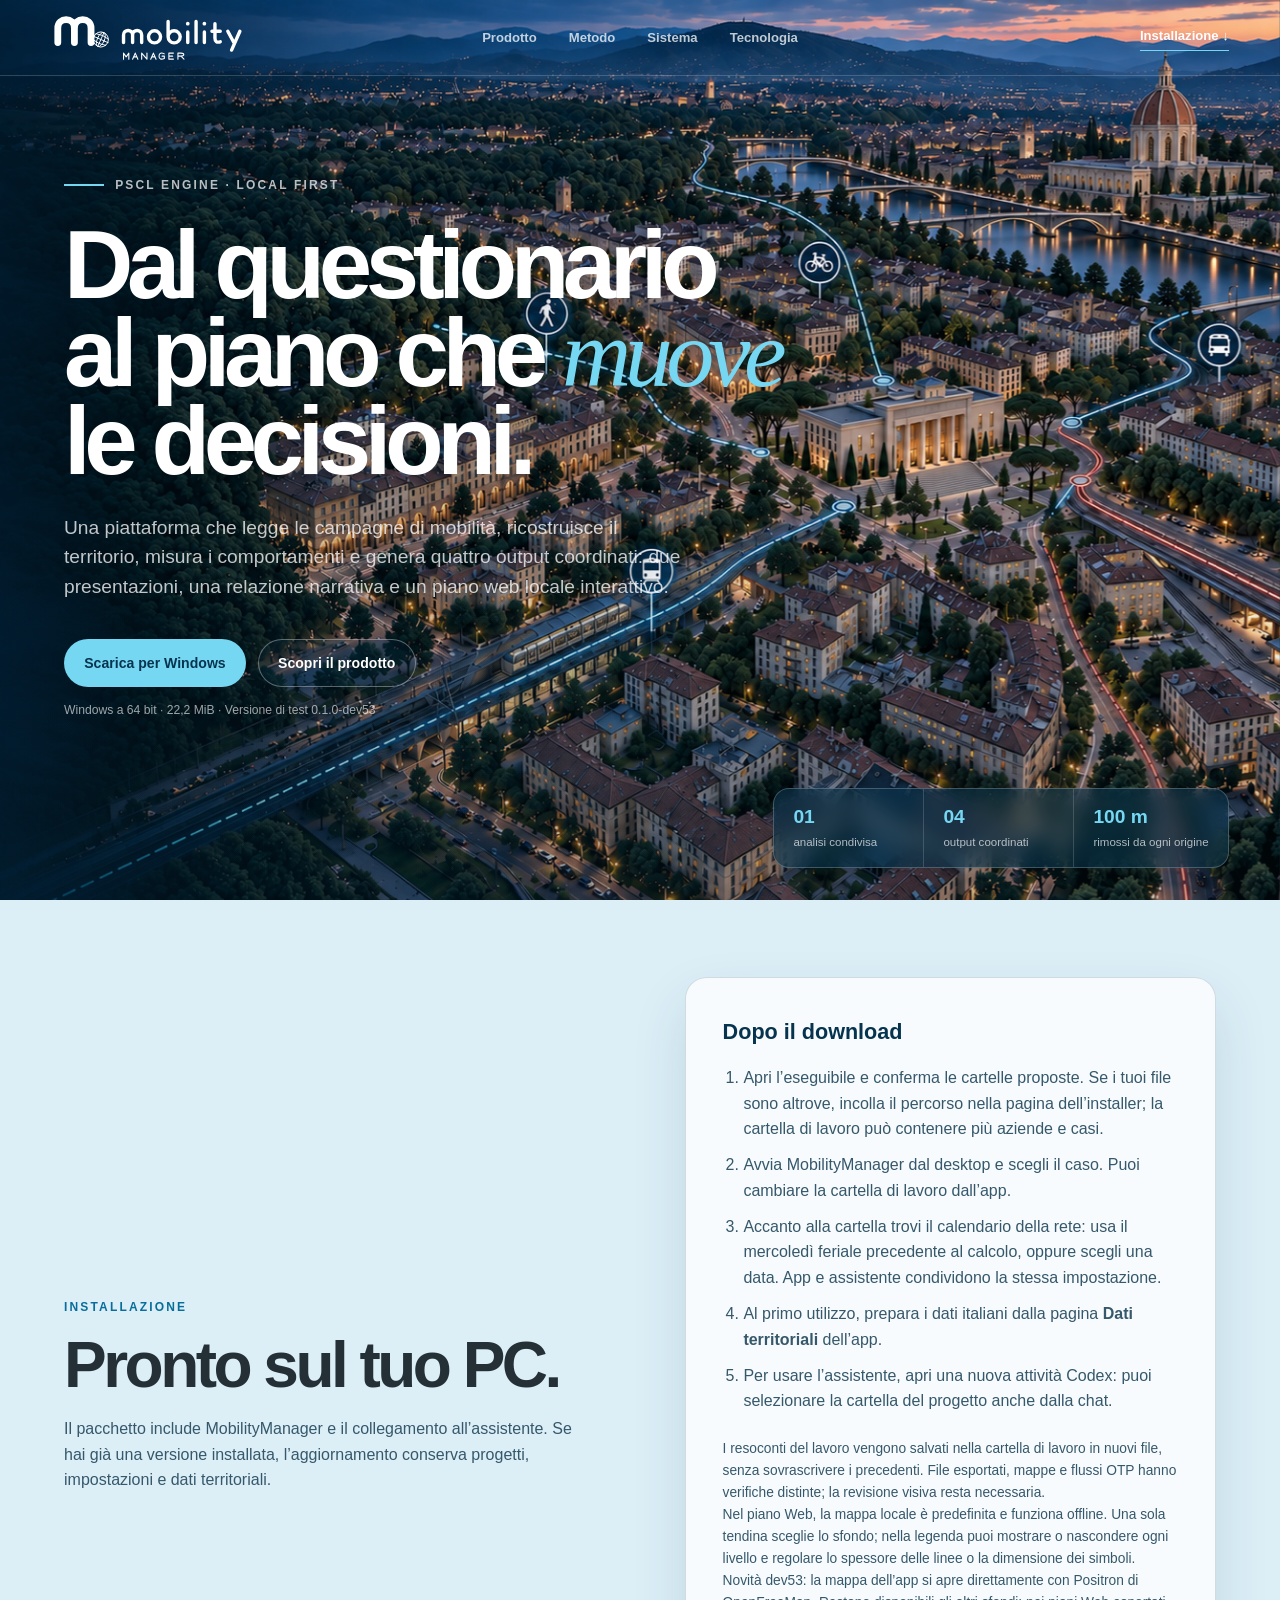
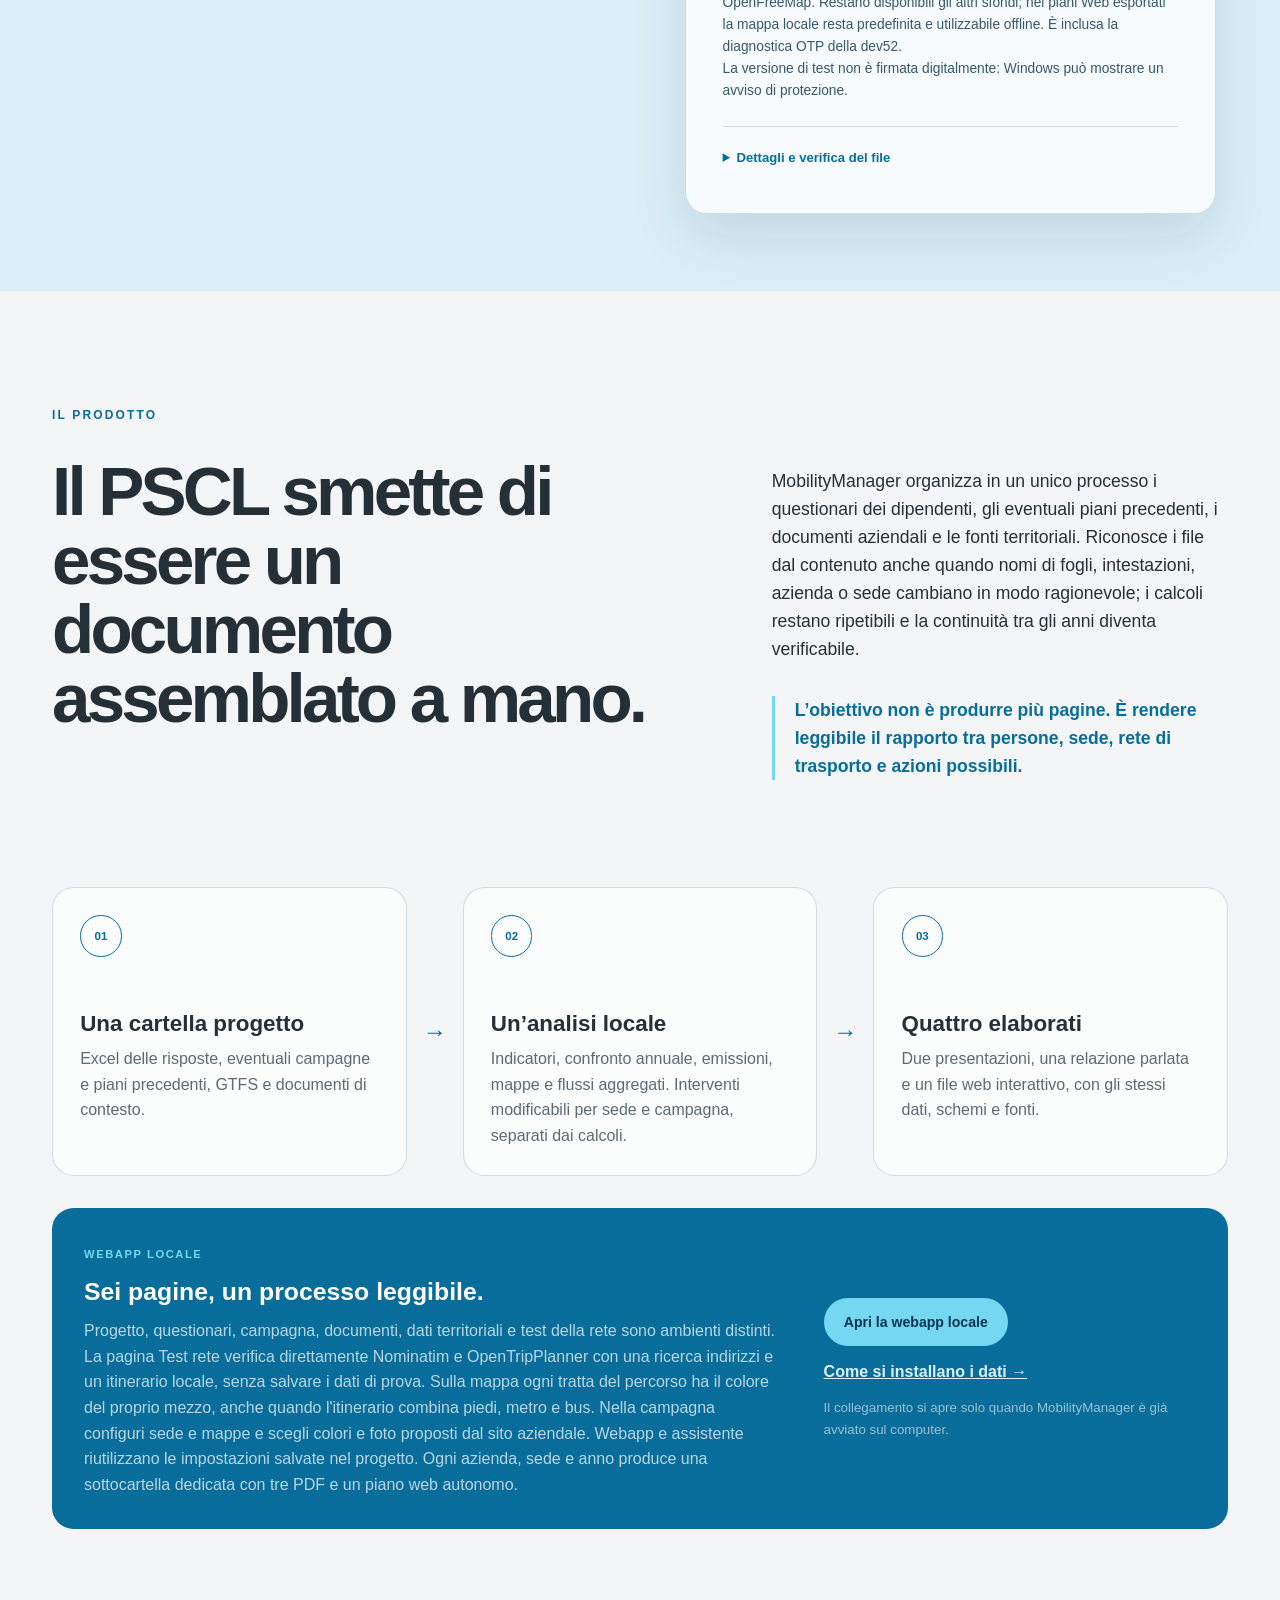
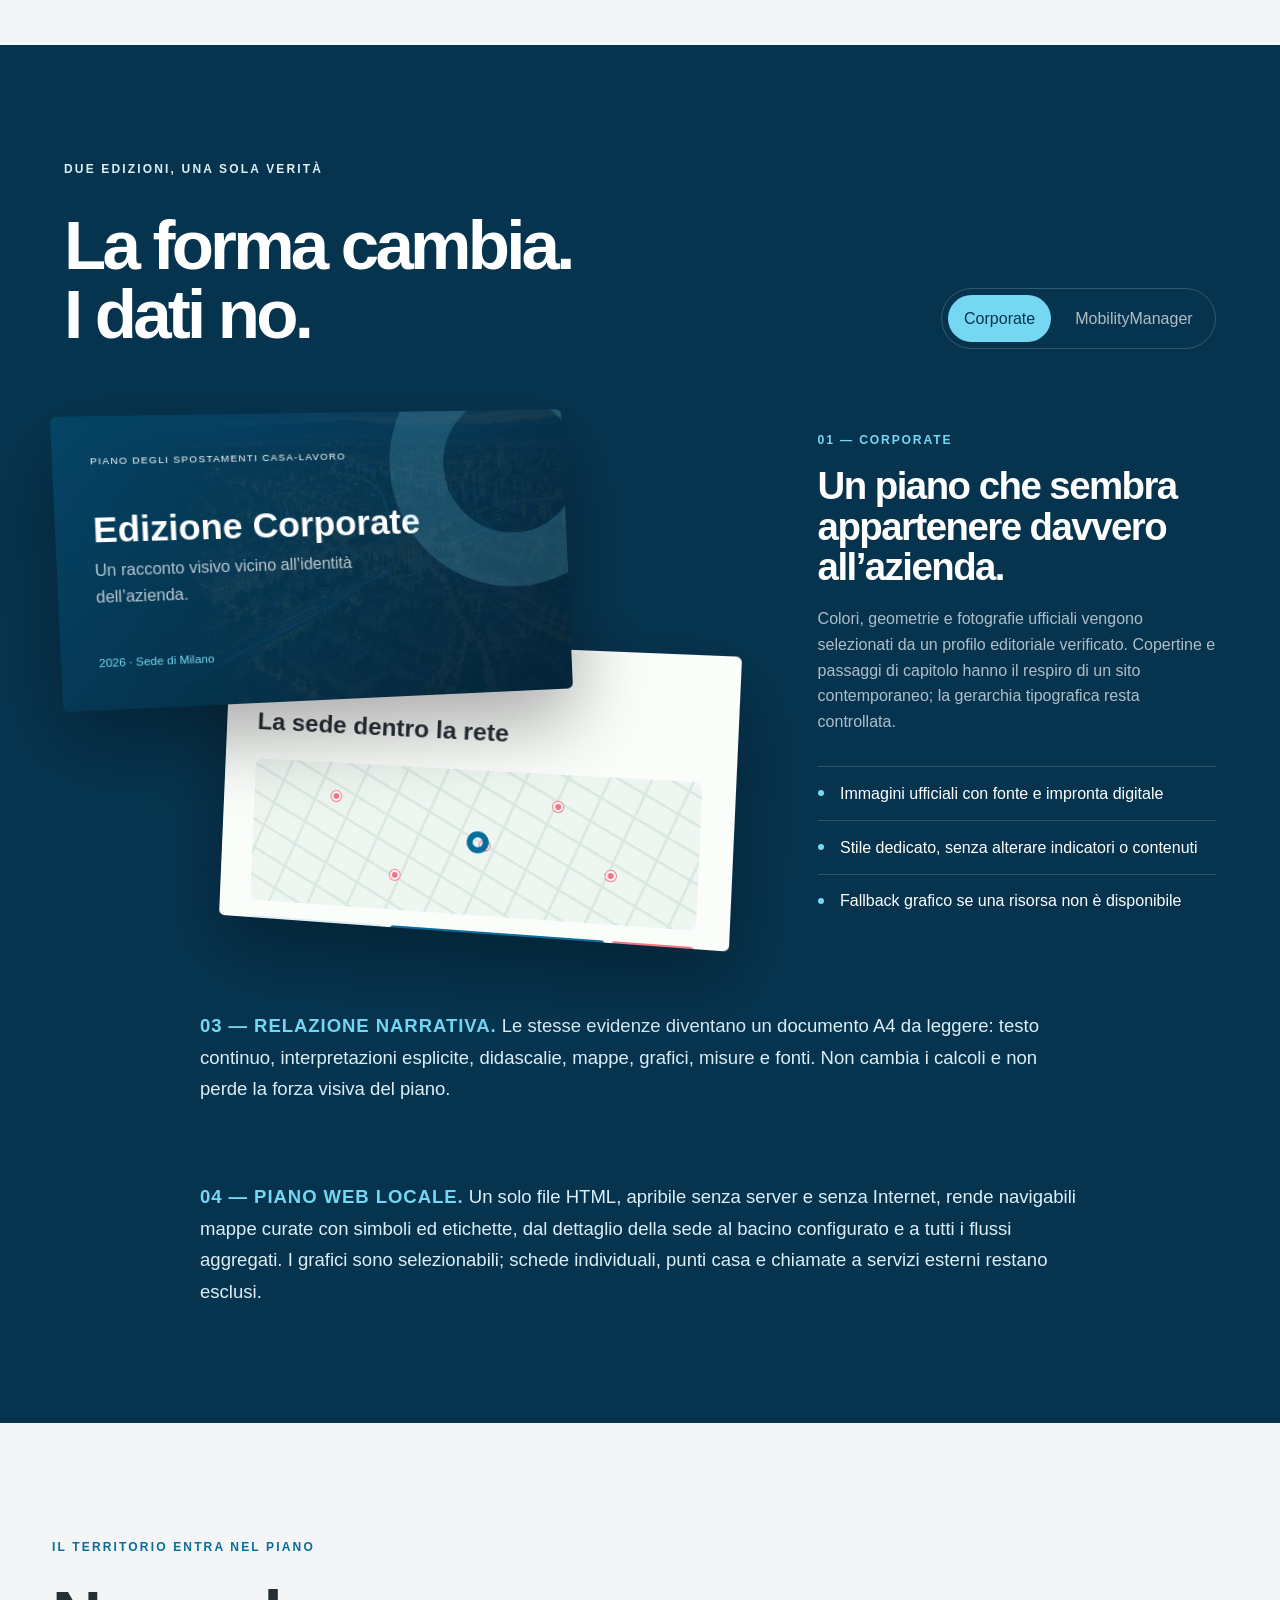
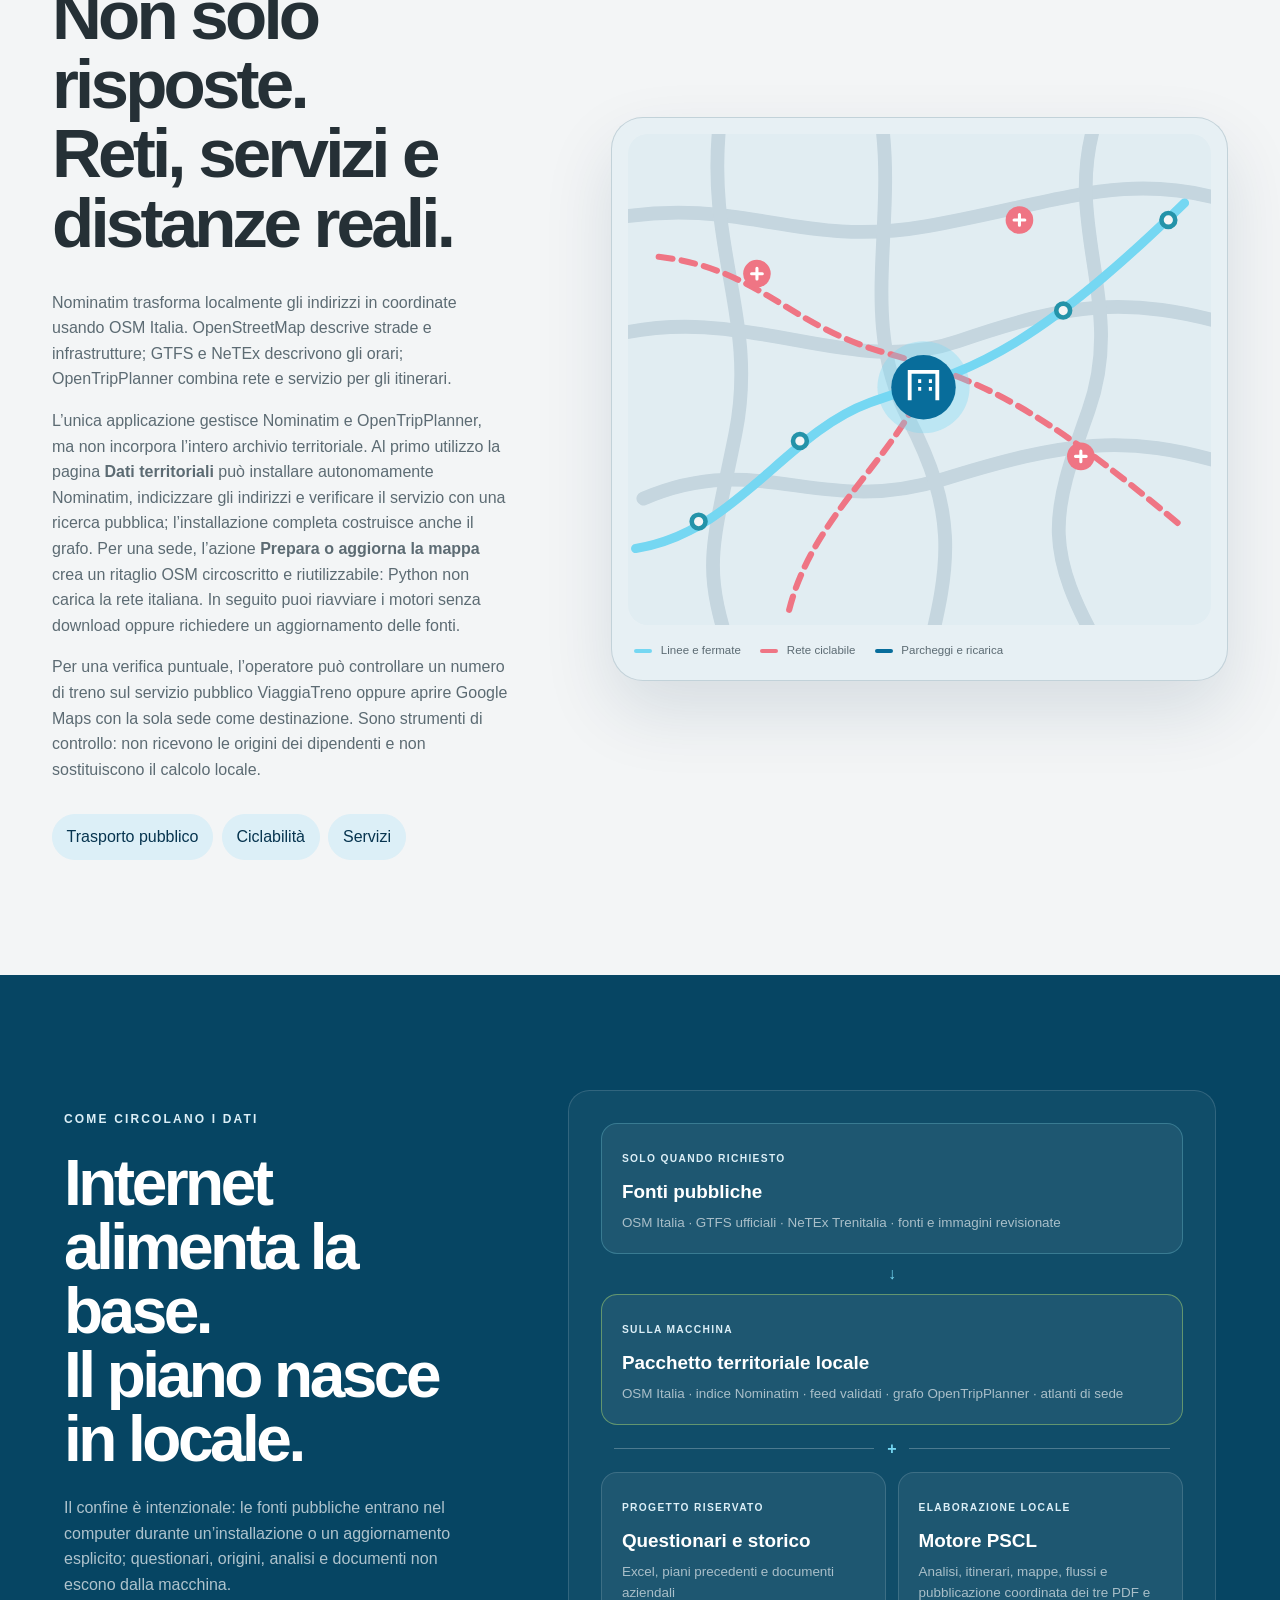
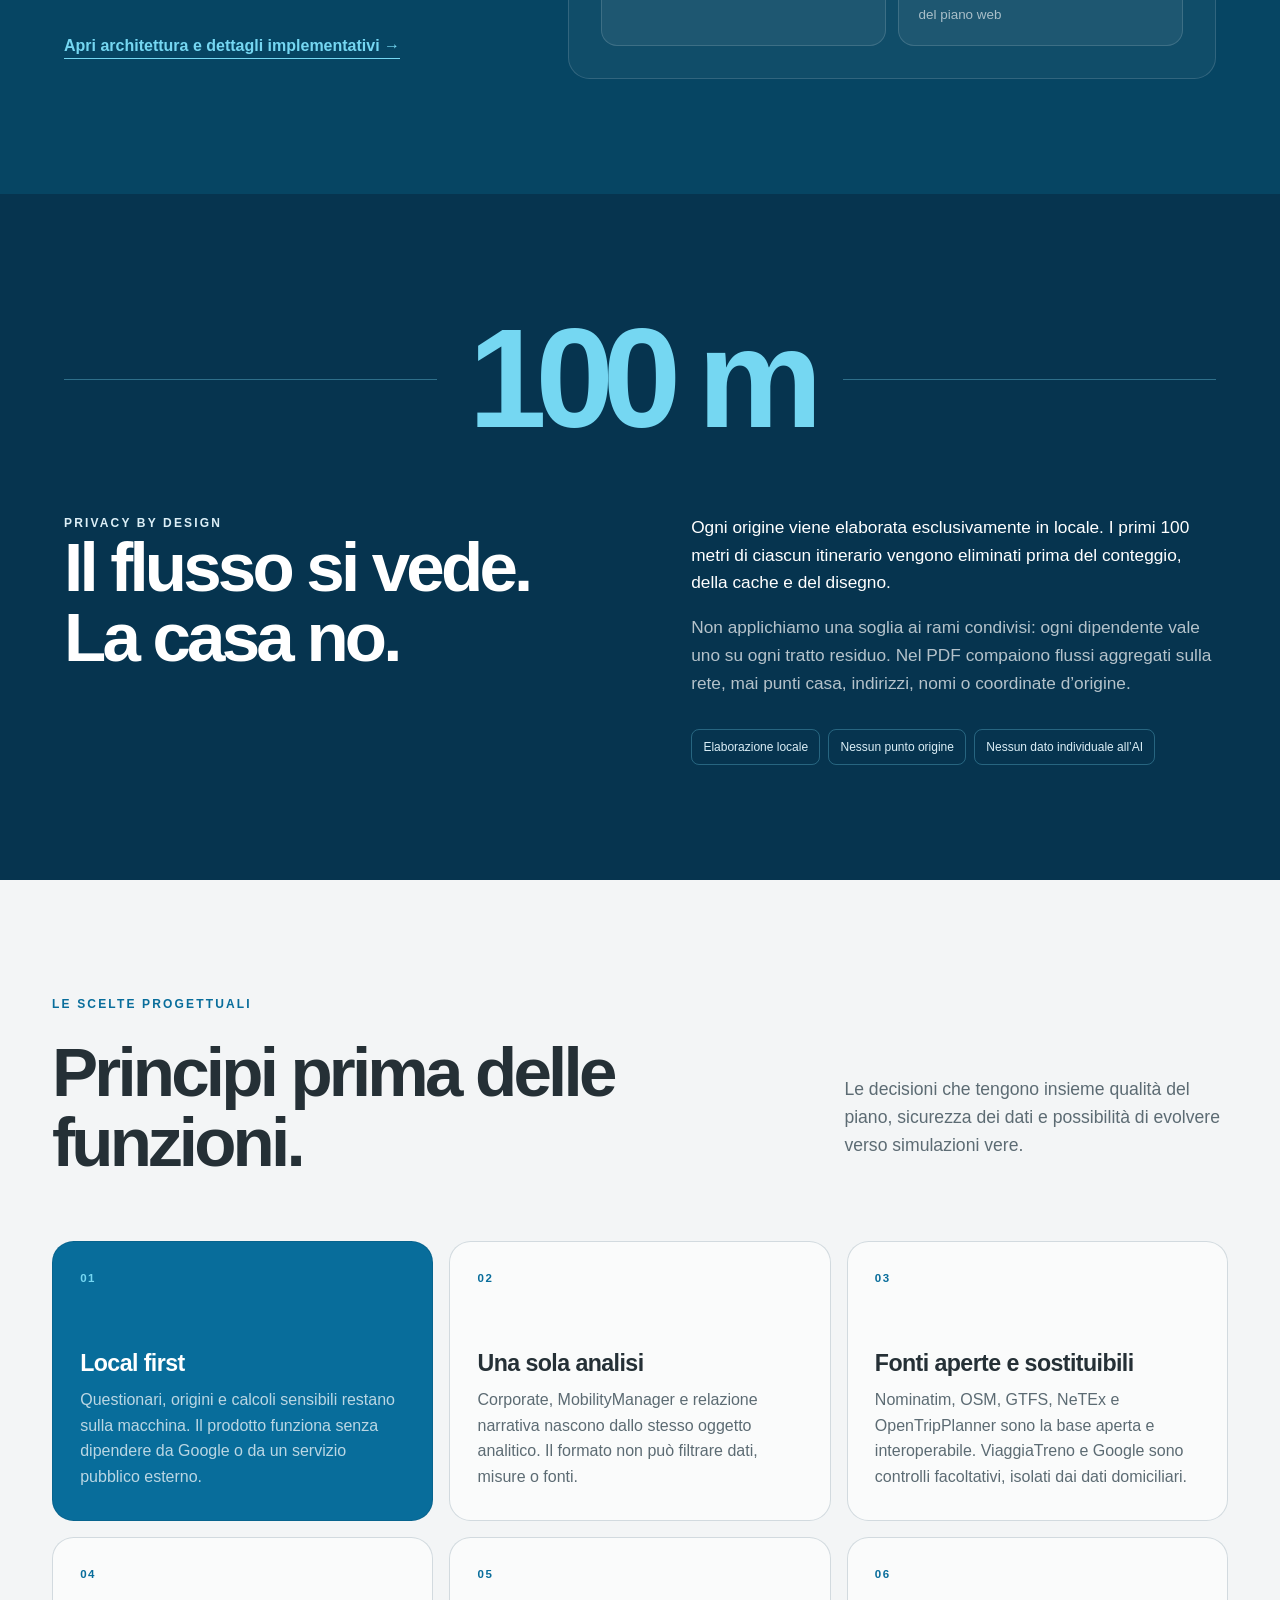
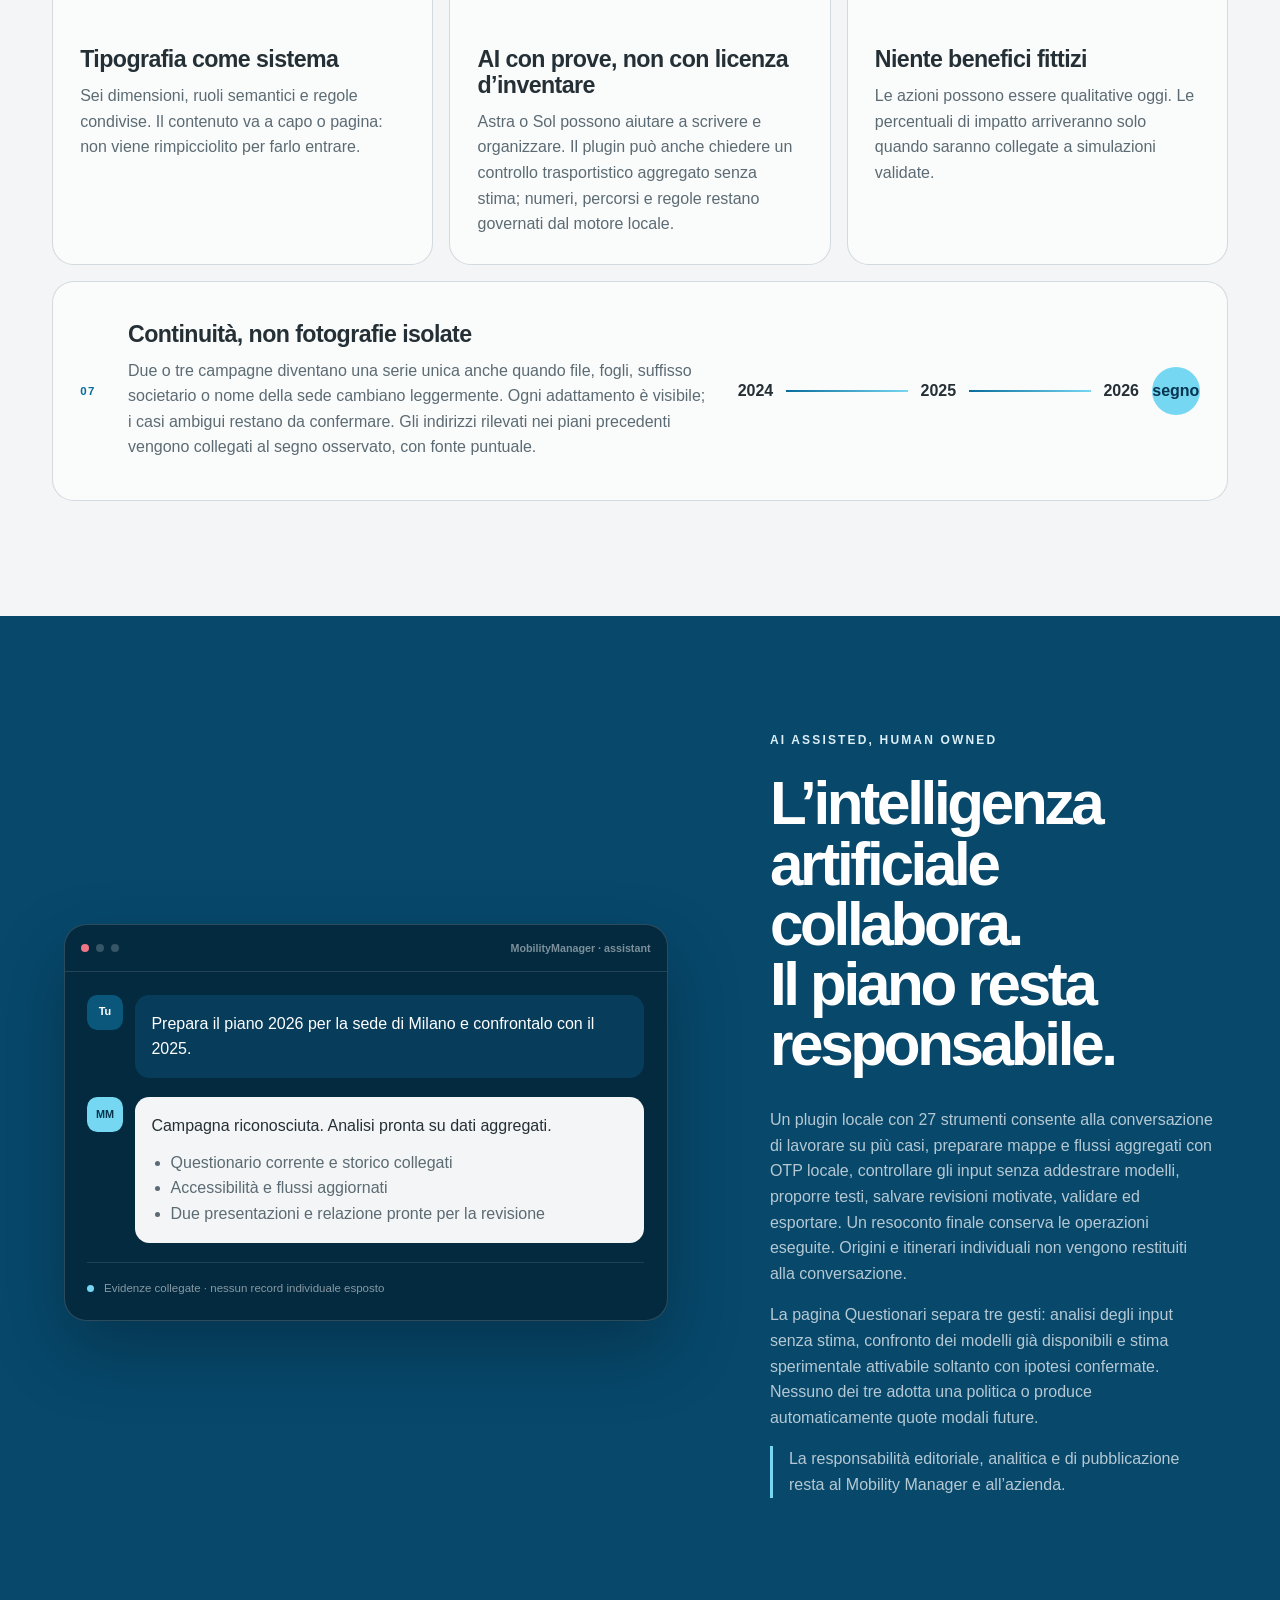
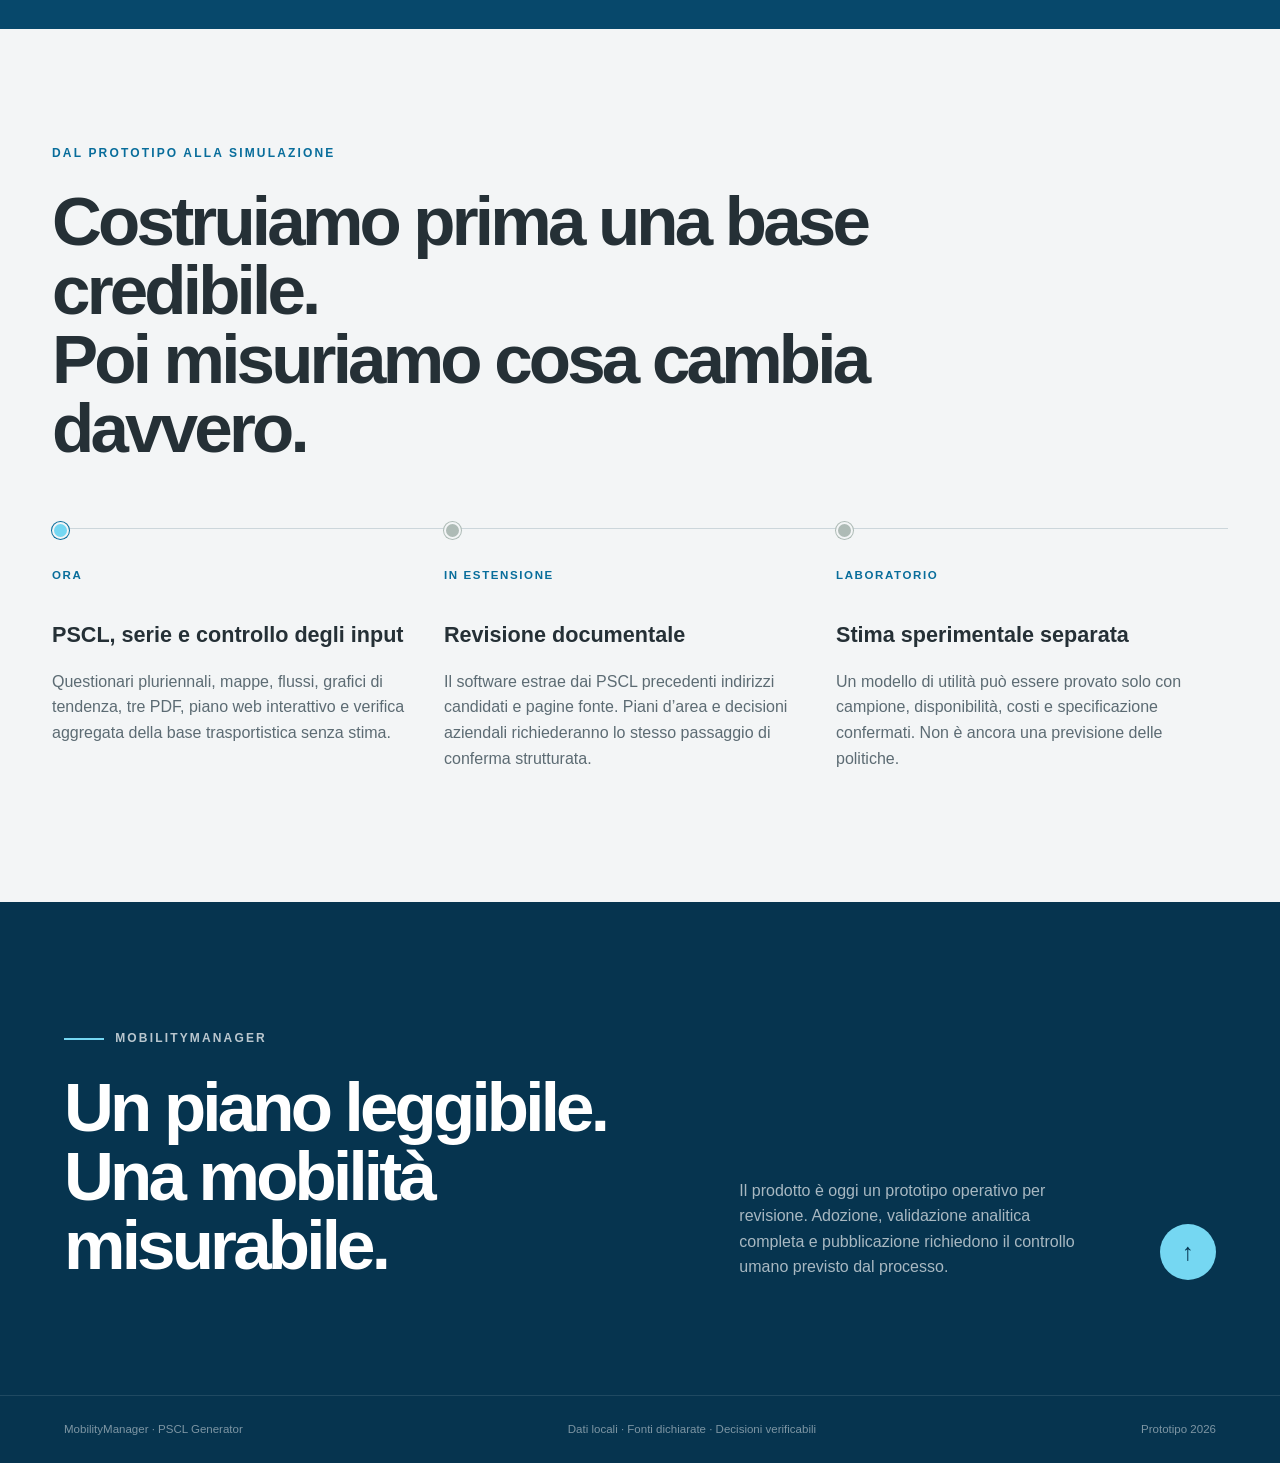
==== index.html @ 3902dc68 "Publish dev53 OpenFreeMap default on landing" ====
<!doctype html>
<html lang="it">
<head>
  <meta charset="utf-8">
  <meta name="viewport" content="width=device-width, initial-scale=1">
  <meta name="description" content="MobilityManager trasforma questionari, dati territoriali e fonti pubbliche in Piani degli Spostamenti Casa-Lavoro verificabili, con due presentazioni e una relazione narrativa.">
  <meta name="theme-color" content="#06344f">
  <title>MobilityManager — Dal questionario al PSCL</title>
  <link rel="icon" type="image/svg+xml" href="assets/brand-logo.svg">
  <link rel="stylesheet" href="assets/styles.css?v=20260925-simple-download">
  <script src="assets/app.js?v=20260915-release-blue" defer></script>
</head>
<body>
  <a class="skip-link" href="#contenuto">Vai al contenuto</a>
  <header class="site-header" data-header>
    <a class="brand" href="#top" aria-label="MobilityManager, torna all'inizio">
      <span class="brand-logo" aria-hidden="true"></span>
    </a>
    <nav aria-label="Navigazione principale">
      <a href="#prodotto">Prodotto</a>
      <a href="#metodo">Metodo</a>
      <a href="#sistema">Sistema</a>
      <a href="tecnologia.html">Tecnologia</a>
    </nav>
    <a class="header-action" href="#scarica">Installazione <span aria-hidden="true">↓</span></a>
  </header>

  <main id="contenuto">
    <section class="hero" id="top" aria-labelledby="hero-title">
      <img class="hero-image" src="assets/mobility-network-hero-refined.png" width="1672" height="941" fetchpriority="high" alt="Vista aerea serale di una città italiana immaginaria, attraversata da percorsi pedonali, ciclabili, ferroviari e di trasporto pubblico.">
      <div class="hero-scrim"></div>
      <div class="hero-copy">
        <p class="eyebrow"><span></span> PSCL ENGINE · LOCAL FIRST</p>
        <h1 id="hero-title">Dal questionario<br>al piano che <em>muove</em><br>le decisioni.</h1>
        <p class="hero-lede">Una piattaforma che legge le campagne di mobilità, ricostruisce il territorio, misura i comportamenti e genera quattro output coordinati: due presentazioni, una relazione narrativa e un piano web locale interattivo.</p>
        <div class="hero-actions">
          <a class="button button-primary" href="https://raw.githubusercontent.com/GuidoGentile/mobilitymanager-download/f34543246d1dd3e8111daf7fd5954e37db78b0b7/downloads/MobilityManager-Setup-0.1.0-dev53-x64.exe">Scarica per Windows</a>
          <a class="button button-ghost" href="#prodotto">Scopri il prodotto</a>
        </div>
        <p class="hero-download-note">Windows a 64 bit · 22,2 MiB · Versione di test 0.1.0-dev53</p>
      </div>
      <div class="hero-proof" aria-label="Stato del prototipo">
        <div><strong>01</strong><span>analisi condivisa</span></div>
        <div><strong>04</strong><span>output coordinati</span></div>
        <div><strong>100 m</strong><span>rimossi da ogni origine</span></div>
      </div>
    </section>

    <section class="download-strip" id="scarica" aria-labelledby="download-title">
      <div>
        <div class="section-kicker">INSTALLAZIONE</div>
        <h2 id="download-title">Pronto sul tuo PC.</h2>
        <p>Il pacchetto include MobilityManager e il collegamento all’assistente. Se hai già una versione installata, l’aggiornamento conserva progetti, impostazioni e dati territoriali.</p>
      </div>
      <div class="download-card">
        <h3>Dopo il download</h3>
        <ol class="installation-steps">
          <li>Apri l’eseguibile e conferma le cartelle proposte. Se i tuoi file sono altrove, incolla il percorso nella pagina dell’installer; la cartella di lavoro può contenere più aziende e casi.</li>
          <li>Avvia MobilityManager dal desktop e scegli il caso. Puoi cambiare la cartella di lavoro dall’app.</li>
          <li>Accanto alla cartella trovi il calendario della rete: usa il mercoledì feriale precedente al calcolo, oppure scegli una data. App e assistente condividono la stessa impostazione.</li>
          <li>Al primo utilizzo, prepara i dati italiani dalla pagina <strong>Dati territoriali</strong> dell’app.</li>
          <li>Per usare l’assistente, apri una nuova attività Codex: puoi selezionare la cartella del progetto anche dalla chat.</li>
        </ol>
        <p>I resoconti del lavoro vengono salvati nella cartella di lavoro in nuovi file, senza sovrascrivere i precedenti. File esportati, mappe e flussi OTP hanno verifiche distinte; la revisione visiva resta necessaria.</p>
        <p>Nel piano Web, la mappa locale è predefinita e funziona offline. Una sola tendina sceglie lo sfondo; nella legenda puoi mostrare o nascondere ogni livello e regolare lo spessore delle linee o la dimensione dei simboli.</p>
        <p>Novità dev53: la mappa dell’app si apre direttamente con Positron di OpenFreeMap. Restano disponibili gli altri sfondi; nei piani Web esportati la mappa locale resta predefinita e utilizzabile offline. È inclusa la diagnostica OTP della dev52.</p>
        <p>La versione di test non è firmata digitalmente: Windows può mostrare un avviso di protezione.</p>
        <details class="package-details">
          <summary>Dettagli e verifica del file</summary>
          <code>SHA-256<br>89cb3aa5c9c26af9faced975a9228ef319df9d39bb51059f3750d5d2909278b9</code>
          <div class="download-links"><a href="downloads/MobilityManager-Setup-0.1.0-dev53-x64.sha256.txt" download>File di verifica</a><a href="downloads/MobilityManager-Setup-0.1.0-dev53-x64.json" download>Informazioni sul pacchetto</a></div>
        </details>
      </div>
    </section>

    <section class="intro section" id="prodotto" aria-labelledby="intro-title">
      <div class="section-kicker">IL PRODOTTO</div>
      <div class="intro-grid">
        <h2 id="intro-title">Il PSCL smette di essere un documento assemblato a mano.</h2>
        <div class="intro-copy">
          <p>MobilityManager organizza in un unico processo i questionari dei dipendenti, gli eventuali piani precedenti, i documenti aziendali e le fonti territoriali. Riconosce i file dal contenuto anche quando nomi di fogli, intestazioni, azienda o sede cambiano in modo ragionevole; i calcoli restano ripetibili e la continuità tra gli anni diventa verificabile.</p>
          <p class="accent-copy">L’obiettivo non è produrre più pagine. È rendere leggibile il rapporto tra persone, sede, rete di trasporto e azioni possibili.</p>
        </div>
      </div>

      <div class="pipeline" aria-label="Flusso di produzione del piano">
        <article>
          <span class="step">01</span>
          <h3>Una cartella progetto</h3>
          <p>Excel delle risposte, eventuali campagne e piani precedenti, GTFS e documenti di contesto.</p>
        </article>
        <div class="pipeline-arrow" aria-hidden="true">→</div>
        <article>
          <span class="step">02</span>
          <h3>Un’analisi locale</h3>
          <p>Indicatori, confronto annuale, emissioni, mappe e flussi aggregati. Interventi modificabili per sede e campagna, separati dai calcoli.</p>
        </article>
        <div class="pipeline-arrow" aria-hidden="true">→</div>
        <article>
          <span class="step">03</span>
          <h3>Quattro elaborati</h3>
          <p>Due presentazioni, una relazione parlata e un file web interattivo, con gli stessi dati, schemi e fonti.</p>
        </article>
      </div>
      <div class="local-app-callout">
        <div><span>WEBAPP LOCALE</span><h3>Sei pagine, un processo leggibile.</h3><p>Progetto, questionari, campagna, documenti, dati territoriali e test della rete sono ambienti distinti. La pagina Test rete verifica direttamente Nominatim e OpenTripPlanner con una ricerca indirizzi e un itinerario locale, senza salvare i dati di prova. Sulla mappa ogni tratta del percorso ha il colore del proprio mezzo, anche quando l'itinerario combina piedi, metro e bus. Nella campagna configuri sede e mappe e scegli colori e foto proposti dal sito aziendale. Webapp e assistente riutilizzano le impostazioni salvate nel progetto. Ogni azienda, sede e anno produce una sottocartella dedicata con tre PDF e un piano web autonomo.</p></div>
        <div class="local-app-actions"><a class="button button-primary" href="http://mobilitymanager.localhost:8765/">Apri la webapp locale</a><a href="tecnologia.html#pacchetto-dati">Come si installano i dati →</a><small>Il collegamento si apre solo quando MobilityManager è già avviato sul computer.</small></div>
      </div>
    </section>

    <section class="editions section-dark" id="metodo" aria-labelledby="editions-title">
      <div class="section-kicker light">DUE EDIZIONI, UNA SOLA VERITÀ</div>
      <div class="edition-heading">
        <h2 id="editions-title">La forma cambia.<br>I dati no.</h2>
        <div class="edition-tabs" role="tablist" aria-label="Confronta le edizioni">
          <button class="edition-tab active" type="button" role="tab" aria-selected="true" aria-controls="edition-preview" data-edition="corporate">Corporate</button>
          <button class="edition-tab" type="button" role="tab" aria-selected="false" aria-controls="edition-preview" data-edition="technical">MobilityManager</button>
        </div>
      </div>

      <div class="edition-layout">
        <div class="report-stage corporate" id="edition-preview" role="tabpanel" aria-live="polite">
          <div class="report-page report-cover">
            <div class="report-orbit"></div>
            <small>PIANO DEGLI SPOSTAMENTI CASA-LAVORO</small>
            <div>
              <h3 data-preview-title>Edizione Corporate</h3>
              <p data-preview-subtitle>Un racconto visivo vicino all’identità dell’azienda.</p>
            </div>
            <span>2026 · Sede di Milano</span>
          </div>
          <div class="report-page report-data">
            <small>ACCESSIBILITÀ</small>
            <h3>La sede dentro la rete</h3>
            <div class="mini-map" aria-hidden="true">
              <i></i><i></i><i></i><i></i><i></i>
              <b></b>
            </div>
            <div class="mini-bars"><span></span><span></span><span></span></div>
          </div>
        </div>

        <div class="edition-copy" data-edition-copy>
          <p class="edition-number">01 — CORPORATE</p>
          <h3>Un piano che sembra appartenere davvero all’azienda.</h3>
          <p>Colori, geometrie e fotografie ufficiali vengono selezionati da un profilo editoriale verificato. Copertine e passaggi di capitolo hanno il respiro di un sito contemporaneo; la gerarchia tipografica resta controllata.</p>
          <ul>
            <li>Immagini ufficiali con fonte e impronta digitale</li>
            <li>Stile dedicato, senza alterare indicatori o contenuti</li>
            <li>Fallback grafico se una risorsa non è disponibile</li>
          </ul>
        </div>
      </div>
      <p class="narrative-output"><strong>03 — RELAZIONE NARRATIVA.</strong> Le stesse evidenze diventano un documento A4 da leggere: testo continuo, interpretazioni esplicite, didascalie, mappe, grafici, misure e fonti. Non cambia i calcoli e non perde la forza visiva del piano.</p>
      <p class="narrative-output"><strong>04 — PIANO WEB LOCALE.</strong> Un solo file HTML, apribile senza server e senza Internet, rende navigabili mappe curate con simboli ed etichette, dal dettaglio della sede al bacino configurato e a tutti i flussi aggregati. I grafici sono selezionabili; schede individuali, punti casa e chiamate a servizi esterni restano esclusi.</p>
    </section>

    <section class="territory section" id="territorio" aria-labelledby="territory-title">
      <div class="territory-copy">
        <div class="section-kicker">IL TERRITORIO ENTRA NEL PIANO</div>
        <h2 id="territory-title">Non solo risposte.<br>Reti, servizi e distanze reali.</h2>
        <p>Nominatim trasforma localmente gli indirizzi in coordinate usando OSM Italia. OpenStreetMap descrive strade e infrastrutture; GTFS e NeTEx descrivono gli orari; OpenTripPlanner combina rete e servizio per gli itinerari.</p>
        <p>L’unica applicazione gestisce Nominatim e OpenTripPlanner, ma non incorpora l’intero archivio territoriale. Al primo utilizzo la pagina <strong>Dati territoriali</strong> può installare autonomamente Nominatim, indicizzare gli indirizzi e verificare il servizio con una ricerca pubblica; l’installazione completa costruisce anche il grafo. Per una sede, l’azione <strong>Prepara o aggiorna la mappa</strong> crea un ritaglio OSM circoscritto e riutilizzabile: Python non carica la rete italiana. In seguito puoi riavviare i motori senza download oppure richiedere un aggiornamento delle fonti.</p>
        <p>Per una verifica puntuale, l’operatore può controllare un numero di treno sul servizio pubblico ViaggiaTreno oppure aprire Google Maps con la sola sede come destinazione. Sono strumenti di controllo: non ricevono le origini dei dipendenti e non sostituiscono il calcolo locale.</p>
        <div class="layer-controls" aria-label="Livelli della mappa concettuale">
          <button type="button" class="layer active" data-layer="transit" aria-pressed="true">Trasporto pubblico</button>
          <button type="button" class="layer active" data-layer="cycle" aria-pressed="true">Ciclabilità</button>
          <button type="button" class="layer active" data-layer="services" aria-pressed="true">Servizi</button>
        </div>
      </div>

      <div class="network-card" aria-label="Mappa concettuale dei livelli territoriali">
        <svg viewBox="0 0 760 640" role="img" aria-labelledby="map-title map-desc">
          <title id="map-title">Reti di mobilità attorno a una sede</title>
          <desc id="map-desc">Linee di trasporto pubblico, ciclabili e servizi convergono verso una sede centrale.</desc>
          <g class="street-grid">
            <path d="M-20 110 C150 80 220 150 390 120 S650 45 790 90"/>
            <path d="M-30 265 C150 215 285 320 430 270 S650 210 790 250"/>
            <path d="M20 475 C170 410 250 500 410 450 S650 390 780 430"/>
            <path d="M120 -20 C100 150 170 240 140 390 S95 560 135 680"/>
            <path d="M330 -20 C350 120 300 245 365 370 S420 560 390 680"/>
            <path d="M610 -20 C565 120 650 220 600 360 S540 540 620 680"/>
          </g>
          <g class="map-layer transit visible">
            <path d="M10 540 C140 520 205 390 315 350 S500 310 725 90"/>
            <circle cx="92" cy="505" r="9"/><circle cx="224" cy="400" r="9"/><circle cx="380" cy="335" r="9"/><circle cx="567" cy="230" r="9"/><circle cx="704" cy="112" r="9"/>
          </g>
          <g class="map-layer cycle visible">
            <path d="M40 160 C170 175 210 250 335 285 S535 355 720 510"/>
            <path d="M210 620 C240 500 340 430 385 330"/>
          </g>
          <g class="map-layer services visible">
            <g transform="translate(168 182)"><circle r="18"/><path d="M-7 0h14M0-7v14"/></g>
            <g transform="translate(590 420)"><circle r="18"/><path d="M-7 0h14M0-7v14"/></g>
            <g transform="translate(510 112)"><circle r="18"/><path d="M-7 0h14M0-7v14"/></g>
          </g>
          <g class="workplace" transform="translate(385 330)">
            <circle r="60"/><circle r="42"/><path d="M-18 17V-20h36v37M-7-8h4m10 0h4M-7 2h4m10 0h4"/>
          </g>
        </svg>
        <div class="map-legend"><span><i class="legend-transit"></i> Linee e fermate</span><span><i class="legend-cycle"></i> Rete ciclabile</span><span><i class="legend-service"></i> Parcheggi e ricarica</span></div>
      </div>
    </section>

    <section class="system-overview" id="sistema" aria-labelledby="system-title">
      <div class="system-copy">
        <div class="section-kicker light">COME CIRCOLANO I DATI</div>
        <h2 id="system-title">Internet alimenta la base.<br>Il piano nasce in locale.</h2>
        <p>Il confine è intenzionale: le fonti pubbliche entrano nel computer durante un’installazione o un aggiornamento esplicito; questionari, origini, analisi e documenti non escono dalla macchina.</p>
        <a href="tecnologia.html" class="text-link">Apri architettura e dettagli implementativi →</a>
      </div>
      <div class="system-diagram" aria-label="Schema dell'architettura MobilityManager">
        <article class="system-source"><span>SOLO QUANDO RICHIESTO</span><h3>Fonti pubbliche</h3><p>OSM Italia · GTFS ufficiali · NeTEx Trenitalia · fonti e immagini revisionate</p></article>
        <div class="system-arrow" aria-hidden="true">↓</div>
        <article class="system-runtime"><span>SULLA MACCHINA</span><h3>Pacchetto territoriale locale</h3><p>OSM Italia · indice Nominatim · feed validati · grafo OpenTripPlanner · atlanti di sede</p></article>
        <div class="system-split" aria-hidden="true"><i></i><b>+</b><i></i></div>
        <div class="system-bottom">
          <article><span>PROGETTO RISERVATO</span><h3>Questionari e storico</h3><p>Excel, piani precedenti e documenti aziendali</p></article>
          <article><span>ELABORAZIONE LOCALE</span><h3>Motore PSCL</h3><p>Analisi, itinerari, mappe, flussi e pubblicazione coordinata dei tre PDF e del piano web</p></article>
        </div>
      </div>
    </section>

    <section class="privacy section-dark" aria-labelledby="privacy-title">
      <div class="privacy-rule" aria-hidden="true"><span></span><b>100 m</b><span></span></div>
      <div class="privacy-grid">
        <div>
          <div class="section-kicker light">PRIVACY BY DESIGN</div>
          <h2 id="privacy-title">Il flusso si vede.<br>La casa no.</h2>
        </div>
        <div class="privacy-copy">
          <p>Ogni origine viene elaborata esclusivamente in locale. I primi 100 metri di ciascun itinerario vengono eliminati prima del conteggio, della cache e del disegno.</p>
          <p>Non applichiamo una soglia ai rami condivisi: ogni dipendente vale uno su ogni tratto residuo. Nel PDF compaiono flussi aggregati sulla rete, mai punti casa, indirizzi, nomi o coordinate d’origine.</p>
          <div class="privacy-tags" aria-label="Garanzie di privacy"><span>Elaborazione locale</span><span>Nessun punto origine</span><span>Nessun dato individuale all’AI</span></div>
        </div>
      </div>
    </section>

    <section class="decisions section" id="decisioni" aria-labelledby="decisions-title">
      <div class="decision-heading">
        <div>
          <div class="section-kicker">LE SCELTE PROGETTUALI</div>
          <h2 id="decisions-title">Principi prima delle funzioni.</h2>
        </div>
        <p>Le decisioni che tengono insieme qualità del piano, sicurezza dei dati e possibilità di evolvere verso simulazioni vere.</p>
      </div>

      <div class="decision-grid">
        <article class="decision-card featured">
          <span>01</span><h3>Local first</h3>
          <p>Questionari, origini e calcoli sensibili restano sulla macchina. Il prodotto funziona senza dipendere da Google o da un servizio pubblico esterno.</p>
        </article>
        <article class="decision-card">
          <span>02</span><h3>Una sola analisi</h3>
          <p>Corporate, MobilityManager e relazione narrativa nascono dallo stesso oggetto analitico. Il formato non può filtrare dati, misure o fonti.</p>
        </article>
        <article class="decision-card">
          <span>03</span><h3>Fonti aperte e sostituibili</h3>
          <p>Nominatim, OSM, GTFS, NeTEx e OpenTripPlanner sono la base aperta e interoperabile. ViaggiaTreno e Google sono controlli facoltativi, isolati dai dati domiciliari.</p>
        </article>
        <article class="decision-card">
          <span>04</span><h3>Tipografia come sistema</h3>
          <p>Sei dimensioni, ruoli semantici e regole condivise. Il contenuto va a capo o pagina: non viene rimpicciolito per farlo entrare.</p>
        </article>
        <article class="decision-card">
          <span>05</span><h3>AI con prove, non con licenza d’inventare</h3>
          <p>Astra o Sol possono aiutare a scrivere e organizzare. Il plugin può anche chiedere un controllo trasportistico aggregato senza stima; numeri, percorsi e regole restano governati dal motore locale.</p>
        </article>
        <article class="decision-card">
          <span>06</span><h3>Niente benefici fittizi</h3>
          <p>Le azioni possono essere qualitative oggi. Le percentuali di impatto arriveranno solo quando saranno collegate a simulazioni validate.</p>
        </article>
        <article class="decision-card wide">
          <span>07</span>
          <div><h3>Continuità, non fotografie isolate</h3><p>Due o tre campagne diventano una serie unica anche quando file, fogli, suffisso societario o nome della sede cambiano leggermente. Ogni adattamento è visibile; i casi ambigui restano da confermare. Gli indirizzi rilevati nei piani precedenti vengono collegati al segno osservato, con fonte puntuale.</p></div>
          <div class="delta-visual" aria-label="Esempio concettuale di serie storica"><b>2024</b><i></i><strong>2025</strong><i></i><strong>2026</strong><em>segno</em></div>
        </article>
      </div>
    </section>

    <section class="ai-section" aria-labelledby="ai-title">
      <div class="ai-console" aria-hidden="true">
        <div class="console-top"><span></span><span></span><span></span><b>MobilityManager · assistant</b></div>
        <div class="console-thread">
          <div class="prompt"><span>Tu</span><p>Prepara il piano 2026 per la sede di Milano e confrontalo con il 2025.</p></div>
          <div class="response"><span>MM</span><div><p>Campagna riconosciuta. Analisi pronta su dati aggregati.</p><ul><li>Questionario corrente e storico collegati</li><li>Accessibilità e flussi aggiornati</li><li>Due presentazioni e relazione pronte per la revisione</li></ul></div></div>
          <div class="console-status"><i></i> Evidenze collegate · nessun record individuale esposto</div>
        </div>
      </div>
      <div class="ai-copy">
        <div class="section-kicker light">AI ASSISTED, HUMAN OWNED</div>
        <h2 id="ai-title">L’intelligenza artificiale collabora.<br>Il piano resta responsabile.</h2>
        <p>Un plugin locale con 27 strumenti consente alla conversazione di lavorare su più casi, preparare mappe e flussi aggregati con OTP locale, controllare gli input senza addestrare modelli, proporre testi, salvare revisioni motivate, validare ed esportare. Un resoconto finale conserva le operazioni eseguite. Origini e itinerari individuali non vengono restituiti alla conversazione.</p>
        <p>La pagina Questionari separa tre gesti: analisi degli input senza stima, confronto dei modelli già disponibili e stima sperimentale attivabile soltanto con ipotesi confermate. Nessuno dei tre adotta una politica o produce automaticamente quote modali future.</p>
        <p class="ai-note">La responsabilità editoriale, analitica e di pubblicazione resta al Mobility Manager e all’azienda.</p>
      </div>
    </section>

    <section class="roadmap section" id="roadmap" aria-labelledby="roadmap-title">
      <div class="section-kicker">DAL PROTOTIPO ALLA SIMULAZIONE</div>
      <h2 id="roadmap-title">Costruiamo prima una base credibile.<br>Poi misuriamo cosa cambia davvero.</h2>
      <div class="roadmap-track">
        <article class="current"><span>ORA</span><h3>PSCL, serie e controllo degli input</h3><p>Questionari pluriennali, mappe, flussi, grafici di tendenza, tre PDF, piano web interattivo e verifica aggregata della base trasportistica senza stima.</p></article>
        <article><span>IN ESTENSIONE</span><h3>Revisione documentale</h3><p>Il software estrae dai PSCL precedenti indirizzi candidati e pagine fonte. Piani d’area e decisioni aziendali richiederanno lo stesso passaggio di conferma strutturata.</p></article>
        <article><span>LABORATORIO</span><h3>Stima sperimentale separata</h3><p>Un modello di utilità può essere provato solo con campione, disponibilità, costi e specificazione confermati. Non è ancora una previsione delle politiche.</p></article>
      </div>
    </section>

    <section class="closing" aria-labelledby="closing-title">
      <div>
        <p class="eyebrow"><span></span> MOBILITYMANAGER</p>
        <h2 id="closing-title">Un piano leggibile.<br>Una mobilità misurabile.</h2>
      </div>
      <p>Il prodotto è oggi un prototipo operativo per revisione. Adozione, validazione analitica completa e pubblicazione richiedono il controllo umano previsto dal processo.</p>
      <a href="#top" aria-label="Torna all'inizio">↑</a>
    </section>
  </main>

  <footer>
    <span>MobilityManager · PSCL Generator</span>
    <span>Dati locali · Fonti dichiarate · Decisioni verificabili</span>
    <span>Prototipo 2026</span>
  </footer>
</body>
</html>
---- assets/styles.css ----
:root {
  color-scheme: light;
  --ink: #253036;
  --deep: #06344f;
  --green: #086d9b;
  --mint: #dceff7;
  --lime: #75d7f2;
  --paper: #f3f5f6;
  --white: #ffffff;
  --amber: #ef7584;
  --blue: #75d7f2;
  --muted: #5c6b73;
  --line: rgba(6, 52, 79, .16);
  --radius: 1.35rem;
  --max: 1240px;
}

* { box-sizing: border-box; }
html { scroll-behavior: smooth; }
body {
  margin: 0;
  color: var(--ink);
  background: var(--paper);
  font-family: Inter, Aptos, "Segoe UI", Helvetica, Arial, sans-serif;
  font-size: 1rem;
  line-height: 1.6;
  -webkit-font-smoothing: antialiased;
}
a { color: inherit; }
button { font: inherit; }
.skip-link { position: fixed; top: .75rem; left: .75rem; z-index: 100; padding: .7rem 1rem; color: var(--ink); background: var(--lime); transform: translateY(-160%); }
.skip-link:focus { transform: none; }

.site-header {
  position: fixed;
  inset: 0 0 auto;
  z-index: 20;
  display: grid;
  grid-template-columns: 1fr auto 1fr;
  align-items: center;
  gap: 2rem;
  height: 76px;
  padding: 0 clamp(1.25rem, 4vw, 4.5rem);
  color: var(--white);
  border-bottom: 1px solid rgba(255,255,255,.18);
  transition: background .25s ease, backdrop-filter .25s ease;
}
.site-header.scrolled { background: rgba(6,52,79,.92); backdrop-filter: blur(14px); }
.brand { display: inline-flex; align-items: center; width: max-content; text-decoration: none; }
.brand-logo { display: block; width: 205px; height: 56px; background: var(--white); -webkit-mask: url("brand-logo.svg") left center / contain no-repeat; mask: url("brand-logo.svg") left center / contain no-repeat; }
nav { display: flex; align-items: center; gap: 2rem; }
nav a, .header-action { font-size: .82rem; font-weight: 650; text-decoration: none; }
nav a { color: rgba(255,255,255,.75); }
nav a:hover, nav a:focus-visible { color: var(--white); }
.header-action { justify-self: end; padding-bottom: .25rem; border-bottom: 1px solid var(--lime); }

.hero {
  position: relative;
  min-height: 100svh;
  display: grid;
  align-items: center;
  overflow: hidden;
  color: var(--white);
  background: var(--deep);
}
.hero-image, .hero-scrim { position: absolute; inset: 0; width: 100%; height: 100%; }
.hero-image { object-fit: cover; object-position: center; animation: hero-in 1.4s cubic-bezier(.2,.8,.2,1) both; }
.hero-scrim { background: linear-gradient(90deg, rgba(4,35,55,.26) 0%, rgba(4,35,55,.14) 30%, transparent 64%), linear-gradient(0deg, rgba(4,35,55,.18), transparent 42%); }
.hero-copy { position: relative; z-index: 2; width: min(760px, 90vw); margin-left: max(5vw, calc((100vw - var(--max)) / 2)); padding: 9rem 0 10rem; }
.eyebrow, .section-kicker { font-size: .75rem; font-weight: 800; letter-spacing: .18em; text-transform: uppercase; }
.eyebrow { display: flex; align-items: center; gap: .7rem; color: rgba(255,255,255,.72); }
.eyebrow span { width: 2.5rem; height: 2px; background: var(--lime); }
.hero h1 { max-width: 760px; margin: 1.65rem 0 1.75rem; font-size: clamp(3.4rem, 7.5vw, 7.4rem); line-height: .91; letter-spacing: -.067em; }
.hero h1 em { color: var(--lime); font-family: Georgia, "Times New Roman", serif; font-weight: 400; }
.hero-lede { max-width: 630px; color: rgba(255,255,255,.76); font-size: clamp(1.05rem, 1.5vw, 1.3rem); line-height: 1.55; }
.hero-actions { display: flex; flex-wrap: wrap; gap: .75rem; margin-top: 2.3rem; }
.hero-download-note { margin: .85rem 0 0; color: rgba(255,255,255,.62); font-size: .76rem; }
.button { display: inline-flex; align-items: center; justify-content: center; min-height: 48px; padding: .75rem 1.2rem; border: 1px solid transparent; border-radius: 99px; font-size: .88rem; font-weight: 750; text-decoration: none; }
.button-primary { color: var(--deep); background: var(--lime); }
.button-ghost { color: var(--white); border-color: rgba(255,255,255,.34); background: rgba(6,52,79,.22); }
.button:hover { transform: translateY(-2px); }
.hero-proof { position: absolute; z-index: 3; right: 4vw; bottom: 2rem; display: flex; border: 1px solid rgba(255,255,255,.22); border-radius: 1rem; backdrop-filter: blur(10px); background: rgba(6,52,79,.54); }
.hero-proof div { min-width: 150px; padding: 1rem 1.2rem; border-right: 1px solid rgba(255,255,255,.16); }
.hero-proof div:last-child { border-right: 0; }
.hero-proof strong { display: block; color: var(--lime); font-size: 1.2rem; line-height: 1.2; }
.hero-proof span { display: block; margin-top: .3rem; color: rgba(255,255,255,.68); font-size: .72rem; }

.download-strip { display: grid; grid-template-columns: 1fr 1fr; gap: clamp(2rem, 7vw, 7rem); align-items: center; padding: clamp(3rem, 6vw, 5.5rem) max(5vw, calc((100vw - var(--max)) / 2)); color: var(--ink); background: var(--mint); }
.download-strip h2 { margin: 1rem 0 1.2rem; font-size: clamp(2.7rem, 5vw, 5rem); }
.download-strip > div > p { max-width: 620px; margin: 0; color: #36586b; }
.download-card { padding: clamp(1.5rem, 3vw, 2.3rem); border: 1px solid rgba(6,52,79,.16); border-radius: var(--radius); background: rgba(255,255,255,.76); box-shadow: 0 24px 55px rgba(6,52,79,.12); }
.download-meta { display: flex; align-items: baseline; justify-content: space-between; gap: 1rem; margin-bottom: 1.35rem; }
.download-meta strong { font-size: 1.25rem; }.download-meta span { color: var(--muted); font-size: .8rem; }
.download-card > p { margin: 1.2rem 0; color: var(--muted); font-size: .86rem; }.download-card > p strong { color: #a83f52; }
.download-card code { display: block; overflow-wrap: anywhere; padding: .85rem; color: #27495c; border-radius: .7rem; background: #e8f3f7; font-family: Consolas, monospace; font-size: .68rem; line-height: 1.55; }
.download-links { display: flex; flex-wrap: wrap; gap: 1.2rem; margin-top: 1rem; }.download-links a { color: var(--green); font-size: .78rem; font-weight: 750; }
.download-strip { scroll-margin-top: 76px; }
.download-card h3 { margin: 0 0 1rem; font-size: 1.35rem; color: var(--deep); }
.installation-steps { margin: 0 0 1.5rem; padding-left: 1.3rem; color: #36586b; }
.installation-steps li + li { margin-top: .65rem; }
.package-details { margin-top: 1.5rem; padding-top: .75rem; border-top: 1px solid var(--line); }
.package-details summary { padding: .5rem 0; cursor: pointer; font-size: .82rem; font-weight: 650; color: var(--green); }
.package-details[open] summary { margin-bottom: .65rem; }

.section { max-width: var(--max); margin: auto; padding: clamp(5rem, 9vw, 9rem) clamp(1.25rem, 4vw, 2rem); }
.section-dark { color: var(--white); background: var(--deep); }
.section-kicker { color: var(--green); }
.section-kicker.light { color: var(--mint); }
.intro-grid { display: grid; grid-template-columns: 1.15fr .85fr; gap: clamp(3rem, 8vw, 8rem); margin-top: 2rem; }
h2 { margin: 0; font-size: clamp(2.7rem, 5.4vw, 5.2rem); line-height: 1; letter-spacing: -.055em; }
.intro-copy { padding-top: .6rem; font-size: 1.1rem; }
.intro-copy p:first-child { margin-top: 0; }
.accent-copy { margin-top: 2rem; padding-left: 1.25rem; color: var(--green); border-left: 3px solid var(--lime); font-weight: 650; }
.pipeline { display: grid; grid-template-columns: 1fr auto 1fr auto 1fr; align-items: stretch; gap: 1rem; margin-top: clamp(4rem, 7vw, 7rem); }
.pipeline article { min-height: 250px; padding: 1.7rem; border: 1px solid var(--line); border-radius: var(--radius); background: rgba(255,255,255,.65); }
.step { display: inline-grid; place-items: center; width: 2.6rem; height: 2.6rem; color: var(--green); border: 1px solid currentColor; border-radius: 50%; font-size: .72rem; font-weight: 800; }
.pipeline h3 { margin: 3.4rem 0 .55rem; font-size: 1.4rem; line-height: 1.15; }
.pipeline p { margin: 0; color: var(--muted); }
.pipeline-arrow { align-self: center; color: var(--green); font-size: 1.5rem; }

.editions { padding: clamp(5rem, 9vw, 9rem) max(5vw, calc((100vw - var(--max)) / 2)); overflow: hidden; }
.edition-heading { display: flex; align-items: end; justify-content: space-between; gap: 2rem; margin: 2rem 0 4rem; }
.edition-tabs { display: flex; gap: .5rem; padding: .4rem; border: 1px solid rgba(255,255,255,.18); border-radius: 99px; }
.edition-tab { padding: .65rem 1rem; color: rgba(255,255,255,.68); border: 0; border-radius: 99px; background: transparent; cursor: pointer; }
.edition-tab.active { color: var(--deep); background: var(--lime); }
.edition-layout { display: grid; grid-template-columns: 1.25fr .75fr; align-items: center; gap: clamp(3rem, 7vw, 7rem); }
.narrative-output { max-width: 880px; margin: clamp(3rem, 6vw, 5rem) auto 0; color: #dceff7; font-size: clamp(1rem, 1.45vw, 1.2rem); line-height: 1.7; }
.narrative-output strong { color: var(--lime); letter-spacing: .05em; }
.report-stage { position: relative; min-height: 520px; perspective: 1100px; }
.report-page { position: absolute; width: min(510px, 80%); aspect-ratio: 16 / 9; overflow: hidden; border-radius: .35rem; box-shadow: 0 30px 80px rgba(0,0,0,.34); transition: color .45s ease, background .45s ease, transform .55s ease; }
.report-cover { left: 0; top: 0; z-index: 2; display: flex; flex-direction: column; justify-content: space-between; padding: 2.25rem; color: var(--white); background: linear-gradient(135deg, rgba(6,73,108,.9), rgba(4,35,55,.96)), url("mobility-network-hero-fictional-italy-4k.webp") center/cover; transform: rotateY(7deg) rotateZ(-2.5deg); }
.report-cover small, .report-data small { font-size: .6rem; letter-spacing: .14em; }
.report-cover h3 { max-width: 330px; margin: 0; font-size: 2.2rem; line-height: .95; }
.report-cover p { max-width: 320px; margin: .65rem 0 0; color: rgba(255,255,255,.72); }
.report-cover > span { color: var(--lime); font-size: .72rem; }
.report-orbit { position: absolute; right: -70px; top: -70px; width: 250px; height: 250px; border: 55px solid rgba(117,215,242,.18); border-radius: 50%; }
.report-data { right: 0; bottom: 0; padding: 2rem; color: var(--ink); background: #fbfdfb; transform: rotateY(-7deg) rotateZ(2.5deg); }
.report-data h3 { margin: .5rem 0 1.2rem; font-size: 1.55rem; }
.mini-map { position: relative; height: 145px; overflow: hidden; border-radius: .5rem; background: repeating-linear-gradient(28deg, transparent 0 22px, #d9e8e1 23px 25px), repeating-linear-gradient(112deg, transparent 0 34px, #d9e8e1 35px 37px), #eef6f1; }
.mini-map i { position: absolute; width: 10px; height: 10px; background: var(--amber); border: 2px solid white; border-radius: 50%; box-shadow: 0 0 0 1px var(--amber); }
.mini-map i:nth-child(1) { left: 18%; top: 20%; }.mini-map i:nth-child(2) { left: 68%; top: 18%; }.mini-map i:nth-child(3) { left: 80%; top: 63%; }.mini-map i:nth-child(4) { left: 32%; top: 72%; }.mini-map i:nth-child(5) { left: 52%; top: 48%; }
.mini-map b { position: absolute; left: 49%; top: 42%; width: 22px; height: 22px; border: 6px solid var(--green); border-radius: 50%; }
.mini-bars { display: flex; gap: .4rem; margin-top: 1rem; }
.mini-bars span { display: block; width: 31%; height: 8px; border-radius: 10px; background: var(--mint); }
.mini-bars span:nth-child(2) { width: 48%; background: var(--green); }.mini-bars span:nth-child(3) { width: 18%; background: var(--amber); }
.report-stage.technical .report-cover { color: #173446; background: #edf3f5; border-left: 10px solid #315f78; }
.report-stage.technical .report-cover > span { color: #315f78; }
.report-stage.technical .report-orbit { right: -20px; top: 0; width: 45%; height: 100%; border: 0; border-radius: 0; background: repeating-linear-gradient(0deg, rgba(49,95,120,.12) 0 1px, transparent 1px 28px), repeating-linear-gradient(90deg, rgba(49,95,120,.12) 0 1px, transparent 1px 28px); }
.report-stage.technical .report-cover p { color: #52616b; }
.edition-copy { transition: opacity .25s ease, transform .25s ease; }
.edition-copy.changing { opacity: 0; transform: translateY(8px); }
.edition-number { color: var(--lime); font-size: .76rem; font-weight: 800; letter-spacing: .15em; }
.edition-copy h3 { margin: 1rem 0 1.2rem; font-size: clamp(1.8rem, 3vw, 2.8rem); line-height: 1.05; letter-spacing: -.04em; }
.edition-copy > p:not(.edition-number) { color: rgba(255,255,255,.68); }
.edition-copy ul { margin: 2rem 0 0; padding: 0; list-style: none; }
.edition-copy li { padding: .85rem 0 .85rem 1.4rem; border-top: 1px solid rgba(255,255,255,.16); position: relative; }
.edition-copy li::before { content: ""; position: absolute; left: 0; top: 1.42rem; width: 6px; height: 6px; background: var(--lime); border-radius: 50%; }

.territory { display: grid; grid-template-columns: .85fr 1.15fr; align-items: center; gap: clamp(3rem, 8vw, 8rem); }
.territory h2 { margin: 1.5rem 0 2rem; }
.territory-copy > p { color: var(--muted); }
.layer-controls { display: flex; flex-wrap: wrap; gap: .55rem; margin-top: 2rem; }
.layer { padding: .55rem .85rem; color: var(--muted); border: 1px solid var(--line); border-radius: 99px; background: transparent; cursor: pointer; }
.layer.active { color: var(--deep); border-color: var(--mint); background: var(--mint); }
.network-card { padding: 1rem; border: 1px solid var(--line); border-radius: 2rem; background: #e7f0f4; box-shadow: 0 30px 70px rgba(6,52,79,.12); }
.network-card svg { display: block; width: 100%; border-radius: 1.25rem; background: #e1edf2; }
.street-grid path { fill: none; stroke: #c5d6df; stroke-width: 18; stroke-linecap: round; }
.map-layer { opacity: .06; transition: opacity .3s ease; }
.map-layer.visible { opacity: 1; }
.map-layer path { fill: none; stroke-linecap: round; }
.map-layer.transit path { stroke: var(--blue); stroke-width: 12; }
.map-layer.transit circle { fill: var(--paper); stroke: #2493a9; stroke-width: 6; }
.map-layer.cycle path { stroke: var(--amber); stroke-width: 8; stroke-dasharray: 18 12; }
.map-layer.services circle { fill: var(--amber); }.map-layer.services path { stroke: white; stroke-width: 4; }
.workplace > circle:first-child { fill: var(--lime); opacity: .35; }.workplace > circle:nth-child(2) { fill: var(--green); }.workplace path { fill: none; stroke: white; stroke-width: 5; }
.map-legend { display: flex; flex-wrap: wrap; gap: 1.2rem; padding: 1rem .4rem .3rem; color: var(--muted); font-size: .72rem; }
.map-legend i { display: inline-block; width: 18px; height: 4px; margin-right: .35rem; vertical-align: middle; border-radius: 4px; }.legend-transit { background: var(--blue); }.legend-cycle { background: var(--amber); }.legend-service { background: var(--green); }

.privacy { padding: clamp(5rem, 9vw, 9rem) max(5vw, calc((100vw - var(--max)) / 2)); }
.privacy-rule { display: grid; grid-template-columns: 1fr auto 1fr; align-items: center; gap: 2rem; color: var(--lime); }
.privacy-rule span { height: 1px; background: rgba(117,215,242,.36); }
.privacy-rule b { font-size: clamp(4rem, 11vw, 10rem); line-height: 1; letter-spacing: -.08em; }
.privacy-grid { display: grid; grid-template-columns: 1fr 1fr; gap: clamp(3rem, 8vw, 8rem); margin-top: 4rem; }
.privacy-copy { color: rgba(255,255,255,.7); font-size: 1.08rem; }
.privacy-copy p:first-child { margin-top: 0; color: var(--white); }
.privacy-tags { display: flex; flex-wrap: wrap; gap: .5rem; margin-top: 2rem; }
.privacy-tags span { padding: .45rem .7rem; color: var(--mint); border: 1px solid rgba(117,215,242,.3); border-radius: .5rem; font-size: .75rem; }

.decision-heading { display: grid; grid-template-columns: 1.3fr .7fr; align-items: end; gap: 5rem; }
.decision-heading h2 { margin-top: 1.5rem; }.decision-heading > p { color: var(--muted); font-size: 1.1rem; }
.decision-grid { display: grid; grid-template-columns: repeat(3, 1fr); gap: 1rem; margin-top: 4rem; }
.decision-card { min-height: 280px; padding: 1.7rem; border: 1px solid var(--line); border-radius: var(--radius); background: rgba(255,255,255,.56); }
.decision-card.featured { color: var(--white); background: var(--green); }
.decision-card > span { display: block; color: var(--green); font-size: .72rem; font-weight: 850; letter-spacing: .13em; }
.decision-card.featured > span { color: var(--lime); }
.decision-card h3 { margin: 4rem 0 .65rem; font-size: 1.45rem; line-height: 1.1; letter-spacing: -.025em; }
.decision-card p { margin: 0; color: var(--muted); }
.decision-card.featured p { color: rgba(255,255,255,.72); }
.decision-card.wide { grid-column: span 3; min-height: 220px; display: grid; grid-template-columns: auto 1fr .8fr; align-items: center; gap: 2rem; }
.decision-card.wide h3 { margin: 0 0 .65rem; }
.delta-visual { display: grid; grid-template-columns: auto 1fr auto 1fr auto auto; align-items: center; gap: .8rem; }
.delta-visual i { height: 2px; background: linear-gradient(90deg, var(--green), var(--lime)); }.delta-visual em { display: grid; place-items: center; width: 48px; height: 48px; color: var(--deep); background: var(--lime); border-radius: 50%; font-style: normal; font-weight: 850; }

.ai-section { display: grid; grid-template-columns: 1.15fr .85fr; align-items: center; gap: clamp(3rem, 8vw, 8rem); padding: clamp(5rem, 9vw, 9rem) max(5vw, calc((100vw - var(--max)) / 2)); color: var(--white); background: #07486b; }
.ai-console { overflow: hidden; border: 1px solid rgba(255,255,255,.16); border-radius: 1.4rem; background: #042a3f; box-shadow: 0 30px 70px rgba(0,0,0,.25); }
.console-top { display: flex; align-items: center; gap: .45rem; padding: .9rem 1rem; border-bottom: 1px solid rgba(255,255,255,.12); }
.console-top span { width: 8px; height: 8px; border-radius: 50%; background: rgba(255,255,255,.2); }.console-top span:first-child { background: var(--amber); }.console-top b { margin-left: auto; color: rgba(255,255,255,.48); font-size: .67rem; font-weight: 600; }
.console-thread { padding: 1.4rem; }
.prompt, .response { display: grid; grid-template-columns: 2.2rem 1fr; gap: .8rem; margin-bottom: 1.2rem; }
.prompt > span, .response > span { display: grid; place-items: center; align-self: start; width: 2.2rem; height: 2.2rem; border-radius: .65rem; background: #0b577c; font-size: .68rem; font-weight: 800; }.response > span { color: var(--deep); background: var(--lime); }
.prompt p, .response > div { margin: 0; padding: 1rem; border-radius: .9rem; background: #073d5b; }.response > div { background: #f3f5f6; color: var(--ink); }.response p { margin: 0; }.response ul { margin: .7rem 0 0; padding-left: 1.2rem; color: var(--muted); }
.console-status { padding-top: 1rem; color: rgba(255,255,255,.52); border-top: 1px solid rgba(255,255,255,.1); font-size: .72rem; }.console-status i { display: inline-block; width: 7px; height: 7px; margin-right: .4rem; border-radius: 50%; background: var(--lime); }
.ai-copy h2 { margin: 1.5rem 0 2rem; font-size: clamp(2.6rem, 4.7vw, 4.8rem); }.ai-copy > p { color: rgba(255,255,255,.7); }.ai-note { padding-left: 1rem; border-left: 3px solid var(--lime); }

.roadmap h2 { max-width: 940px; margin-top: 1.5rem; }
.roadmap-track { display: grid; grid-template-columns: repeat(3, 1fr); margin-top: 4rem; border-top: 1px solid var(--line); }
.roadmap-track article { position: relative; padding: 2rem 2rem 0 0; }
.roadmap-track article::before { content: ""; position: absolute; top: -7px; left: 0; width: 13px; height: 13px; border: 2px solid var(--paper); border-radius: 50%; background: #aebbb6; box-shadow: 0 0 0 1px #aebbb6; }.roadmap-track article.current::before { background: var(--lime); box-shadow: 0 0 0 1px var(--green); }
.roadmap-track span { color: var(--green); font-size: .72rem; font-weight: 850; letter-spacing: .14em; }.roadmap-track h3 { margin: 2rem 0 .6rem; font-size: 1.35rem; }.roadmap-track p { color: var(--muted); }

.closing { display: grid; grid-template-columns: 1.2fr .7fr auto; align-items: end; gap: 4rem; padding: clamp(5rem, 9vw, 9rem) max(5vw, calc((100vw - var(--max)) / 2)); color: var(--white); background: var(--deep); }
.closing h2 { margin-top: 1.5rem; }.closing > p { margin: 0; color: rgba(255,255,255,.65); }.closing > a { display: grid; place-items: center; width: 56px; height: 56px; color: var(--deep); background: var(--lime); border-radius: 50%; font-size: 1.5rem; text-decoration: none; }
footer { display: flex; justify-content: space-between; gap: 2rem; padding: 1.5rem max(5vw, calc((100vw - var(--max)) / 2)); color: rgba(255,255,255,.48); border-top: 1px solid rgba(255,255,255,.1); background: var(--deep); font-size: .72rem; }

.local-app-callout { display: grid; grid-template-columns: 1.3fr .7fr; gap: 3rem; align-items: center; margin-top: 2rem; padding: 2rem; color: var(--white); border-radius: var(--radius); background: var(--green); }
.local-app-callout span, .architecture-stack article > span, .offline-grid article > span, .transport-layers article > span, .rail-focus span { color: var(--lime); font-size: .7rem; font-weight: 850; letter-spacing: .14em; }
.system-overview { display: grid; grid-template-columns: .78fr 1.22fr; gap: clamp(3rem, 7vw, 7rem); align-items: center; padding: clamp(5rem, 9vw, 9rem) max(5vw, calc((100vw - var(--max)) / 2)); color: white; background: #064563; }
.system-copy h2 { margin: 1.4rem 0 1.5rem; font-size: clamp(2.7rem, 5vw, 5rem); }.system-copy > p { max-width: 570px; color: rgba(255,255,255,.68); }.text-link { display: inline-block; margin-top: 1.2rem; color: var(--lime); font-weight: 750; text-decoration: none; border-bottom: 1px solid currentColor; }
.system-diagram { padding: clamp(1rem, 3vw, 2rem); border: 1px solid rgba(255,255,255,.14); border-radius: var(--radius); background: rgba(255,255,255,.045); }.system-diagram article { padding: 1.25rem; border: 1px solid rgba(255,255,255,.14); border-radius: 1rem; background: rgba(255,255,255,.06); }.system-diagram article > span { color: var(--mint); font-size: .64rem; font-weight: 850; letter-spacing: .13em; }.system-diagram h3 { margin: .45rem 0 .3rem; font-size: 1.18rem; }.system-diagram p { margin: 0; color: rgba(255,255,255,.62); font-size: .84rem; }.system-source { border-color: rgba(116,199,214,.32) !important; }.system-runtime { border-color: rgba(201,243,107,.4) !important; }.system-arrow { padding: .45rem; color: var(--lime); text-align: center; }.system-split { display: grid; grid-template-columns: 1fr auto 1fr; align-items: center; gap: .8rem; padding: .65rem .8rem; color: var(--lime); }.system-split i { height: 1px; background: rgba(255,255,255,.25); }.system-bottom { display: grid; grid-template-columns: 1fr 1fr; gap: .7rem; }
.local-app-callout h3 { margin: .7rem 0; font-size: 1.55rem; line-height: 1.2; }.local-app-callout p { margin: 0; color: rgba(255,255,255,.72); }.local-app-callout code { color: var(--lime); }
.local-app-actions { display: grid; gap: .8rem; justify-items: start; }.local-app-actions > a:not(.button) { color: var(--mint); font-weight: 700; }.local-app-actions small { color: rgba(255,255,255,.58); }

.technology-page { background: #f4f6f7; }.technology-page .site-header { background: rgba(6,52,79,.96); }.technology-page footer a { color: var(--mint); }
.tech-hero { min-height: 720px; display: flex; flex-direction: column; justify-content: center; padding: 9rem max(5vw, calc((100vw - var(--max)) / 2)) 5rem; color: white; background: radial-gradient(circle at 80% 35%, rgba(117,215,242,.22), transparent 28%), radial-gradient(circle at 64% 72%, rgba(239,117,132,.12), transparent 32%), var(--deep); }
.tech-hero h1 { max-width: 1000px; margin: 1.5rem 0 2rem; font-size: clamp(3.2rem, 7.5vw, 7.8rem); line-height: .91; letter-spacing: -.065em; }.tech-hero h1 em { color: var(--lime); font-style: normal; }.tech-hero > p:not(.eyebrow) { max-width: 760px; color: rgba(255,255,255,.72); font-size: 1.18rem; }
.tech-proof { display: flex; flex-wrap: wrap; gap: .65rem; margin-top: 2rem; }.tech-proof span { padding: .55rem .8rem; color: var(--mint); border: 1px solid rgba(117,215,242,.3); border-radius: 99px; font-size: .76rem; }
.tech-section, .transport-tech, .output-safety { background: #f4f6f7; }.tech-heading { display: grid; grid-template-columns: 1.1fr .9fr; gap: 5rem; align-items: end; margin: 1.5rem 0 4rem; }.tech-heading p { color: var(--muted); font-size: 1.08rem; }
.architecture-stack { border-top: 1px solid var(--line); }.architecture-stack article { display: grid; grid-template-columns: 3rem 1fr auto; gap: 2rem; align-items: start; padding: 1.7rem 0; border-bottom: 1px solid var(--line); }.architecture-stack b { color: var(--green); }.architecture-stack h3 { margin: 0 0 .35rem; font-size: 1.25rem; }.architecture-stack p { max-width: 760px; margin: 0; color: var(--muted); }.architecture-stack article > span { color: var(--green); }
.data-lifecycle { padding: clamp(5rem, 9vw, 9rem) max(5vw, calc((100vw - var(--max)) / 2)); color: white; background: #063e5c; }.data-lifecycle .tech-heading p { color: rgba(255,255,255,.68); }.setup-flow { display: grid; grid-template-columns: 1fr auto 1fr auto 1fr; gap: .8rem; align-items: stretch; }.setup-flow > i { align-self: center; color: var(--lime); font-size: 1.5rem; font-style: normal; }.setup-flow article { padding: 1.6rem; border: 1px solid rgba(255,255,255,.14); border-radius: var(--radius); background: rgba(255,255,255,.055); }.setup-flow b { display: block; color: var(--lime); font-size: 1.7rem; }.setup-flow span, .implementation-ledger span { color: var(--mint); font-size: .67rem; font-weight: 850; letter-spacing: .12em; }.setup-flow h3 { margin: 2.2rem 0 .55rem; }.setup-flow p { margin: 0; color: rgba(255,255,255,.67); }.implementation-ledger { display: grid; grid-template-columns: repeat(3,1fr); gap: .8rem; margin-top: .8rem; }.implementation-ledger article { padding: 1.4rem; color: var(--ink); border-radius: var(--radius); background: var(--mint); }.implementation-ledger article:nth-child(2) { background: var(--lime); }.implementation-ledger article:nth-child(3) { background: var(--blue); }.implementation-ledger span { color: var(--green); }.implementation-ledger h3 { margin: .7rem 0 .35rem; }.implementation-ledger p { margin: 0; font-size: .87rem; }
.offline-section { padding: clamp(5rem, 9vw, 9rem) max(5vw, calc((100vw - var(--max)) / 2)); color: white; background: #07486b; }.offline-section .tech-heading p { color: rgba(255,255,255,.66); }.offline-grid { display: grid; grid-template-columns: 1fr 1fr; gap: 1rem; }.offline-grid article { padding: 2rem; border-radius: var(--radius); background: rgba(255,255,255,.07); border: 1px solid rgba(255,255,255,.12); }.offline-grid ul { margin: 1.4rem 0 0; padding-left: 1.2rem; }.offline-grid li { margin: .75rem 0; color: rgba(255,255,255,.78); }.offline-online > span { color: var(--amber) !important; }.new-company { display: grid; grid-template-columns: 10rem 1fr; gap: 2rem; margin-top: 1rem; padding: 1.5rem 2rem; color: var(--deep); border-radius: var(--radius); background: var(--lime); }.new-company p { margin: 0; }
.transport-layers { display: grid; grid-template-columns: 1fr auto 1fr auto 1fr; gap: 1rem; align-items: stretch; }.transport-layers > i { align-self: center; color: var(--green); font-size: 2rem; font-style: normal; }.transport-layers article { padding: 1.7rem; border: 1px solid var(--line); border-radius: var(--radius); background: white; }.transport-layers article > span { color: var(--green); }.transport-layers h3 { margin: 2rem 0 .7rem; font-size: 1.5rem; }.transport-layers p { color: var(--muted); }.transport-layers .transport-result { color: white; background: var(--green); }.transport-layers .transport-result p { color: rgba(255,255,255,.72); }.rail-focus { display: grid; grid-template-columns: .8fr 1.2fr; gap: 3rem; margin-top: 1rem; padding: 2rem; color: white; border-radius: var(--radius); background: var(--deep); }.rail-focus h3 { margin: .8rem 0 0; font-size: 1.45rem; }.rail-focus p { margin: 0; color: rgba(255,255,255,.7); }
.transport-pipeline { display: flex; flex-wrap: wrap; align-items: center; justify-content: center; gap: .65rem; margin-top: 1rem; padding: 1rem; border: 1px solid var(--line); border-radius: var(--radius); background: #eaf2f5; }.transport-pipeline span { font-size: .74rem; font-weight: 750; }.transport-pipeline i { color: var(--green); font-style: normal; }.source-detail { display: grid; grid-template-columns: 1fr 1fr; gap: 1rem; margin-top: 1rem; }.source-detail article { padding: 1.6rem; border: 1px solid var(--line); border-radius: var(--radius); background: white; }.source-detail h3 { margin: 0 0 .5rem; }.source-detail p { margin: 0; color: var(--muted); }
.map-tech { padding: clamp(5rem, 9vw, 9rem) max(5vw, calc((100vw - var(--max)) / 2)); color: white; background: radial-gradient(circle at 20% 30%, rgba(117,215,242,.2), transparent 28%), #06344f; }.map-tech-copy { max-width: 850px; }.map-tech-copy h2 { margin: 1.5rem 0; }.map-tech-copy p { color: rgba(255,255,255,.68); }.map-verticals { display: grid; grid-template-columns: repeat(4, 1fr); gap: 1rem; margin-top: 3rem; }.map-verticals article { min-height: 220px; padding: 1.5rem; border: 1px solid rgba(255,255,255,.14); border-radius: var(--radius); background: rgba(255,255,255,.06); }.map-verticals b { color: var(--lime); }.map-verticals h3 { margin: 4rem 0 .5rem; }.map-verticals p { color: rgba(255,255,255,.62); }.flow-note { display: grid; grid-template-columns: .45fr 1.55fr; gap: 3rem; margin-top: 1rem; padding: 2rem; color: var(--deep); border-radius: var(--radius); background: var(--mint); }.flow-note p { margin: 0; }
.output-safety .button { display: inline-flex; }

@keyframes hero-in { from { opacity: 0; transform: scale(1.04); } to { opacity: 1; transform: scale(1); } }
@media (prefers-reduced-motion: reduce) { html { scroll-behavior: auto; } *, *::before, *::after { animation-duration: .001ms !important; transition-duration: .001ms !important; } }

@media (max-width: 980px) {
  .site-header { grid-template-columns: 1fr auto; }.site-header nav { display: none; }.header-action { font-size: .76rem; }
  .hero-copy { padding-top: 8rem; }.hero-proof { position: relative; right: auto; bottom: auto; z-index: 3; margin: -7rem 1.25rem 1.25rem; width: calc(100% - 2.5rem); }.hero-proof div { flex: 1; min-width: 0; }
  .intro-grid, .edition-layout, .territory, .privacy-grid, .ai-section, .decision-heading, .closing, .local-app-callout, .tech-heading, .offline-grid, .rail-focus, .flow-note, .system-overview, .download-strip { grid-template-columns: 1fr; }
  .transport-layers, .setup-flow { grid-template-columns: 1fr; }.transport-layers > i, .setup-flow > i { transform: rotate(90deg); justify-self: center; }.map-verticals { grid-template-columns: repeat(2, 1fr); }.implementation-ledger { grid-template-columns: 1fr; }
  .edition-heading { align-items: start; flex-direction: column; }.edition-layout { gap: 1rem; }.report-stage { min-height: 480px; }
  .territory-copy { order: 1; }.network-card { order: 2; }
  .decision-heading { gap: 1rem; }.decision-grid { grid-template-columns: repeat(2, 1fr); }.decision-card.wide { grid-column: span 2; }
  .ai-section { padding-left: 1.25rem; padding-right: 1.25rem; }
  .closing { gap: 2rem; }.closing > a { justify-self: start; }
}

@media (max-width: 680px) {
  .site-header { height: 64px; padding: 0 1rem; }.brand-logo { width: 172px; height: 48px; }.header-action { display: none; }
  .hero { min-height: 820px; }.hero-scrim { background: linear-gradient(100deg, rgba(4,35,55,.72) 0%, rgba(4,35,55,.6) 36%, rgba(4,35,55,.4) 64%, rgba(4,35,55,.16) 88%, rgba(4,35,55,.05) 100%), linear-gradient(0deg, rgba(4,35,55,.54), transparent 54%); }.hero-copy { width: auto; margin: 0; padding: 7rem 1.25rem 12rem; }.hero h1 { font-size: clamp(3rem, 15vw, 5rem); }.hero-lede { font-size: 1rem; }
  .hero-proof { display: grid; grid-template-columns: repeat(3, 1fr); margin-top: -10rem; }.hero-proof div { padding: .8rem; }.hero-proof span { font-size: .63rem; }
  .pipeline { grid-template-columns: 1fr; }.pipeline-arrow { transform: rotate(90deg); justify-self: center; }.pipeline article { min-height: 210px; }
  .edition-tabs { width: 100%; }.edition-tab { flex: 1; padding-inline: .5rem; }.report-stage { min-height: 390px; }.report-page { width: 84%; }.report-cover { padding: 1.4rem; }.report-cover h3 { font-size: 1.65rem; }
  .privacy-rule { gap: 1rem; }.privacy-grid { margin-top: 2.5rem; }
  .decision-grid { grid-template-columns: 1fr; }.decision-card.wide { grid-column: auto; grid-template-columns: auto 1fr; }.delta-visual { grid-column: span 2; }.decision-card { min-height: 240px; }.decision-card h3 { margin-top: 3rem; }
  .roadmap-track { grid-template-columns: 1fr; border-top: 0; border-left: 1px solid var(--line); }.roadmap-track article { padding: 0 0 2.5rem 2rem; }.roadmap-track article::before { top: .25rem; left: -7px; }.roadmap-track h3 { margin-top: 1rem; }
  footer { flex-direction: column; gap: .4rem; }
  .download-meta { align-items: start; flex-direction: column; gap: .2rem; }
  .architecture-stack article { grid-template-columns: 2rem 1fr; }.architecture-stack article > span { grid-column: 2; }.new-company { grid-template-columns: 1fr; }.map-verticals, .system-bottom, .source-detail { grid-template-columns: 1fr; }.tech-hero { min-height: 650px; }.tech-hero h1 { font-size: clamp(3rem, 14vw, 5rem); }
}
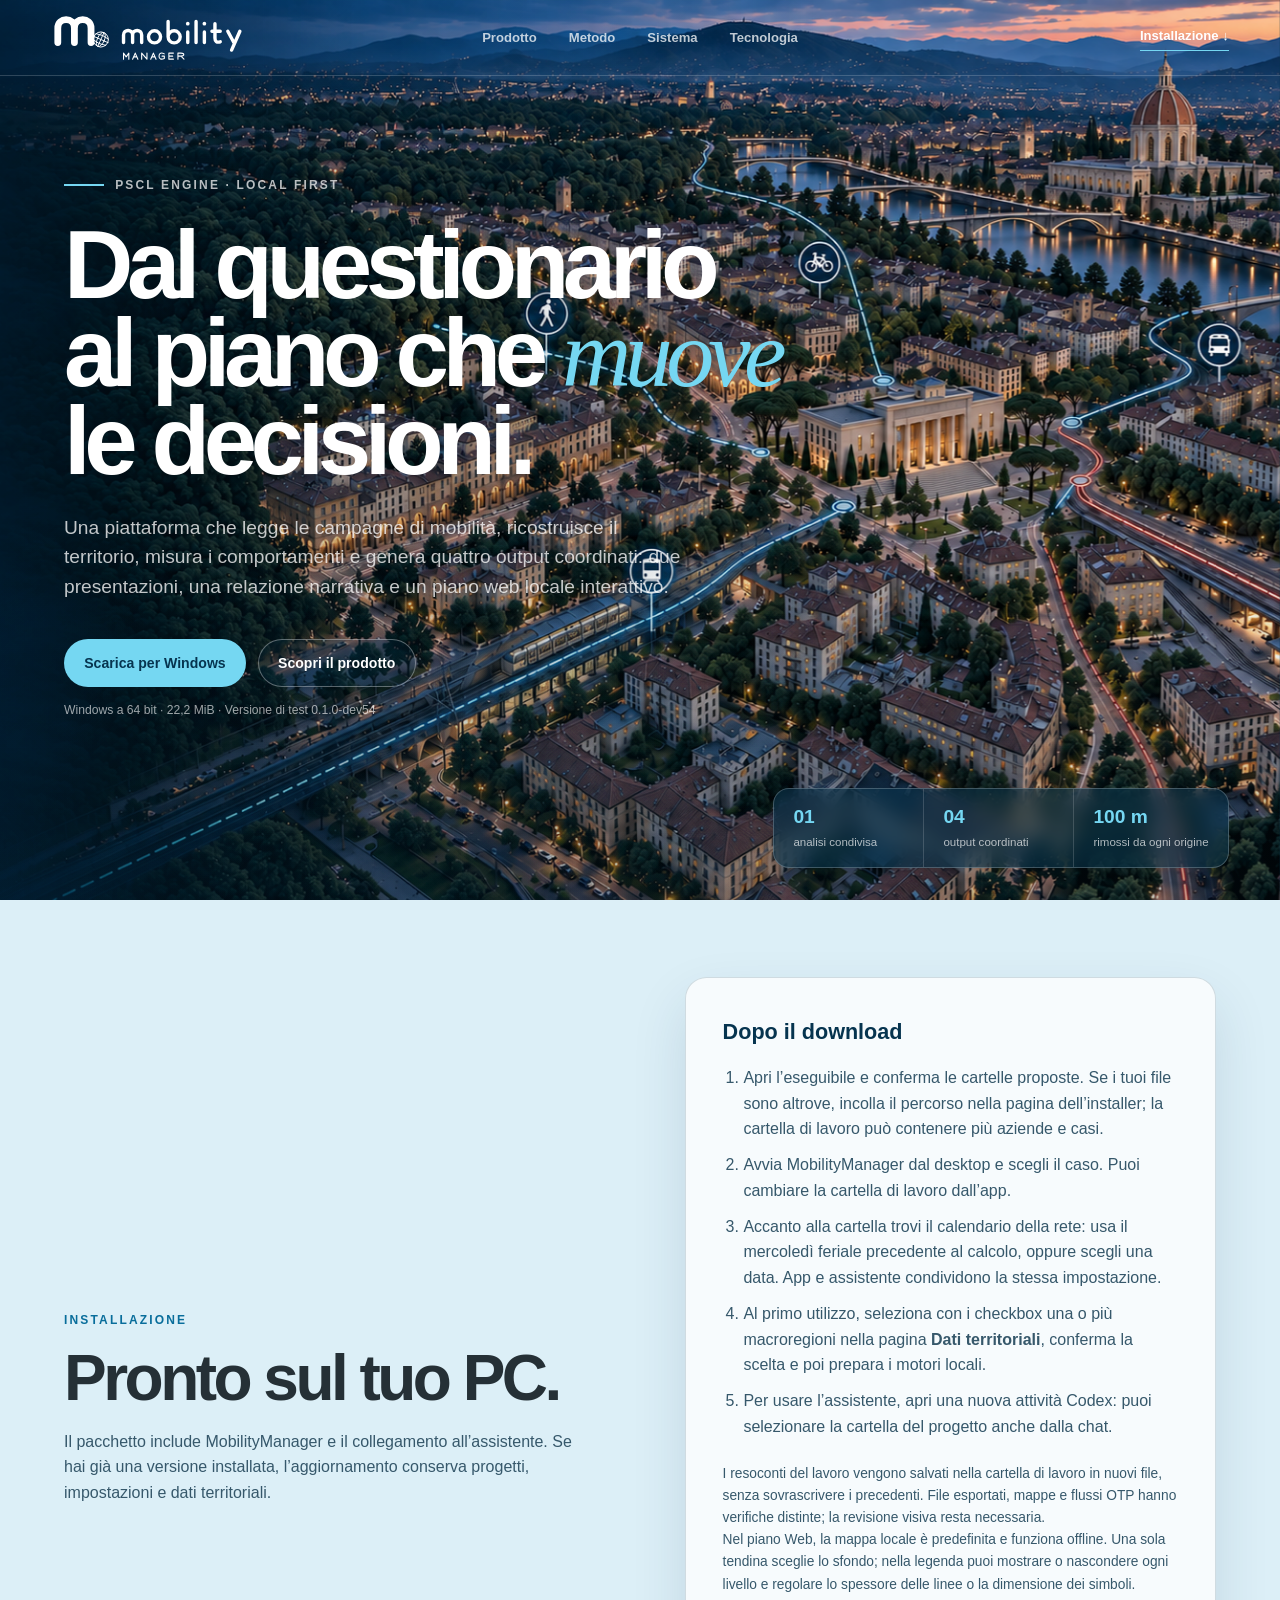
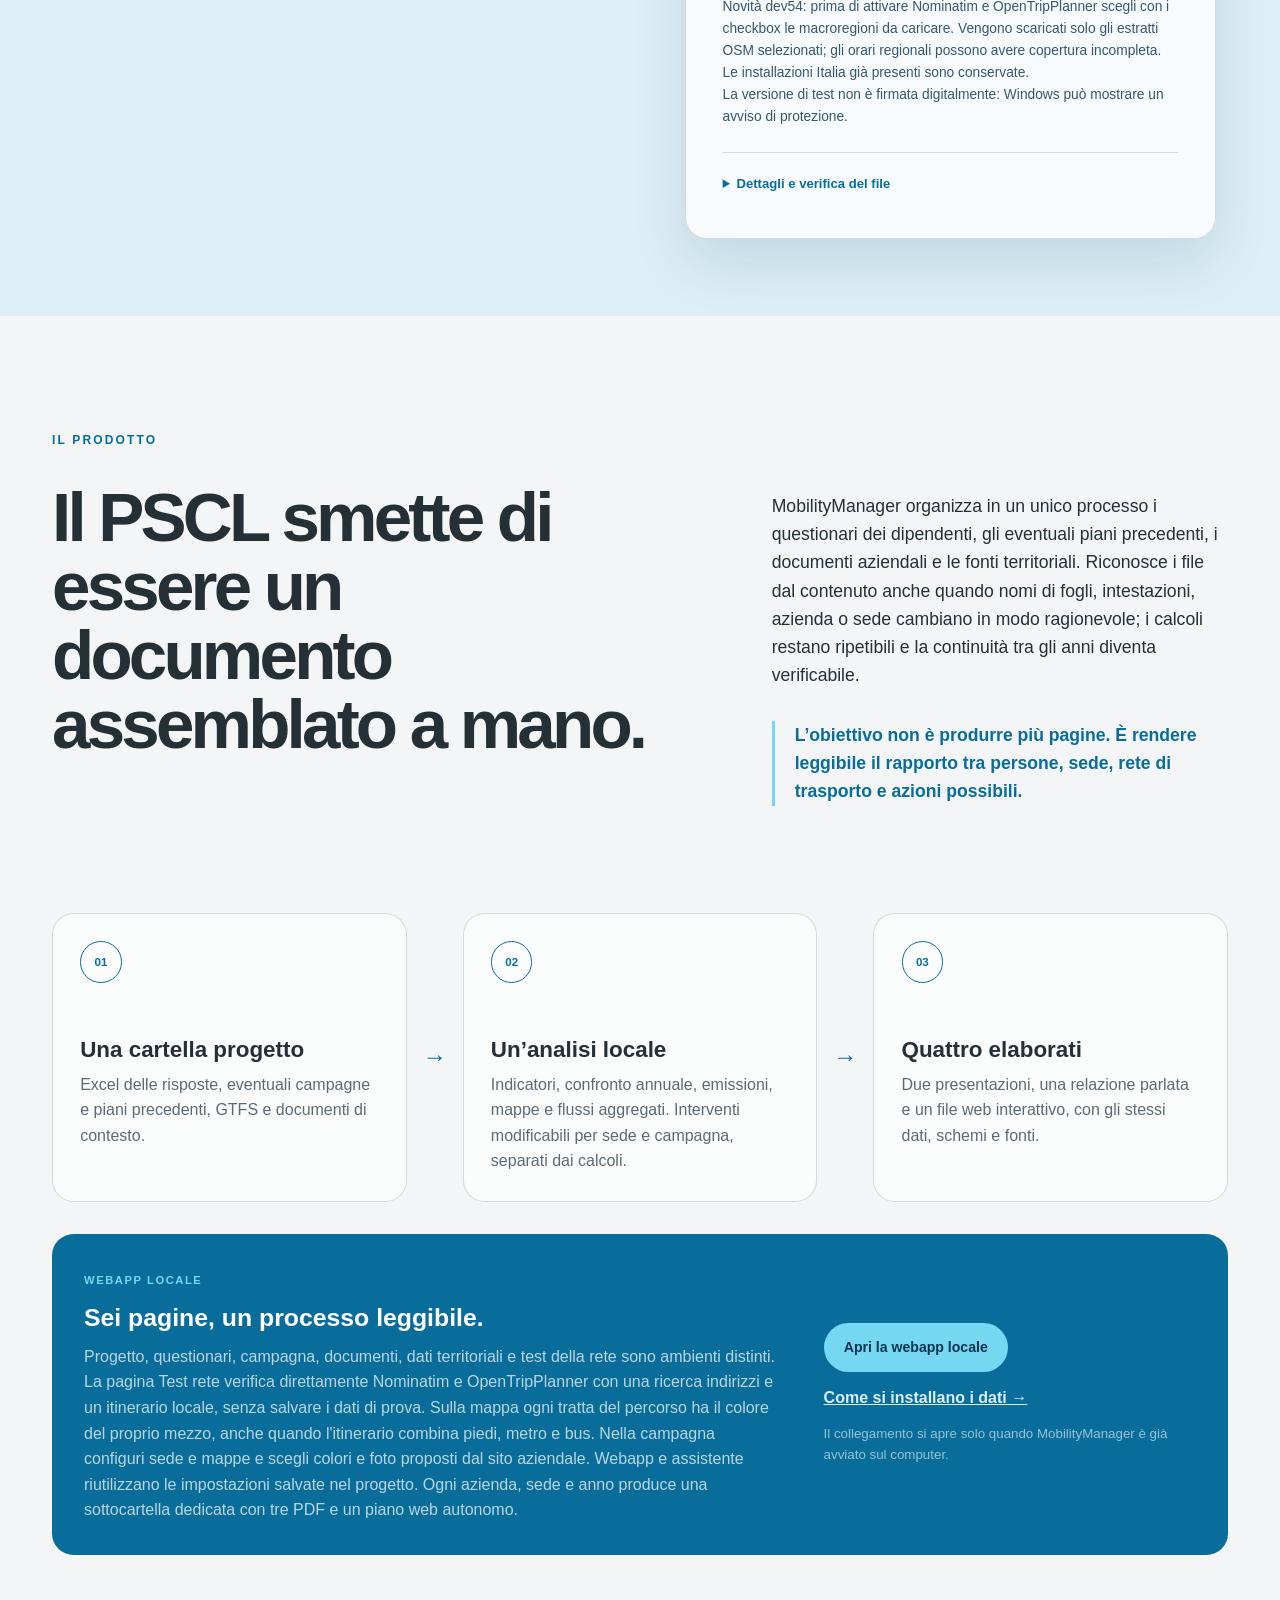
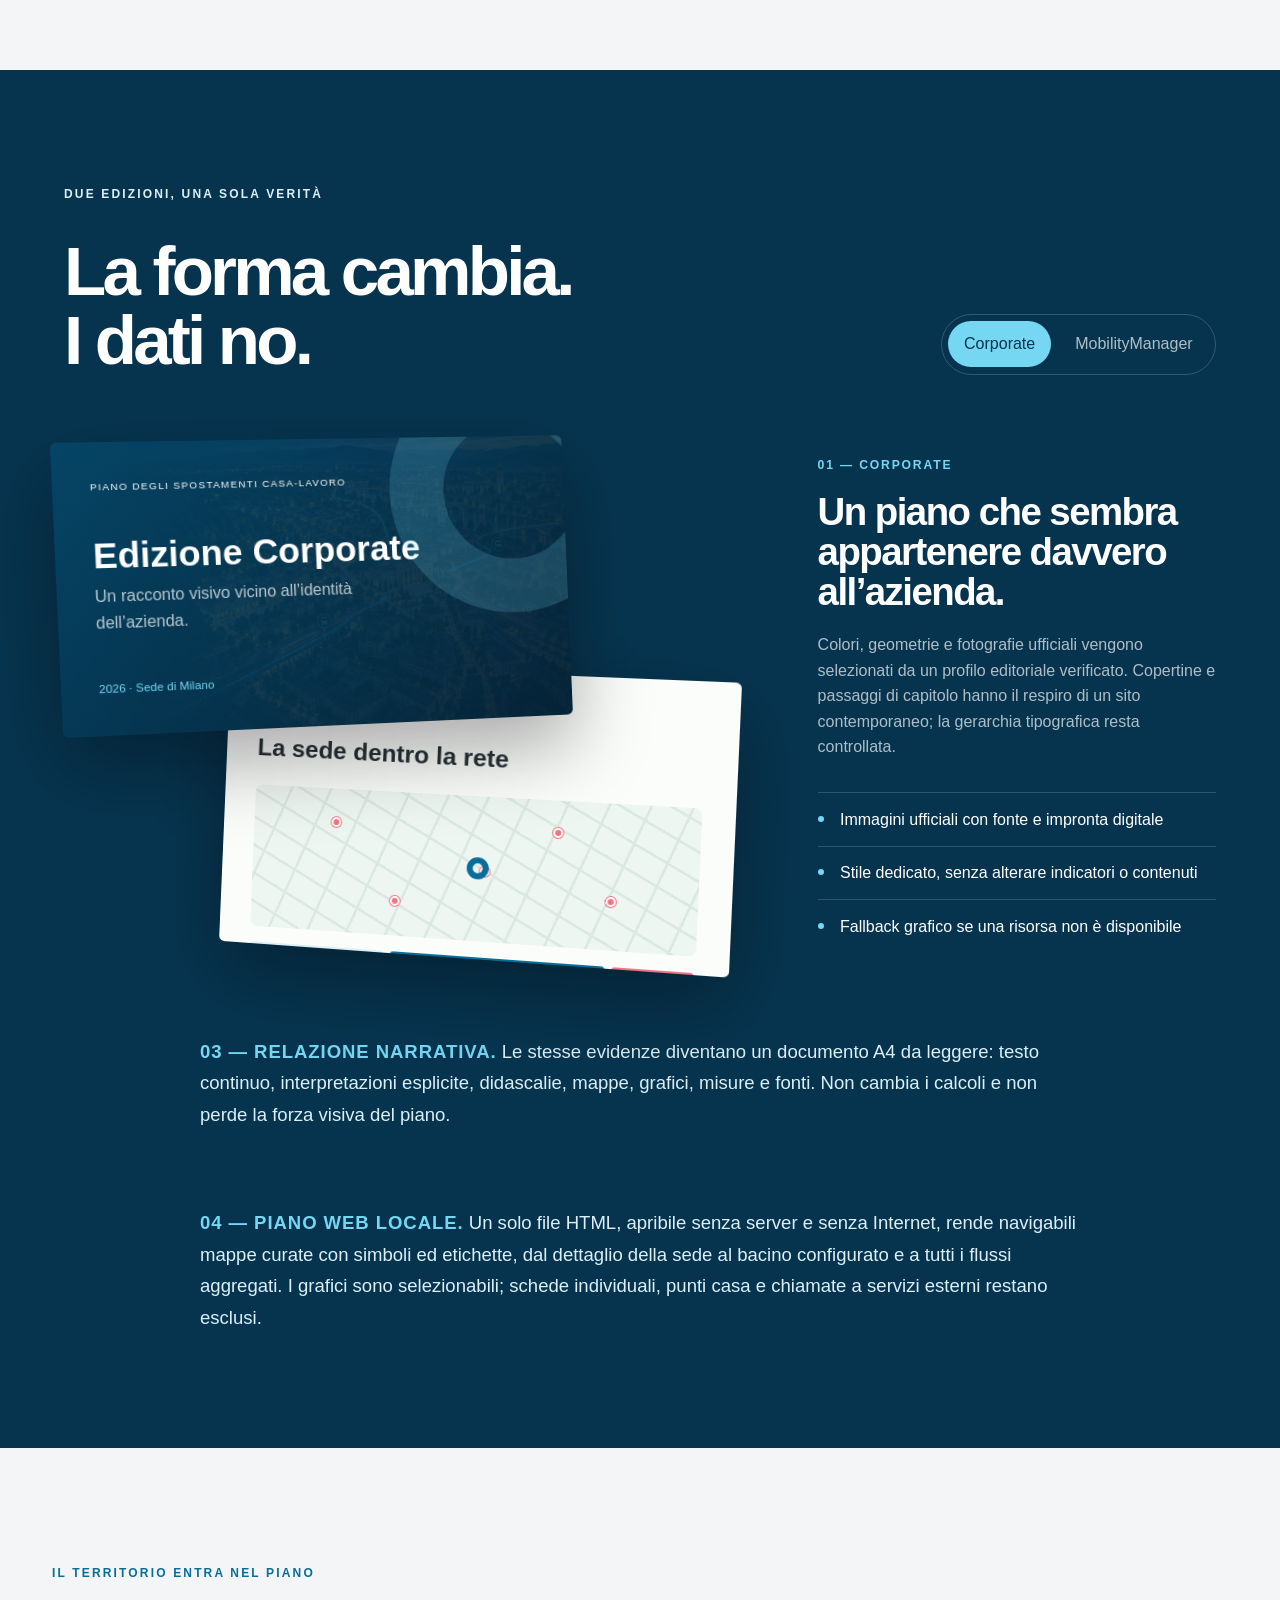
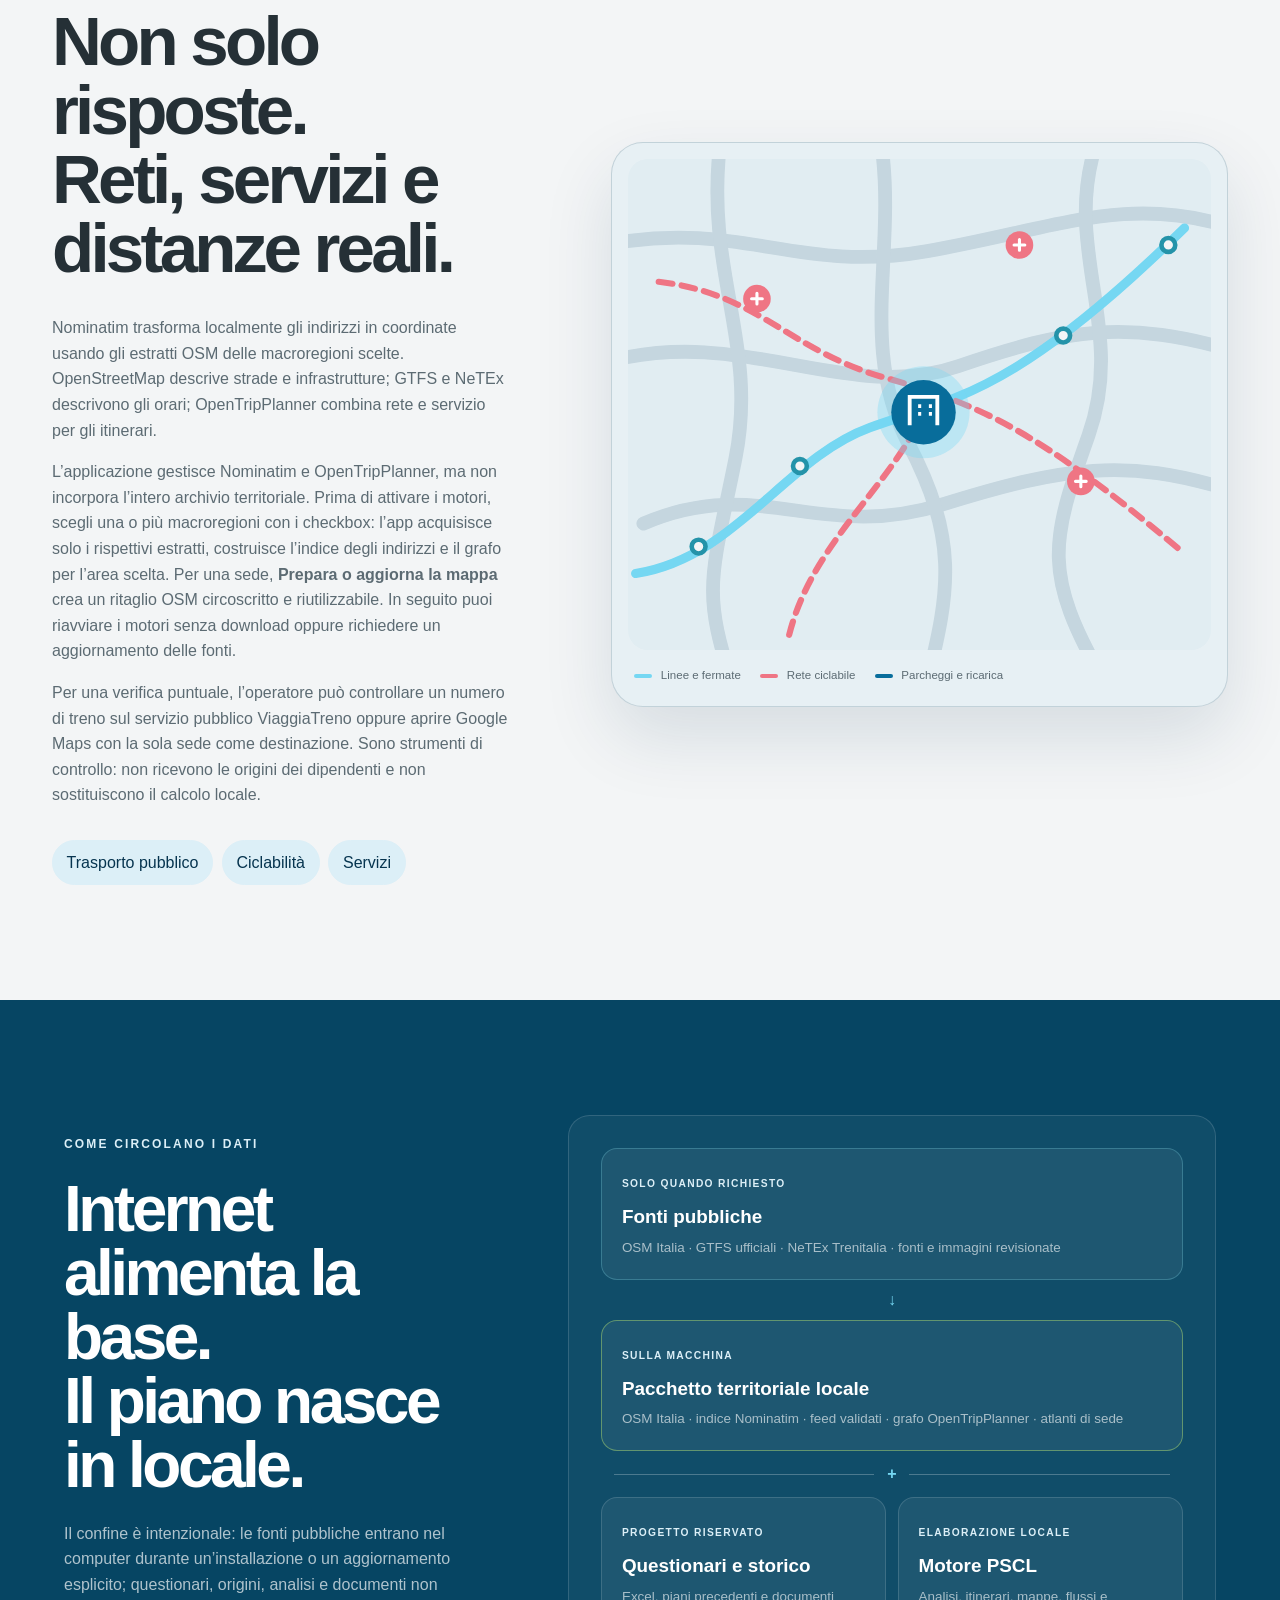
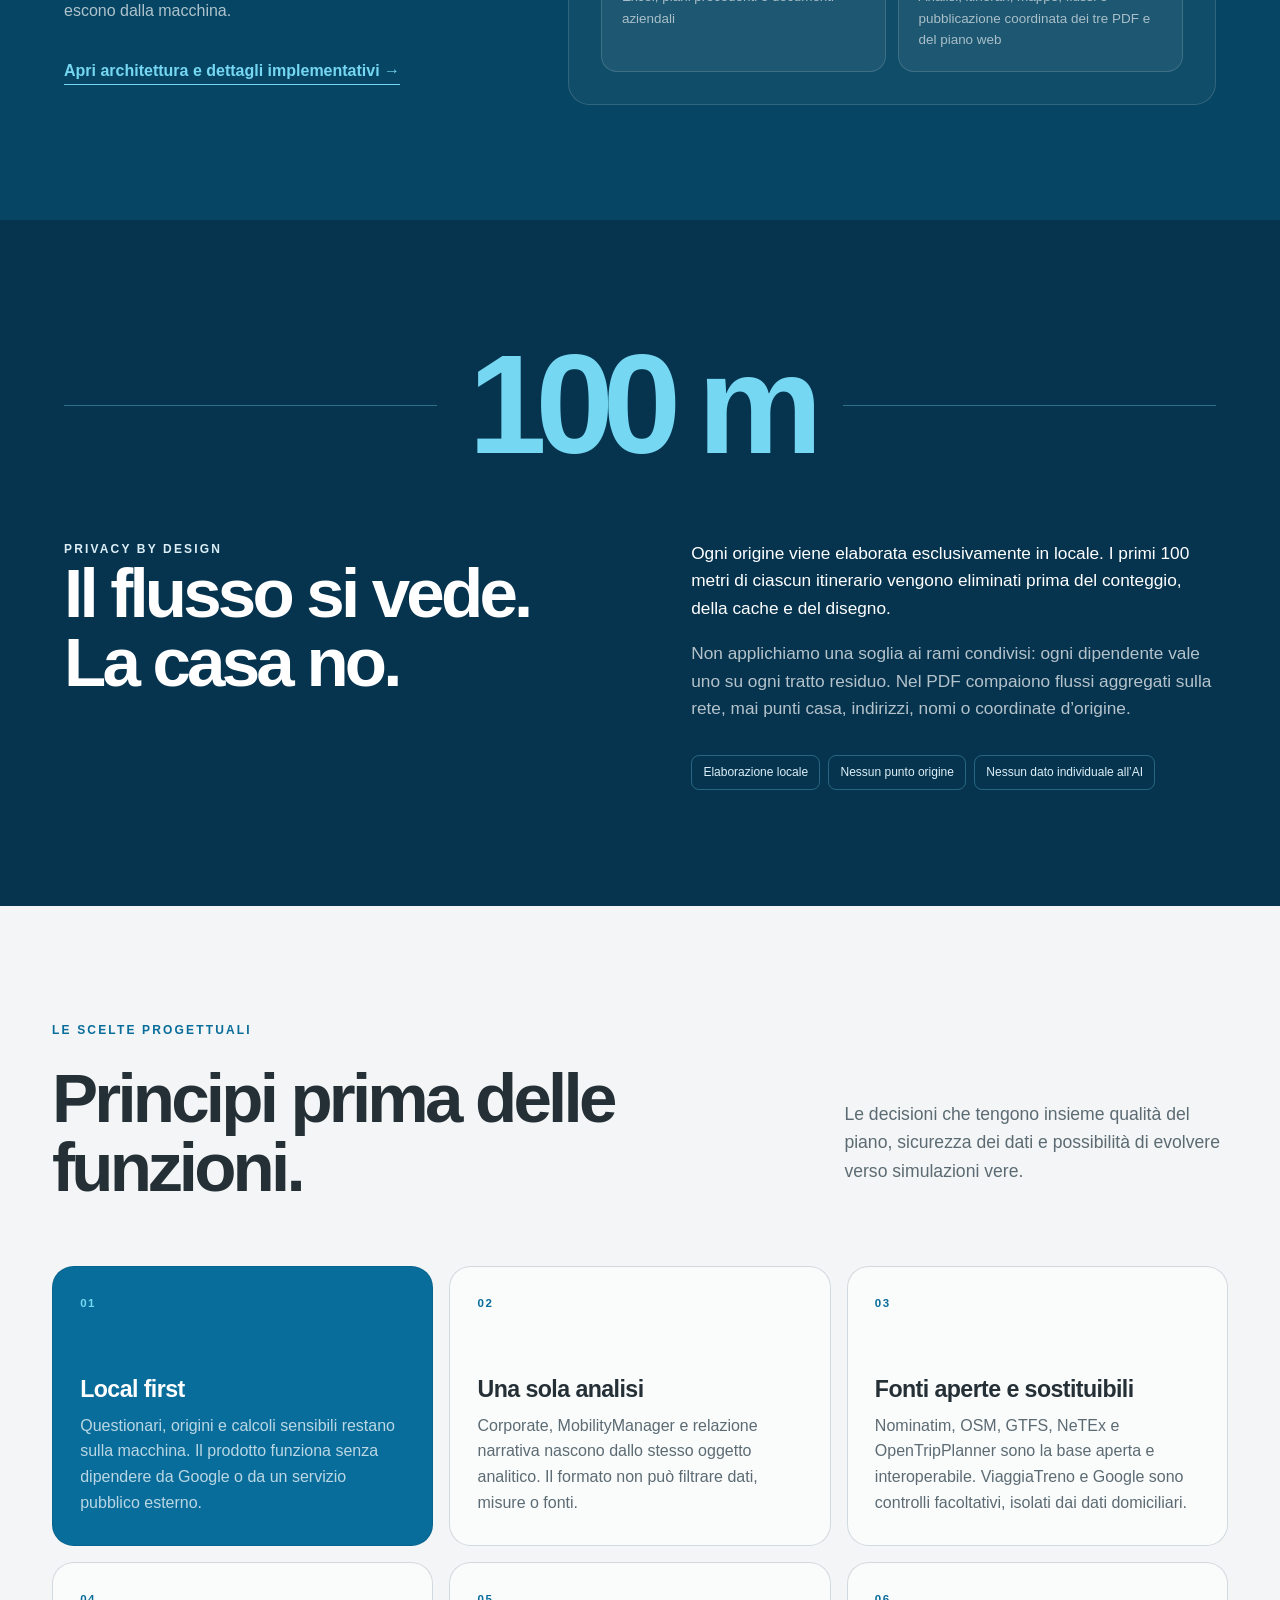
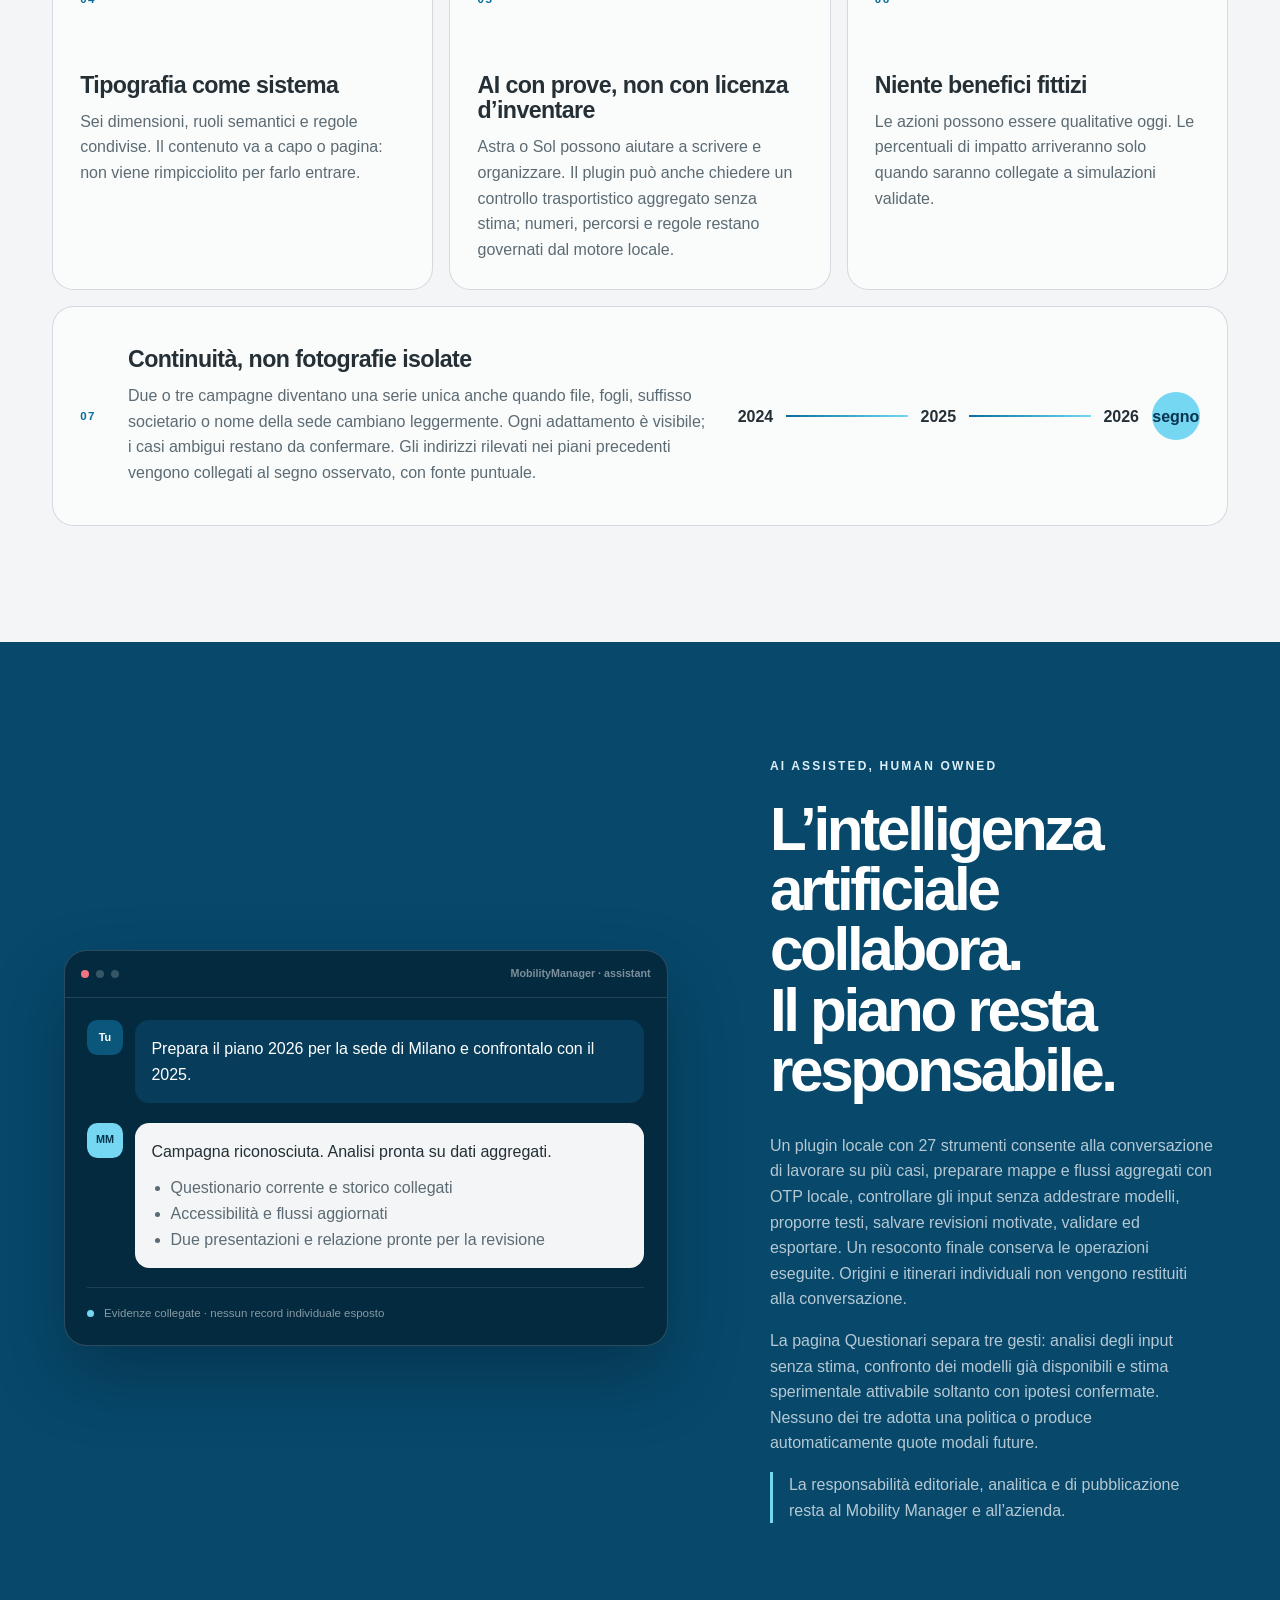
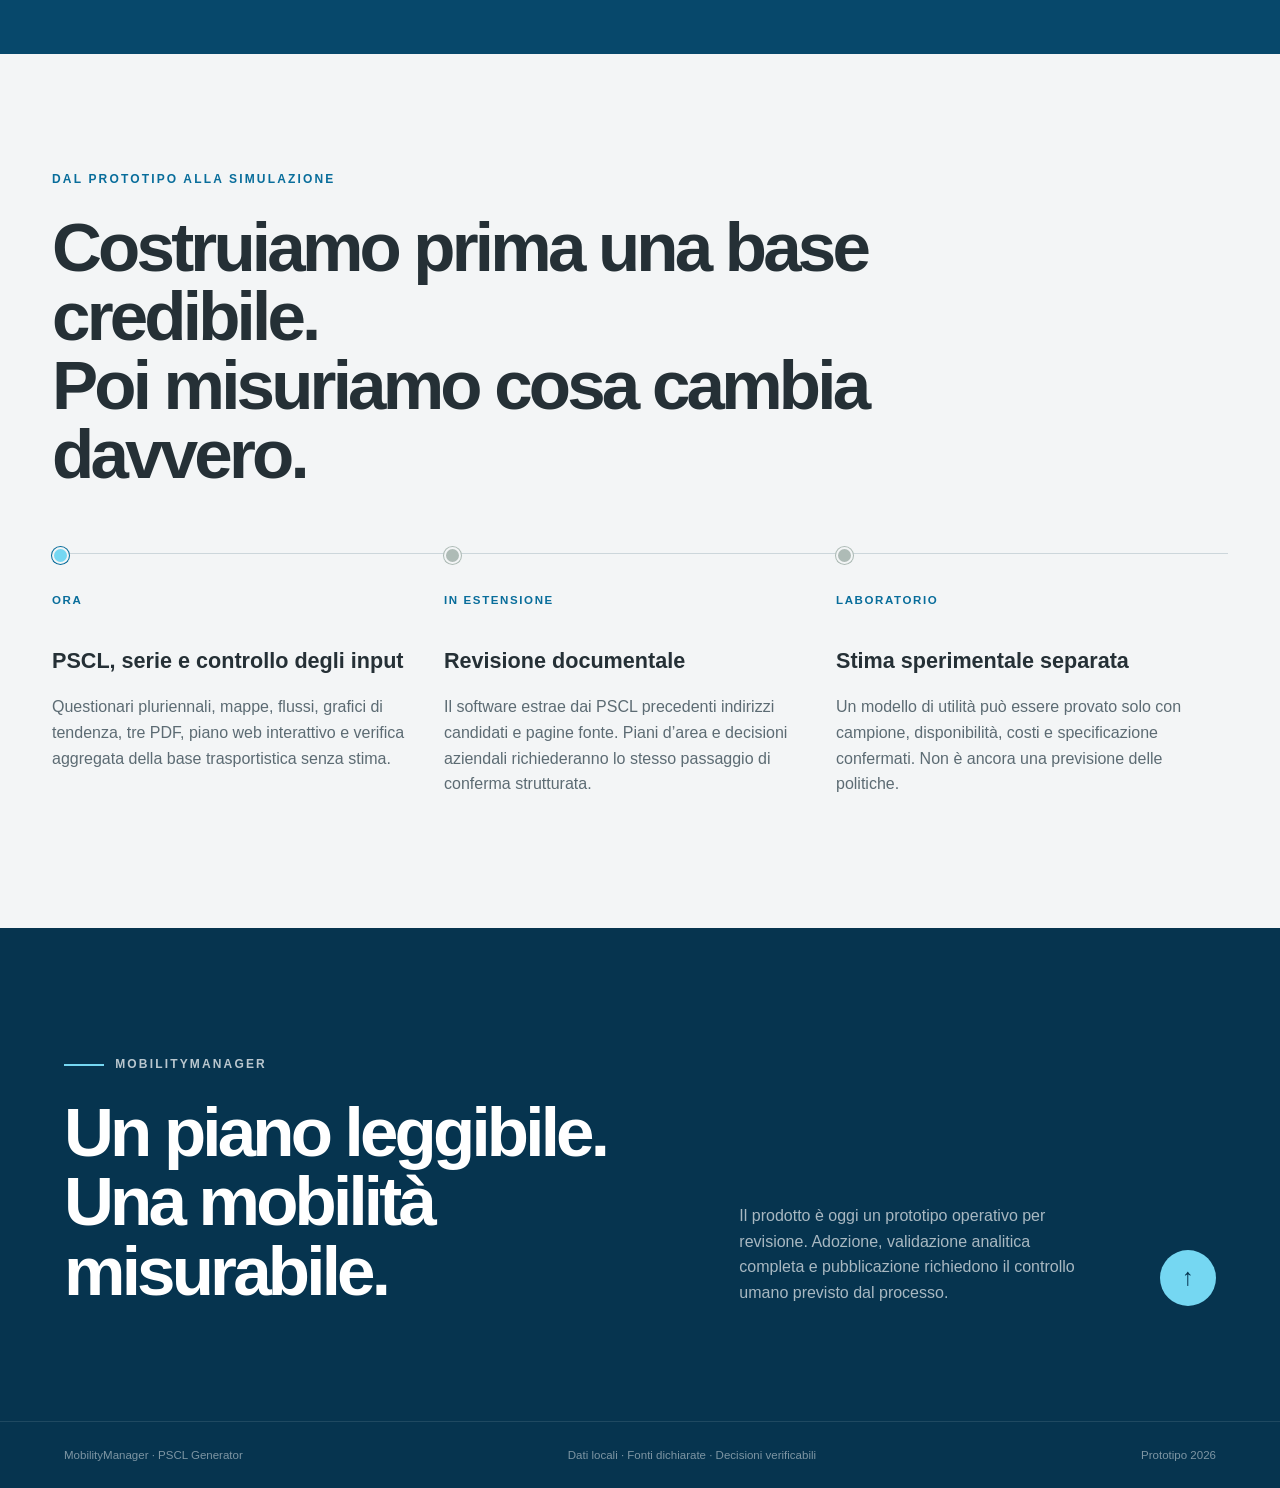
==== commit 0098f5a6: "Publish dev54 regional runtime on landing" ====
--- a/index.html
+++ b/index.html
@@ -34,10 +34,10 @@
         <h1 id="hero-title">Dal questionario<br>al piano che <em>muove</em><br>le decisioni.</h1>
         <p class="hero-lede">Una piattaforma che legge le campagne di mobilità, ricostruisce il territorio, misura i comportamenti e genera quattro output coordinati: due presentazioni, una relazione narrativa e un piano web locale interattivo.</p>
         <div class="hero-actions">
-          <a class="button button-primary" href="https://raw.githubusercontent.com/GuidoGentile/mobilitymanager-download/f34543246d1dd3e8111daf7fd5954e37db78b0b7/downloads/MobilityManager-Setup-0.1.0-dev53-x64.exe">Scarica per Windows</a>
+          <a class="button button-primary" href="https://raw.githubusercontent.com/GuidoGentile/mobilitymanager-download/75ca47eb1bf574e970dcff58a5ea863345dfbe51/downloads/MobilityManager-Setup-0.1.0-dev54-x64.exe">Scarica per Windows</a>
           <a class="button button-ghost" href="#prodotto">Scopri il prodotto</a>
         </div>
-        <p class="hero-download-note">Windows a 64 bit · 22,2 MiB · Versione di test 0.1.0-dev53</p>
+        <p class="hero-download-note">Windows a 64 bit · 22,2 MiB · Versione di test 0.1.0-dev54</p>
       </div>
       <div class="hero-proof" aria-label="Stato del prototipo">
         <div><strong>01</strong><span>analisi condivisa</span></div>
@@ -58,17 +58,17 @@
           <li>Apri l’eseguibile e conferma le cartelle proposte. Se i tuoi file sono altrove, incolla il percorso nella pagina dell’installer; la cartella di lavoro può contenere più aziende e casi.</li>
           <li>Avvia MobilityManager dal desktop e scegli il caso. Puoi cambiare la cartella di lavoro dall’app.</li>
           <li>Accanto alla cartella trovi il calendario della rete: usa il mercoledì feriale precedente al calcolo, oppure scegli una data. App e assistente condividono la stessa impostazione.</li>
-          <li>Al primo utilizzo, prepara i dati italiani dalla pagina <strong>Dati territoriali</strong> dell’app.</li>
+          <li>Al primo utilizzo, seleziona con i checkbox una o più macroregioni nella pagina <strong>Dati territoriali</strong>, conferma la scelta e poi prepara i motori locali.</li>
           <li>Per usare l’assistente, apri una nuova attività Codex: puoi selezionare la cartella del progetto anche dalla chat.</li>
         </ol>
         <p>I resoconti del lavoro vengono salvati nella cartella di lavoro in nuovi file, senza sovrascrivere i precedenti. File esportati, mappe e flussi OTP hanno verifiche distinte; la revisione visiva resta necessaria.</p>
         <p>Nel piano Web, la mappa locale è predefinita e funziona offline. Una sola tendina sceglie lo sfondo; nella legenda puoi mostrare o nascondere ogni livello e regolare lo spessore delle linee o la dimensione dei simboli.</p>
-        <p>Novità dev53: la mappa dell’app si apre direttamente con Positron di OpenFreeMap. Restano disponibili gli altri sfondi; nei piani Web esportati la mappa locale resta predefinita e utilizzabile offline. È inclusa la diagnostica OTP della dev52.</p>
+        <p>Novità dev54: prima di attivare Nominatim e OpenTripPlanner scegli con i checkbox le macroregioni da caricare. Vengono scaricati solo gli estratti OSM selezionati; gli orari regionali possono avere copertura incompleta. Le installazioni Italia già presenti sono conservate.</p>
         <p>La versione di test non è firmata digitalmente: Windows può mostrare un avviso di protezione.</p>
         <details class="package-details">
           <summary>Dettagli e verifica del file</summary>
-          <code>SHA-256<br>89cb3aa5c9c26af9faced975a9228ef319df9d39bb51059f3750d5d2909278b9</code>
-          <div class="download-links"><a href="downloads/MobilityManager-Setup-0.1.0-dev53-x64.sha256.txt" download>File di verifica</a><a href="downloads/MobilityManager-Setup-0.1.0-dev53-x64.json" download>Informazioni sul pacchetto</a></div>
+          <code>SHA-256<br>44415d1d1c4129ffa48108cd71502ea8e4716d899c56d4384fefc8401cde82a7</code>
+          <div class="download-links"><a href="downloads/MobilityManager-Setup-0.1.0-dev54-x64.sha256.txt" download>File di verifica</a><a href="downloads/MobilityManager-Setup-0.1.0-dev54-x64.json" download>Informazioni sul pacchetto</a></div>
         </details>
       </div>
     </section>
@@ -159,8 +159,8 @@
       <div class="territory-copy">
         <div class="section-kicker">IL TERRITORIO ENTRA NEL PIANO</div>
         <h2 id="territory-title">Non solo risposte.<br>Reti, servizi e distanze reali.</h2>
-        <p>Nominatim trasforma localmente gli indirizzi in coordinate usando OSM Italia. OpenStreetMap descrive strade e infrastrutture; GTFS e NeTEx descrivono gli orari; OpenTripPlanner combina rete e servizio per gli itinerari.</p>
-        <p>L’unica applicazione gestisce Nominatim e OpenTripPlanner, ma non incorpora l’intero archivio territoriale. Al primo utilizzo la pagina <strong>Dati territoriali</strong> può installare autonomamente Nominatim, indicizzare gli indirizzi e verificare il servizio con una ricerca pubblica; l’installazione completa costruisce anche il grafo. Per una sede, l’azione <strong>Prepara o aggiorna la mappa</strong> crea un ritaglio OSM circoscritto e riutilizzabile: Python non carica la rete italiana. In seguito puoi riavviare i motori senza download oppure richiedere un aggiornamento delle fonti.</p>
+        <p>Nominatim trasforma localmente gli indirizzi in coordinate usando gli estratti OSM delle macroregioni scelte. OpenStreetMap descrive strade e infrastrutture; GTFS e NeTEx descrivono gli orari; OpenTripPlanner combina rete e servizio per gli itinerari.</p>
+        <p>L’applicazione gestisce Nominatim e OpenTripPlanner, ma non incorpora l’intero archivio territoriale. Prima di attivare i motori, scegli una o più macroregioni con i checkbox: l’app acquisisce solo i rispettivi estratti, costruisce l’indice degli indirizzi e il grafo per l’area scelta. Per una sede, <strong>Prepara o aggiorna la mappa</strong> crea un ritaglio OSM circoscritto e riutilizzabile. In seguito puoi riavviare i motori senza download oppure richiedere un aggiornamento delle fonti.</p>
         <p>Per una verifica puntuale, l’operatore può controllare un numero di treno sul servizio pubblico ViaggiaTreno oppure aprire Google Maps con la sola sede come destinazione. Sono strumenti di controllo: non ricevono le origini dei dipendenti e non sostituiscono il calcolo locale.</p>
         <div class="layer-controls" aria-label="Livelli della mappa concettuale">
           <button type="button" class="layer active" data-layer="transit" aria-pressed="true">Trasporto pubblico</button>
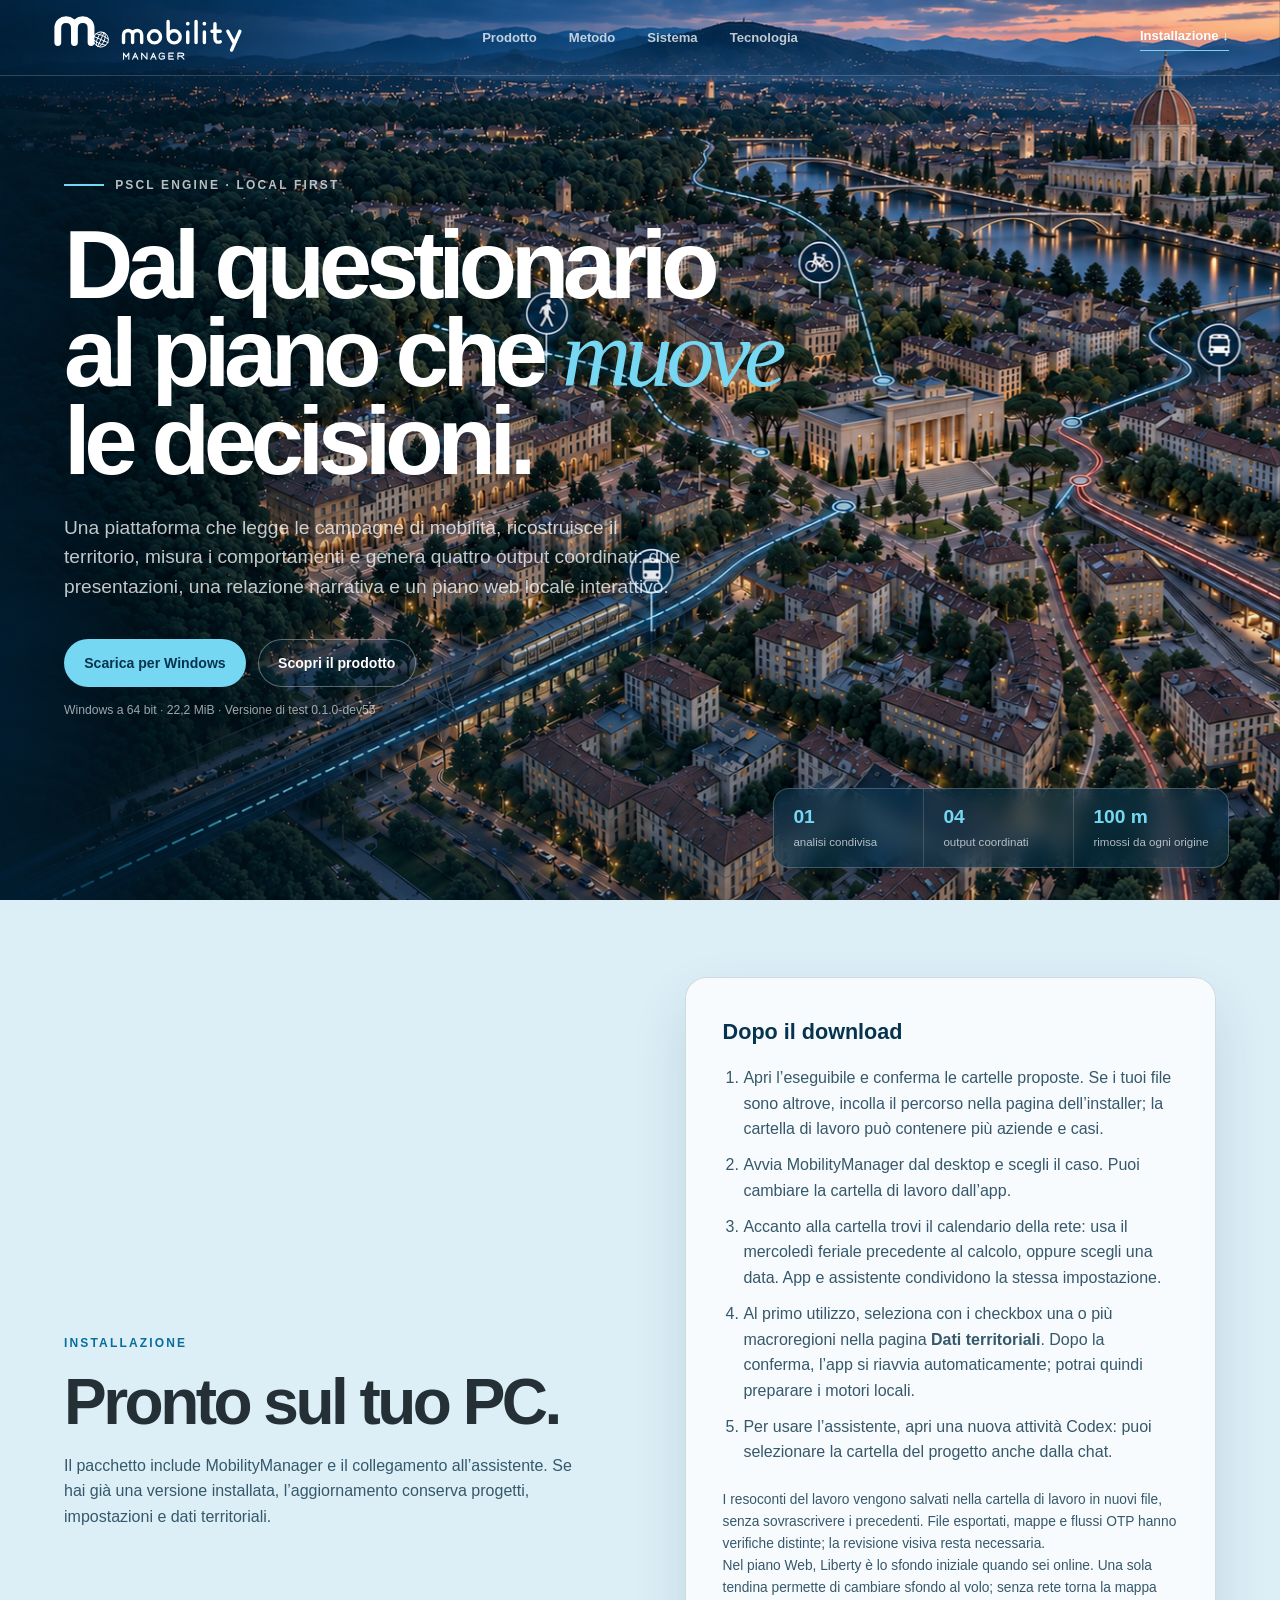
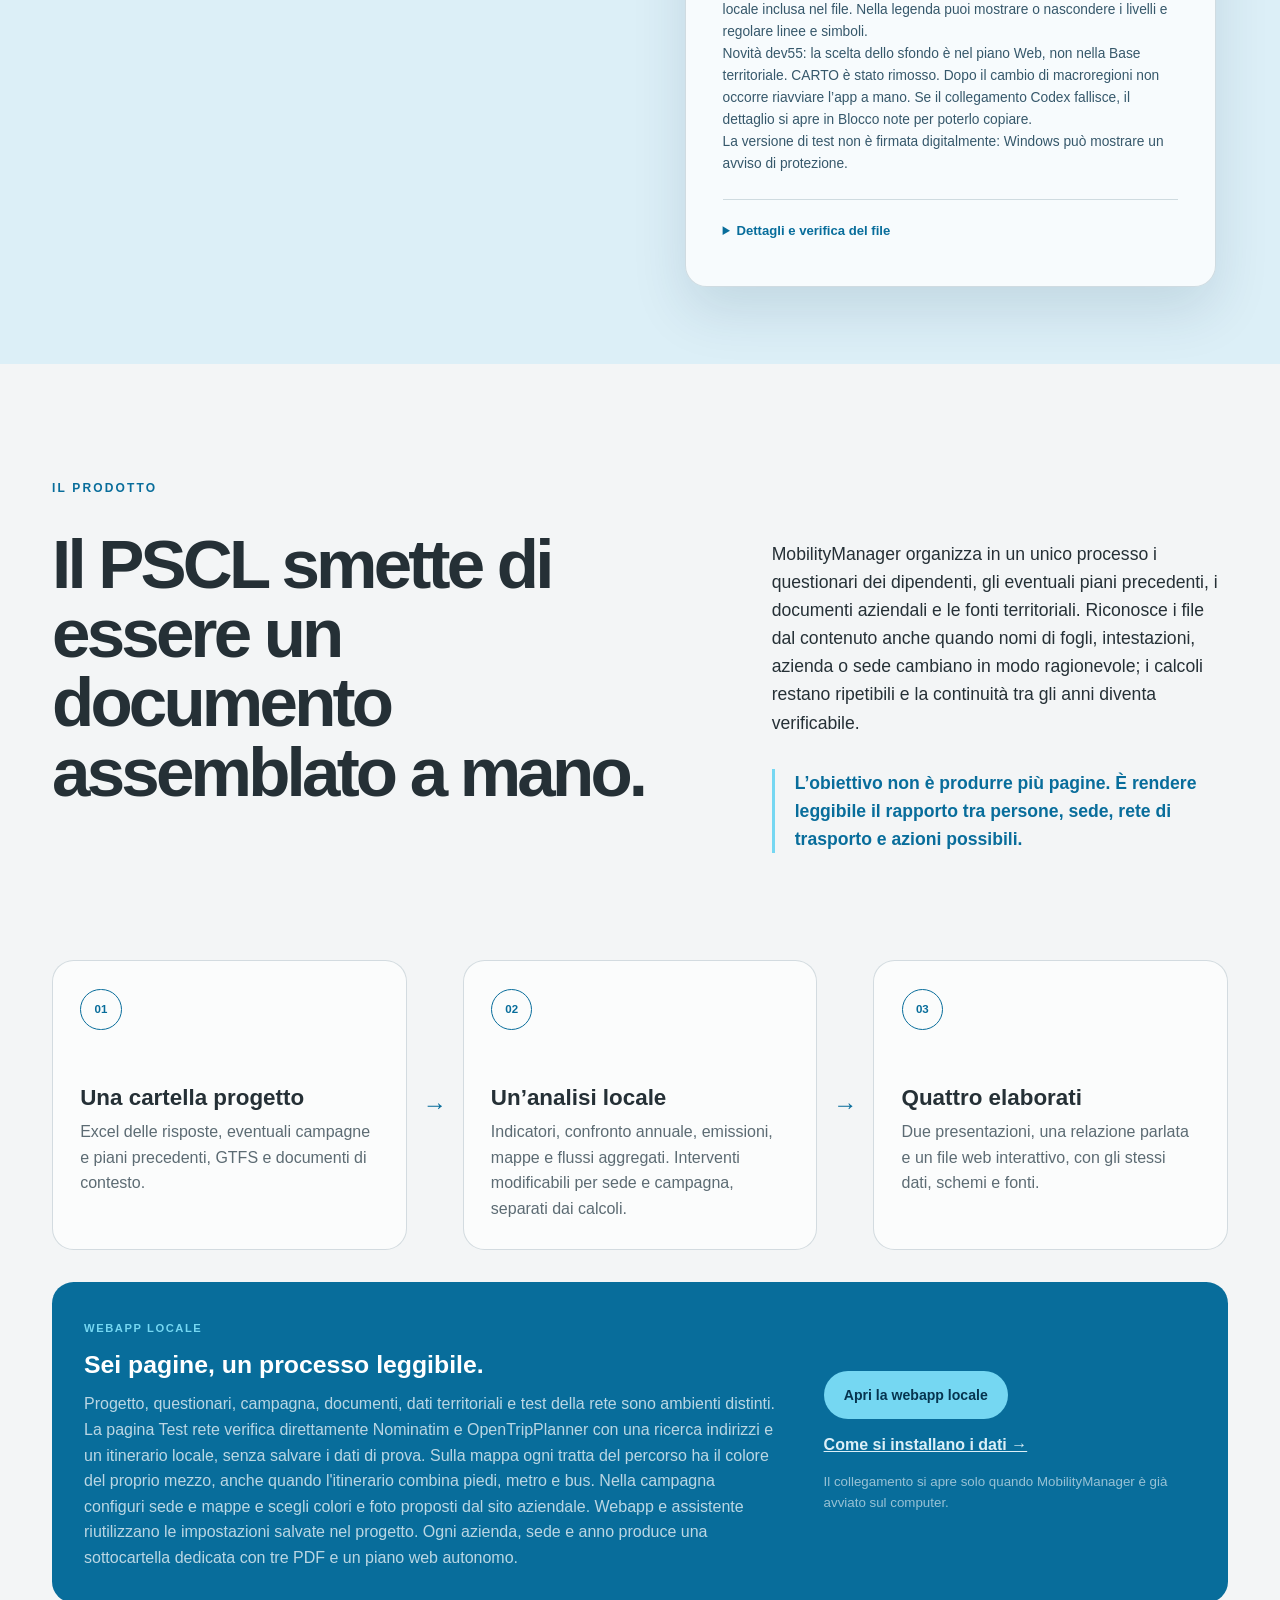
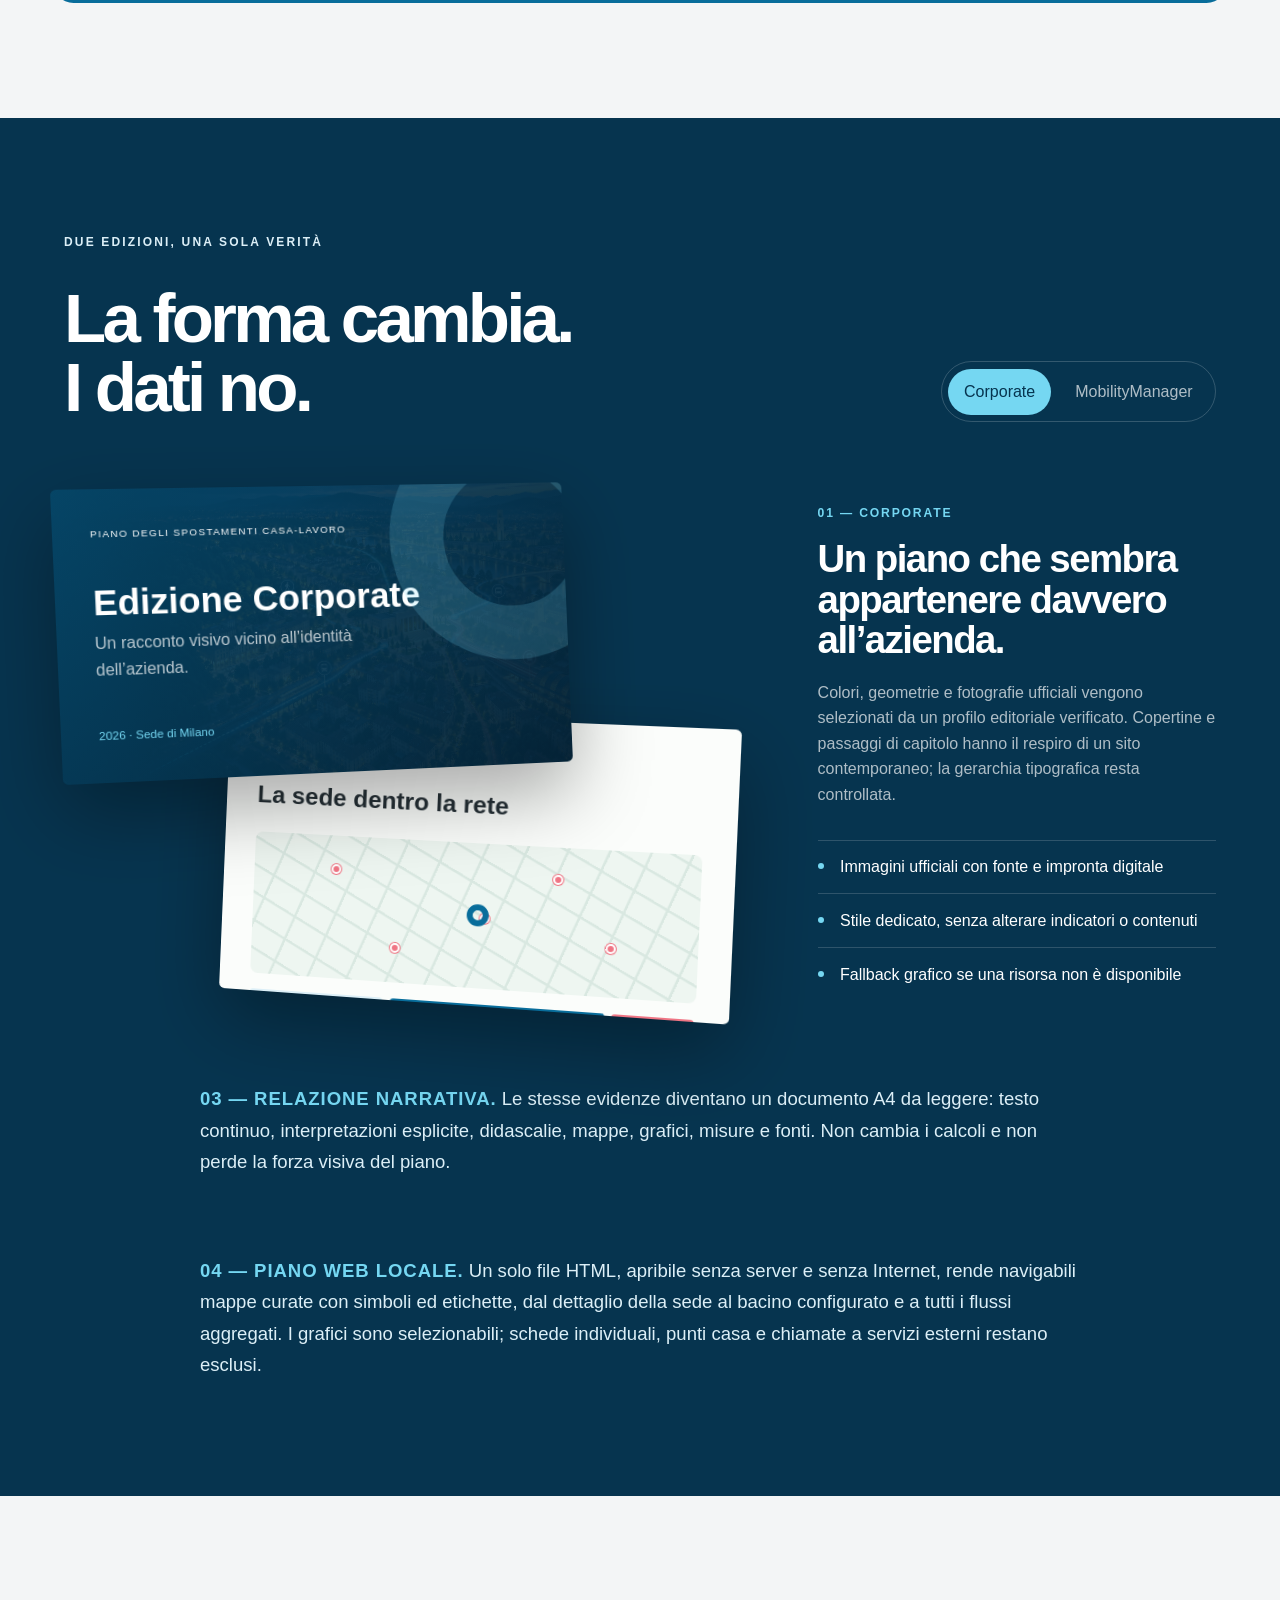
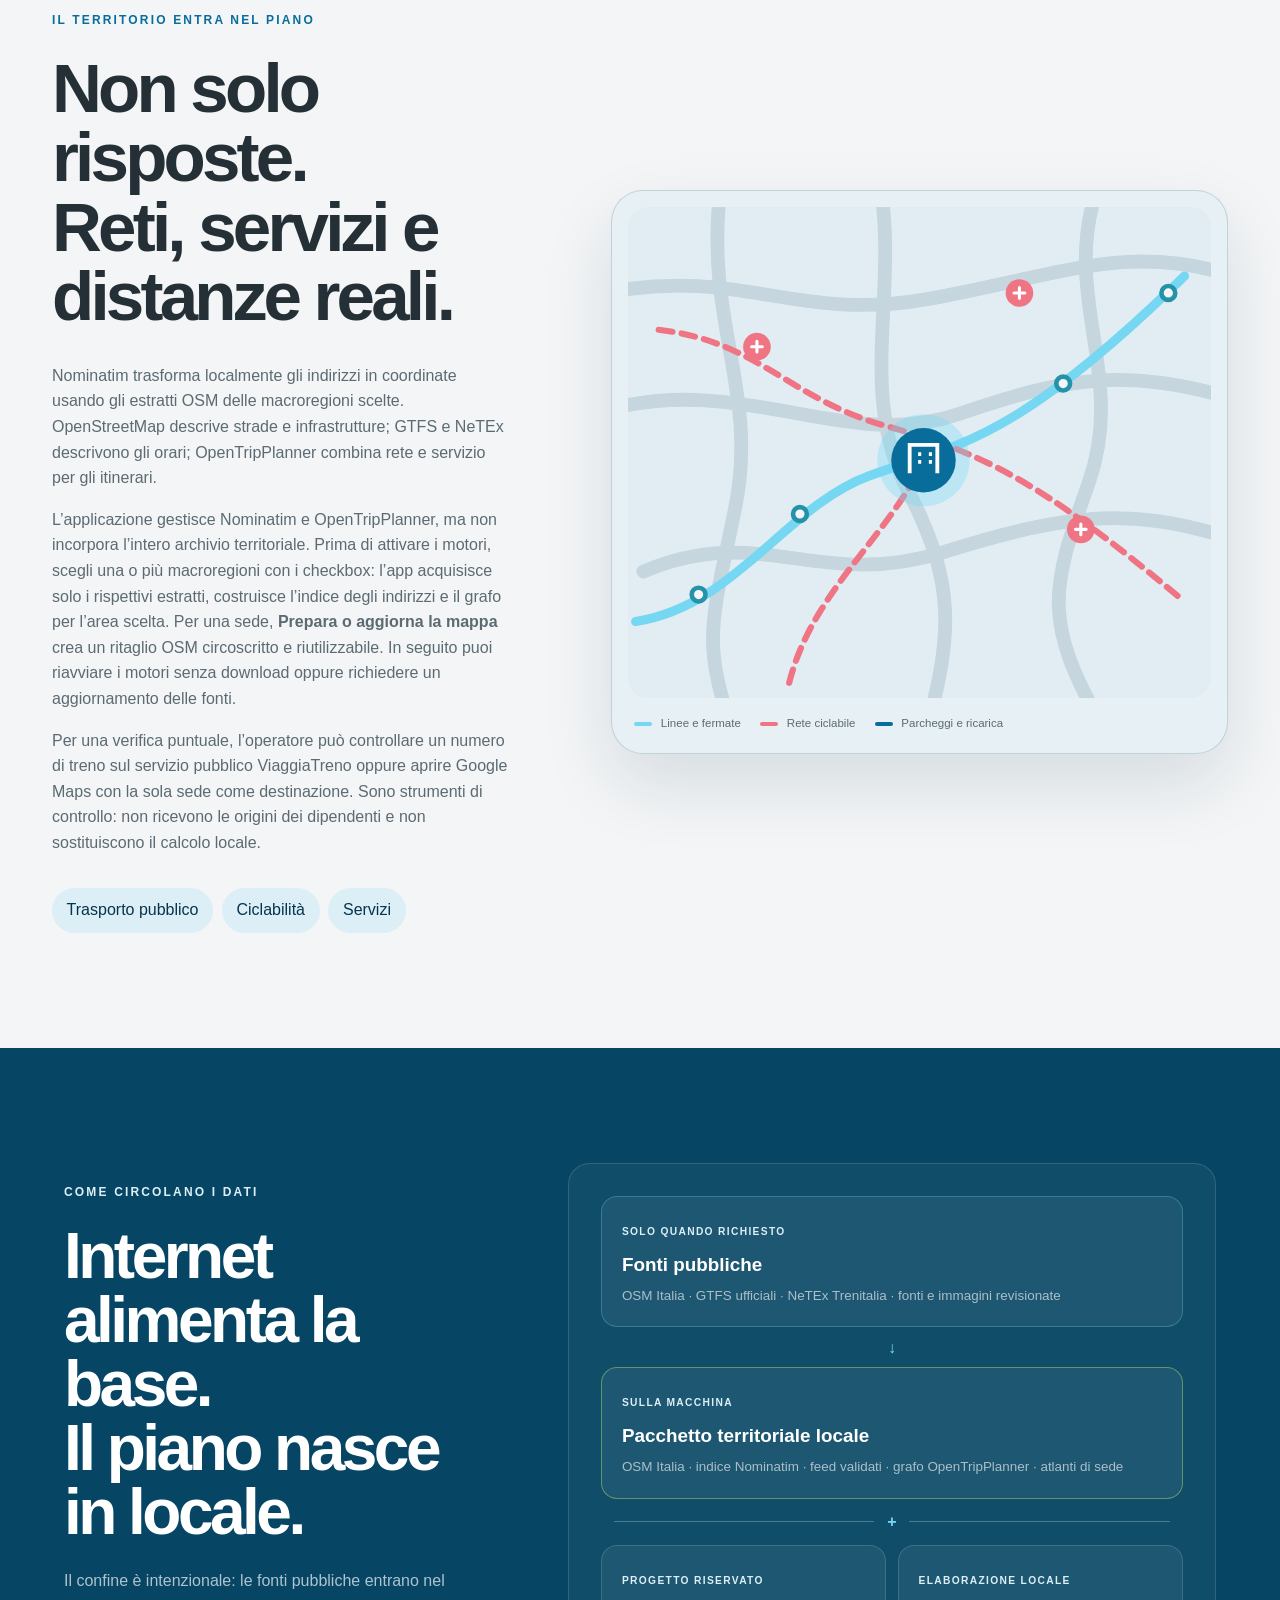
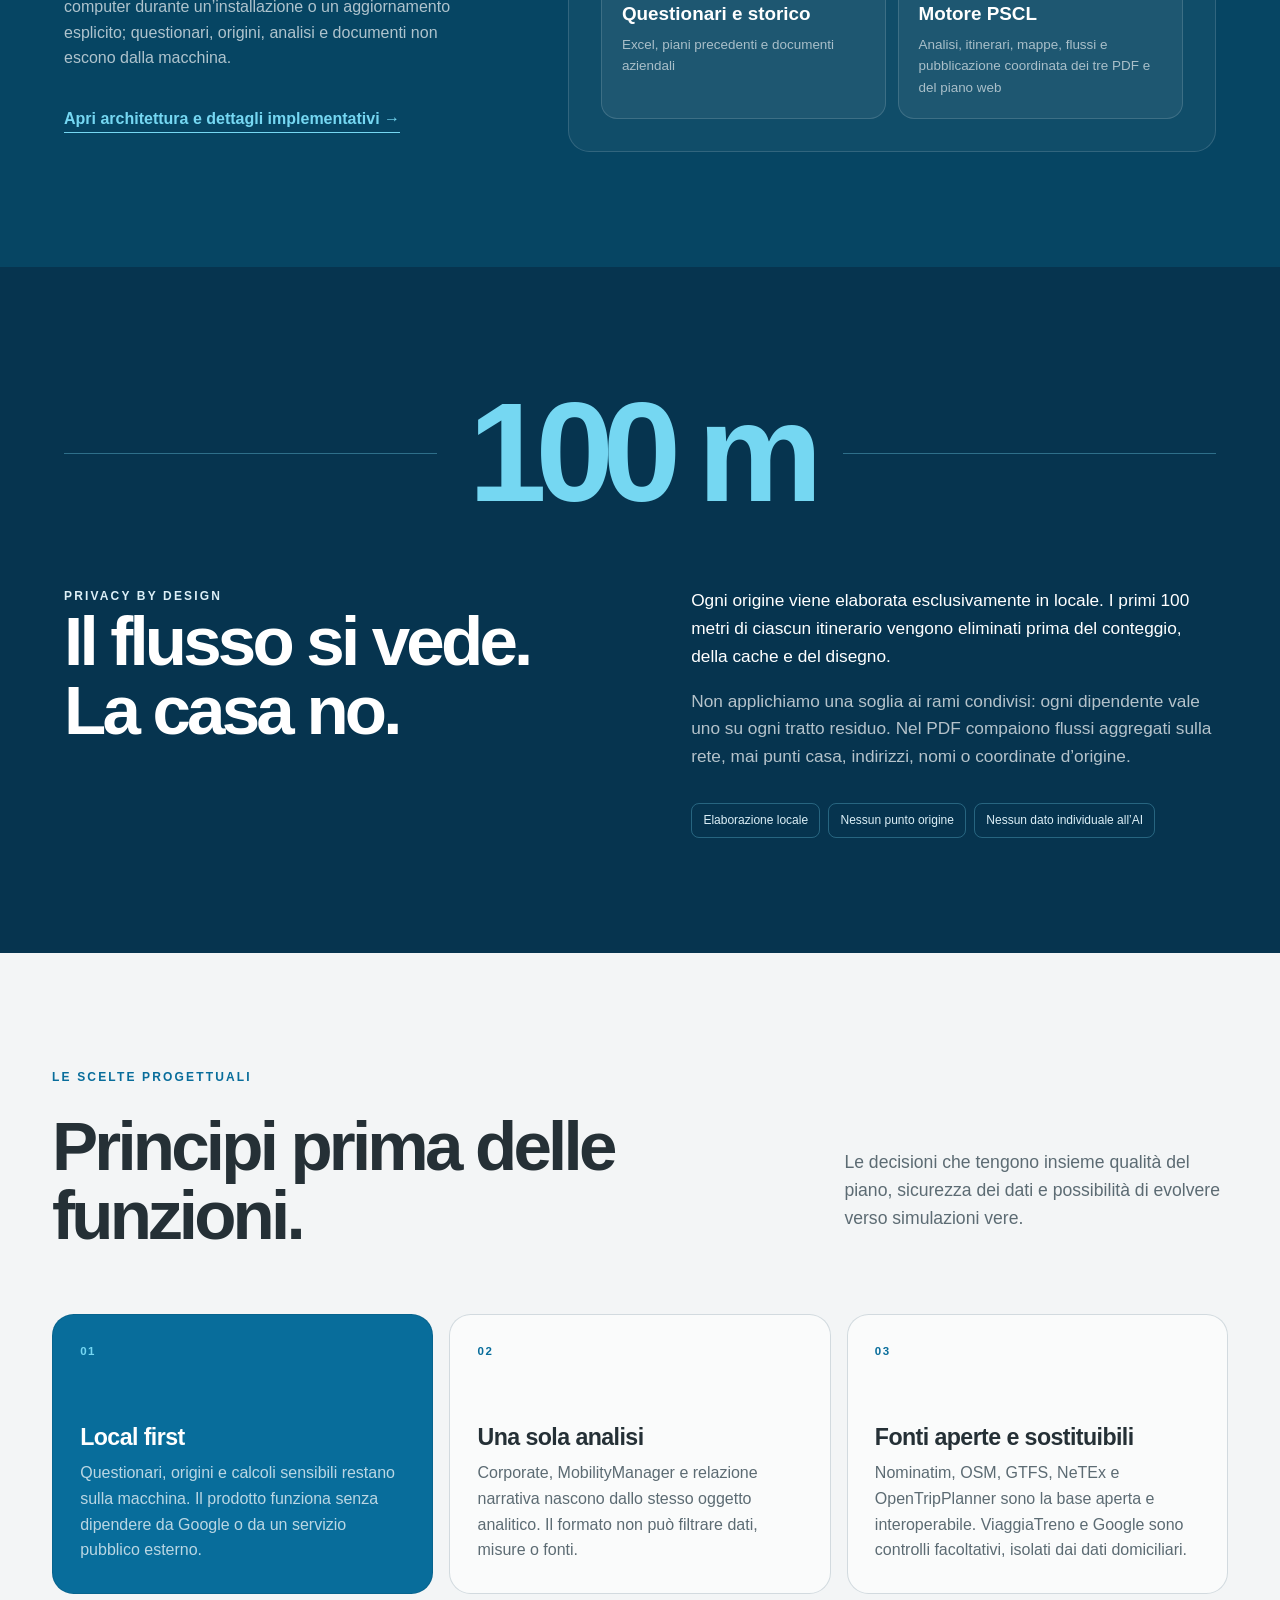
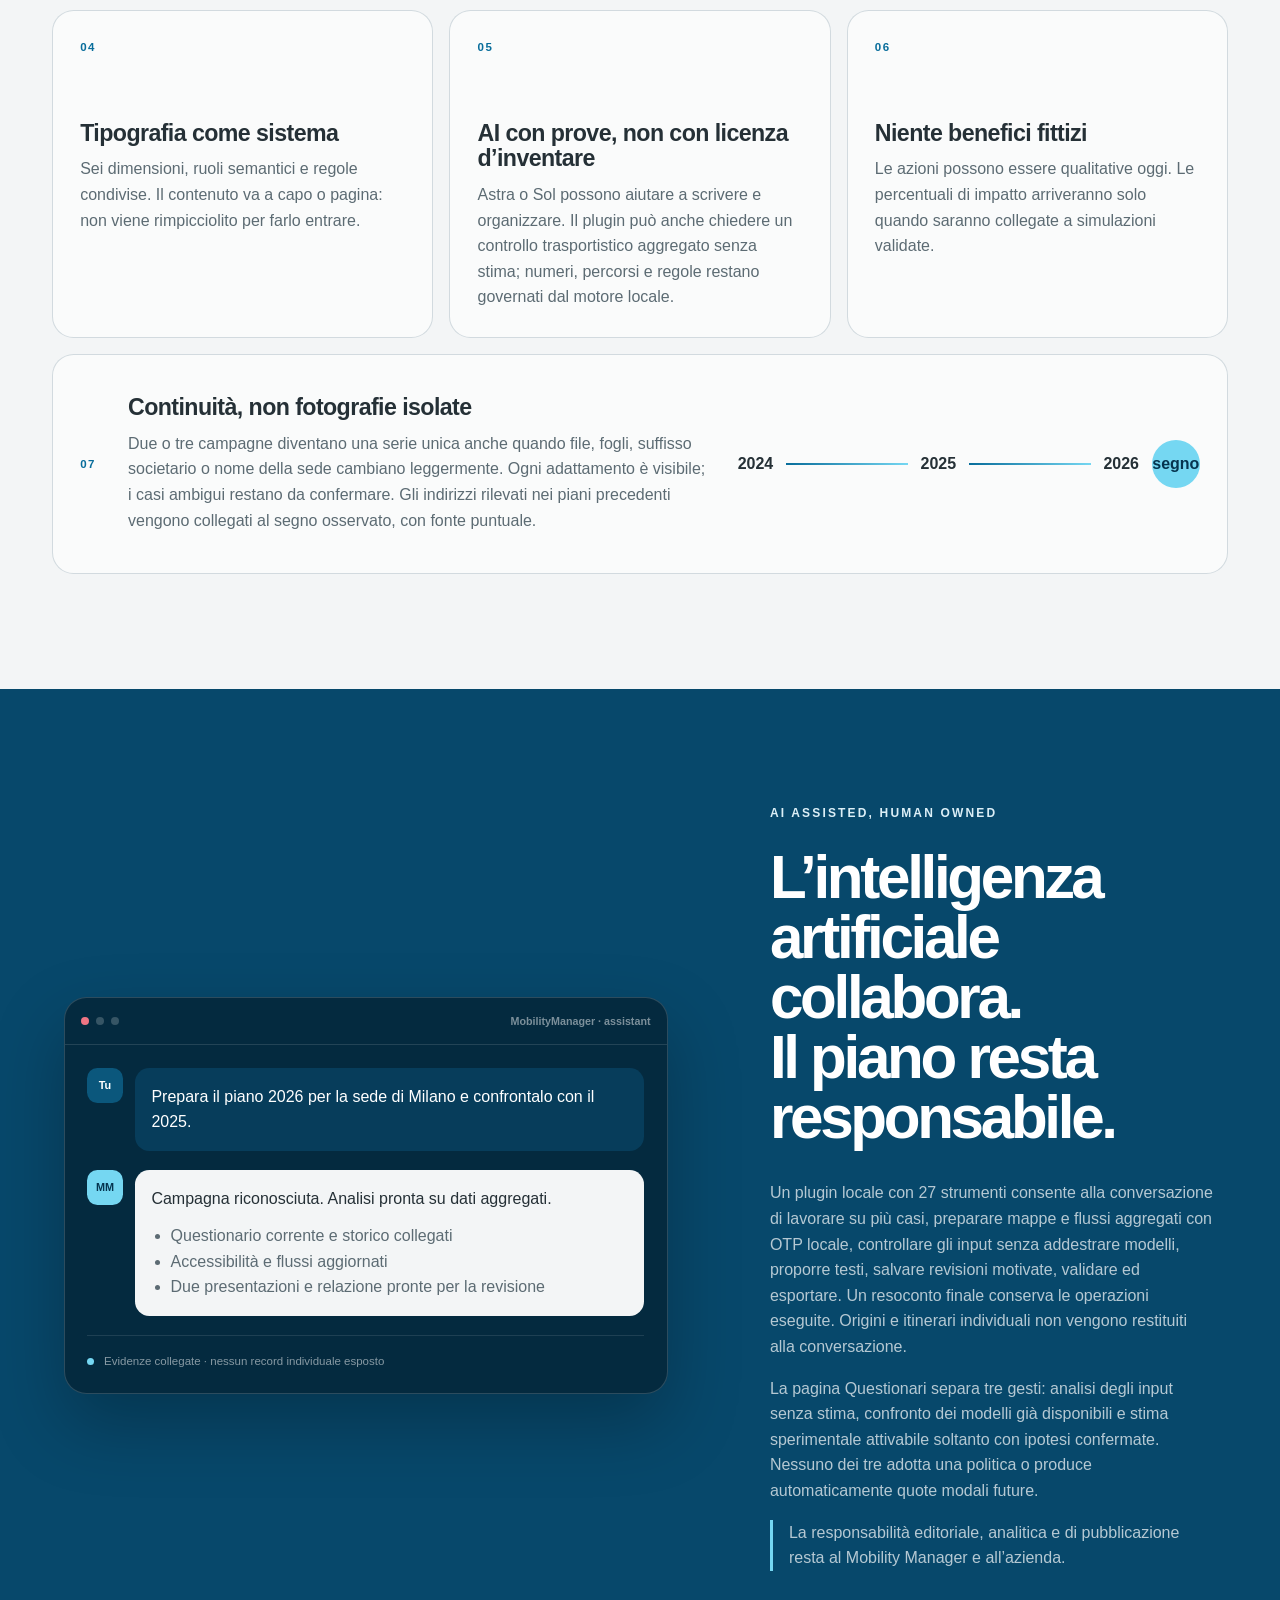
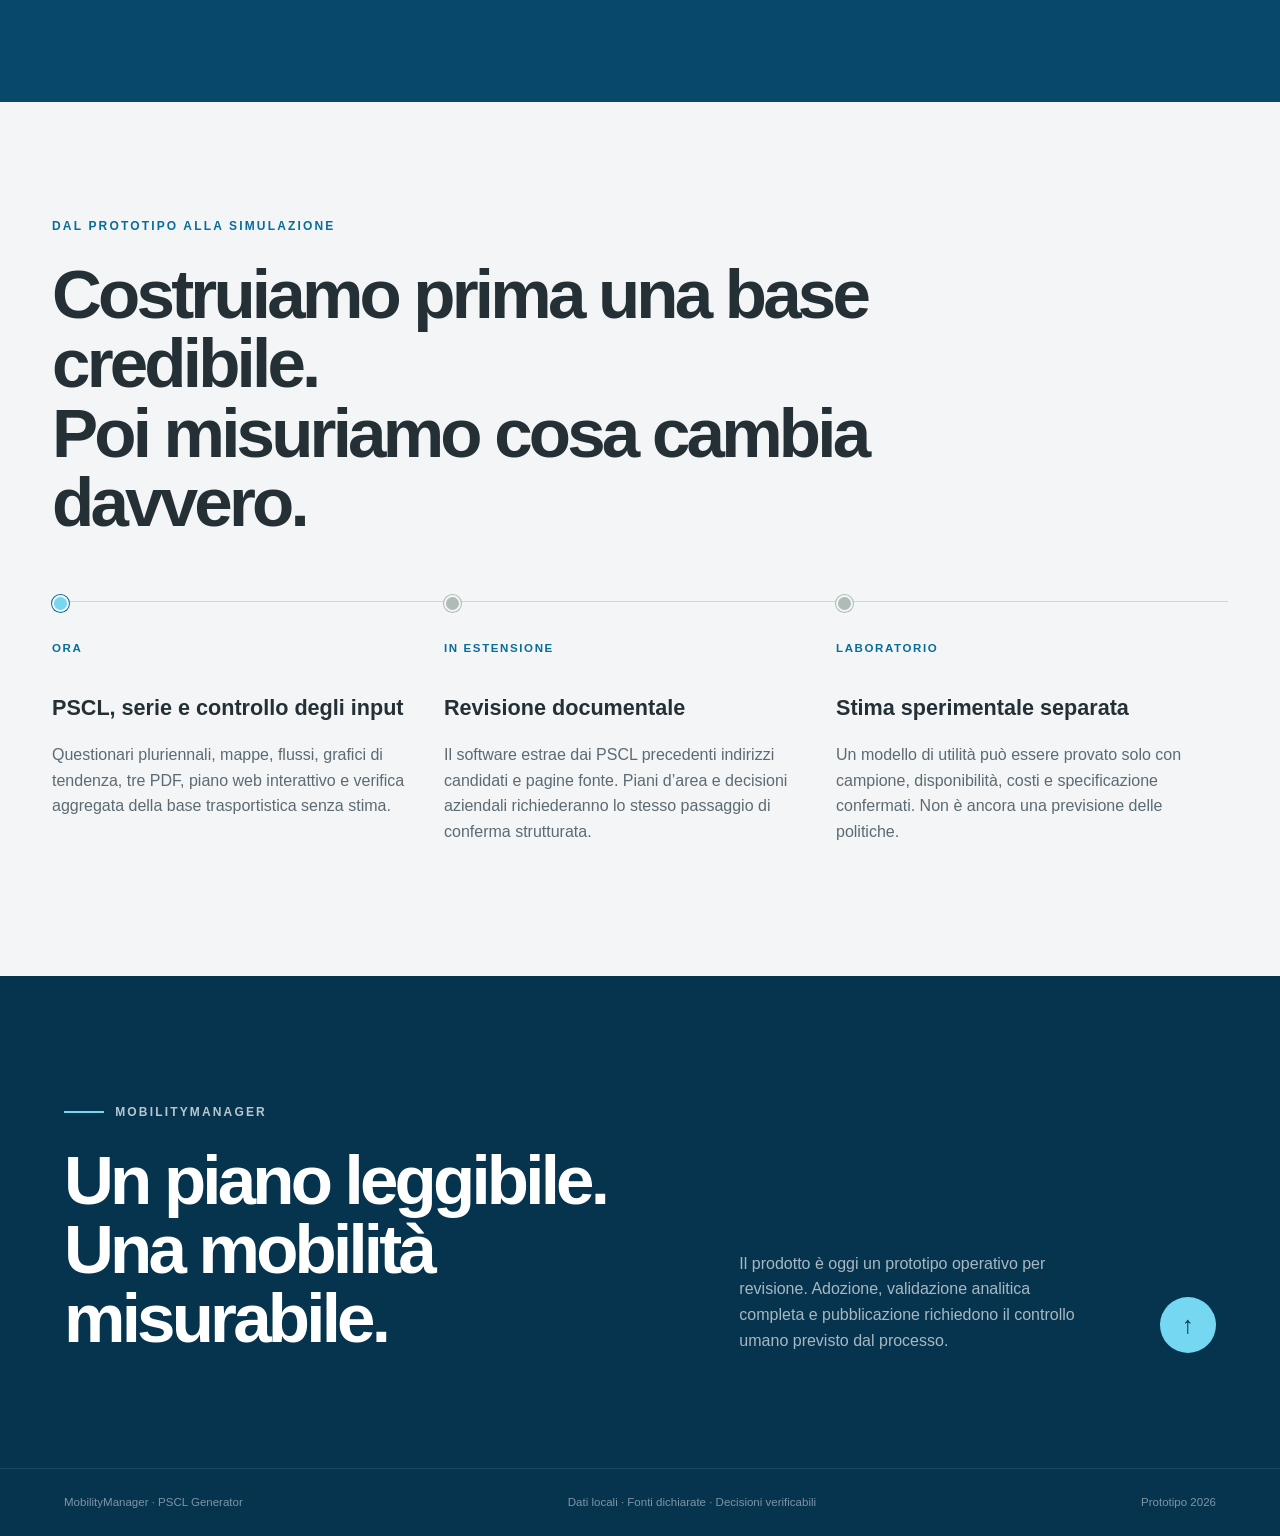
==== commit d2ae5aa4: "Publish dev55 download and Liberty map guidance" ====
--- a/index.html
+++ b/index.html
@@ -34,10 +34,10 @@
         <h1 id="hero-title">Dal questionario<br>al piano che <em>muove</em><br>le decisioni.</h1>
         <p class="hero-lede">Una piattaforma che legge le campagne di mobilità, ricostruisce il territorio, misura i comportamenti e genera quattro output coordinati: due presentazioni, una relazione narrativa e un piano web locale interattivo.</p>
         <div class="hero-actions">
-          <a class="button button-primary" href="https://raw.githubusercontent.com/GuidoGentile/mobilitymanager-download/75ca47eb1bf574e970dcff58a5ea863345dfbe51/downloads/MobilityManager-Setup-0.1.0-dev54-x64.exe">Scarica per Windows</a>
+          <a class="button button-primary" href="https://raw.githubusercontent.com/GuidoGentile/mobilitymanager-download/c83614c/downloads/MobilityManager-Setup-0.1.0-dev55-x64.exe">Scarica per Windows</a>
           <a class="button button-ghost" href="#prodotto">Scopri il prodotto</a>
         </div>
-        <p class="hero-download-note">Windows a 64 bit · 22,2 MiB · Versione di test 0.1.0-dev54</p>
+        <p class="hero-download-note">Windows a 64 bit · 22,2 MiB · Versione di test 0.1.0-dev55</p>
       </div>
       <div class="hero-proof" aria-label="Stato del prototipo">
         <div><strong>01</strong><span>analisi condivisa</span></div>
@@ -58,17 +58,17 @@
           <li>Apri l’eseguibile e conferma le cartelle proposte. Se i tuoi file sono altrove, incolla il percorso nella pagina dell’installer; la cartella di lavoro può contenere più aziende e casi.</li>
           <li>Avvia MobilityManager dal desktop e scegli il caso. Puoi cambiare la cartella di lavoro dall’app.</li>
           <li>Accanto alla cartella trovi il calendario della rete: usa il mercoledì feriale precedente al calcolo, oppure scegli una data. App e assistente condividono la stessa impostazione.</li>
-          <li>Al primo utilizzo, seleziona con i checkbox una o più macroregioni nella pagina <strong>Dati territoriali</strong>, conferma la scelta e poi prepara i motori locali.</li>
+          <li>Al primo utilizzo, seleziona con i checkbox una o più macroregioni nella pagina <strong>Dati territoriali</strong>. Dopo la conferma, l’app si riavvia automaticamente; potrai quindi preparare i motori locali.</li>
           <li>Per usare l’assistente, apri una nuova attività Codex: puoi selezionare la cartella del progetto anche dalla chat.</li>
         </ol>
         <p>I resoconti del lavoro vengono salvati nella cartella di lavoro in nuovi file, senza sovrascrivere i precedenti. File esportati, mappe e flussi OTP hanno verifiche distinte; la revisione visiva resta necessaria.</p>
-        <p>Nel piano Web, la mappa locale è predefinita e funziona offline. Una sola tendina sceglie lo sfondo; nella legenda puoi mostrare o nascondere ogni livello e regolare lo spessore delle linee o la dimensione dei simboli.</p>
-        <p>Novità dev54: prima di attivare Nominatim e OpenTripPlanner scegli con i checkbox le macroregioni da caricare. Vengono scaricati solo gli estratti OSM selezionati; gli orari regionali possono avere copertura incompleta. Le installazioni Italia già presenti sono conservate.</p>
+        <p>Nel piano Web, Liberty è lo sfondo iniziale quando sei online. Una sola tendina permette di cambiare sfondo al volo; senza rete torna la mappa locale inclusa nel file. Nella legenda puoi mostrare o nascondere i livelli e regolare linee e simboli.</p>
+        <p>Novità dev55: la scelta dello sfondo è nel piano Web, non nella Base territoriale. CARTO è stato rimosso. Dopo il cambio di macroregioni non occorre riavviare l’app a mano. Se il collegamento Codex fallisce, il dettaglio si apre in Blocco note per poterlo copiare.</p>
         <p>La versione di test non è firmata digitalmente: Windows può mostrare un avviso di protezione.</p>
         <details class="package-details">
           <summary>Dettagli e verifica del file</summary>
-          <code>SHA-256<br>44415d1d1c4129ffa48108cd71502ea8e4716d899c56d4384fefc8401cde82a7</code>
-          <div class="download-links"><a href="downloads/MobilityManager-Setup-0.1.0-dev54-x64.sha256.txt" download>File di verifica</a><a href="downloads/MobilityManager-Setup-0.1.0-dev54-x64.json" download>Informazioni sul pacchetto</a></div>
+          <code>SHA-256<br>3e127bcf7e3cf468666eca464890825be5ee17b3859f50b9b4cd0d5ceafe5f08</code>
+          <div class="download-links"><a href="downloads/MobilityManager-Setup-0.1.0-dev55-x64.sha256.txt" download>File di verifica</a><a href="downloads/MobilityManager-Setup-0.1.0-dev55-x64.json" download>Informazioni sul pacchetto</a></div>
         </details>
       </div>
     </section>
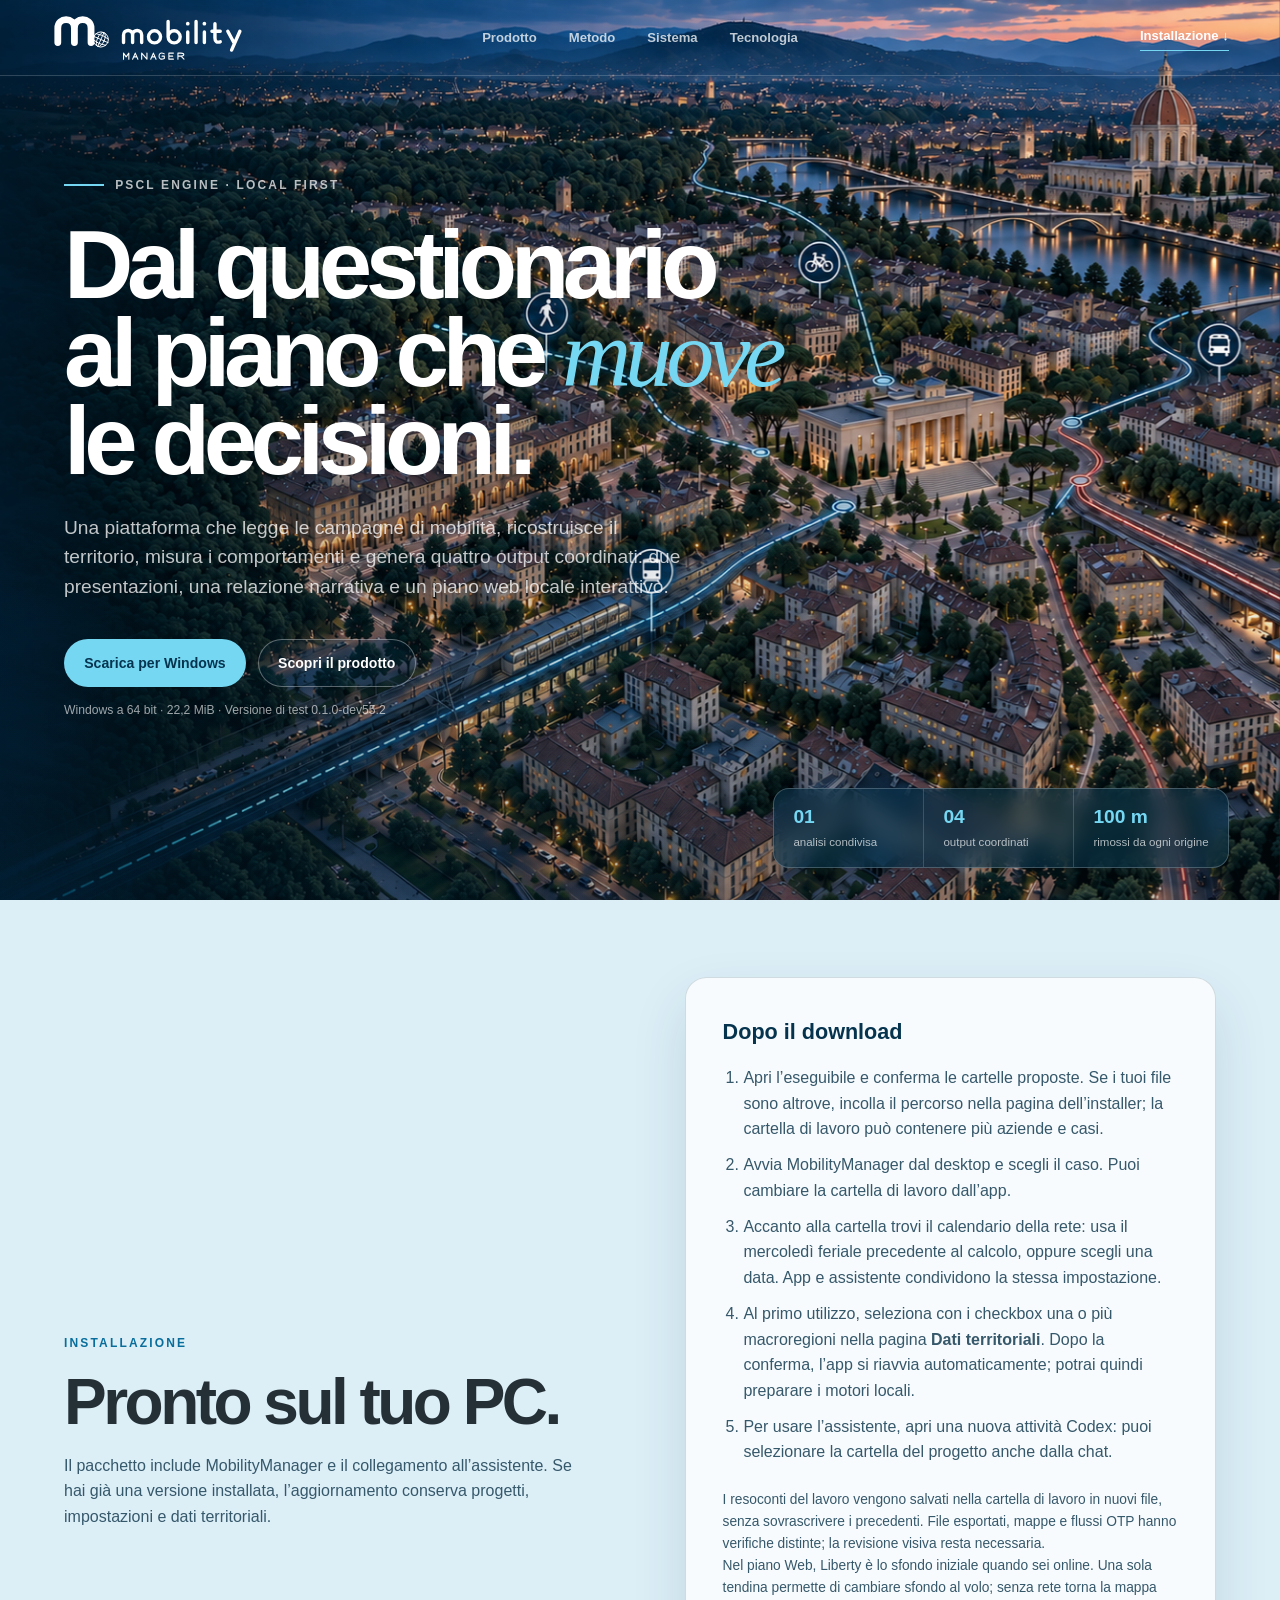
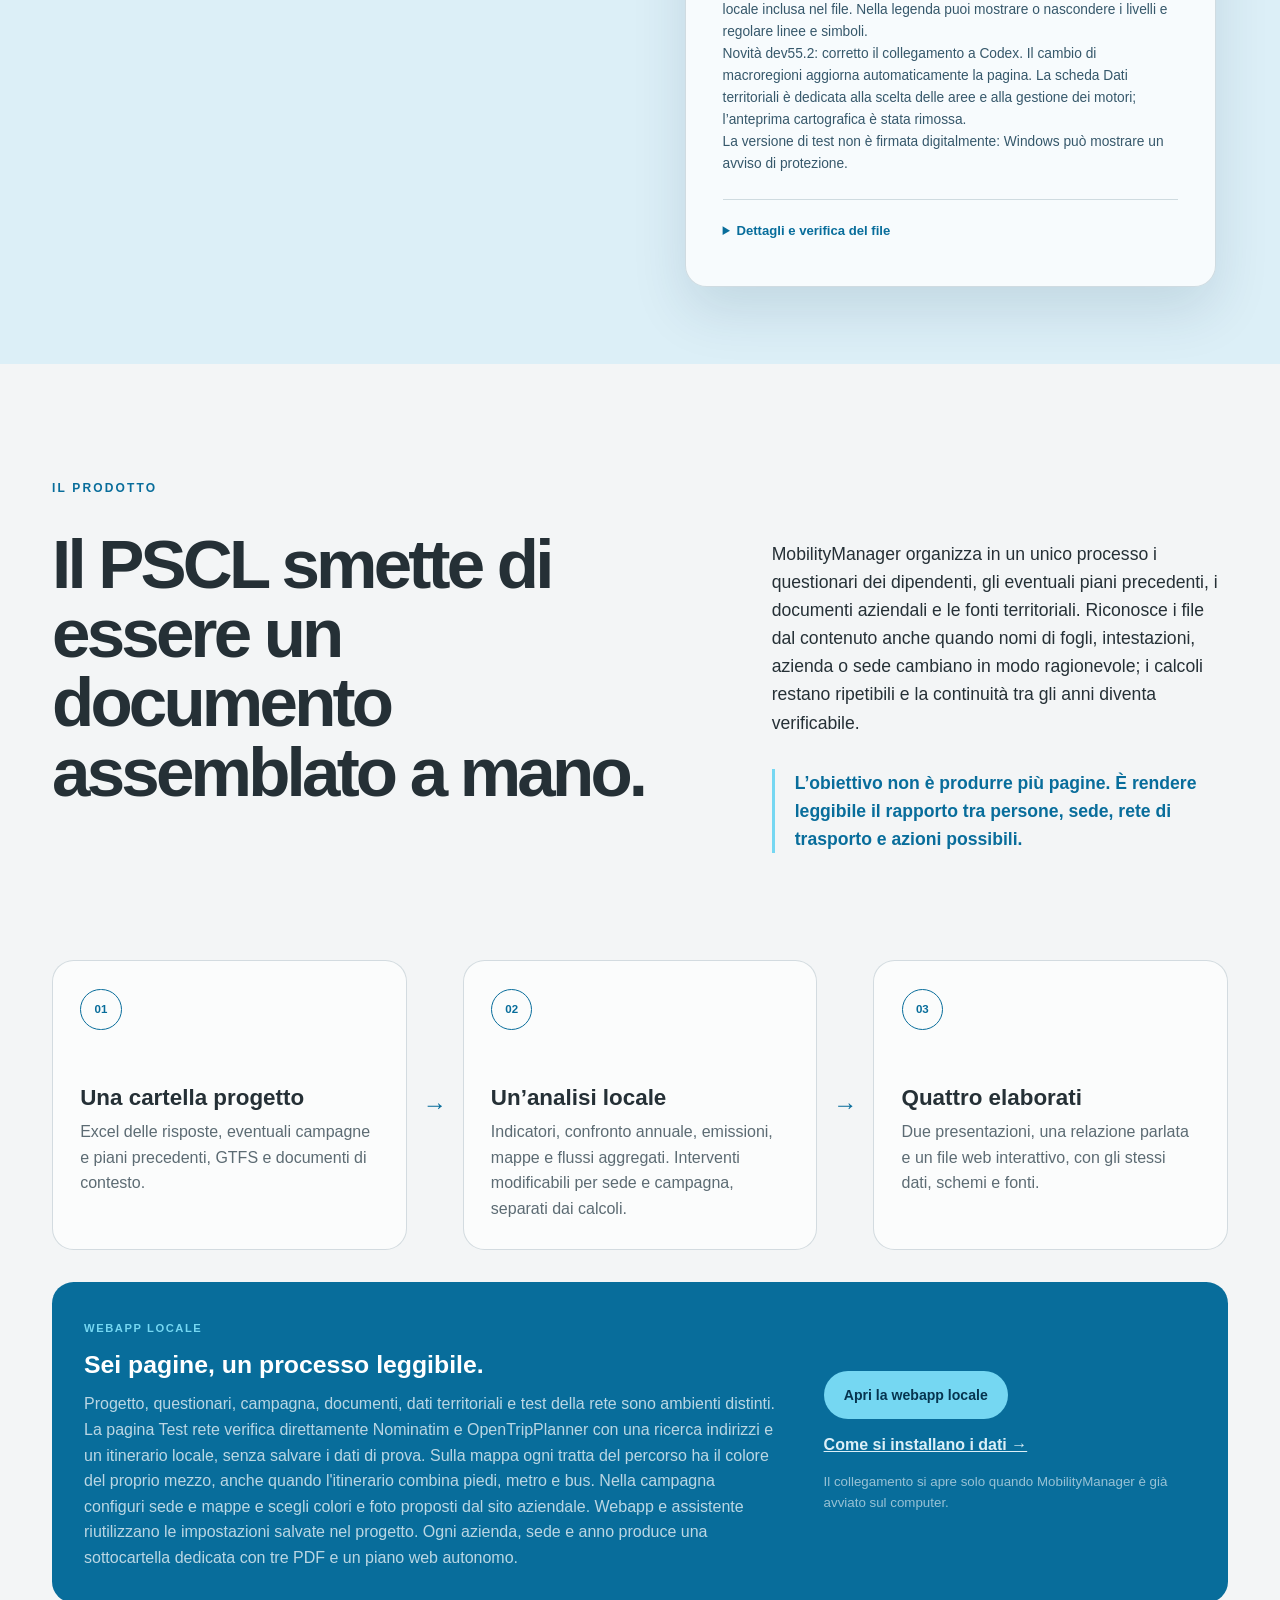
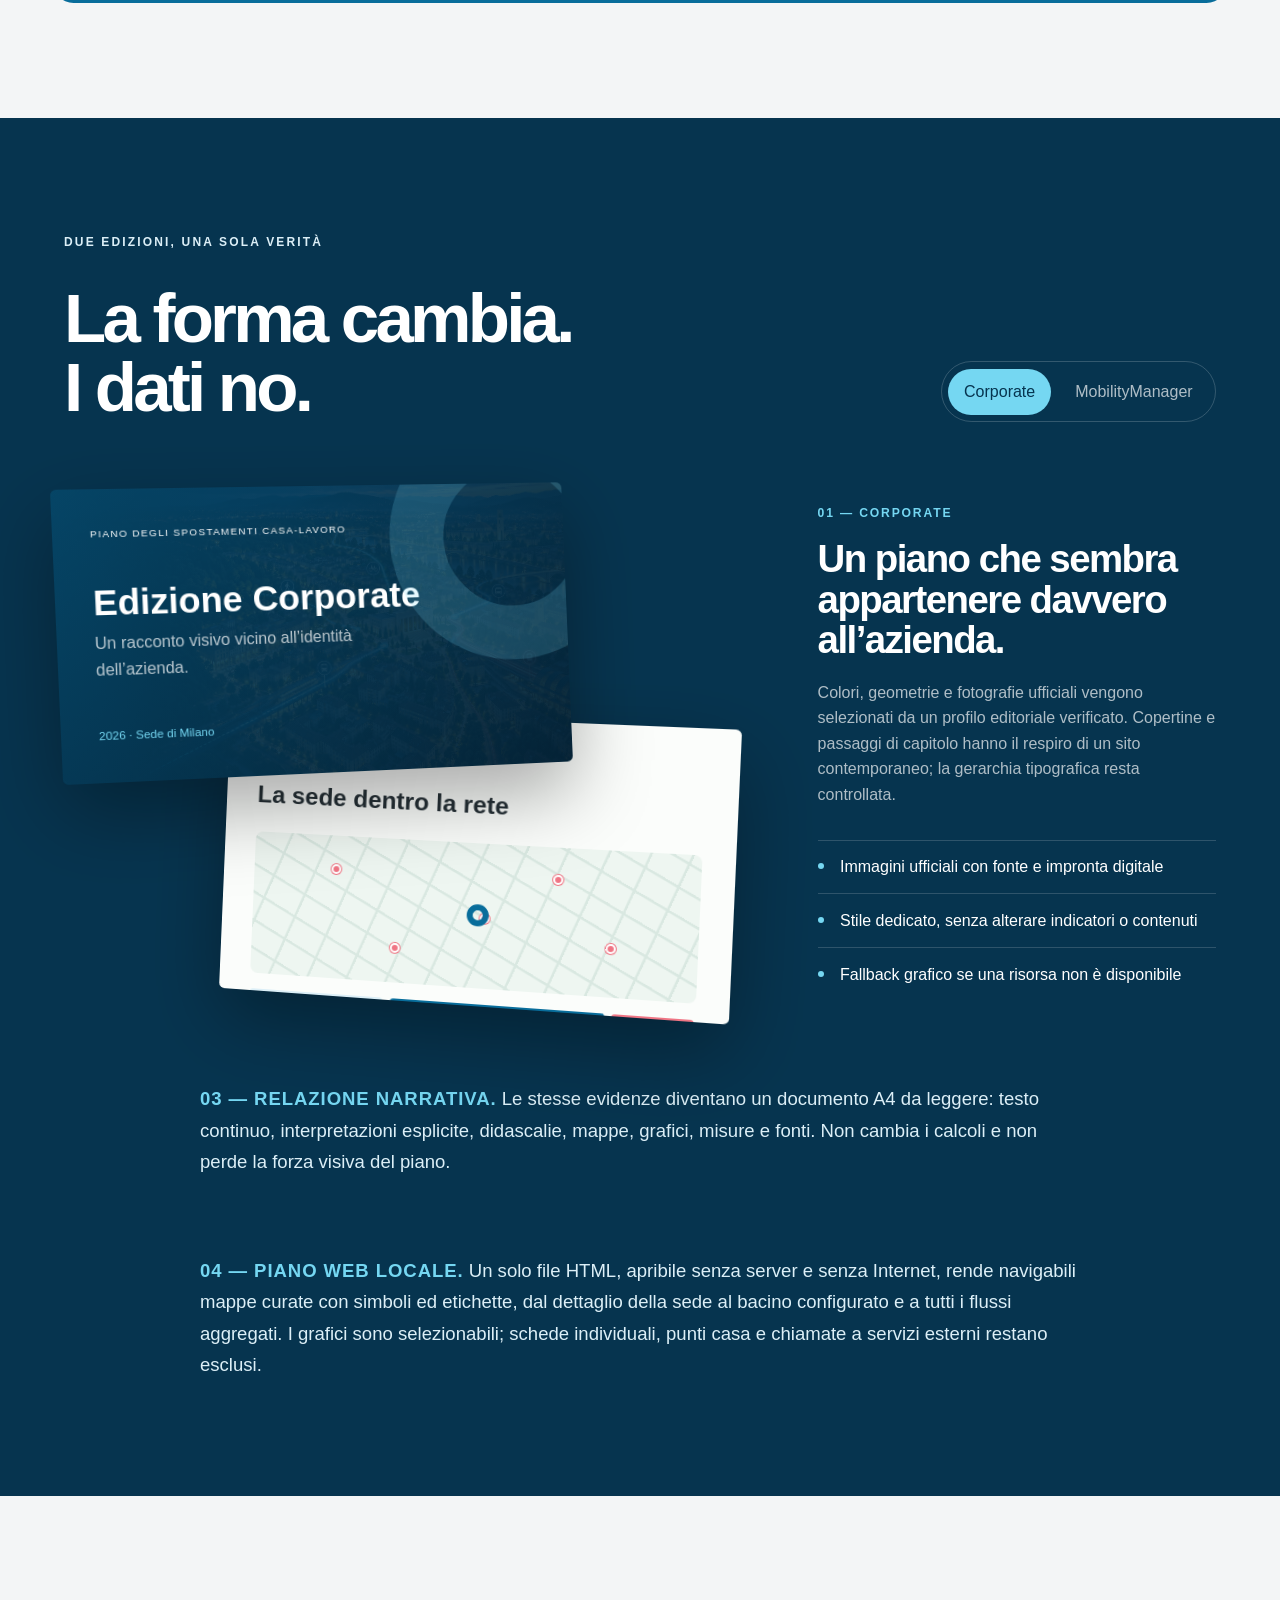
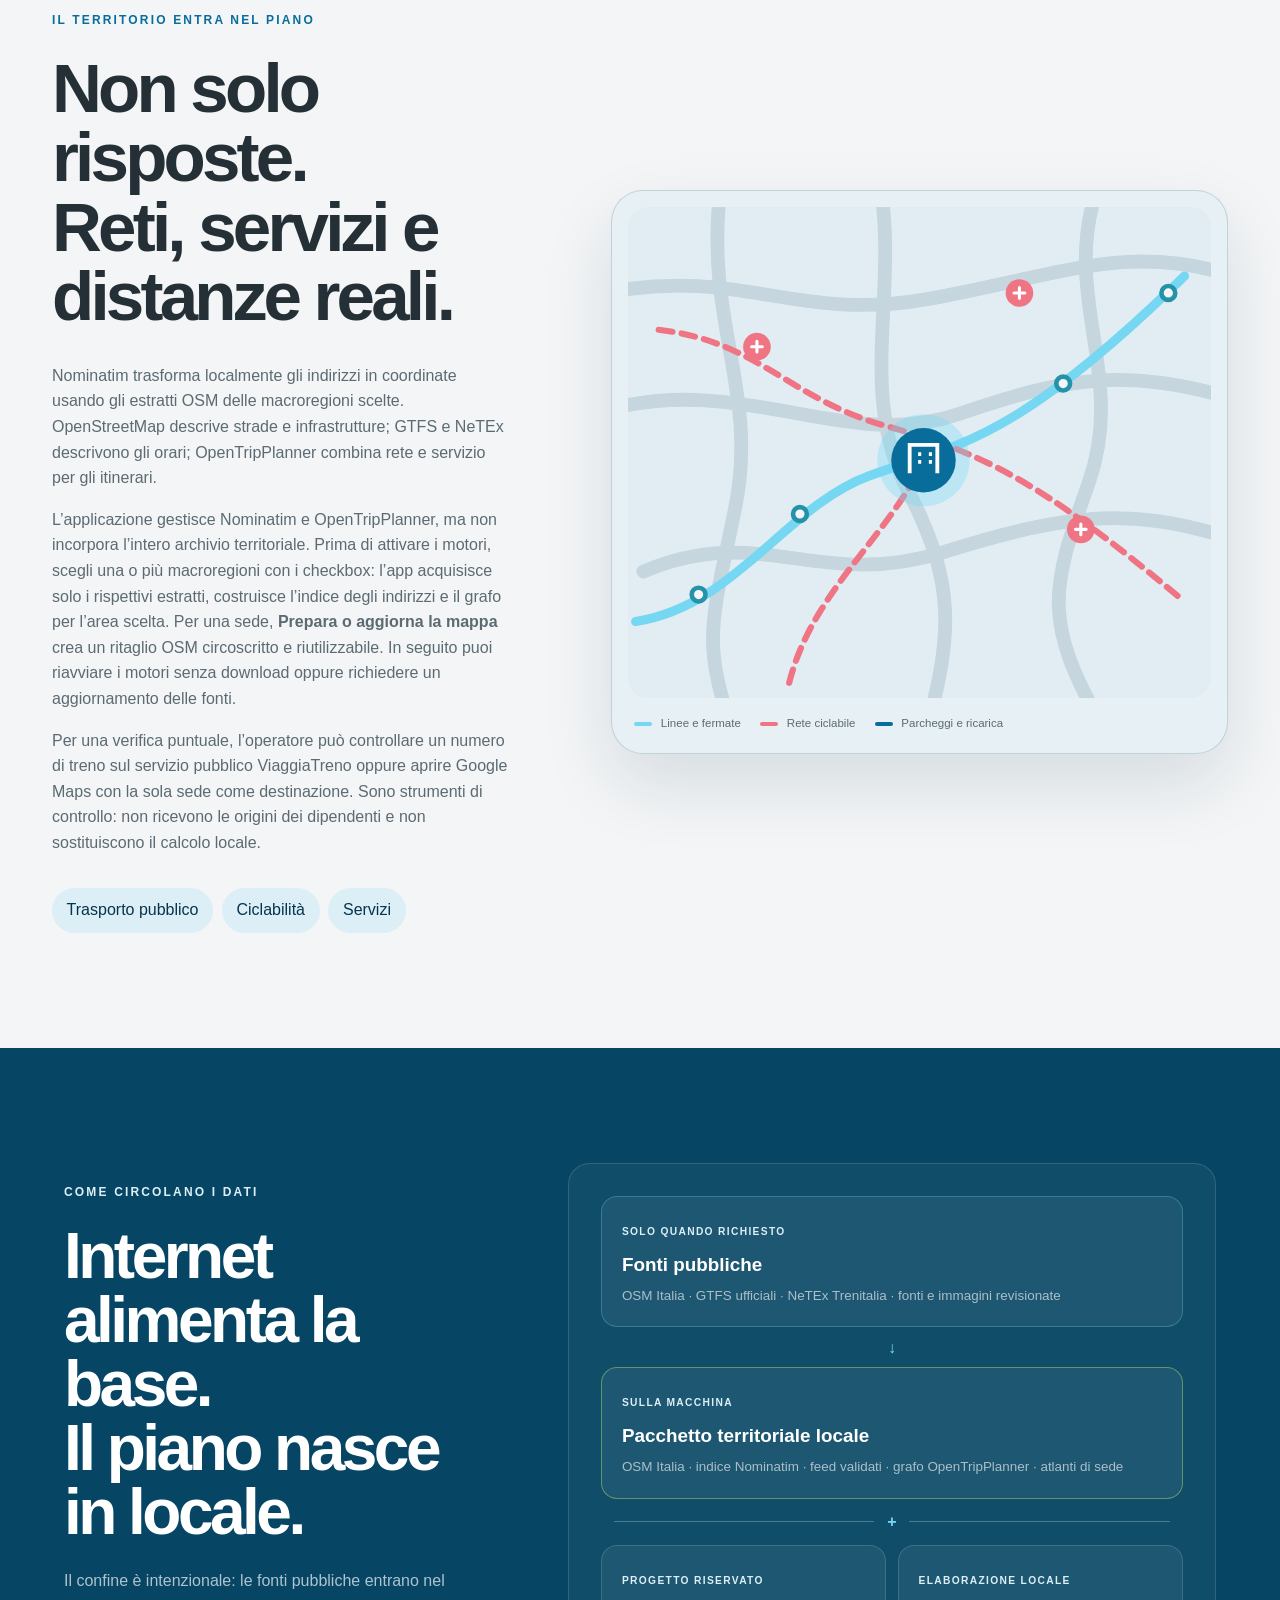
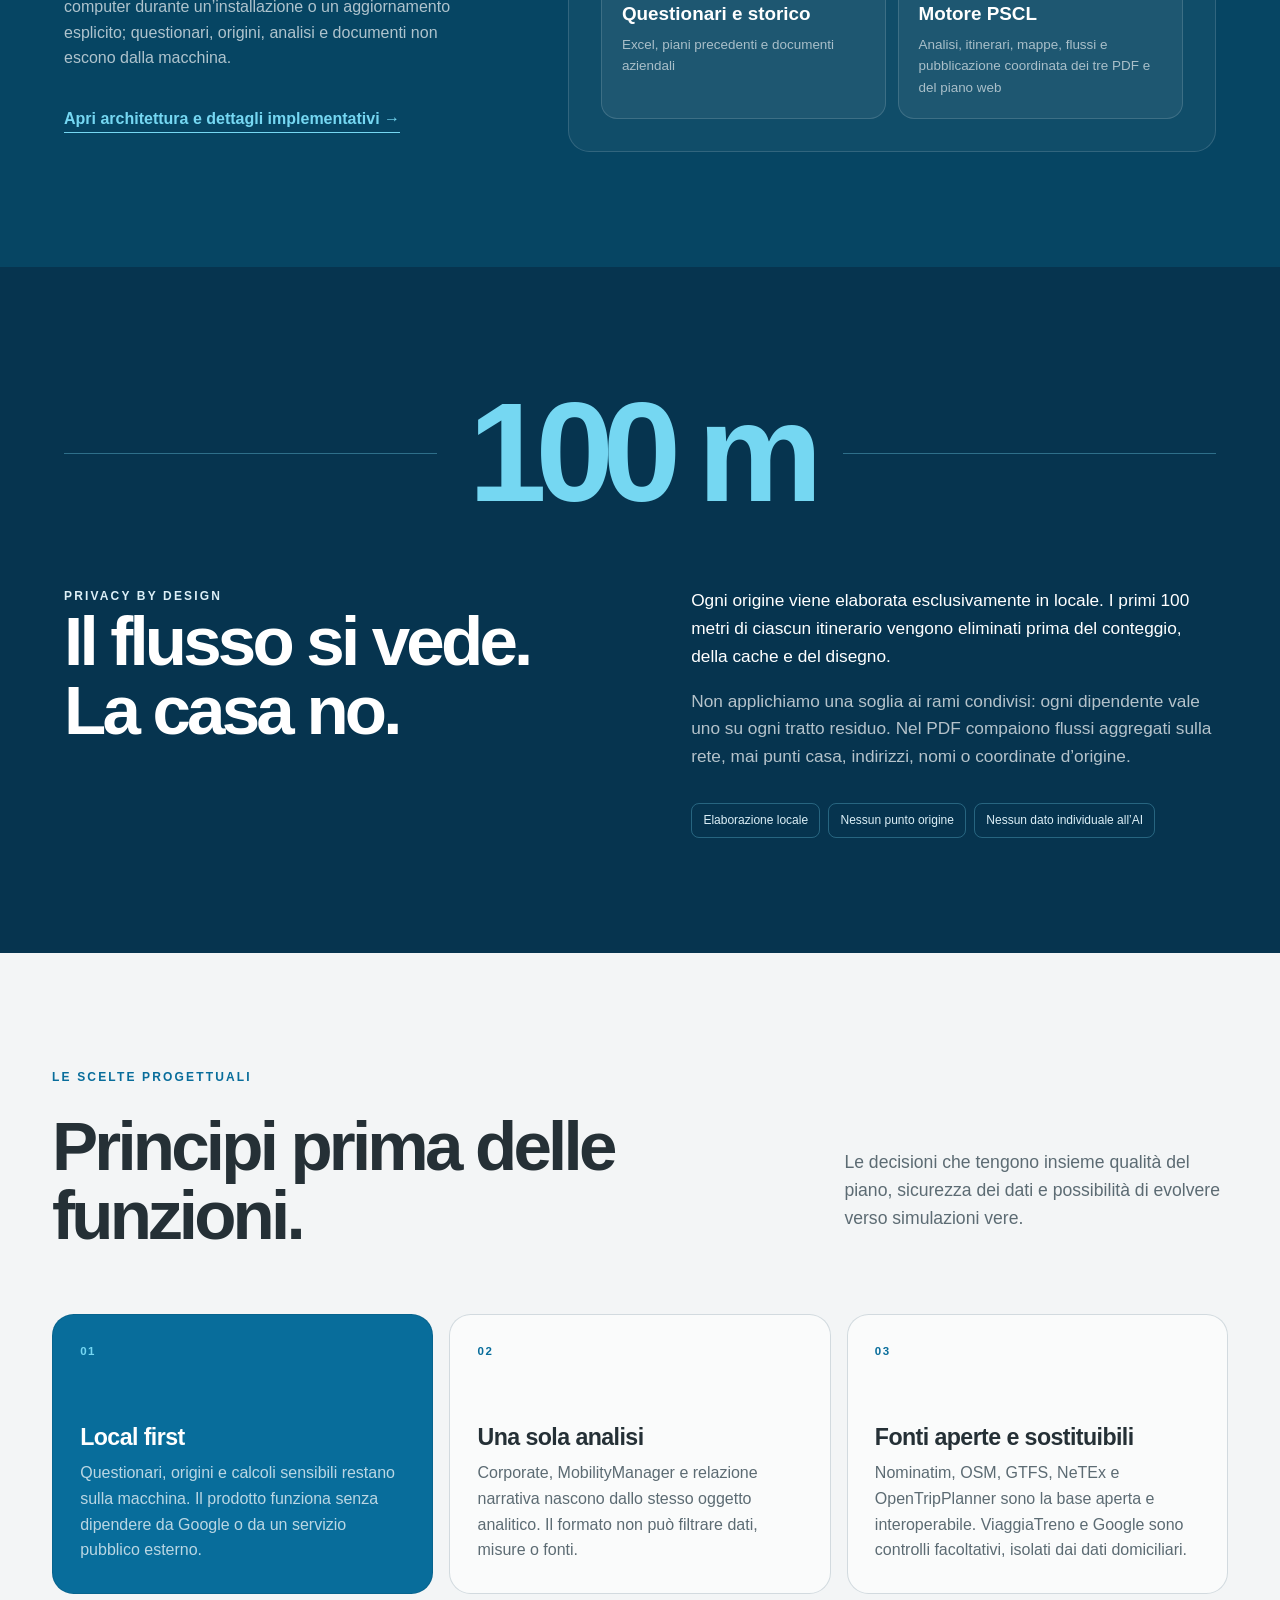
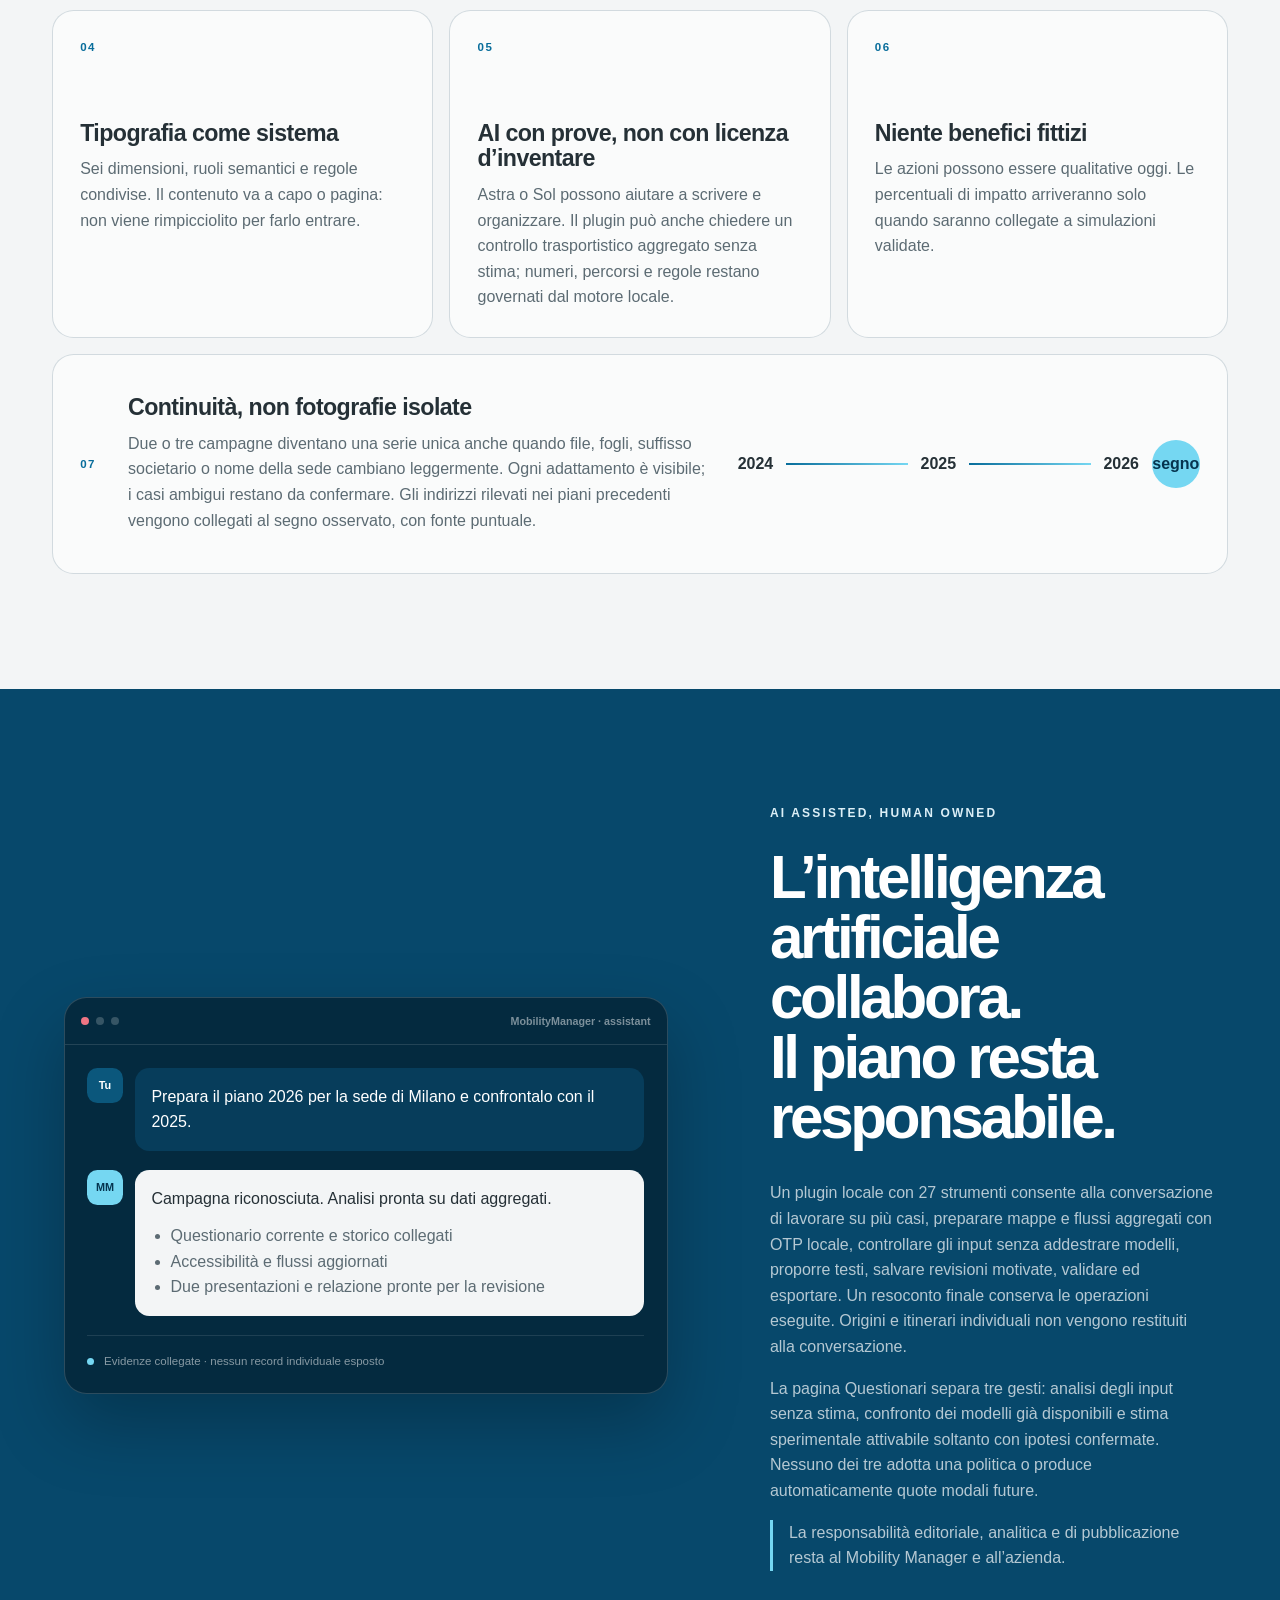
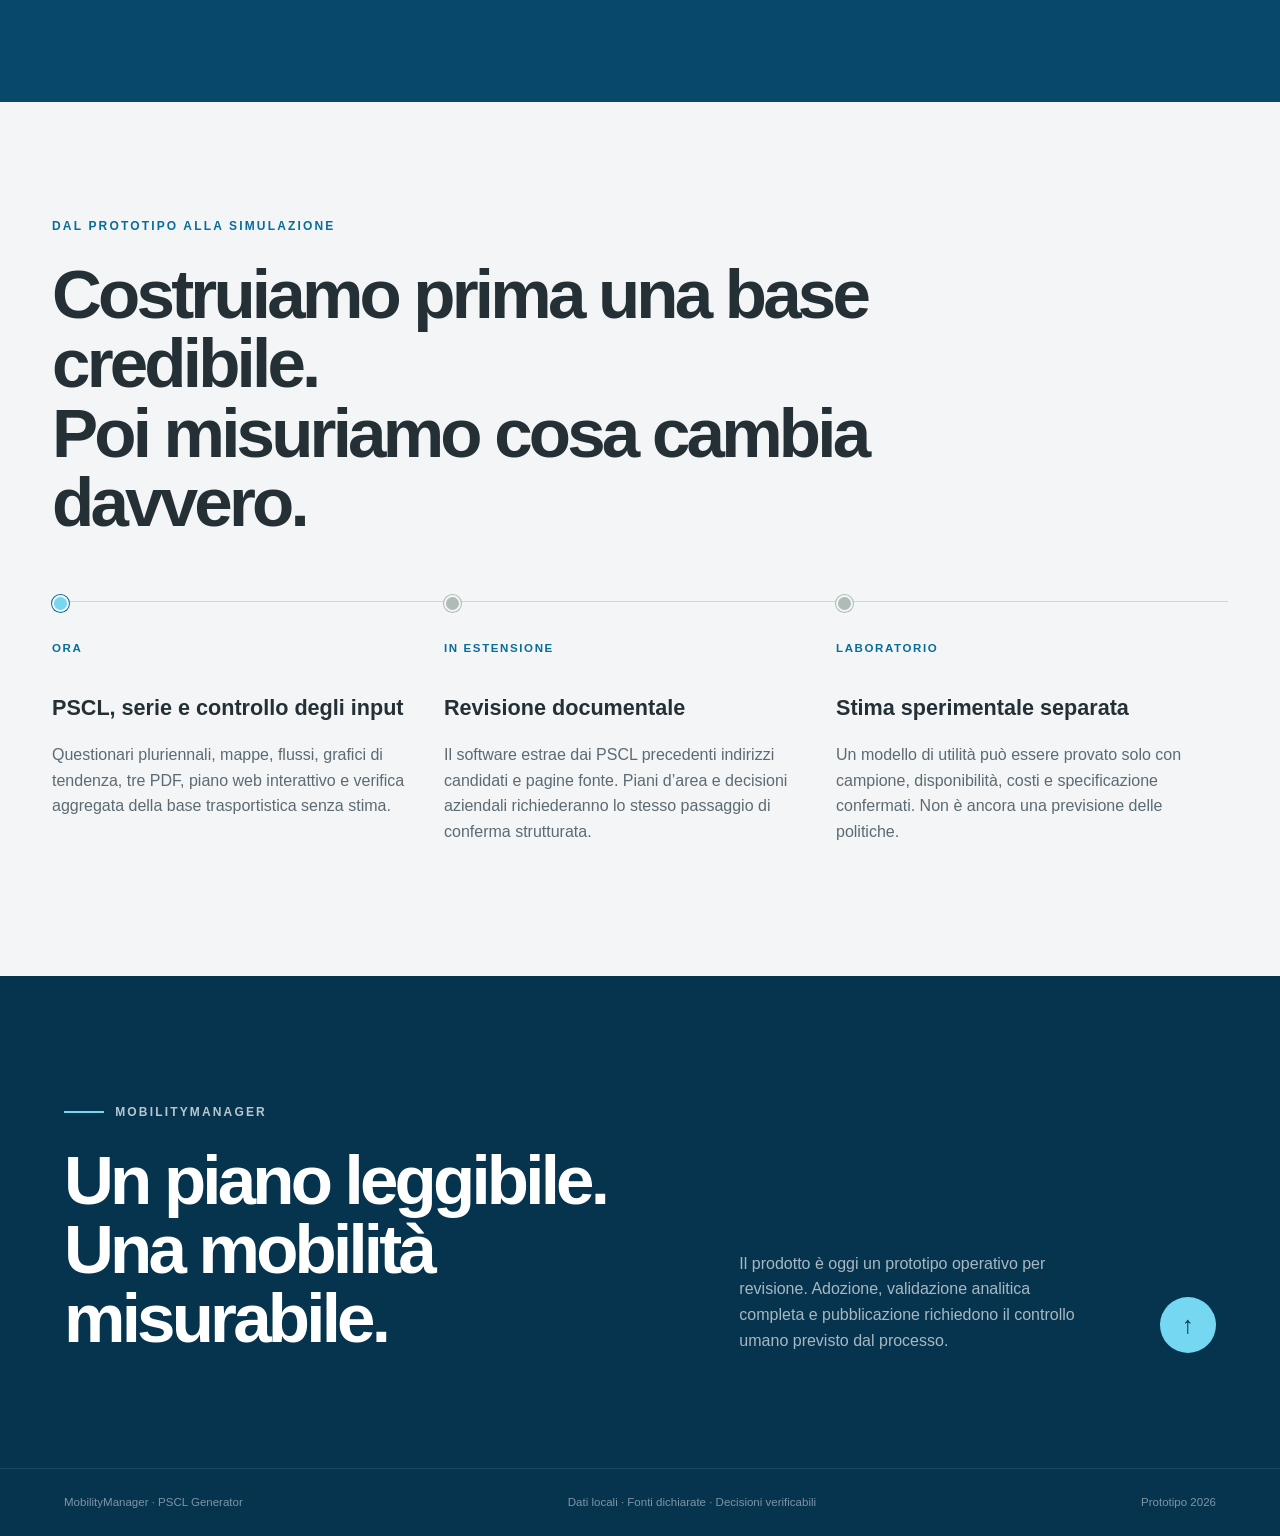
==== commit ed9eb972: "Publish dev55.2 download and territorial UI corrections" ====
--- a/index.html
+++ b/index.html
@@ -34,10 +34,10 @@
         <h1 id="hero-title">Dal questionario<br>al piano che <em>muove</em><br>le decisioni.</h1>
         <p class="hero-lede">Una piattaforma che legge le campagne di mobilità, ricostruisce il territorio, misura i comportamenti e genera quattro output coordinati: due presentazioni, una relazione narrativa e un piano web locale interattivo.</p>
         <div class="hero-actions">
-          <a class="button button-primary" href="https://raw.githubusercontent.com/GuidoGentile/mobilitymanager-download/c83614c/downloads/MobilityManager-Setup-0.1.0-dev55-x64.exe">Scarica per Windows</a>
+          <a class="button button-primary" href="https://github.com/GuidoGentile/mobilitymanager-download/releases/download/v0.1.0-dev55.2/MobilityManager-Setup-0.1.0-dev55.2-x64.exe">Scarica per Windows</a>
           <a class="button button-ghost" href="#prodotto">Scopri il prodotto</a>
         </div>
-        <p class="hero-download-note">Windows a 64 bit · 22,2 MiB · Versione di test 0.1.0-dev55</p>
+        <p class="hero-download-note">Windows a 64 bit · 22,2 MiB · Versione di test 0.1.0-dev55.2</p>
       </div>
       <div class="hero-proof" aria-label="Stato del prototipo">
         <div><strong>01</strong><span>analisi condivisa</span></div>
@@ -63,12 +63,12 @@
         </ol>
         <p>I resoconti del lavoro vengono salvati nella cartella di lavoro in nuovi file, senza sovrascrivere i precedenti. File esportati, mappe e flussi OTP hanno verifiche distinte; la revisione visiva resta necessaria.</p>
         <p>Nel piano Web, Liberty è lo sfondo iniziale quando sei online. Una sola tendina permette di cambiare sfondo al volo; senza rete torna la mappa locale inclusa nel file. Nella legenda puoi mostrare o nascondere i livelli e regolare linee e simboli.</p>
-        <p>Novità dev55: la scelta dello sfondo è nel piano Web, non nella Base territoriale. CARTO è stato rimosso. Dopo il cambio di macroregioni non occorre riavviare l’app a mano. Se il collegamento Codex fallisce, il dettaglio si apre in Blocco note per poterlo copiare.</p>
+        <p>Novità dev55.2: corretto il collegamento a Codex. Il cambio di macroregioni aggiorna automaticamente la pagina. La scheda Dati territoriali è dedicata alla scelta delle aree e alla gestione dei motori; l’anteprima cartografica è stata rimossa.</p>
         <p>La versione di test non è firmata digitalmente: Windows può mostrare un avviso di protezione.</p>
         <details class="package-details">
           <summary>Dettagli e verifica del file</summary>
-          <code>SHA-256<br>3e127bcf7e3cf468666eca464890825be5ee17b3859f50b9b4cd0d5ceafe5f08</code>
-          <div class="download-links"><a href="downloads/MobilityManager-Setup-0.1.0-dev55-x64.sha256.txt" download>File di verifica</a><a href="downloads/MobilityManager-Setup-0.1.0-dev55-x64.json" download>Informazioni sul pacchetto</a></div>
+          <code>SHA-256<br>857871cf6a204e3b3d37ad04b64f4d1369ceba0b00b350322a2c36a583d58dec</code>
+          <div class="download-links"><a href="downloads/MobilityManager-Setup-0.1.0-dev55.2-x64.sha256.txt" download>File di verifica</a><a href="downloads/MobilityManager-Setup-0.1.0-dev55.2-x64.json" download>Informazioni sul pacchetto</a></div>
         </details>
       </div>
     </section>
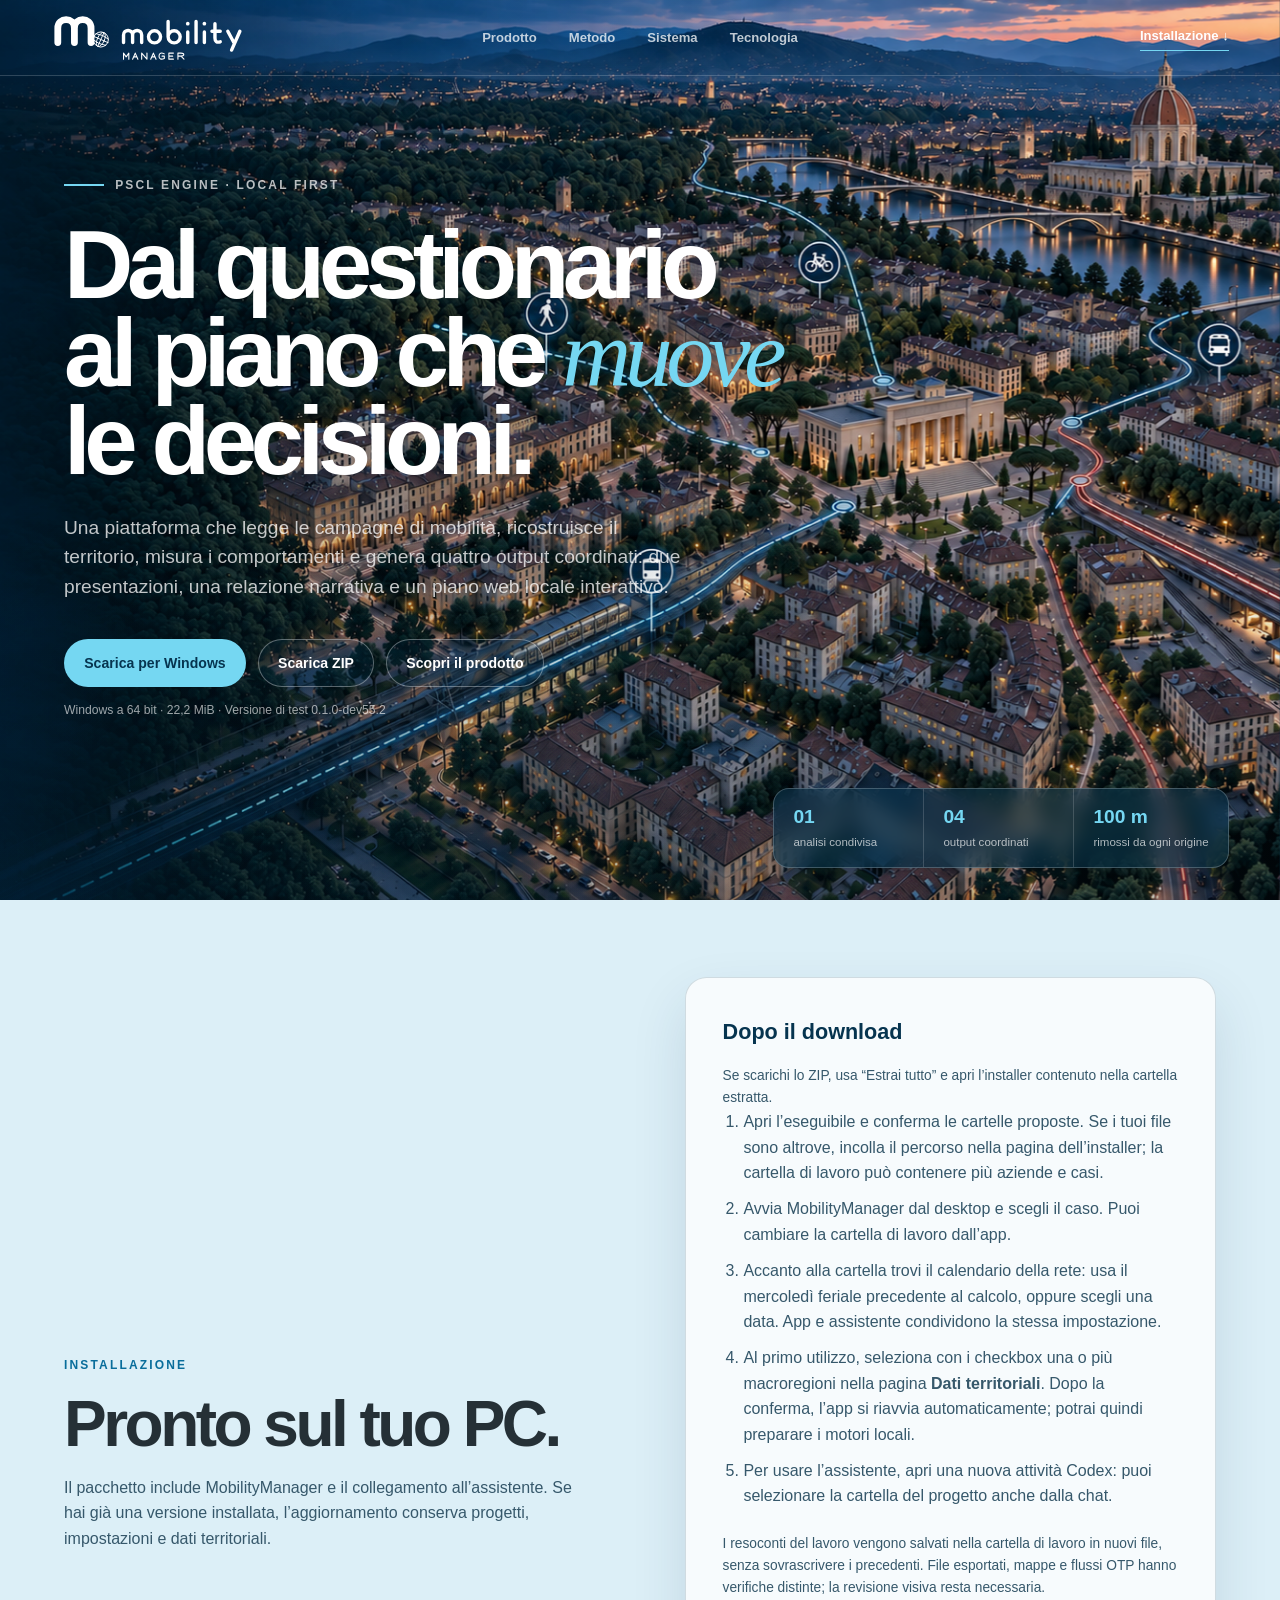
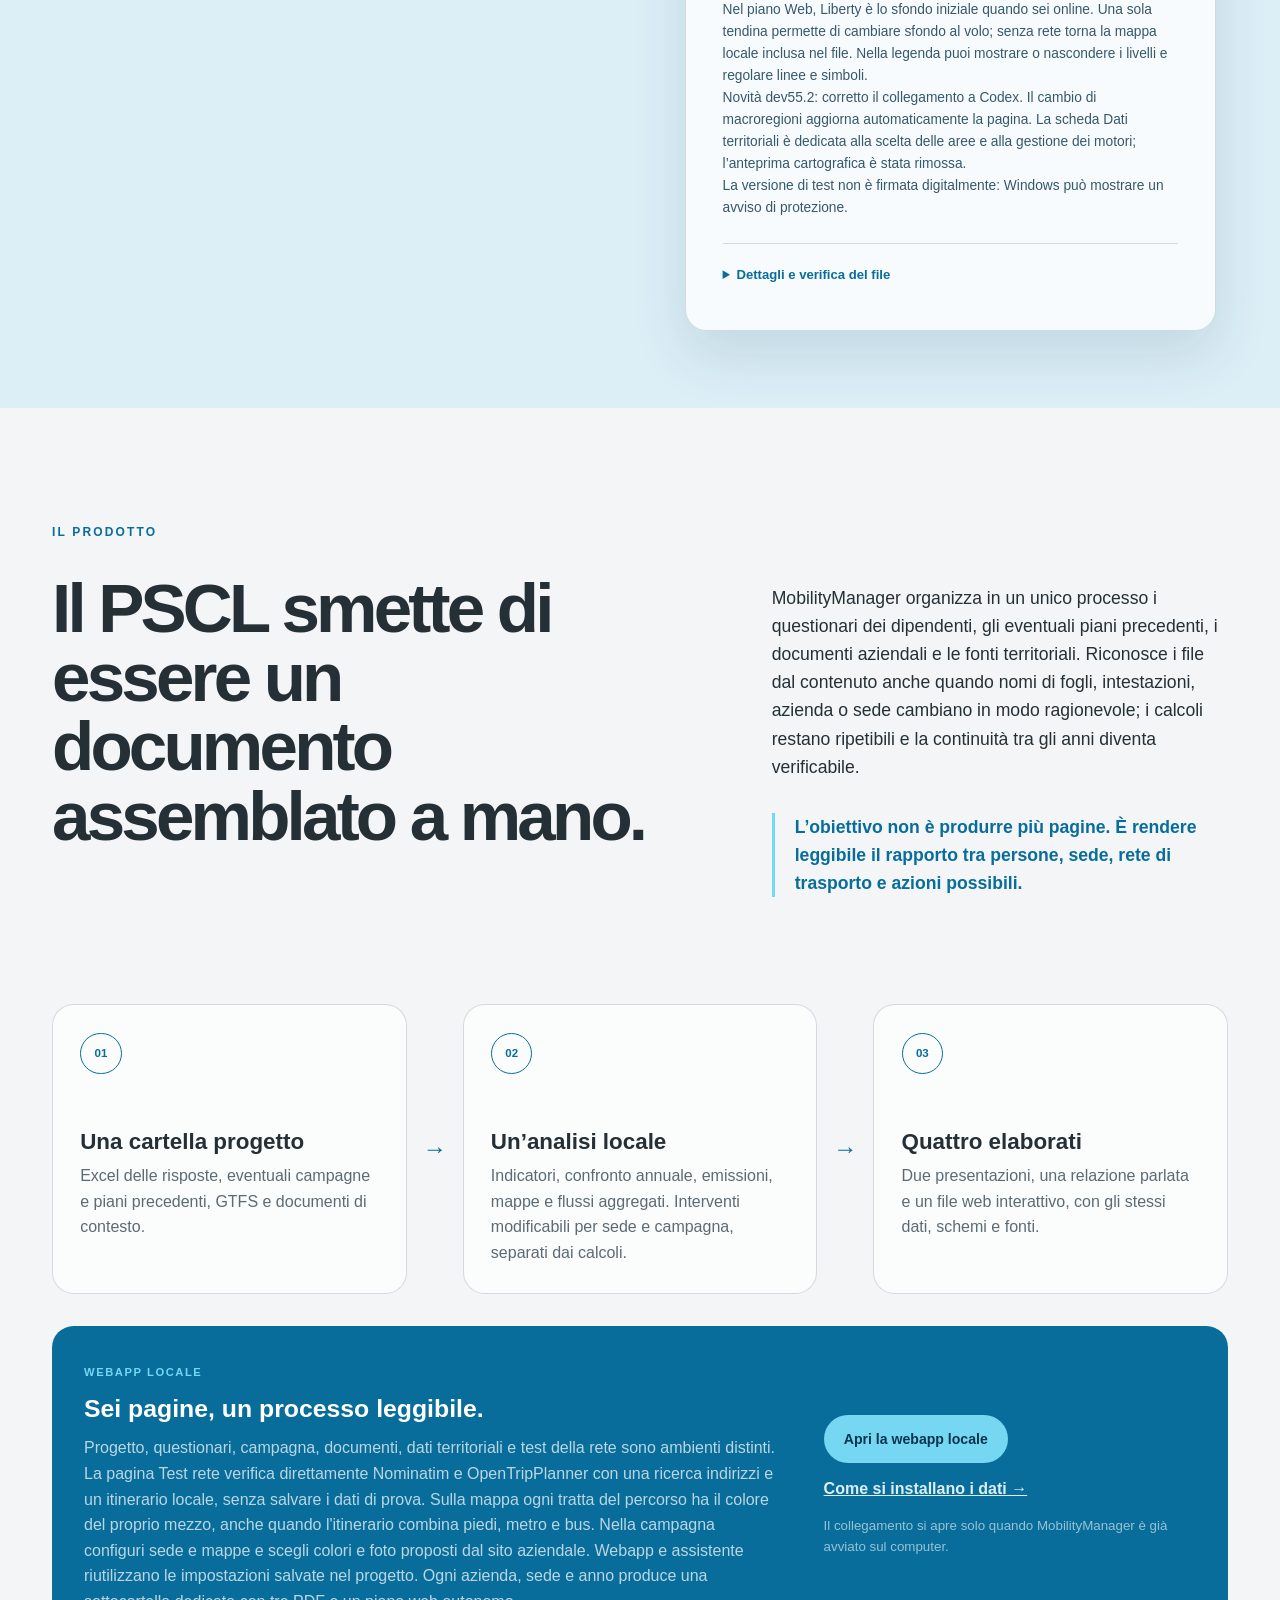
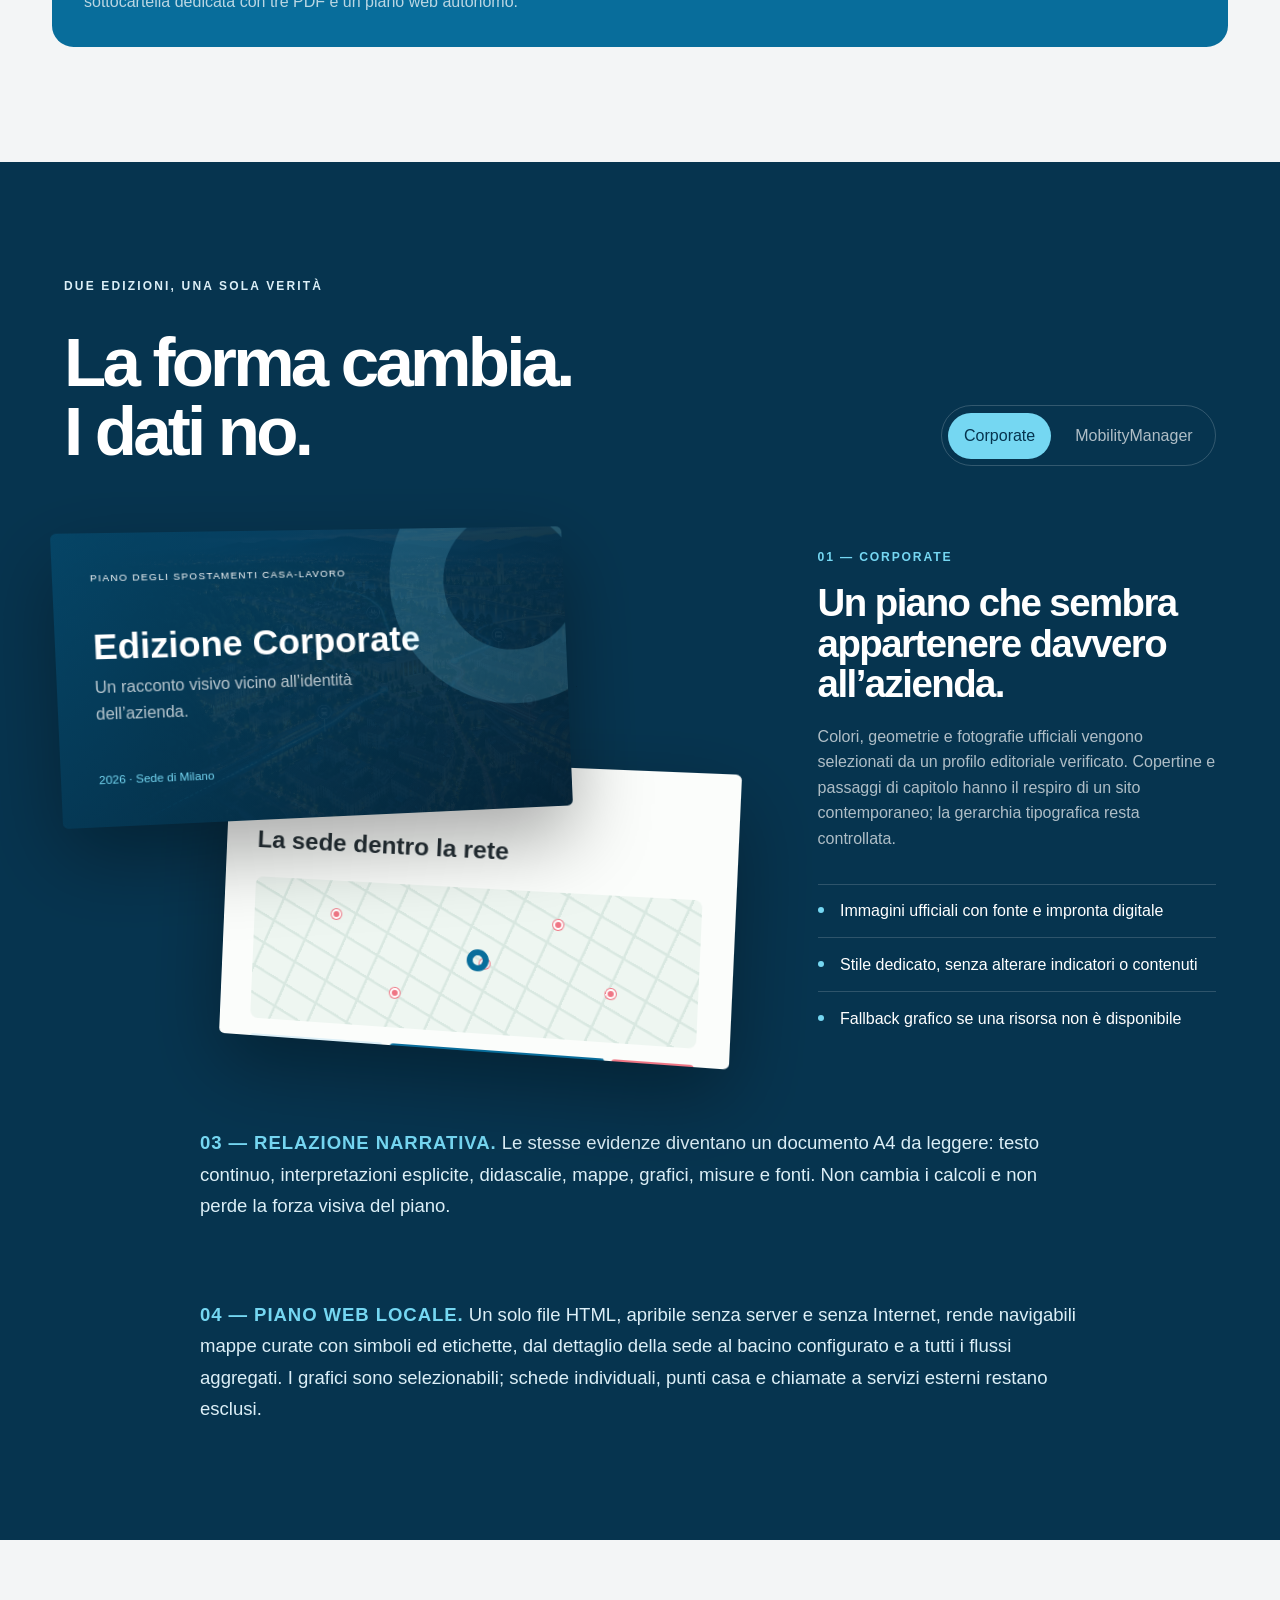
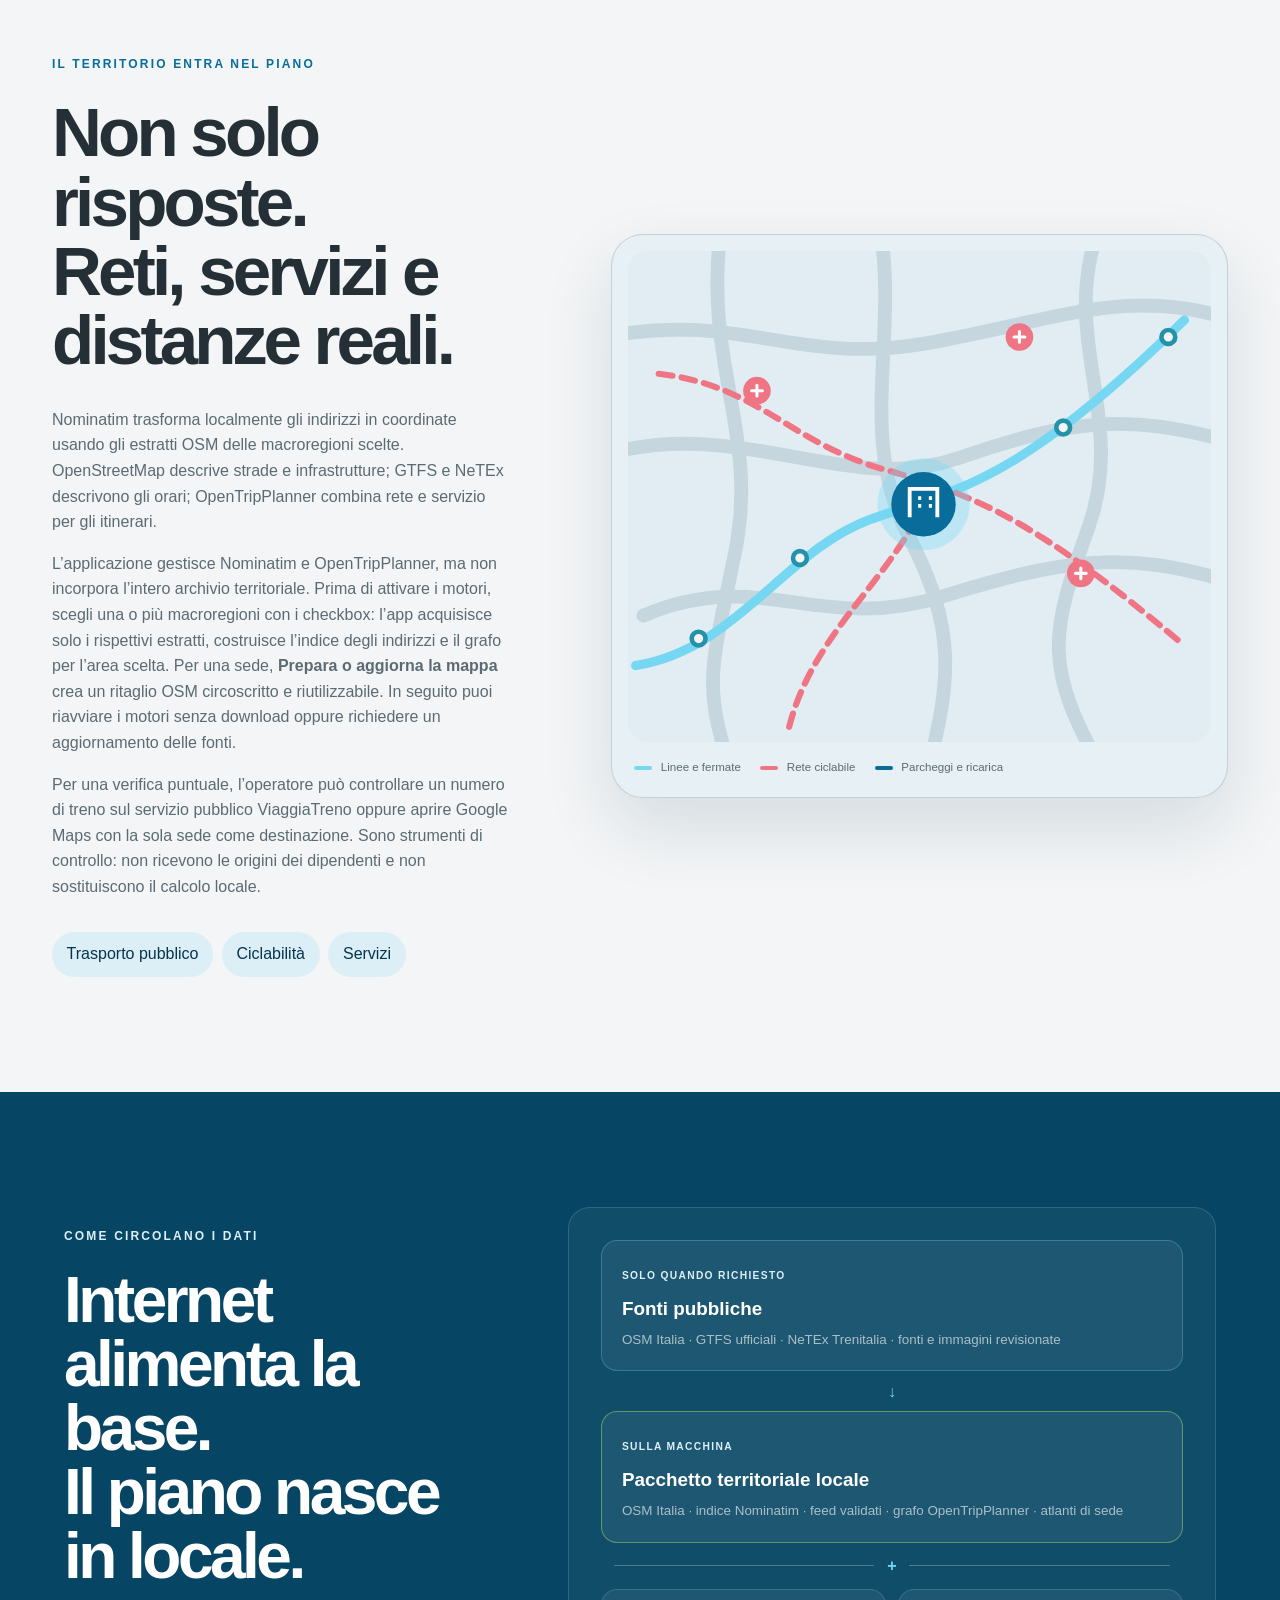
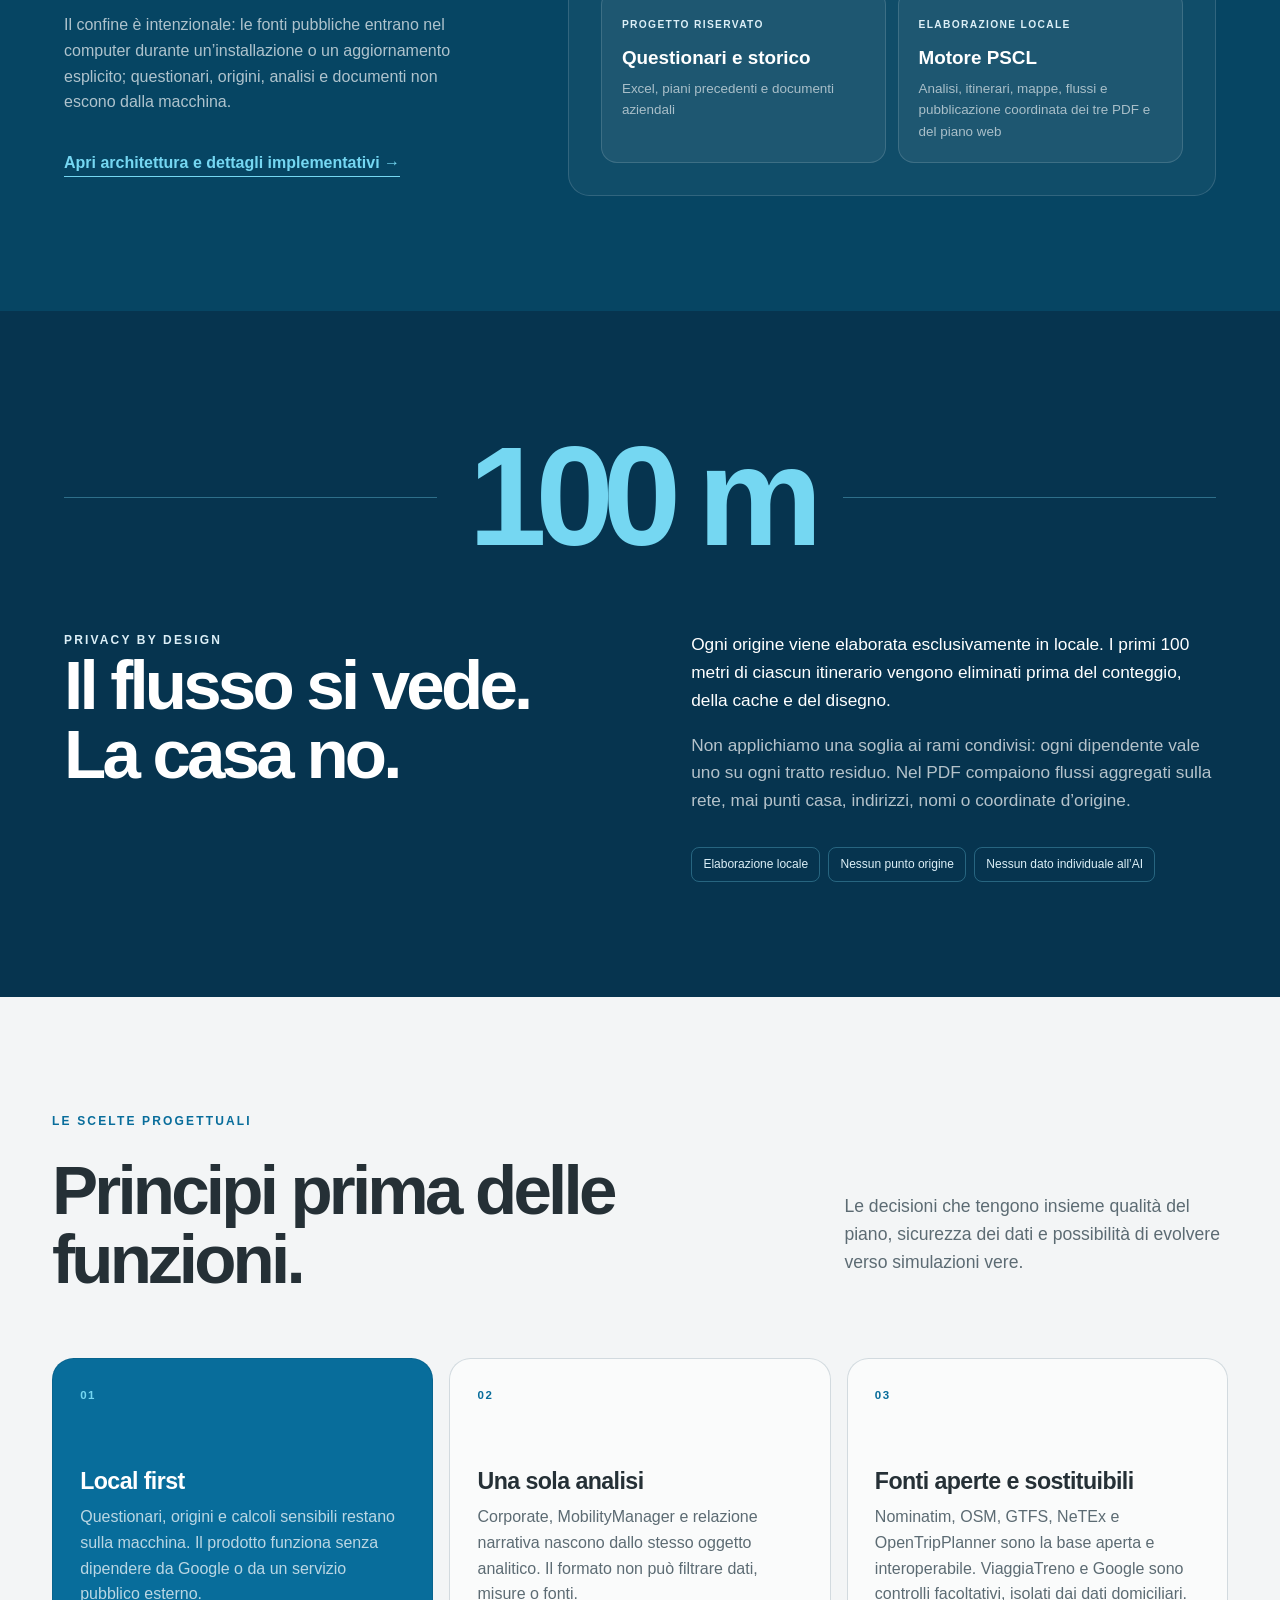
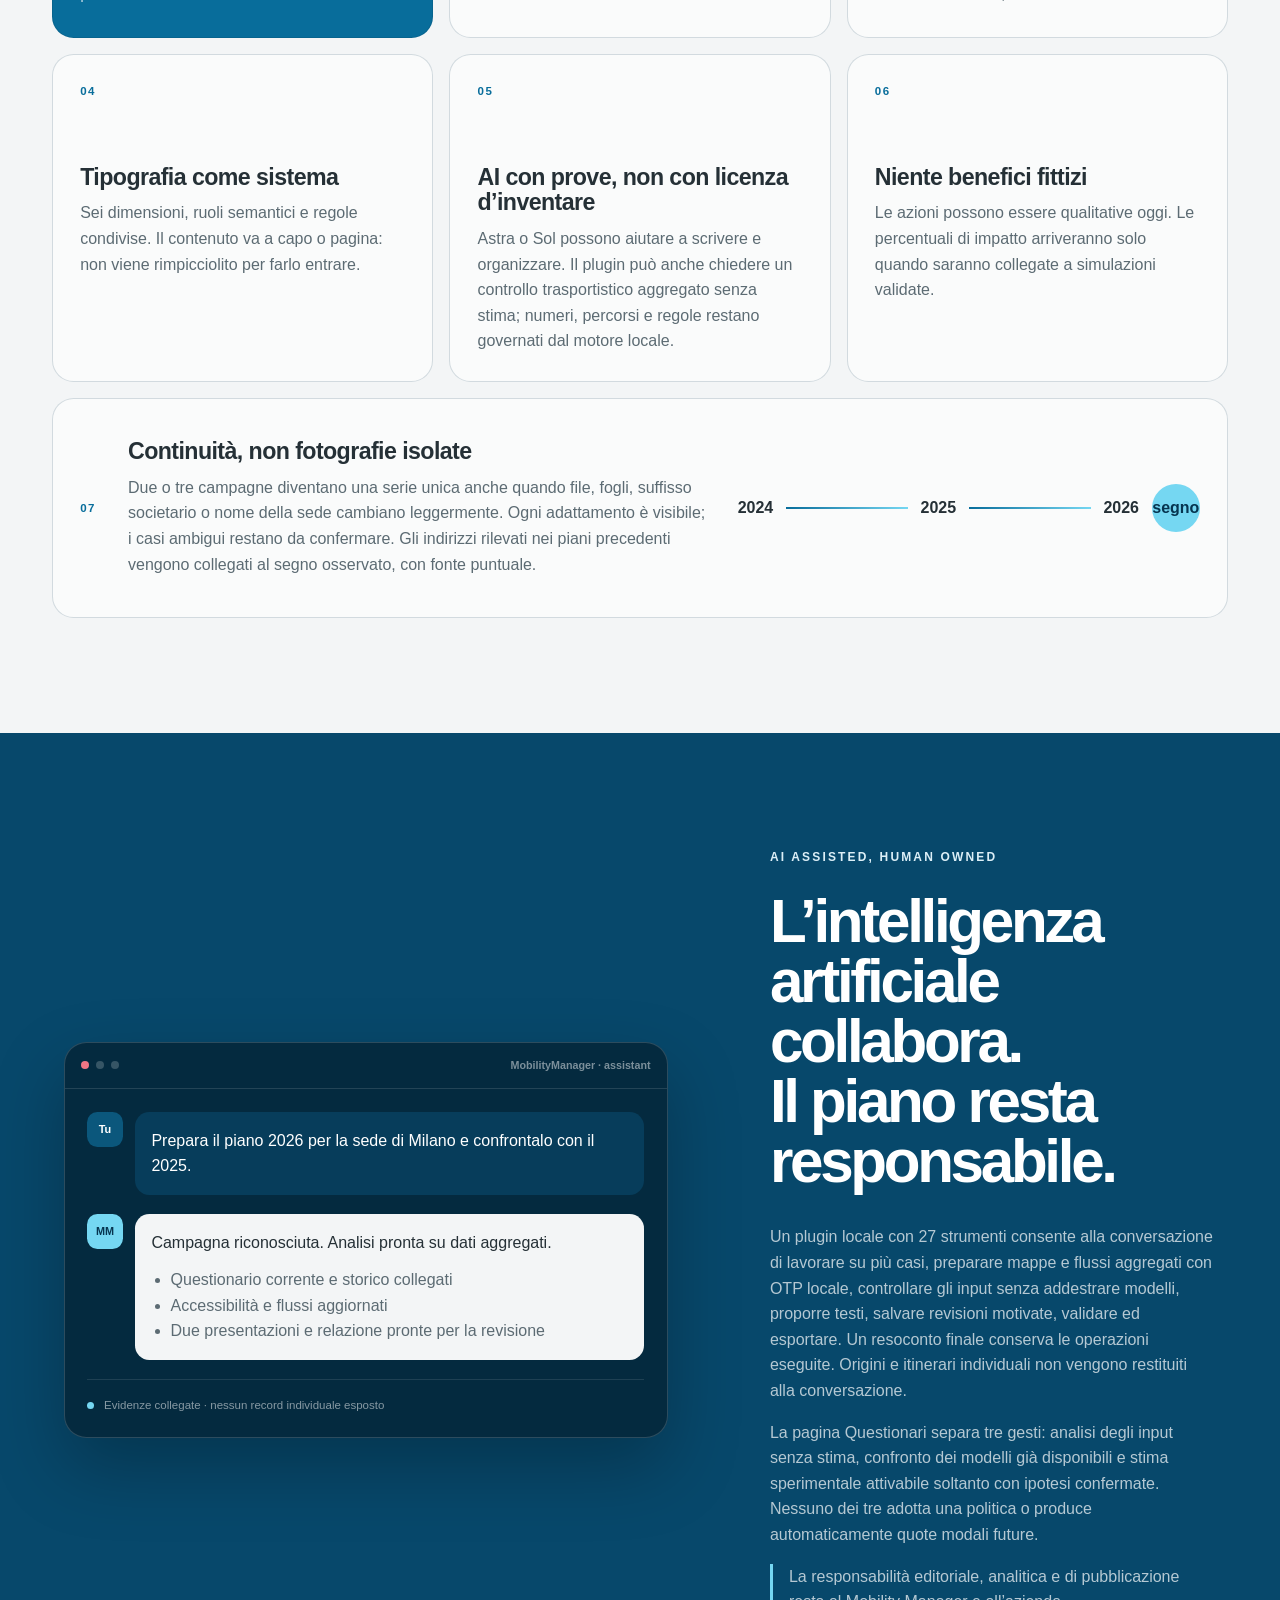
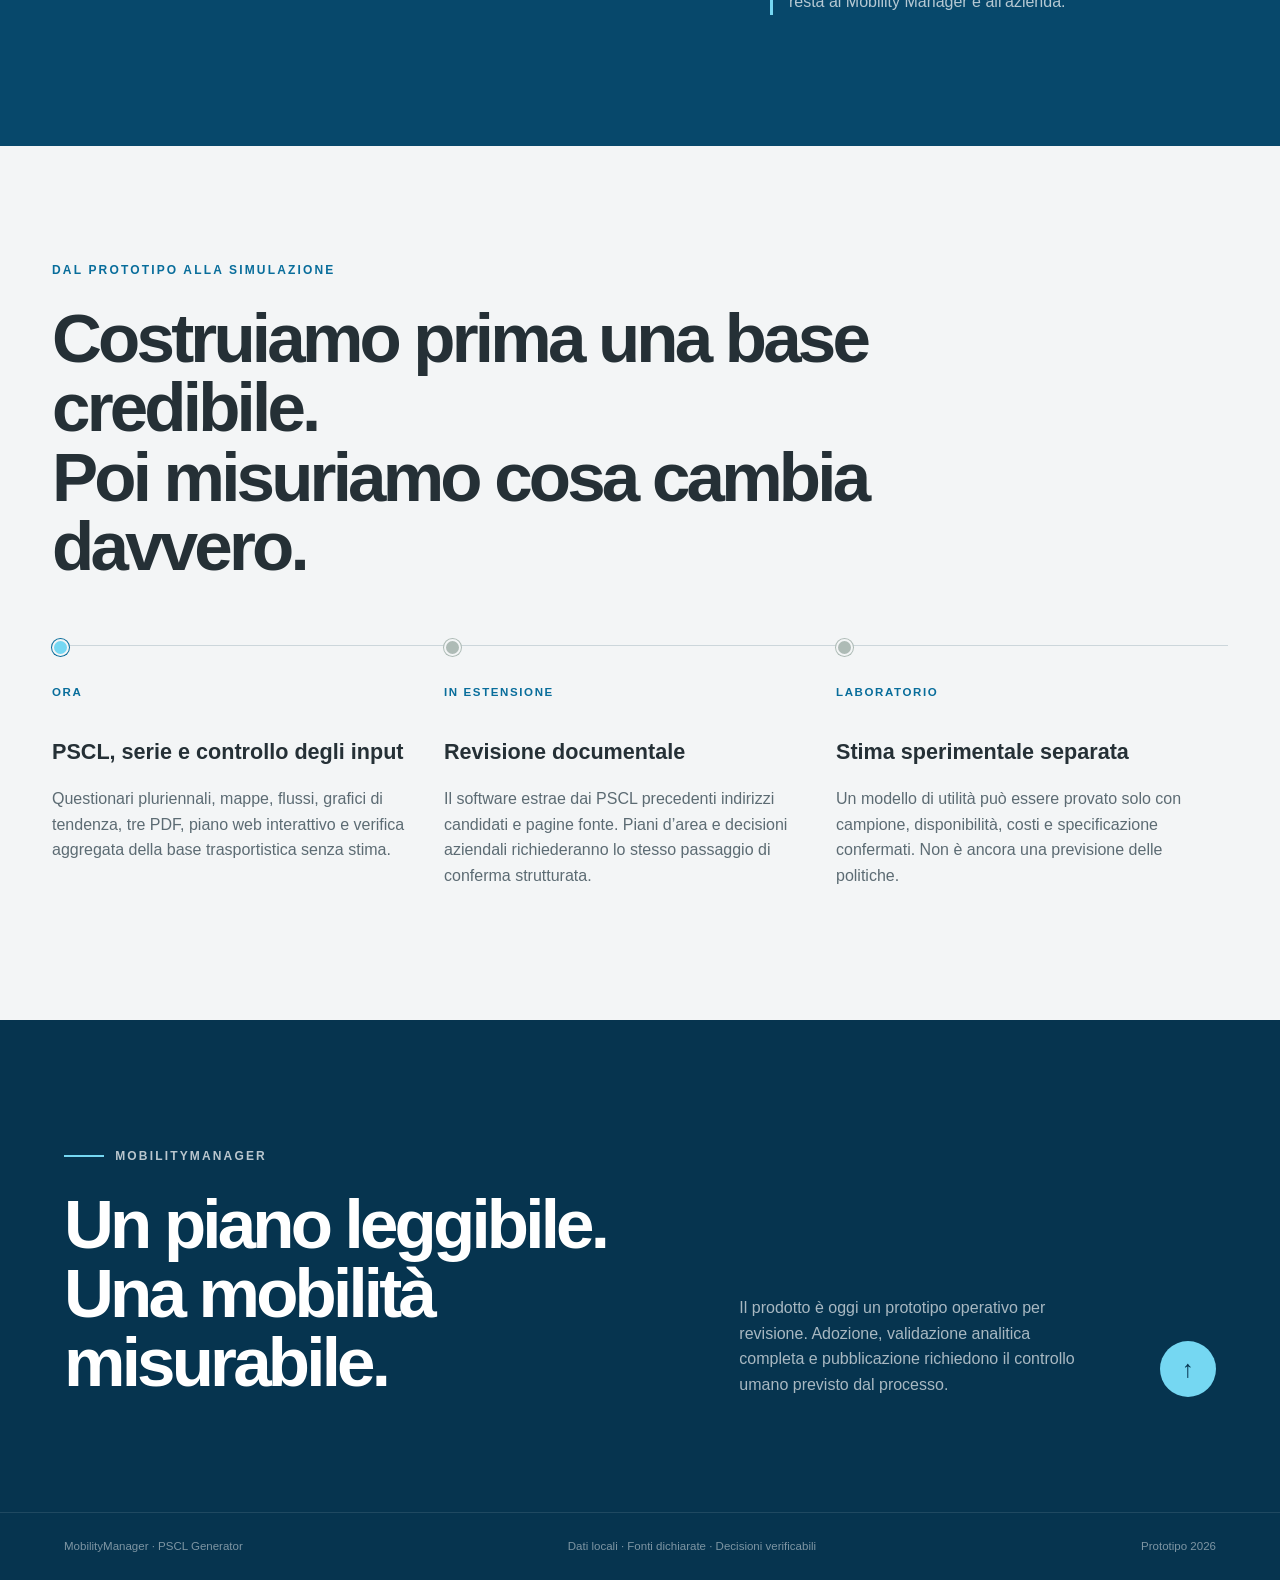
==== commit 0177611b: "Offer verified ZIP installer download on landing" ====
--- a/index.html
+++ b/index.html
@@ -35,6 +35,7 @@
         <p class="hero-lede">Una piattaforma che legge le campagne di mobilità, ricostruisce il territorio, misura i comportamenti e genera quattro output coordinati: due presentazioni, una relazione narrativa e un piano web locale interattivo.</p>
         <div class="hero-actions">
           <a class="button button-primary" href="https://github.com/GuidoGentile/mobilitymanager-download/releases/download/v0.1.0-dev55.2/MobilityManager-Setup-0.1.0-dev55.2-x64.exe">Scarica per Windows</a>
+          <a class="button button-ghost" href="https://github.com/GuidoGentile/mobilitymanager-download/releases/download/v0.1.0-dev55.2/MobilityManager-Setup-0.1.0-dev55.2-x64.zip">Scarica ZIP</a>
           <a class="button button-ghost" href="#prodotto">Scopri il prodotto</a>
         </div>
         <p class="hero-download-note">Windows a 64 bit · 22,2 MiB · Versione di test 0.1.0-dev55.2</p>
@@ -54,6 +55,7 @@
       </div>
       <div class="download-card">
         <h3>Dopo il download</h3>
+        <p>Se scarichi lo ZIP, usa “Estrai tutto” e apri l’installer contenuto nella cartella estratta.</p>
         <ol class="installation-steps">
           <li>Apri l’eseguibile e conferma le cartelle proposte. Se i tuoi file sono altrove, incolla il percorso nella pagina dell’installer; la cartella di lavoro può contenere più aziende e casi.</li>
           <li>Avvia MobilityManager dal desktop e scegli il caso. Puoi cambiare la cartella di lavoro dall’app.</li>
@@ -68,7 +70,7 @@
         <details class="package-details">
           <summary>Dettagli e verifica del file</summary>
           <code>SHA-256<br>857871cf6a204e3b3d37ad04b64f4d1369ceba0b00b350322a2c36a583d58dec</code>
-          <div class="download-links"><a href="downloads/MobilityManager-Setup-0.1.0-dev55.2-x64.sha256.txt" download>File di verifica</a><a href="downloads/MobilityManager-Setup-0.1.0-dev55.2-x64.json" download>Informazioni sul pacchetto</a></div>
+          <div class="download-links"><a href="downloads/MobilityManager-Setup-0.1.0-dev55.2-x64.sha256.txt" download>Verifica EXE</a><a href="downloads/MobilityManager-Setup-0.1.0-dev55.2-x64.zip.sha256.txt" download>Verifica ZIP</a><a href="downloads/MobilityManager-Setup-0.1.0-dev55.2-x64.json" download>Informazioni sul pacchetto</a></div>
         </details>
       </div>
     </section>
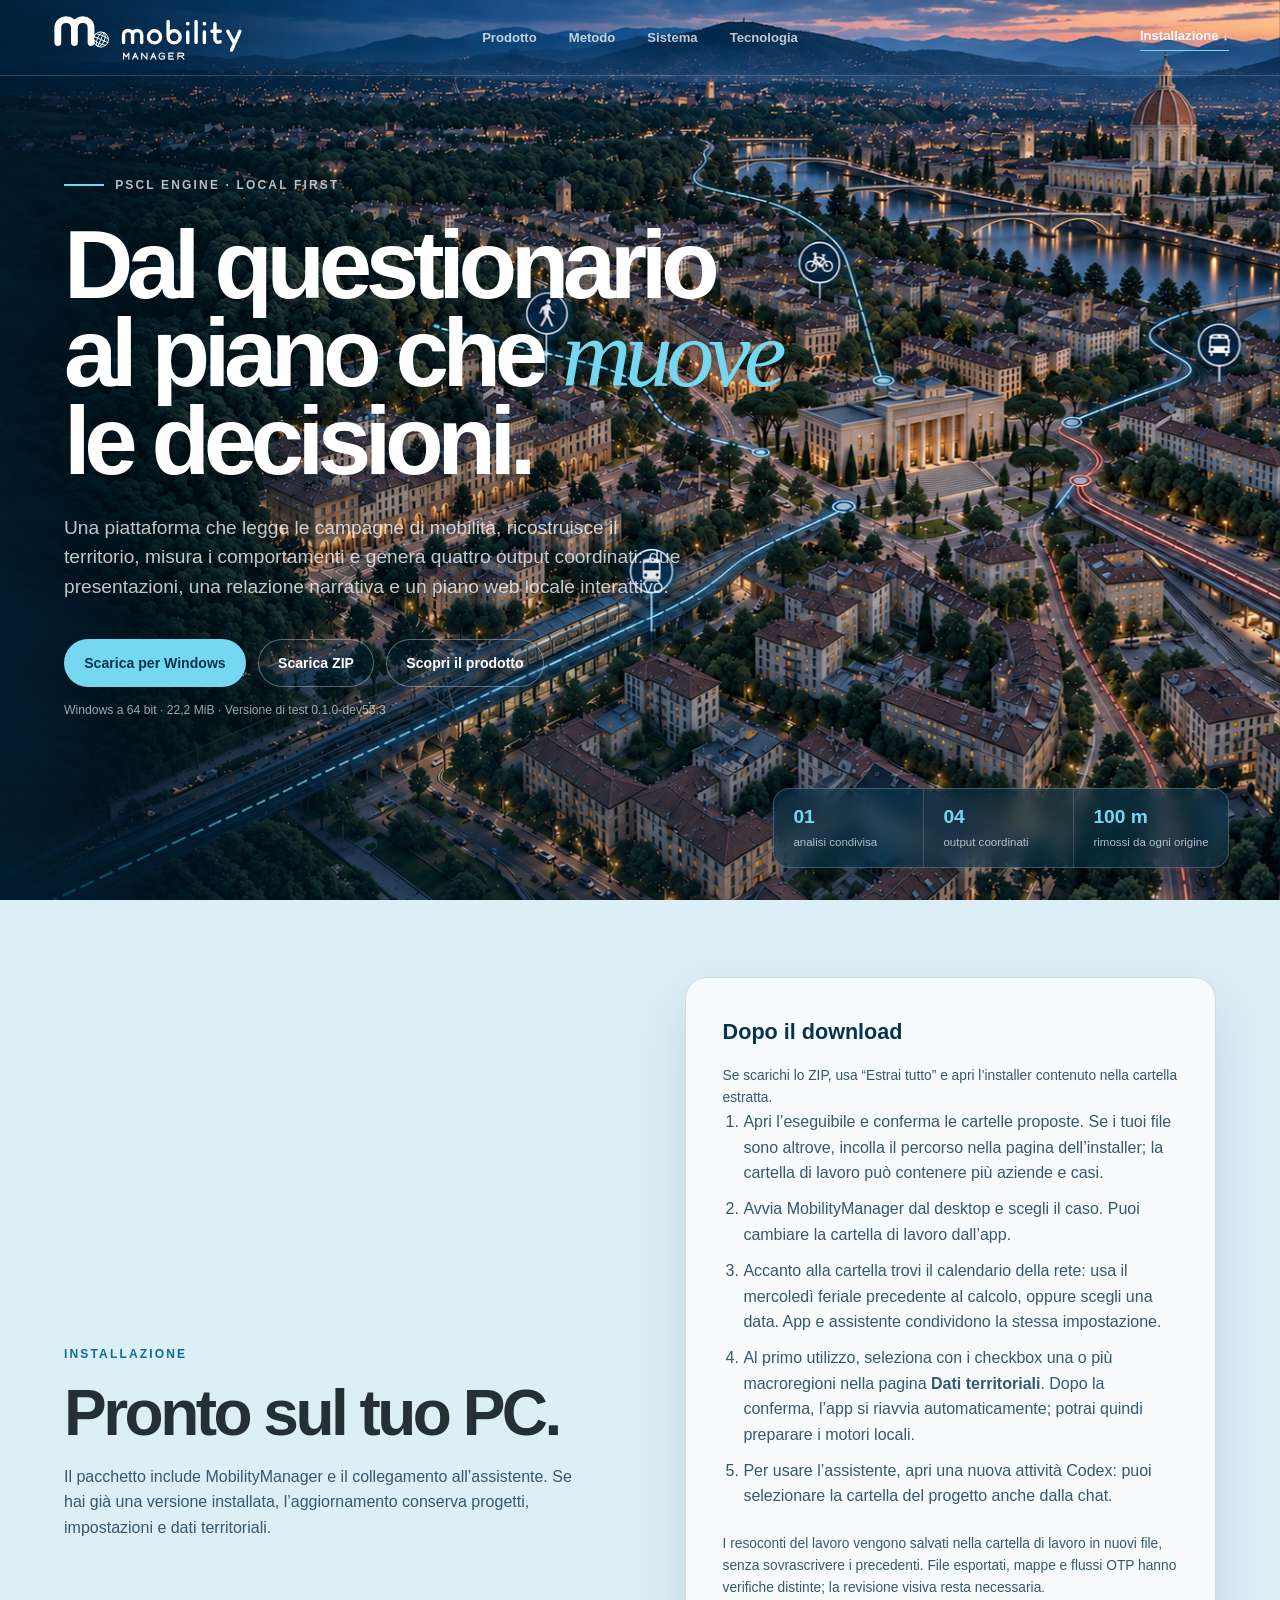
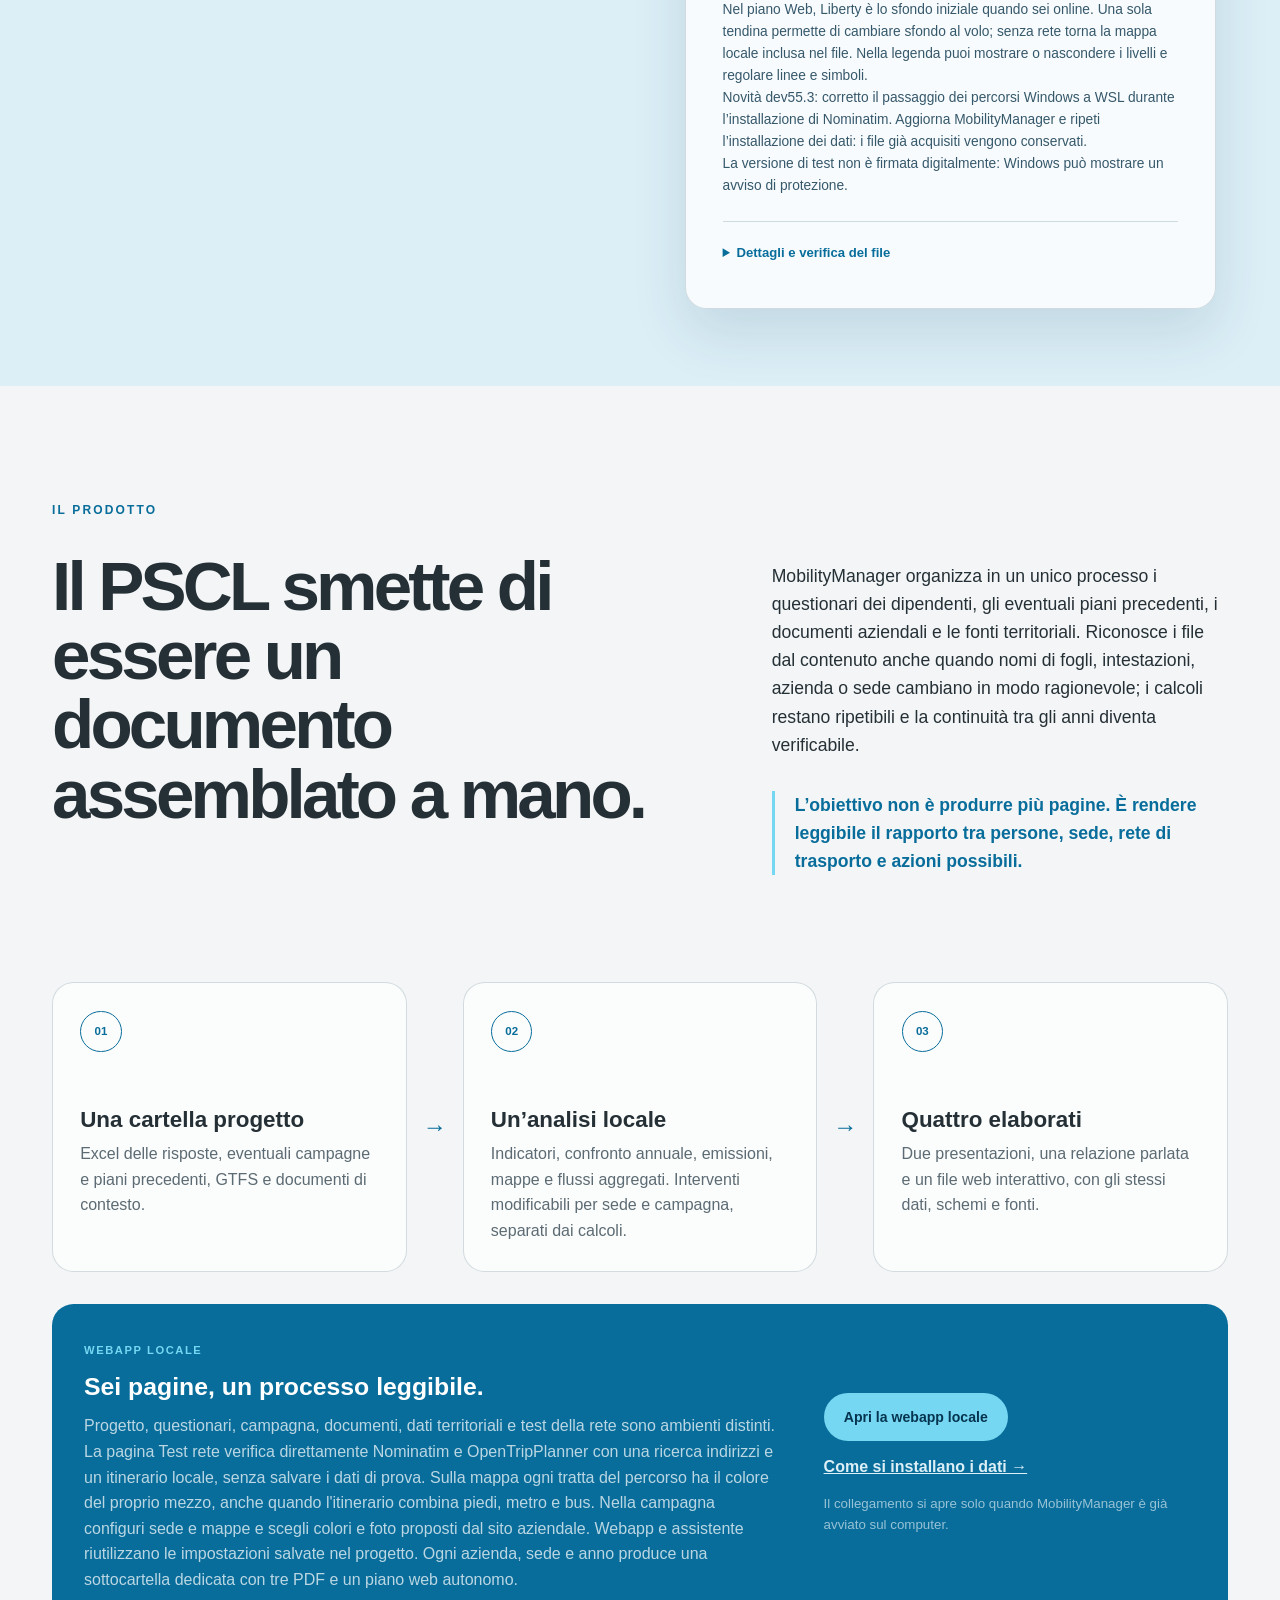
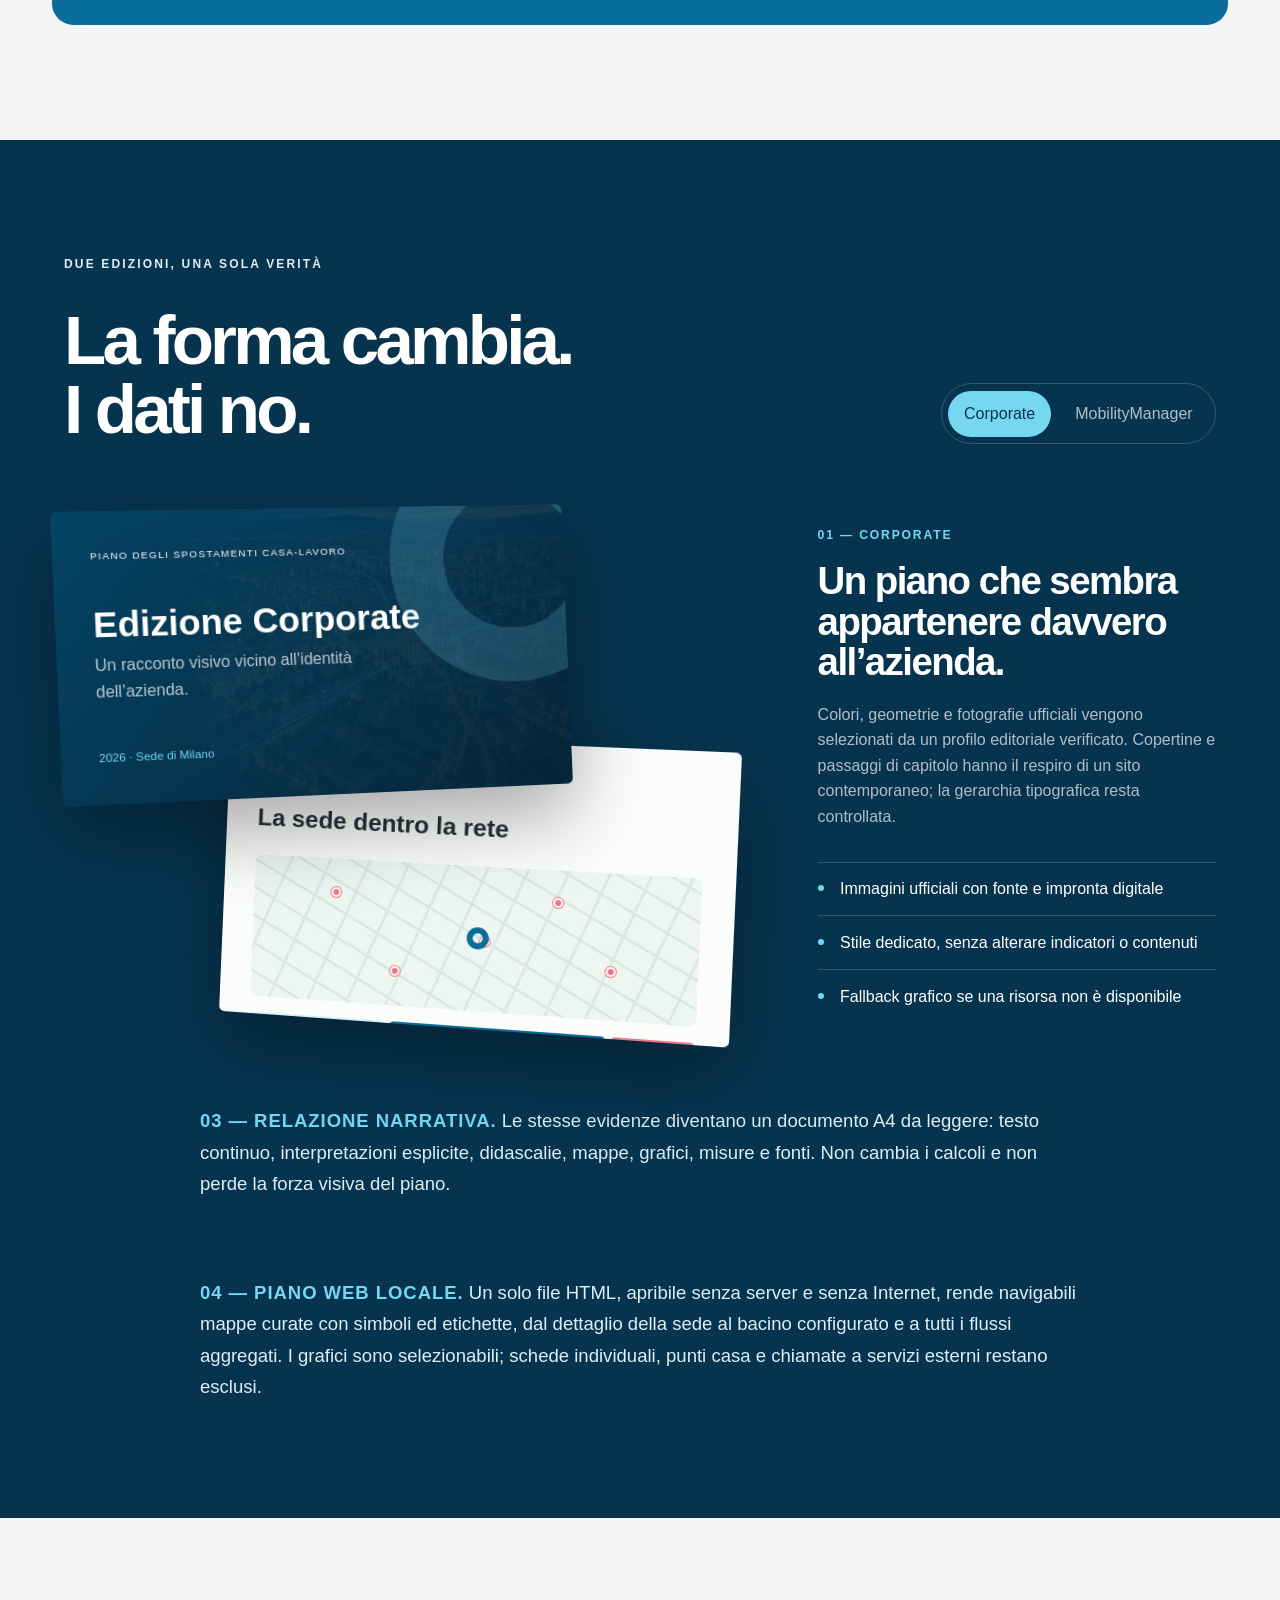
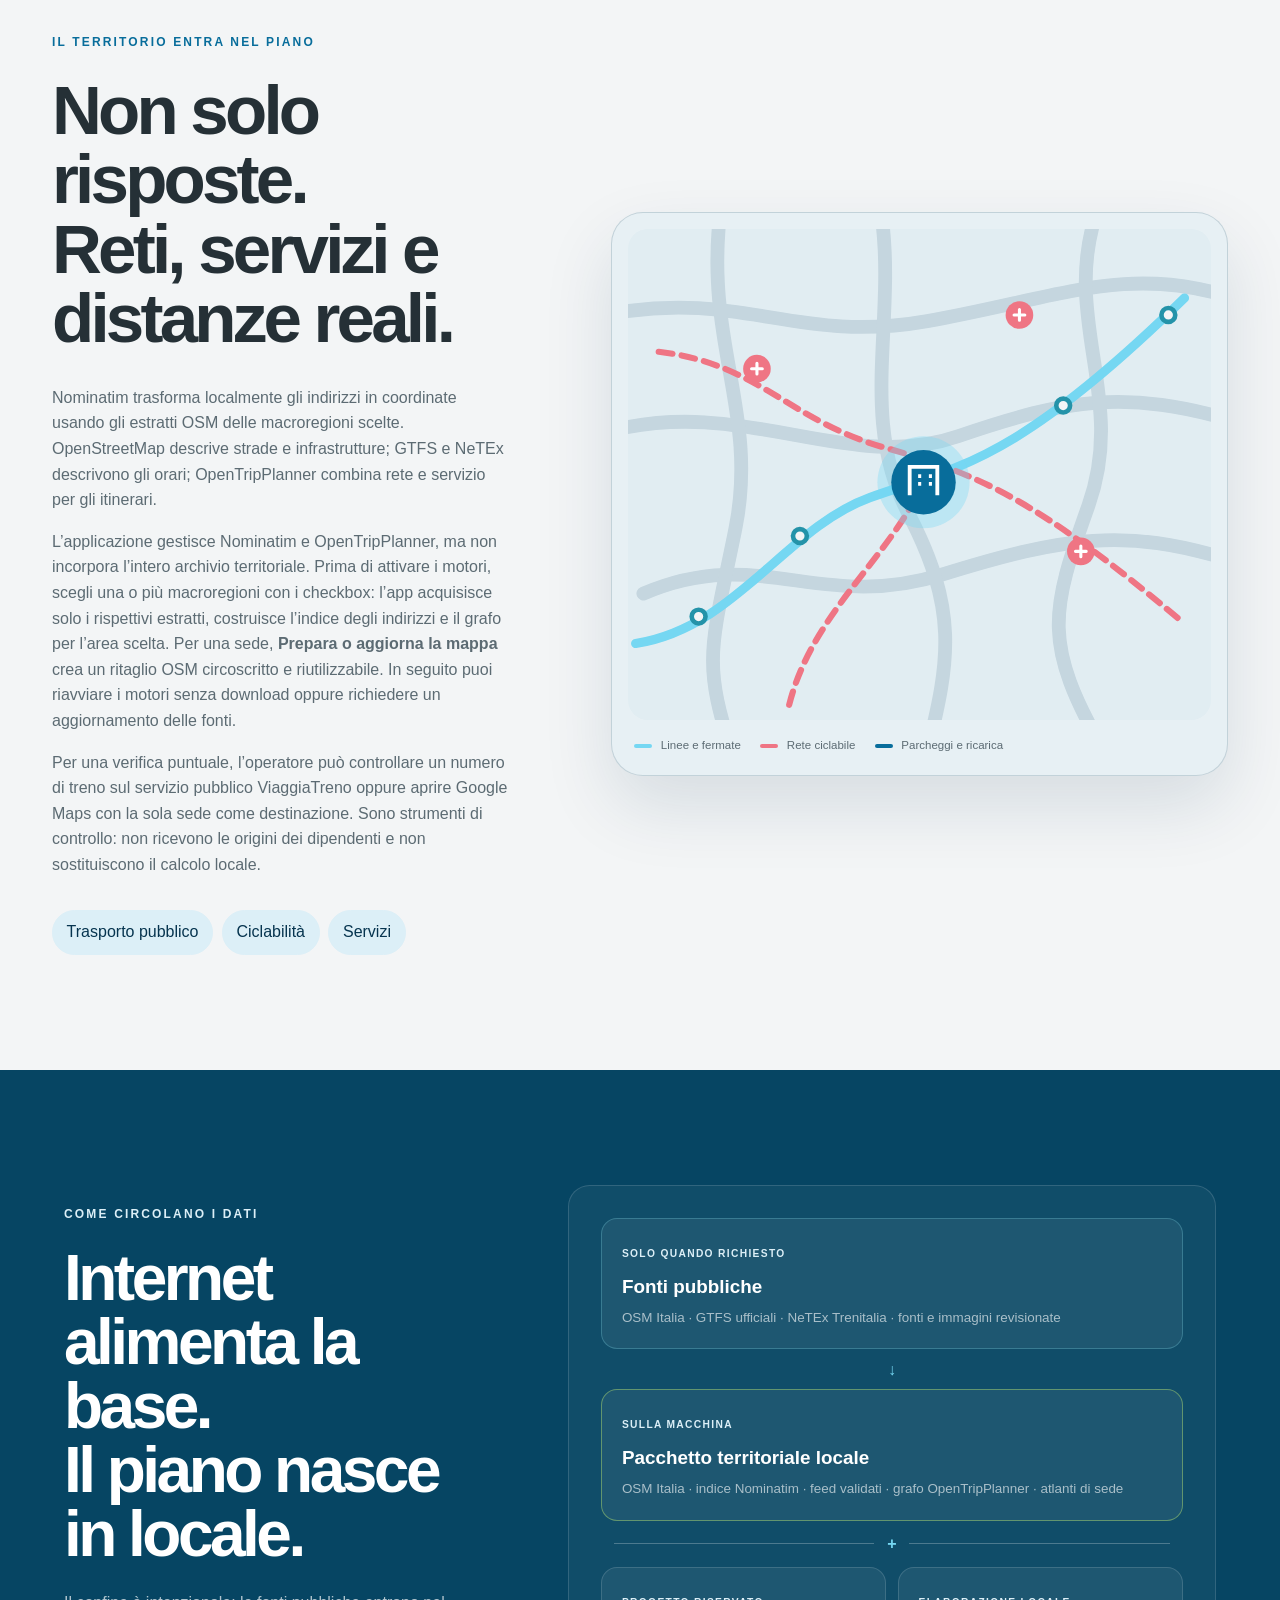
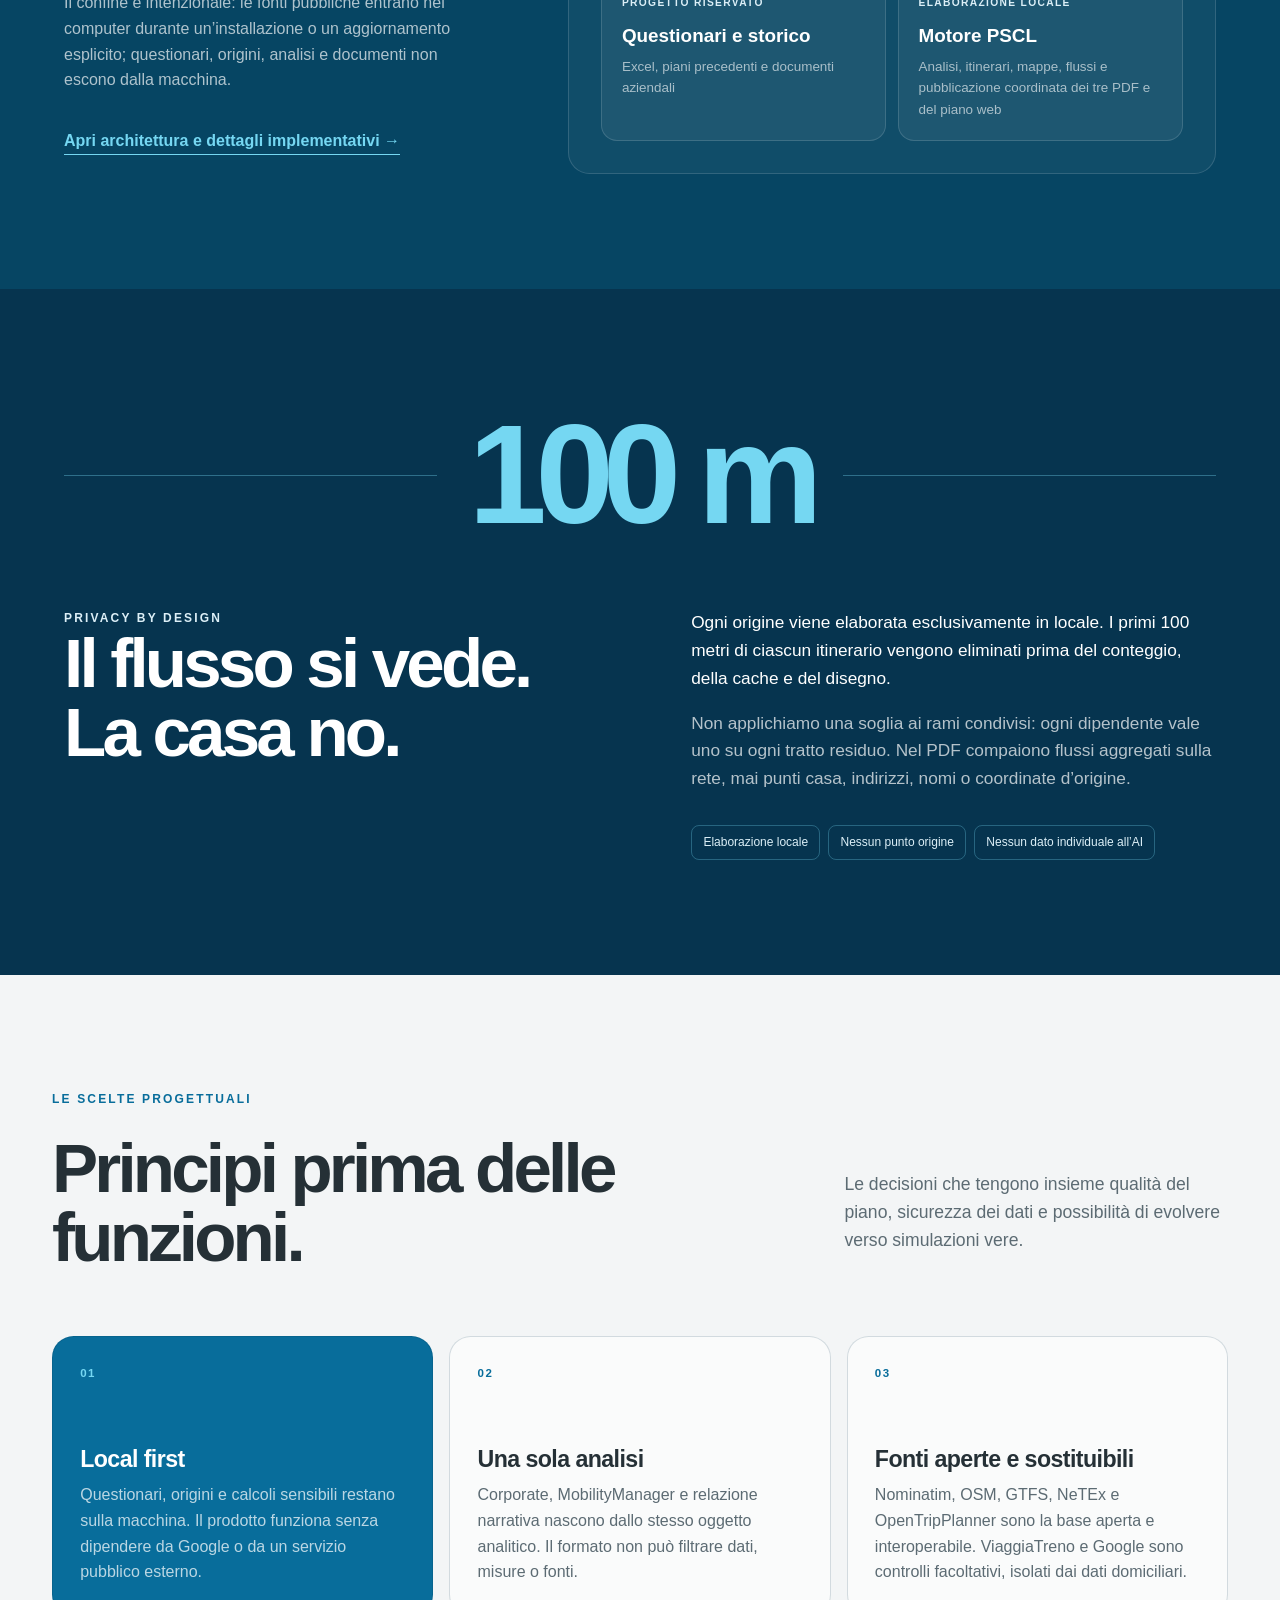
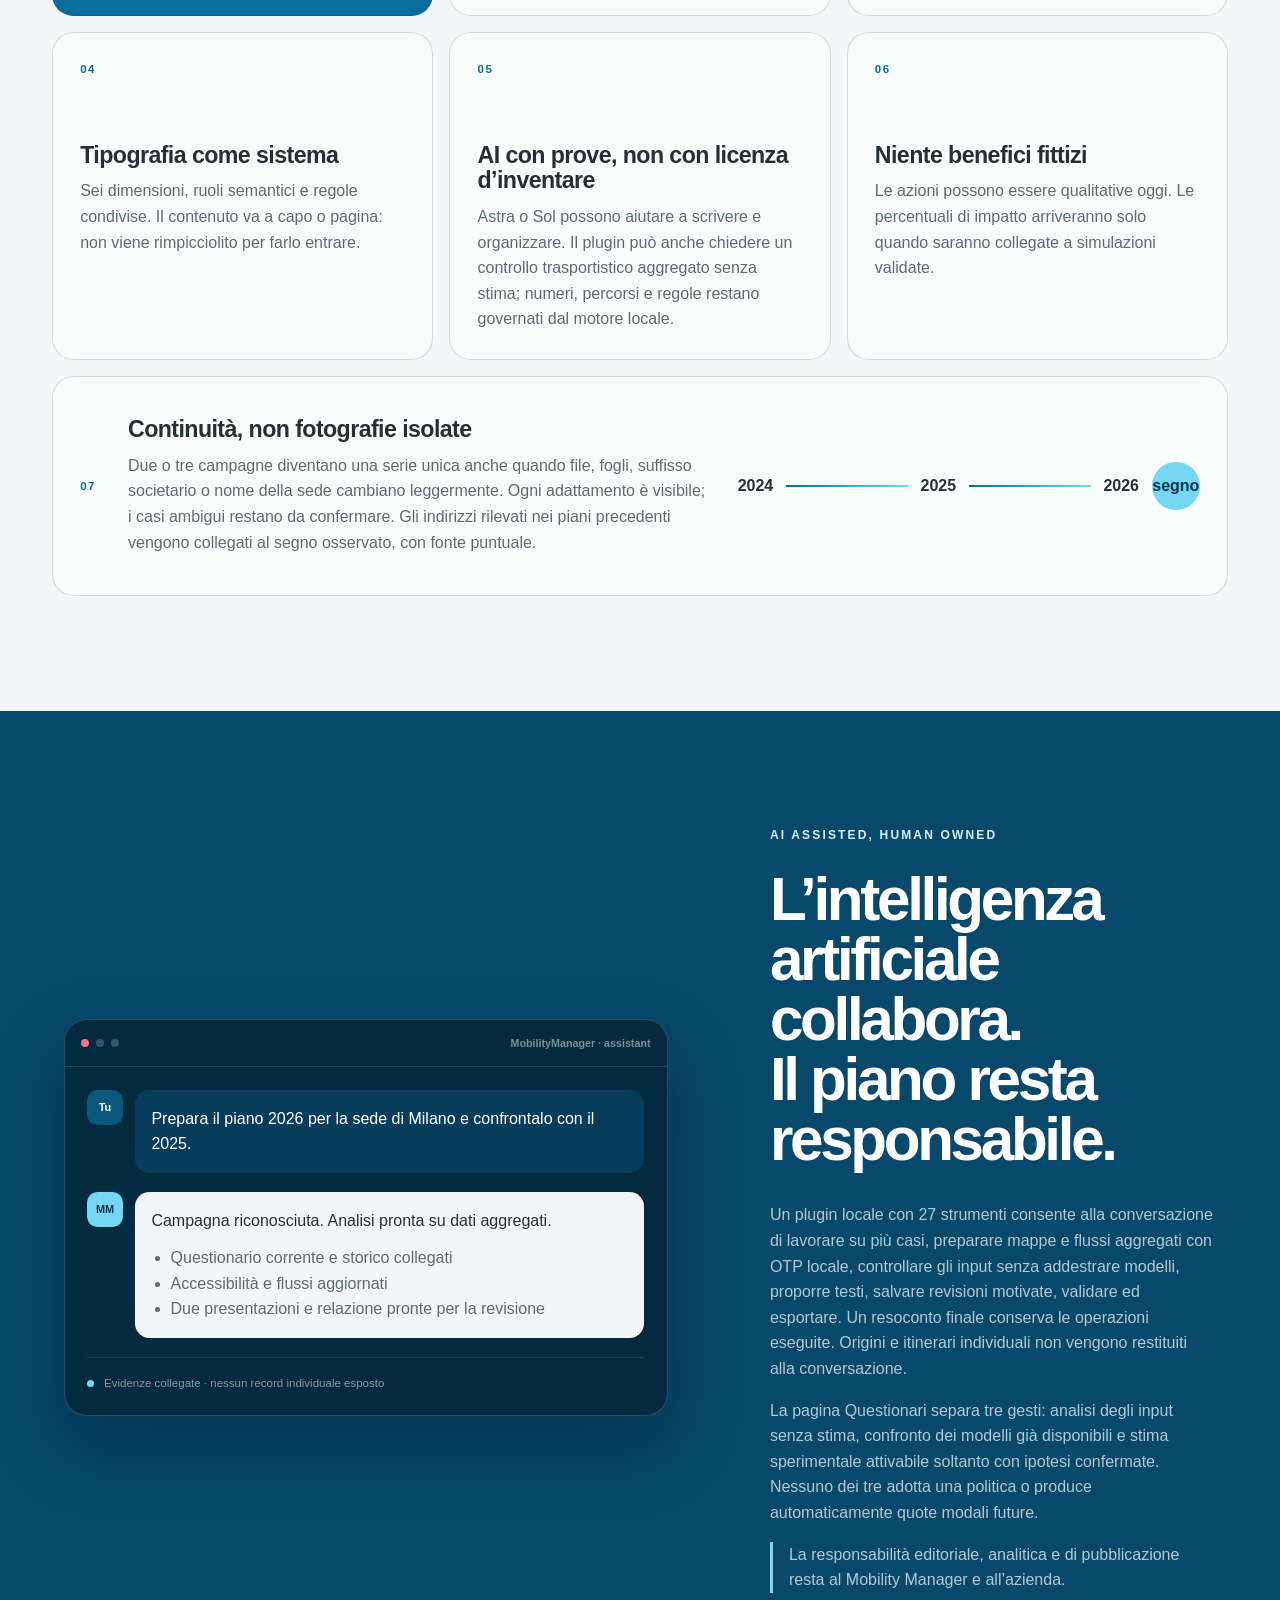
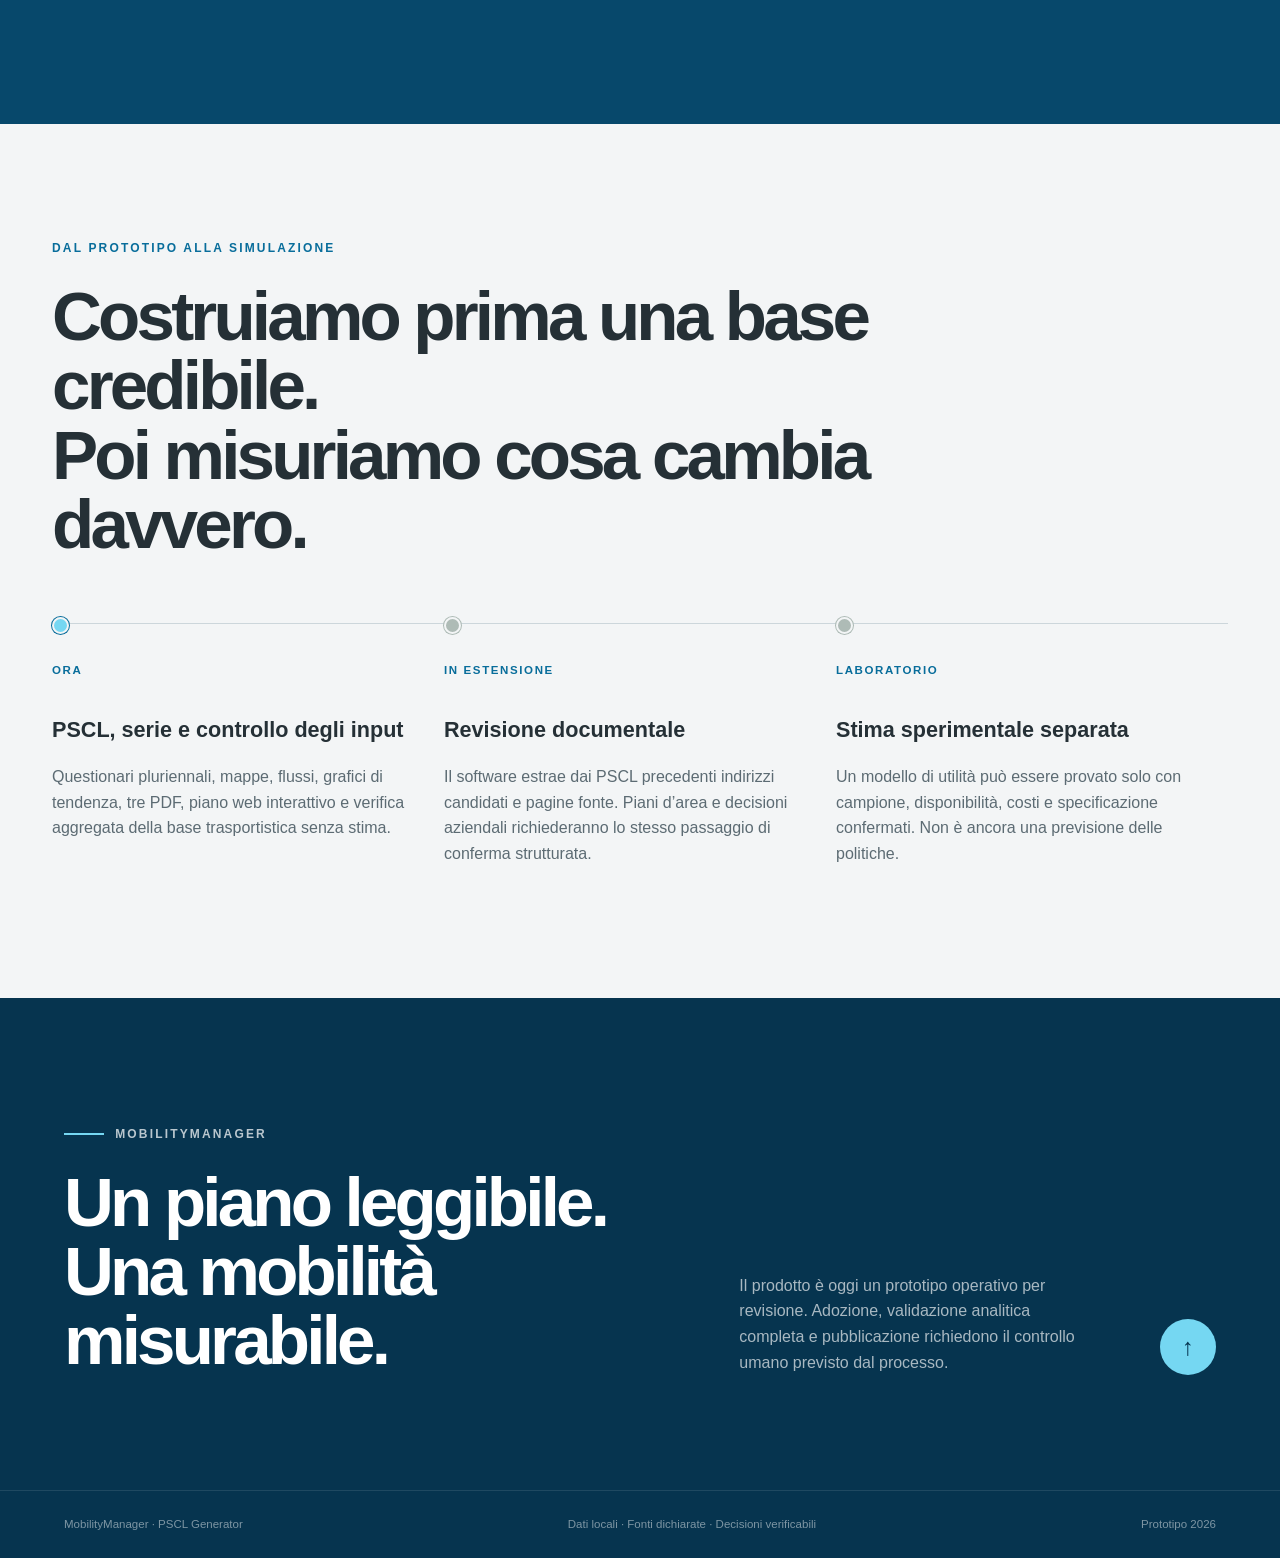
==== commit 8b95603f: "Publish dev55.3 Nominatim path fix with EXE and ZIP downloads" ====
--- a/index.html
+++ b/index.html
@@ -34,11 +34,11 @@
         <h1 id="hero-title">Dal questionario<br>al piano che <em>muove</em><br>le decisioni.</h1>
         <p class="hero-lede">Una piattaforma che legge le campagne di mobilità, ricostruisce il territorio, misura i comportamenti e genera quattro output coordinati: due presentazioni, una relazione narrativa e un piano web locale interattivo.</p>
         <div class="hero-actions">
-          <a class="button button-primary" href="https://github.com/GuidoGentile/mobilitymanager-download/releases/download/v0.1.0-dev55.2/MobilityManager-Setup-0.1.0-dev55.2-x64.exe">Scarica per Windows</a>
-          <a class="button button-ghost" href="https://github.com/GuidoGentile/mobilitymanager-download/releases/download/v0.1.0-dev55.2/MobilityManager-Setup-0.1.0-dev55.2-x64.zip">Scarica ZIP</a>
+          <a class="button button-primary" href="https://github.com/GuidoGentile/mobilitymanager-download/releases/download/v0.1.0-dev55.3/MobilityManager-Setup-0.1.0-dev55.3-x64.exe">Scarica per Windows</a>
+          <a class="button button-ghost" href="https://github.com/GuidoGentile/mobilitymanager-download/releases/download/v0.1.0-dev55.3/MobilityManager-Setup-0.1.0-dev55.3-x64.zip">Scarica ZIP</a>
           <a class="button button-ghost" href="#prodotto">Scopri il prodotto</a>
         </div>
-        <p class="hero-download-note">Windows a 64 bit · 22,2 MiB · Versione di test 0.1.0-dev55.2</p>
+        <p class="hero-download-note">Windows a 64 bit · 22,2 MiB · Versione di test 0.1.0-dev55.3</p>
       </div>
       <div class="hero-proof" aria-label="Stato del prototipo">
         <div><strong>01</strong><span>analisi condivisa</span></div>
@@ -65,12 +65,12 @@
         </ol>
         <p>I resoconti del lavoro vengono salvati nella cartella di lavoro in nuovi file, senza sovrascrivere i precedenti. File esportati, mappe e flussi OTP hanno verifiche distinte; la revisione visiva resta necessaria.</p>
         <p>Nel piano Web, Liberty è lo sfondo iniziale quando sei online. Una sola tendina permette di cambiare sfondo al volo; senza rete torna la mappa locale inclusa nel file. Nella legenda puoi mostrare o nascondere i livelli e regolare linee e simboli.</p>
-        <p>Novità dev55.2: corretto il collegamento a Codex. Il cambio di macroregioni aggiorna automaticamente la pagina. La scheda Dati territoriali è dedicata alla scelta delle aree e alla gestione dei motori; l’anteprima cartografica è stata rimossa.</p>
+        <p>Novità dev55.3: corretto il passaggio dei percorsi Windows a WSL durante l’installazione di Nominatim. Aggiorna MobilityManager e ripeti l’installazione dei dati: i file già acquisiti vengono conservati.</p>
         <p>La versione di test non è firmata digitalmente: Windows può mostrare un avviso di protezione.</p>
         <details class="package-details">
           <summary>Dettagli e verifica del file</summary>
-          <code>SHA-256<br>857871cf6a204e3b3d37ad04b64f4d1369ceba0b00b350322a2c36a583d58dec</code>
-          <div class="download-links"><a href="downloads/MobilityManager-Setup-0.1.0-dev55.2-x64.sha256.txt" download>Verifica EXE</a><a href="downloads/MobilityManager-Setup-0.1.0-dev55.2-x64.zip.sha256.txt" download>Verifica ZIP</a><a href="downloads/MobilityManager-Setup-0.1.0-dev55.2-x64.json" download>Informazioni sul pacchetto</a></div>
+          <code>SHA-256<br>8ef0bd44da1edc6ceec44fd14f574c5cd0945b8bf75696dcccea4dbe8a3430af</code>
+          <div class="download-links"><a href="downloads/MobilityManager-Setup-0.1.0-dev55.3-x64.sha256.txt" download>Verifica EXE</a><a href="downloads/MobilityManager-Setup-0.1.0-dev55.3-x64.zip.sha256.txt" download>Verifica ZIP</a><a href="downloads/MobilityManager-Setup-0.1.0-dev55.3-x64.json" download>Informazioni sul pacchetto</a></div>
         </details>
       </div>
     </section>
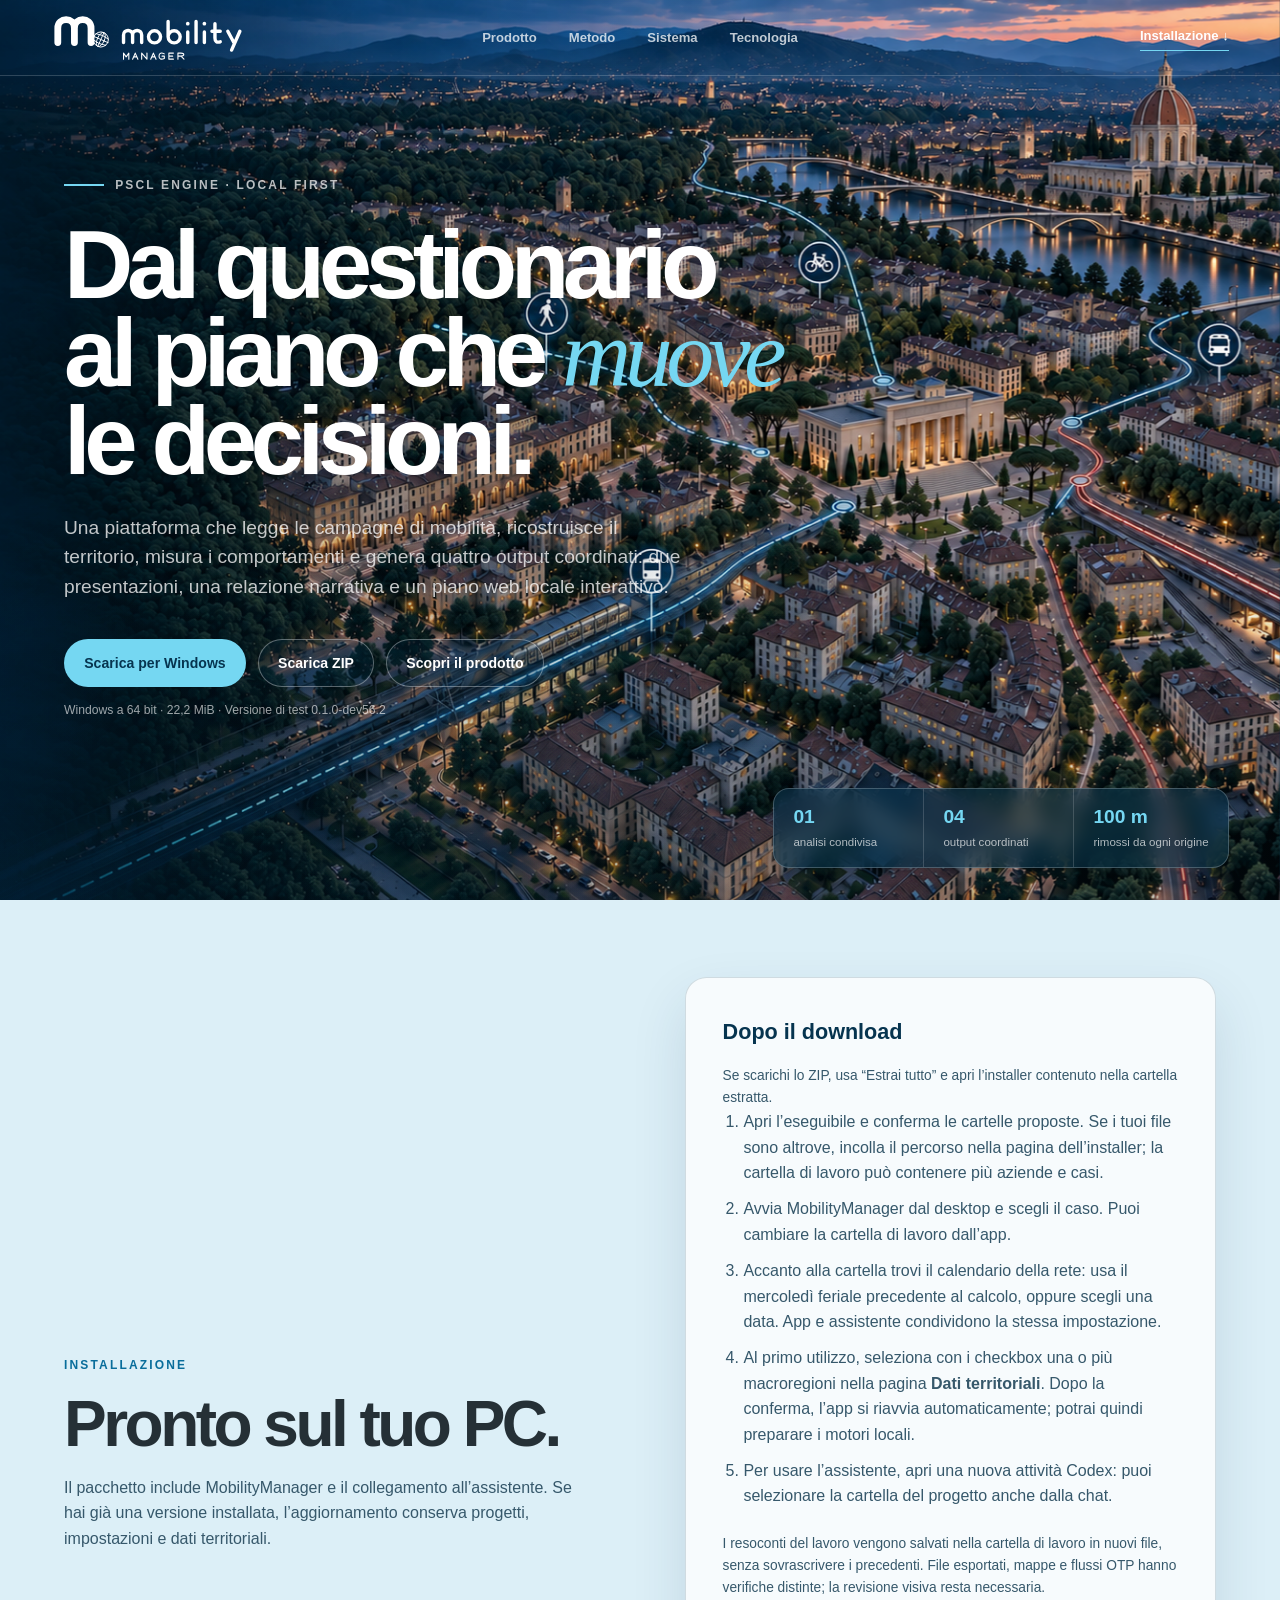
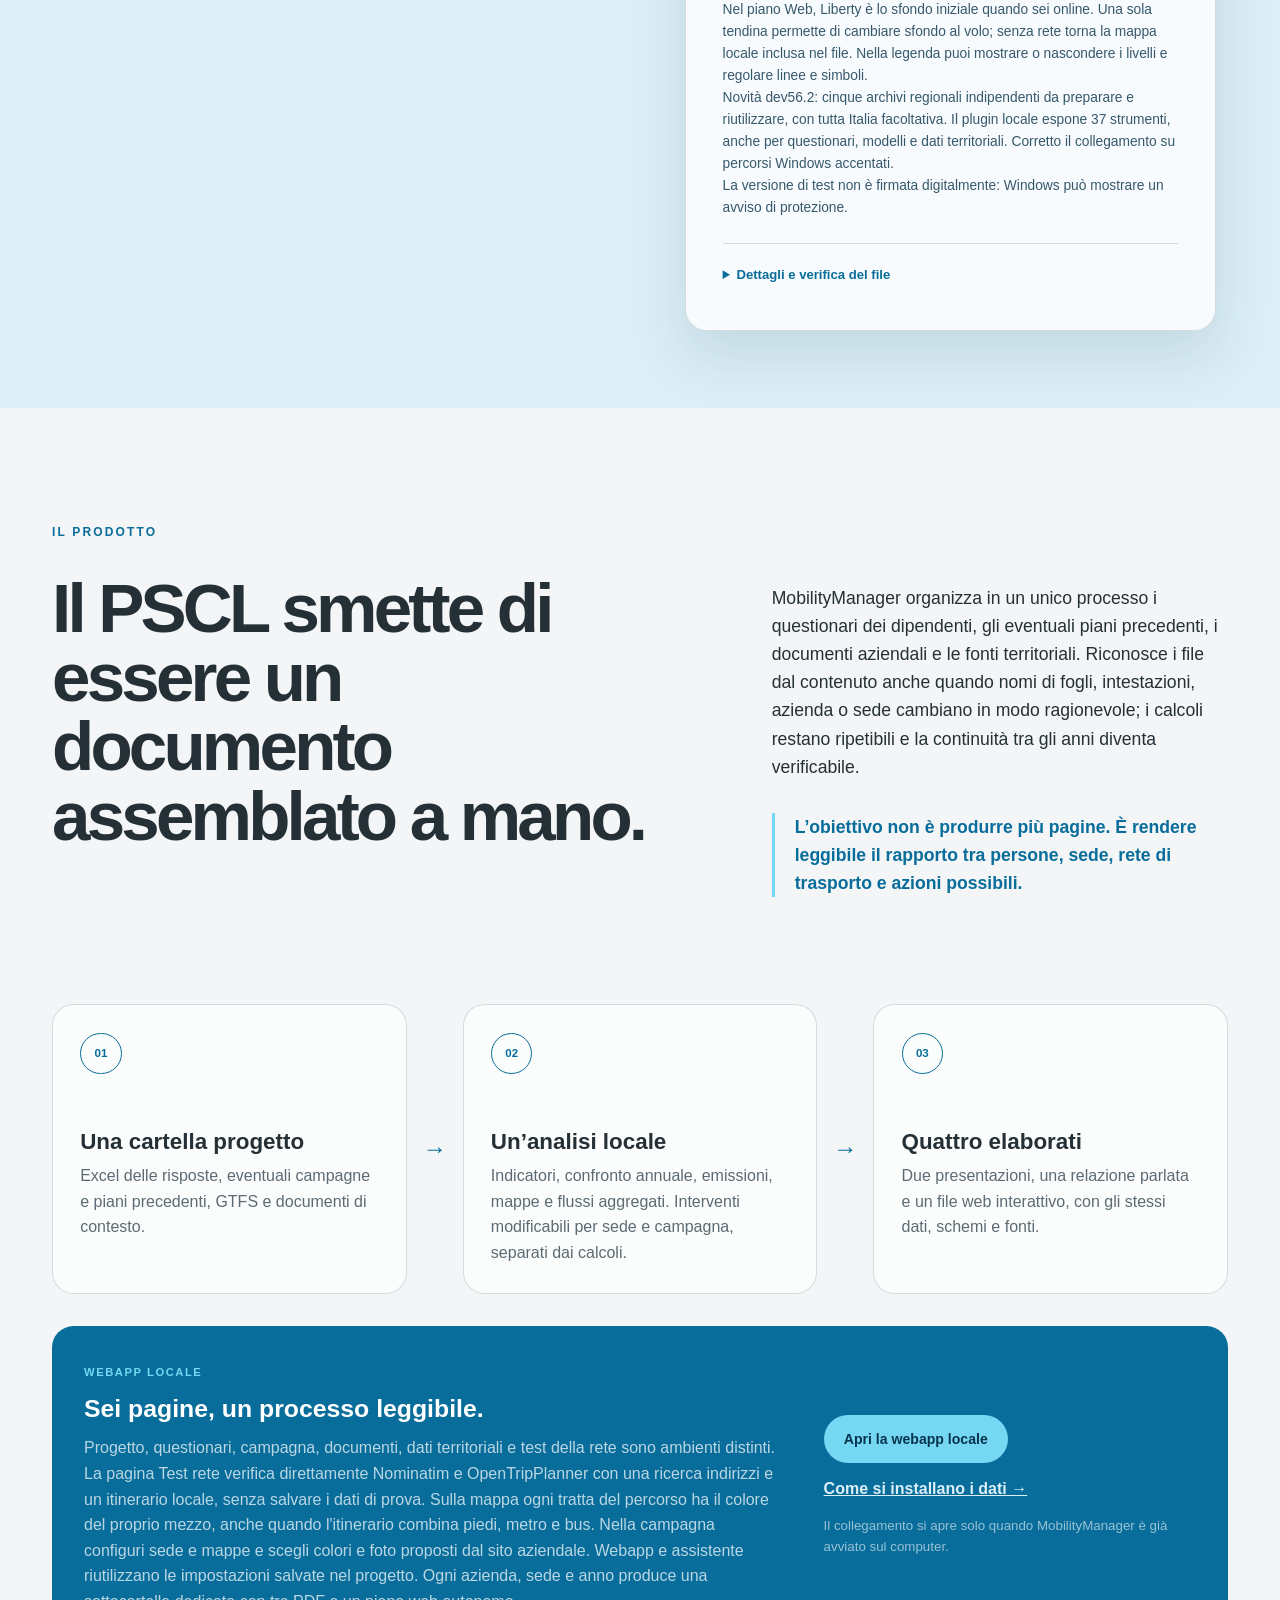
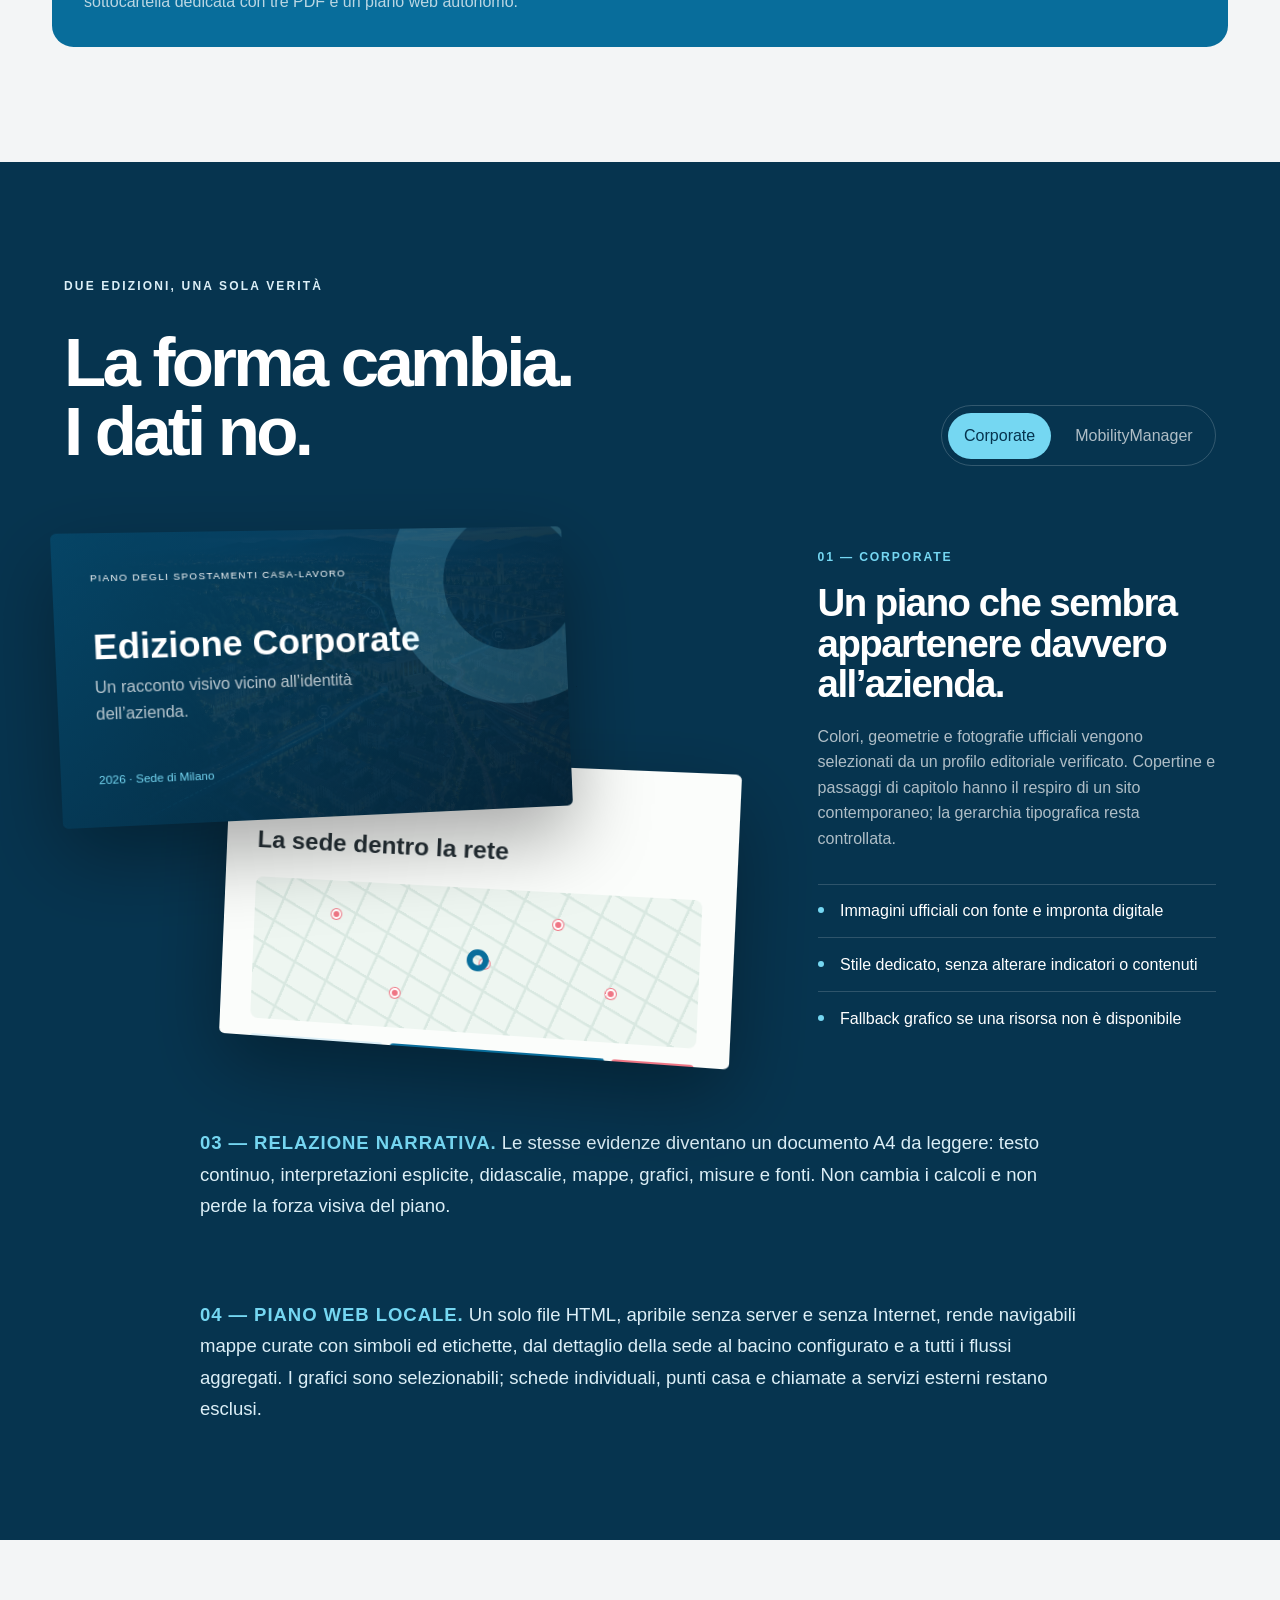
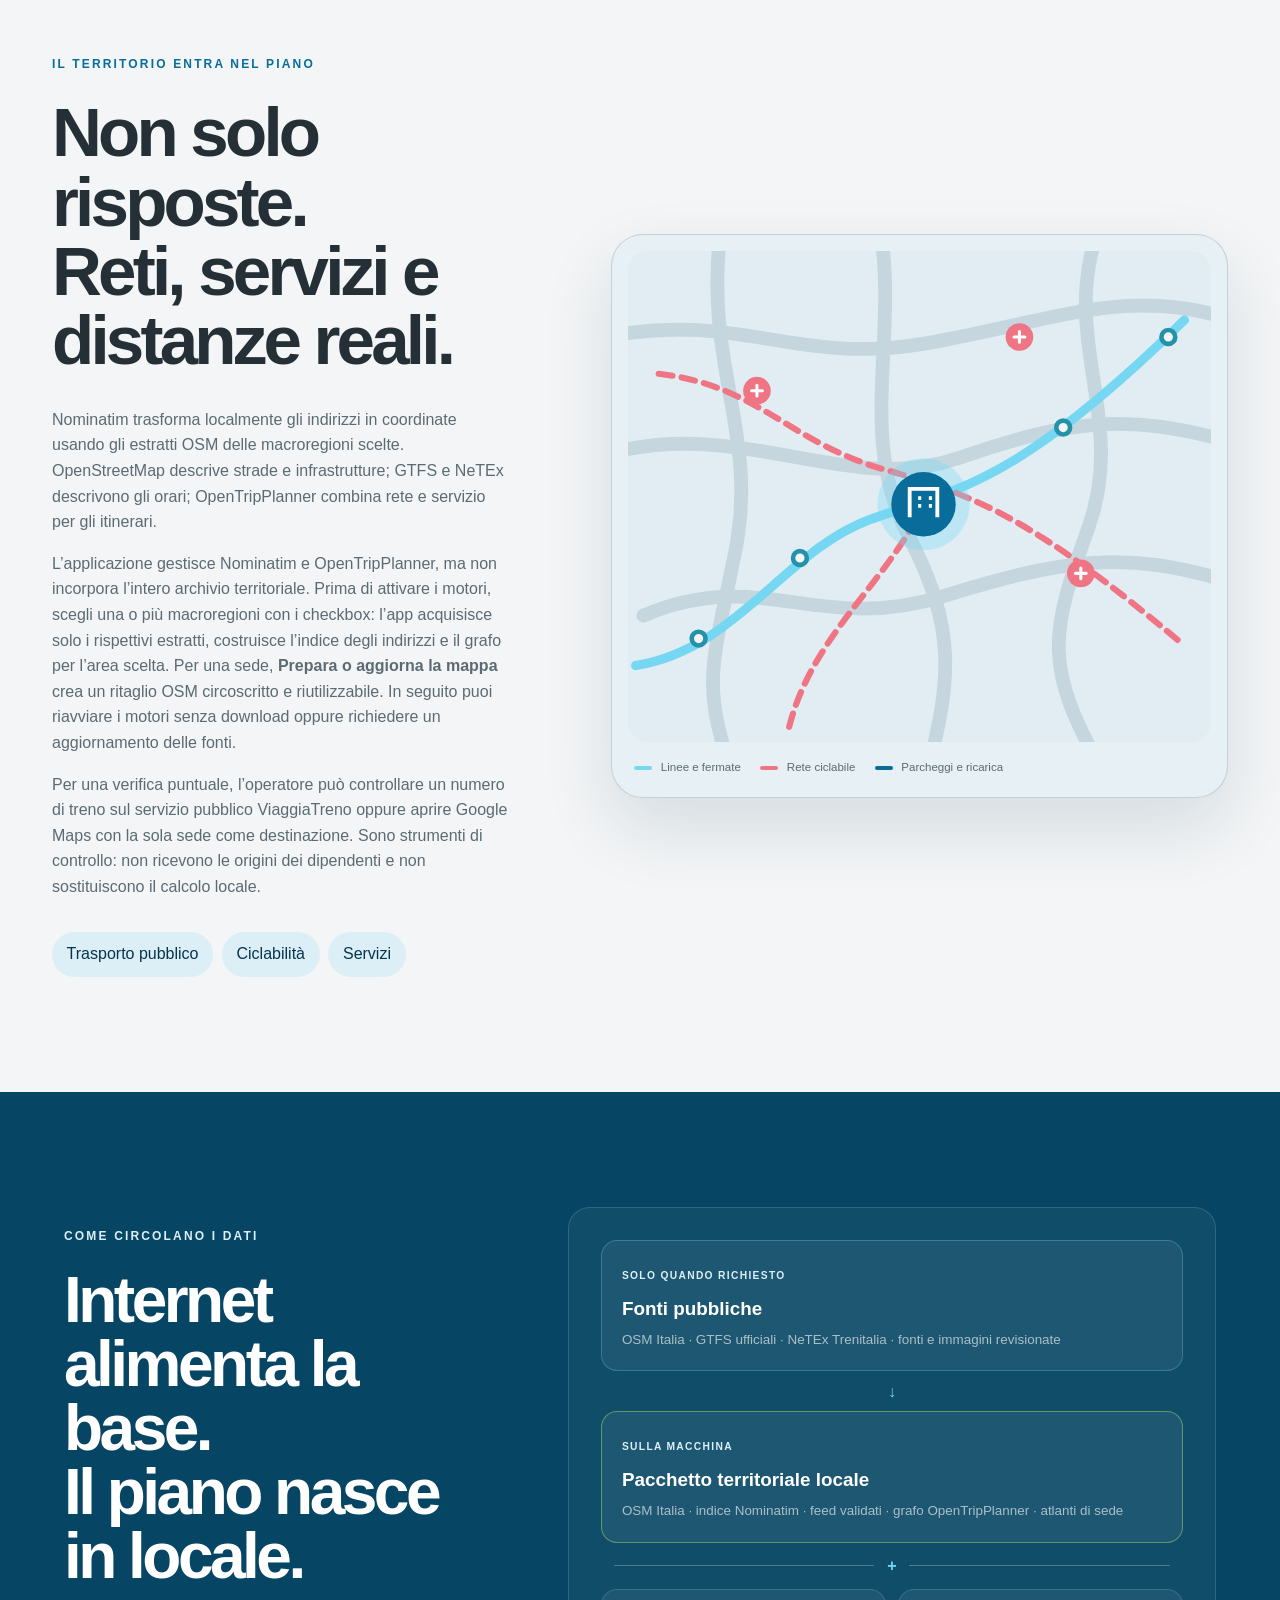
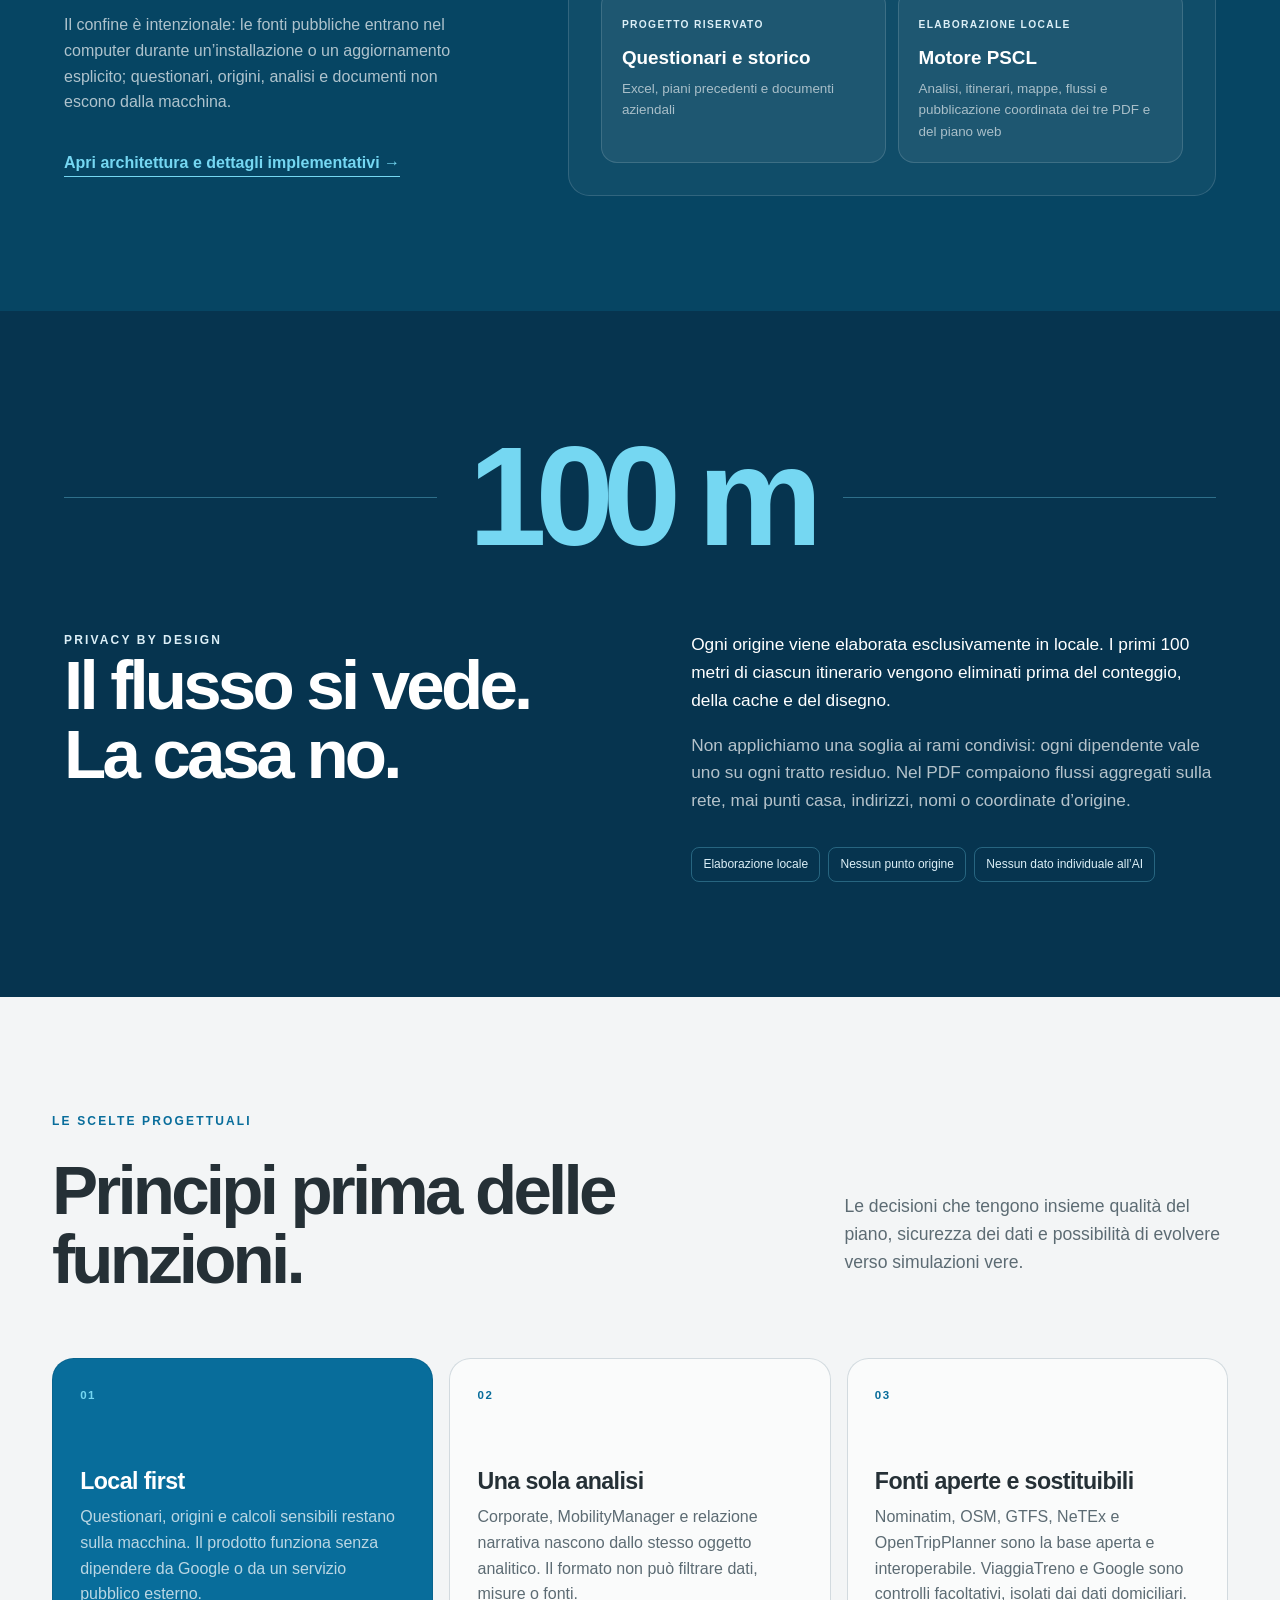
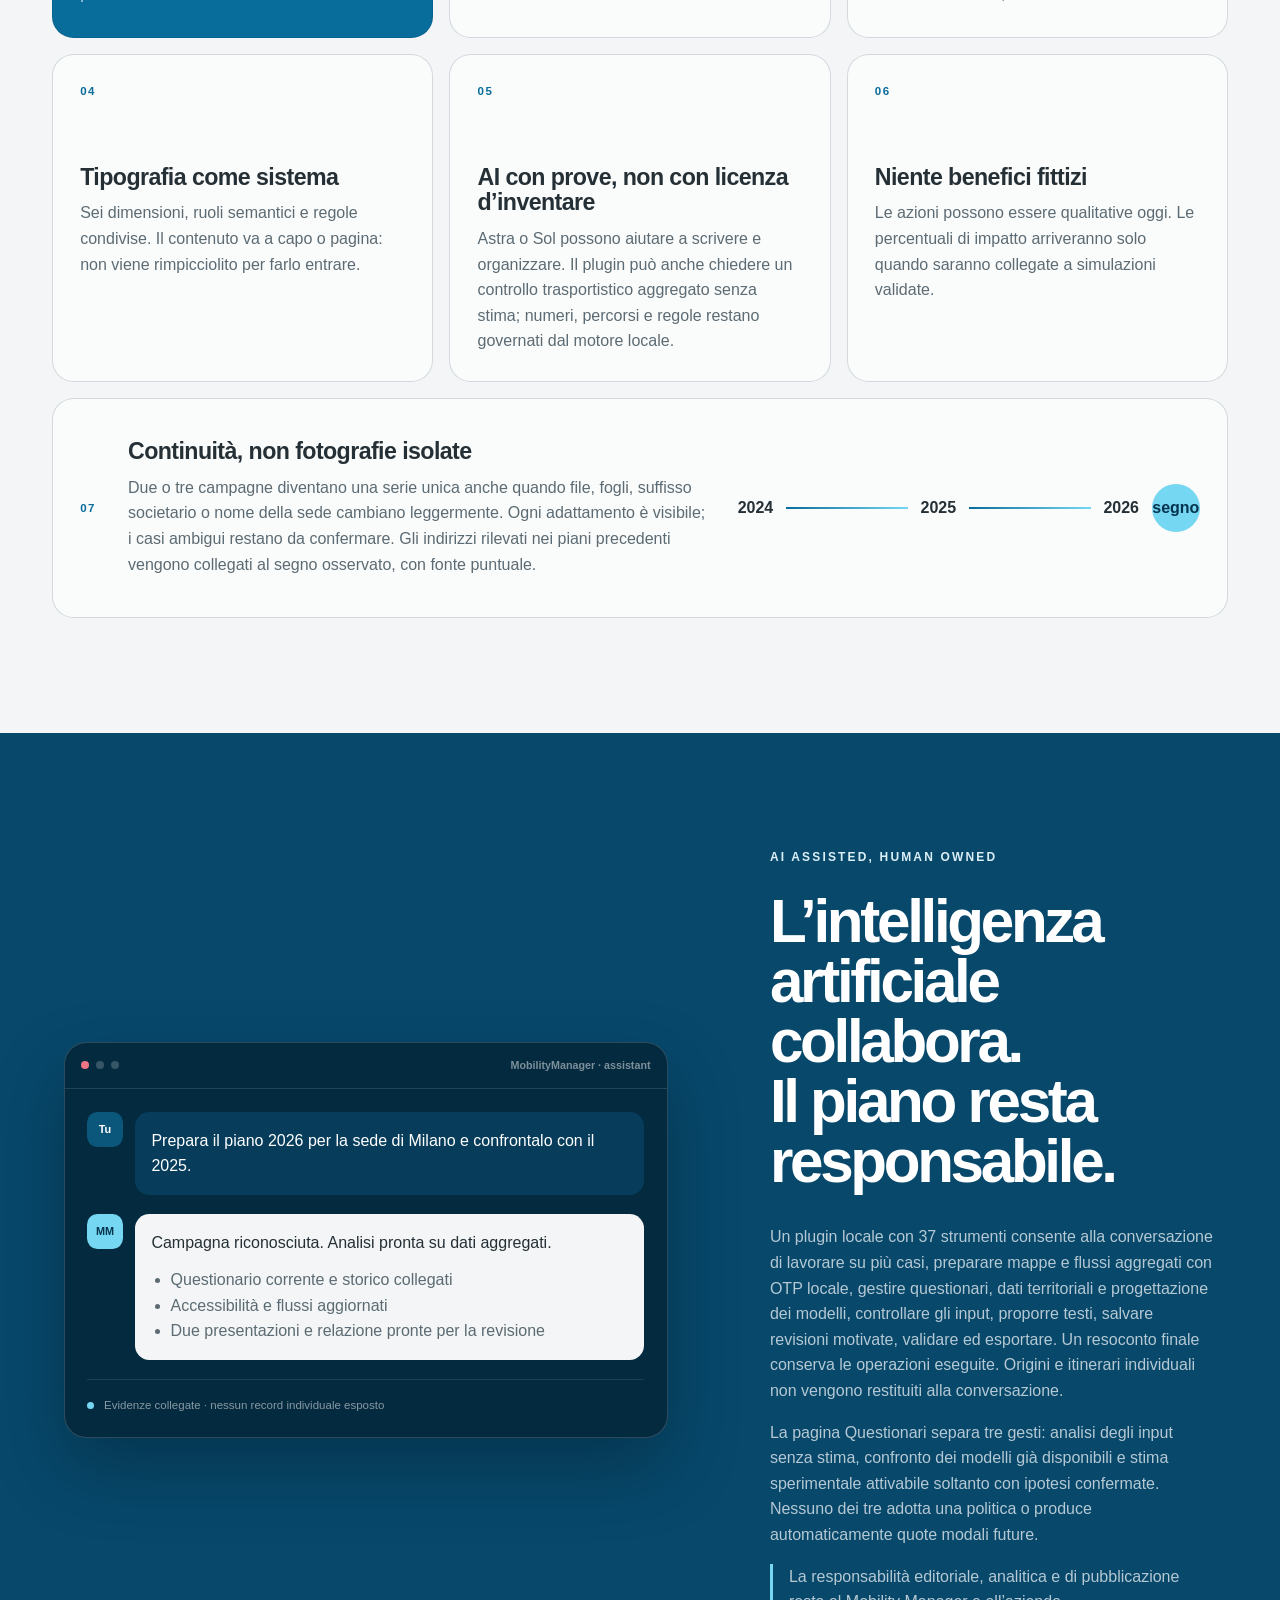
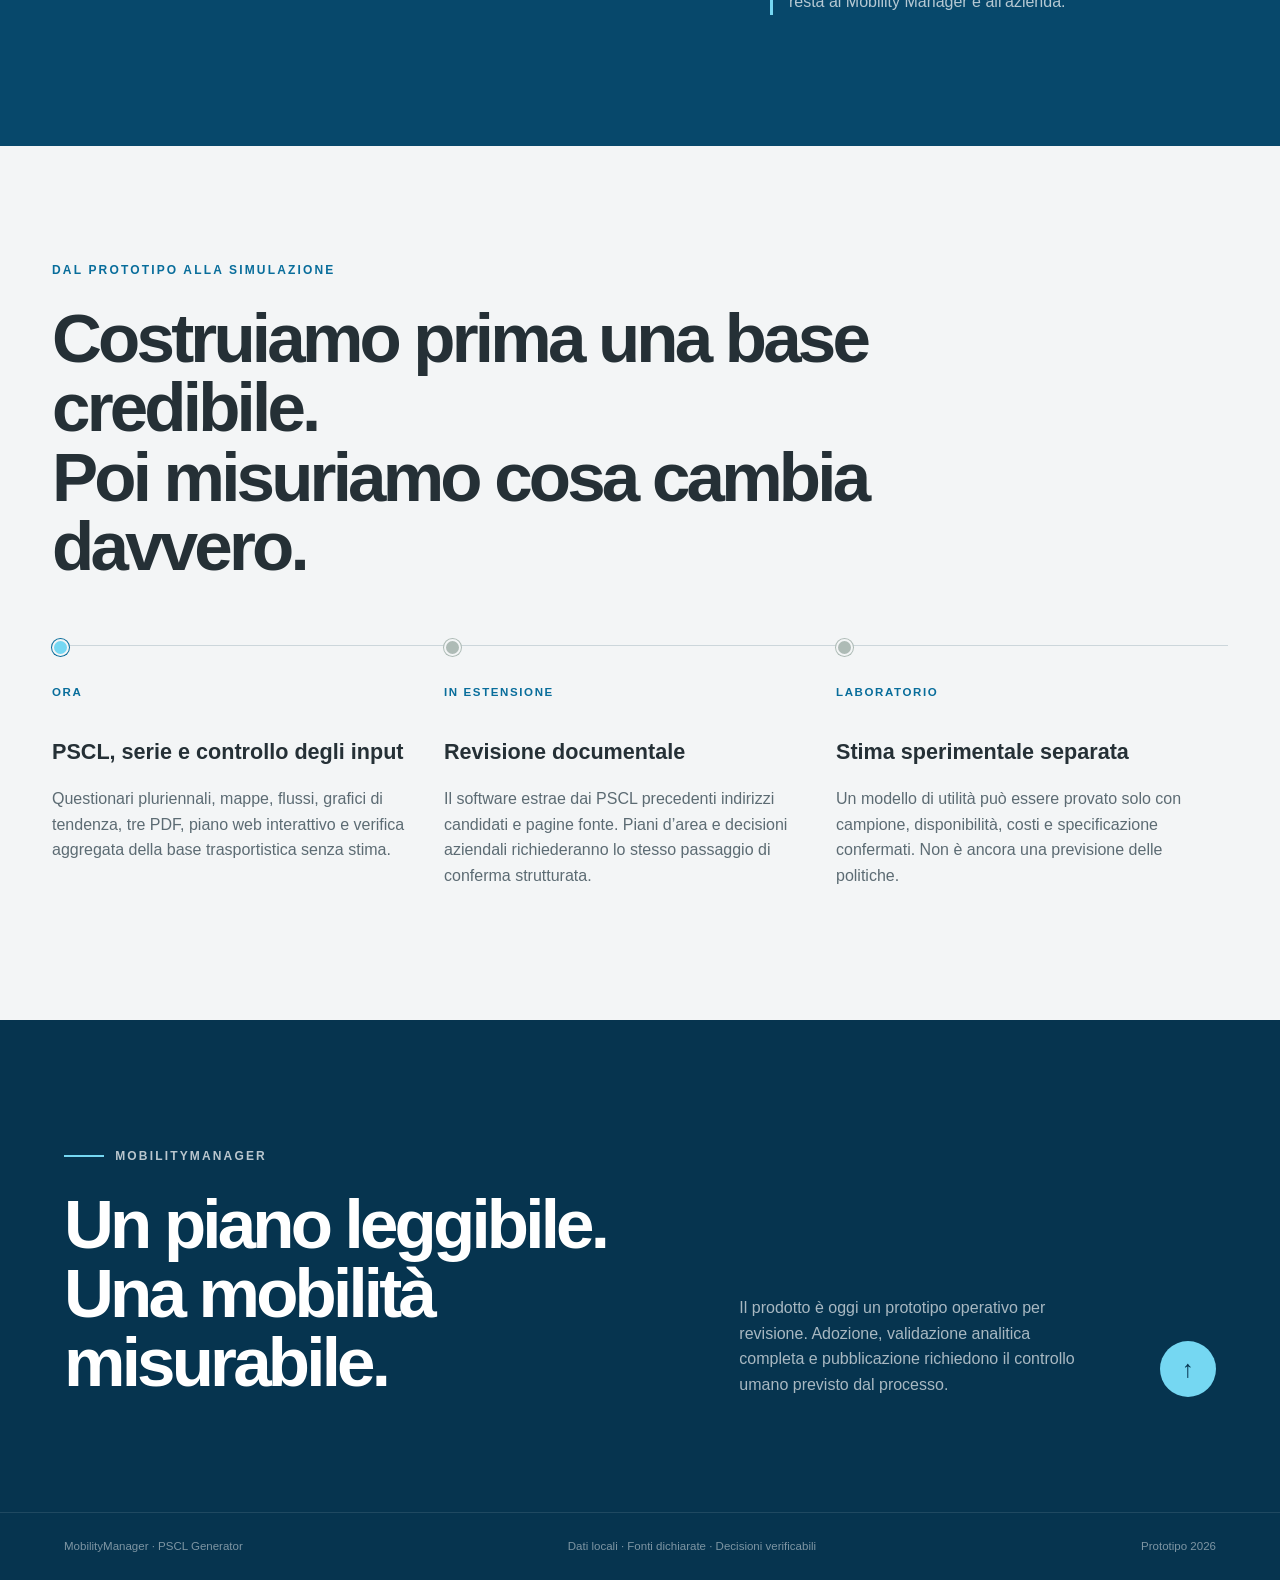
==== commit 73f2fd8d: "Publish dev56.2 regional archives and expanded local plugin" ====
--- a/index.html
+++ b/index.html
@@ -34,11 +34,11 @@
         <h1 id="hero-title">Dal questionario<br>al piano che <em>muove</em><br>le decisioni.</h1>
         <p class="hero-lede">Una piattaforma che legge le campagne di mobilità, ricostruisce il territorio, misura i comportamenti e genera quattro output coordinati: due presentazioni, una relazione narrativa e un piano web locale interattivo.</p>
         <div class="hero-actions">
-          <a class="button button-primary" href="https://github.com/GuidoGentile/mobilitymanager-download/releases/download/v0.1.0-dev55.3/MobilityManager-Setup-0.1.0-dev55.3-x64.exe">Scarica per Windows</a>
-          <a class="button button-ghost" href="https://github.com/GuidoGentile/mobilitymanager-download/releases/download/v0.1.0-dev55.3/MobilityManager-Setup-0.1.0-dev55.3-x64.zip">Scarica ZIP</a>
+          <a class="button button-primary" href="https://github.com/GuidoGentile/mobilitymanager-download/releases/download/v0.1.0-dev56.2/MobilityManager-Setup-0.1.0-dev56.2-x64.exe">Scarica per Windows</a>
+          <a class="button button-ghost" href="https://github.com/GuidoGentile/mobilitymanager-download/releases/download/v0.1.0-dev56.2/MobilityManager-Setup-0.1.0-dev56.2-x64.zip">Scarica ZIP</a>
           <a class="button button-ghost" href="#prodotto">Scopri il prodotto</a>
         </div>
-        <p class="hero-download-note">Windows a 64 bit · 22,2 MiB · Versione di test 0.1.0-dev55.3</p>
+        <p class="hero-download-note">Windows a 64 bit · 22,2 MiB · Versione di test 0.1.0-dev56.2</p>
       </div>
       <div class="hero-proof" aria-label="Stato del prototipo">
         <div><strong>01</strong><span>analisi condivisa</span></div>
@@ -65,12 +65,12 @@
         </ol>
         <p>I resoconti del lavoro vengono salvati nella cartella di lavoro in nuovi file, senza sovrascrivere i precedenti. File esportati, mappe e flussi OTP hanno verifiche distinte; la revisione visiva resta necessaria.</p>
         <p>Nel piano Web, Liberty è lo sfondo iniziale quando sei online. Una sola tendina permette di cambiare sfondo al volo; senza rete torna la mappa locale inclusa nel file. Nella legenda puoi mostrare o nascondere i livelli e regolare linee e simboli.</p>
-        <p>Novità dev55.3: corretto il passaggio dei percorsi Windows a WSL durante l’installazione di Nominatim. Aggiorna MobilityManager e ripeti l’installazione dei dati: i file già acquisiti vengono conservati.</p>
+        <p>Novità dev56.2: cinque archivi regionali indipendenti da preparare e riutilizzare, con tutta Italia facoltativa. Il plugin locale espone 37 strumenti, anche per questionari, modelli e dati territoriali. Corretto il collegamento su percorsi Windows accentati.</p>
         <p>La versione di test non è firmata digitalmente: Windows può mostrare un avviso di protezione.</p>
         <details class="package-details">
           <summary>Dettagli e verifica del file</summary>
-          <code>SHA-256<br>8ef0bd44da1edc6ceec44fd14f574c5cd0945b8bf75696dcccea4dbe8a3430af</code>
-          <div class="download-links"><a href="downloads/MobilityManager-Setup-0.1.0-dev55.3-x64.sha256.txt" download>Verifica EXE</a><a href="downloads/MobilityManager-Setup-0.1.0-dev55.3-x64.zip.sha256.txt" download>Verifica ZIP</a><a href="downloads/MobilityManager-Setup-0.1.0-dev55.3-x64.json" download>Informazioni sul pacchetto</a></div>
+          <code>SHA-256<br>341b3730104d91a597f0d0175626ba8b85bd06784804e8c73de5342514c499d2</code>
+          <div class="download-links"><a href="downloads/MobilityManager-Setup-0.1.0-dev56.2-x64.sha256.txt" download>Verifica EXE</a><a href="downloads/MobilityManager-Setup-0.1.0-dev56.2-x64.zip.sha256.txt" download>Verifica ZIP</a><a href="downloads/MobilityManager-Setup-0.1.0-dev56.2-x64.json" download>Informazioni sul pacchetto</a></div>
         </details>
       </div>
     </section>
@@ -292,7 +292,7 @@
       <div class="ai-copy">
         <div class="section-kicker light">AI ASSISTED, HUMAN OWNED</div>
         <h2 id="ai-title">L’intelligenza artificiale collabora.<br>Il piano resta responsabile.</h2>
-        <p>Un plugin locale con 27 strumenti consente alla conversazione di lavorare su più casi, preparare mappe e flussi aggregati con OTP locale, controllare gli input senza addestrare modelli, proporre testi, salvare revisioni motivate, validare ed esportare. Un resoconto finale conserva le operazioni eseguite. Origini e itinerari individuali non vengono restituiti alla conversazione.</p>
+        <p>Un plugin locale con 37 strumenti consente alla conversazione di lavorare su più casi, preparare mappe e flussi aggregati con OTP locale, gestire questionari, dati territoriali e progettazione dei modelli, controllare gli input, proporre testi, salvare revisioni motivate, validare ed esportare. Un resoconto finale conserva le operazioni eseguite. Origini e itinerari individuali non vengono restituiti alla conversazione.</p>
         <p>La pagina Questionari separa tre gesti: analisi degli input senza stima, confronto dei modelli già disponibili e stima sperimentale attivabile soltanto con ipotesi confermate. Nessuno dei tre adotta una politica o produce automaticamente quote modali future.</p>
         <p class="ai-note">La responsabilità editoriale, analitica e di pubblicazione resta al Mobility Manager e all’azienda.</p>
       </div>
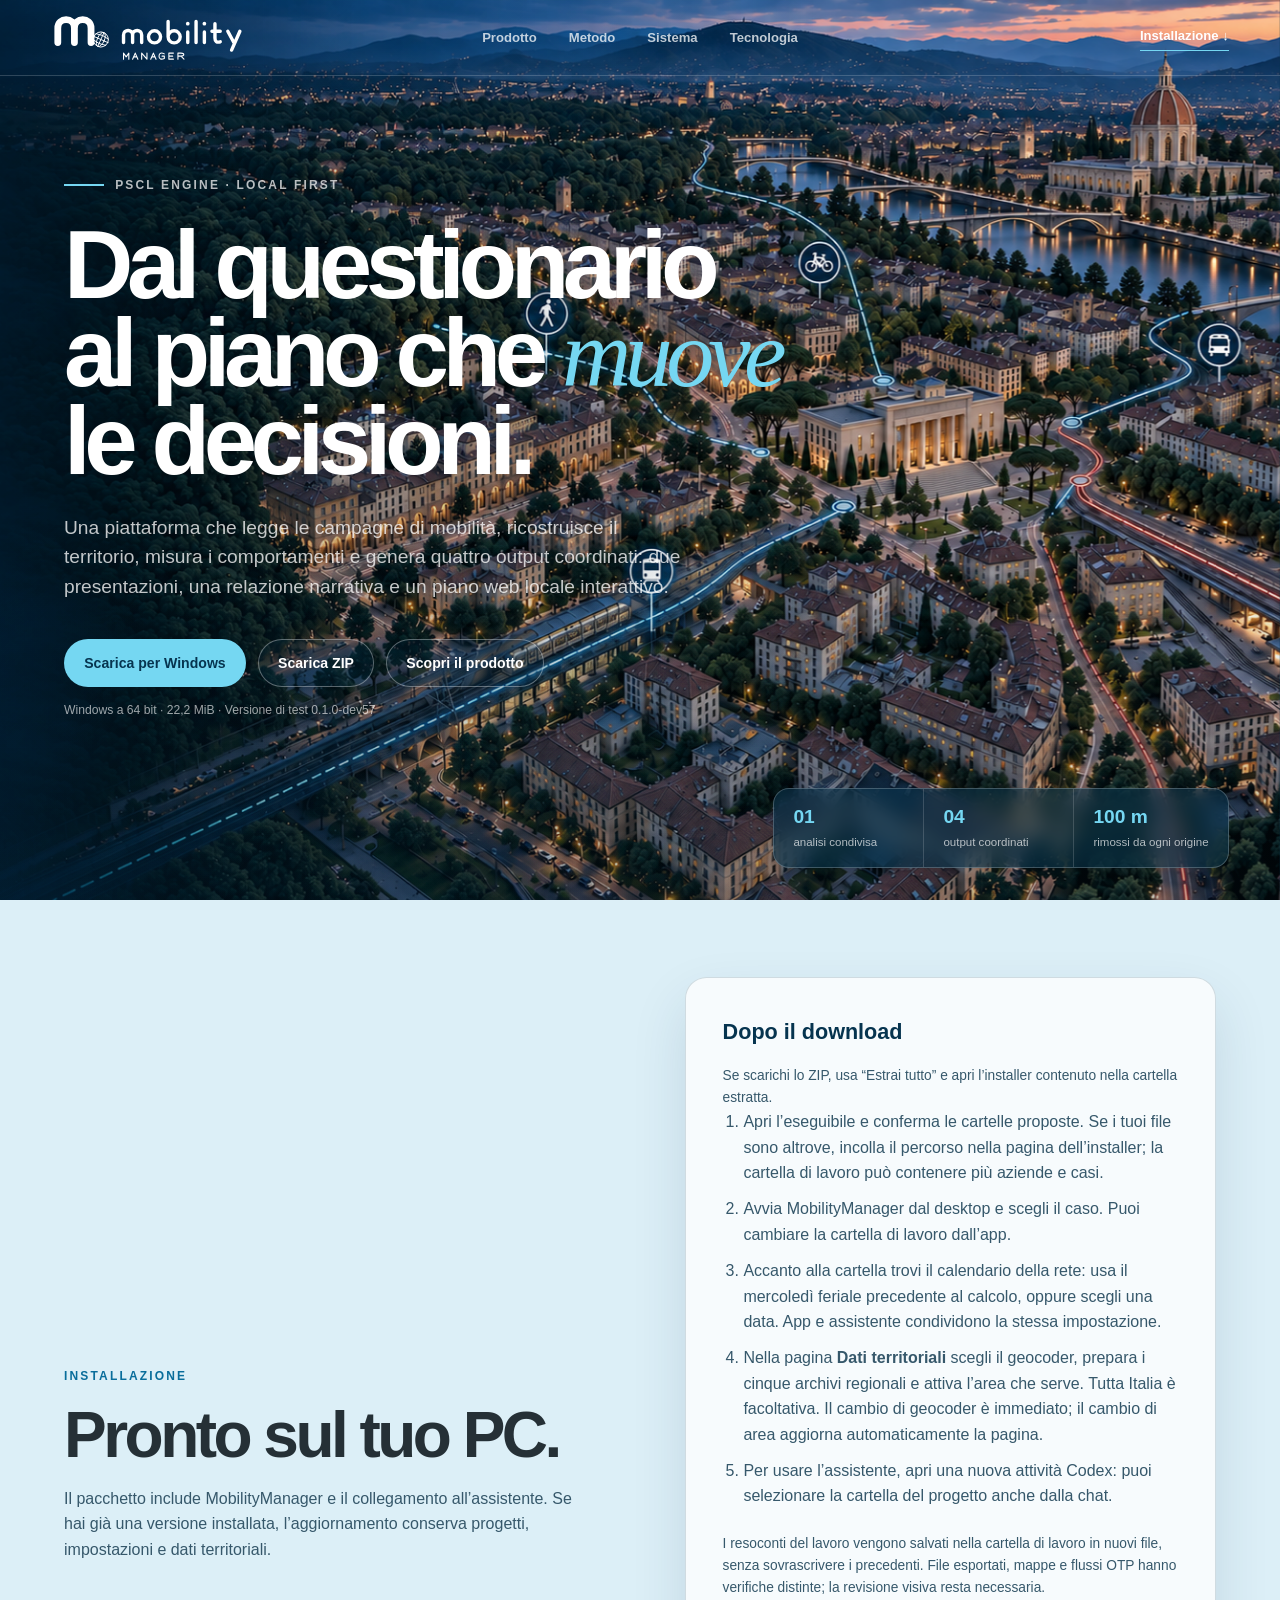
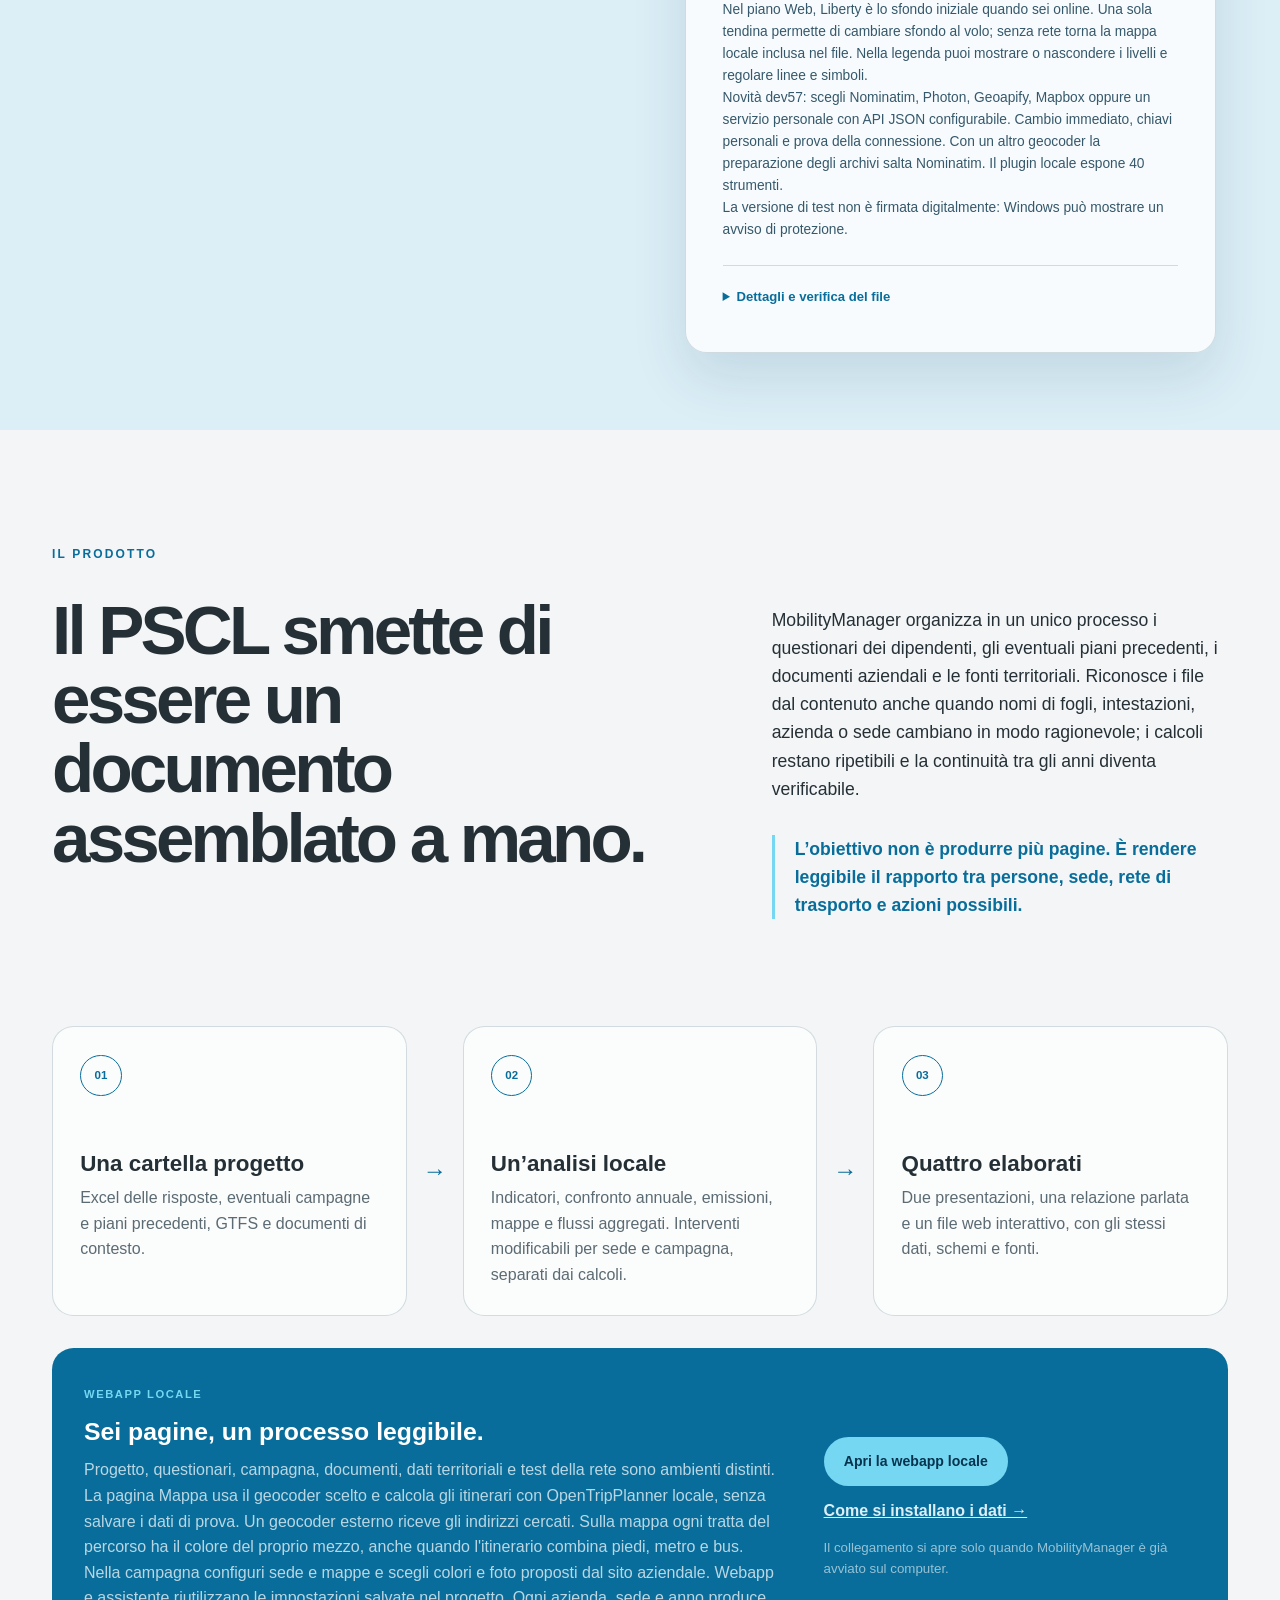
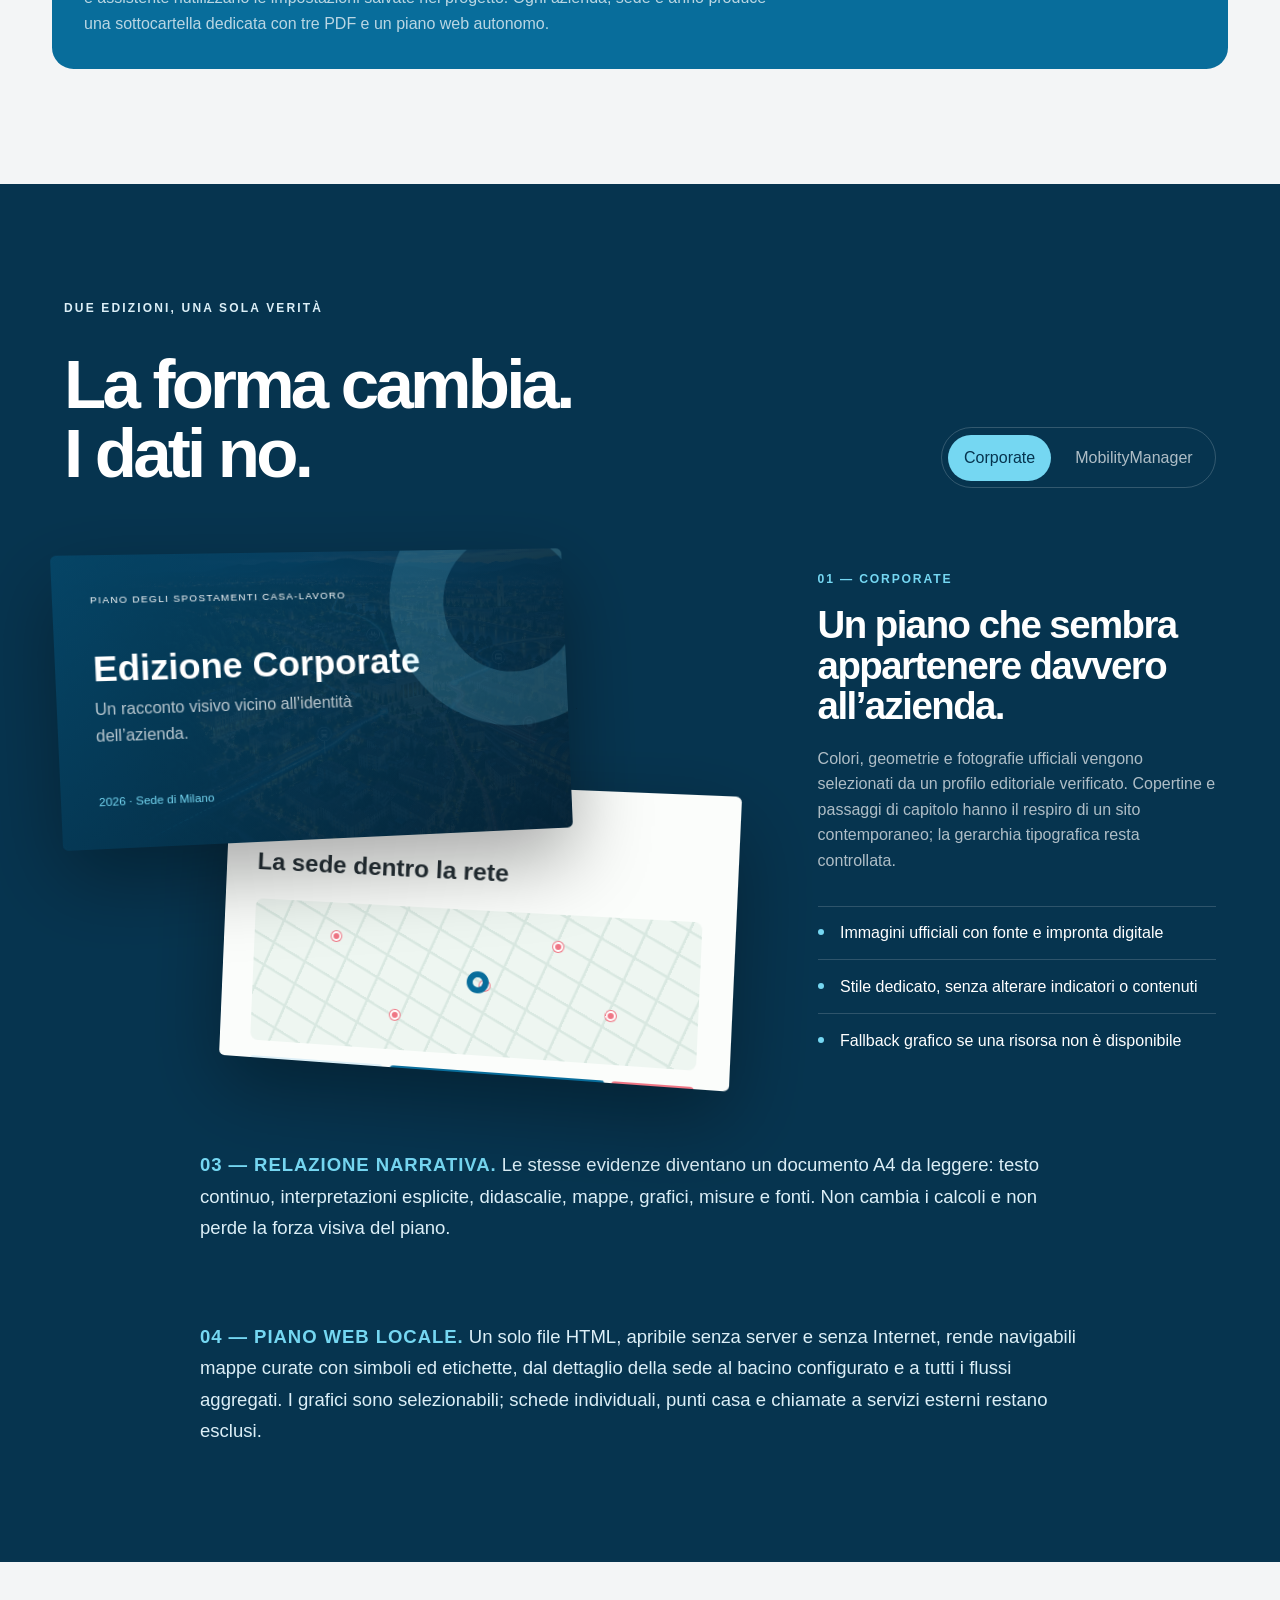
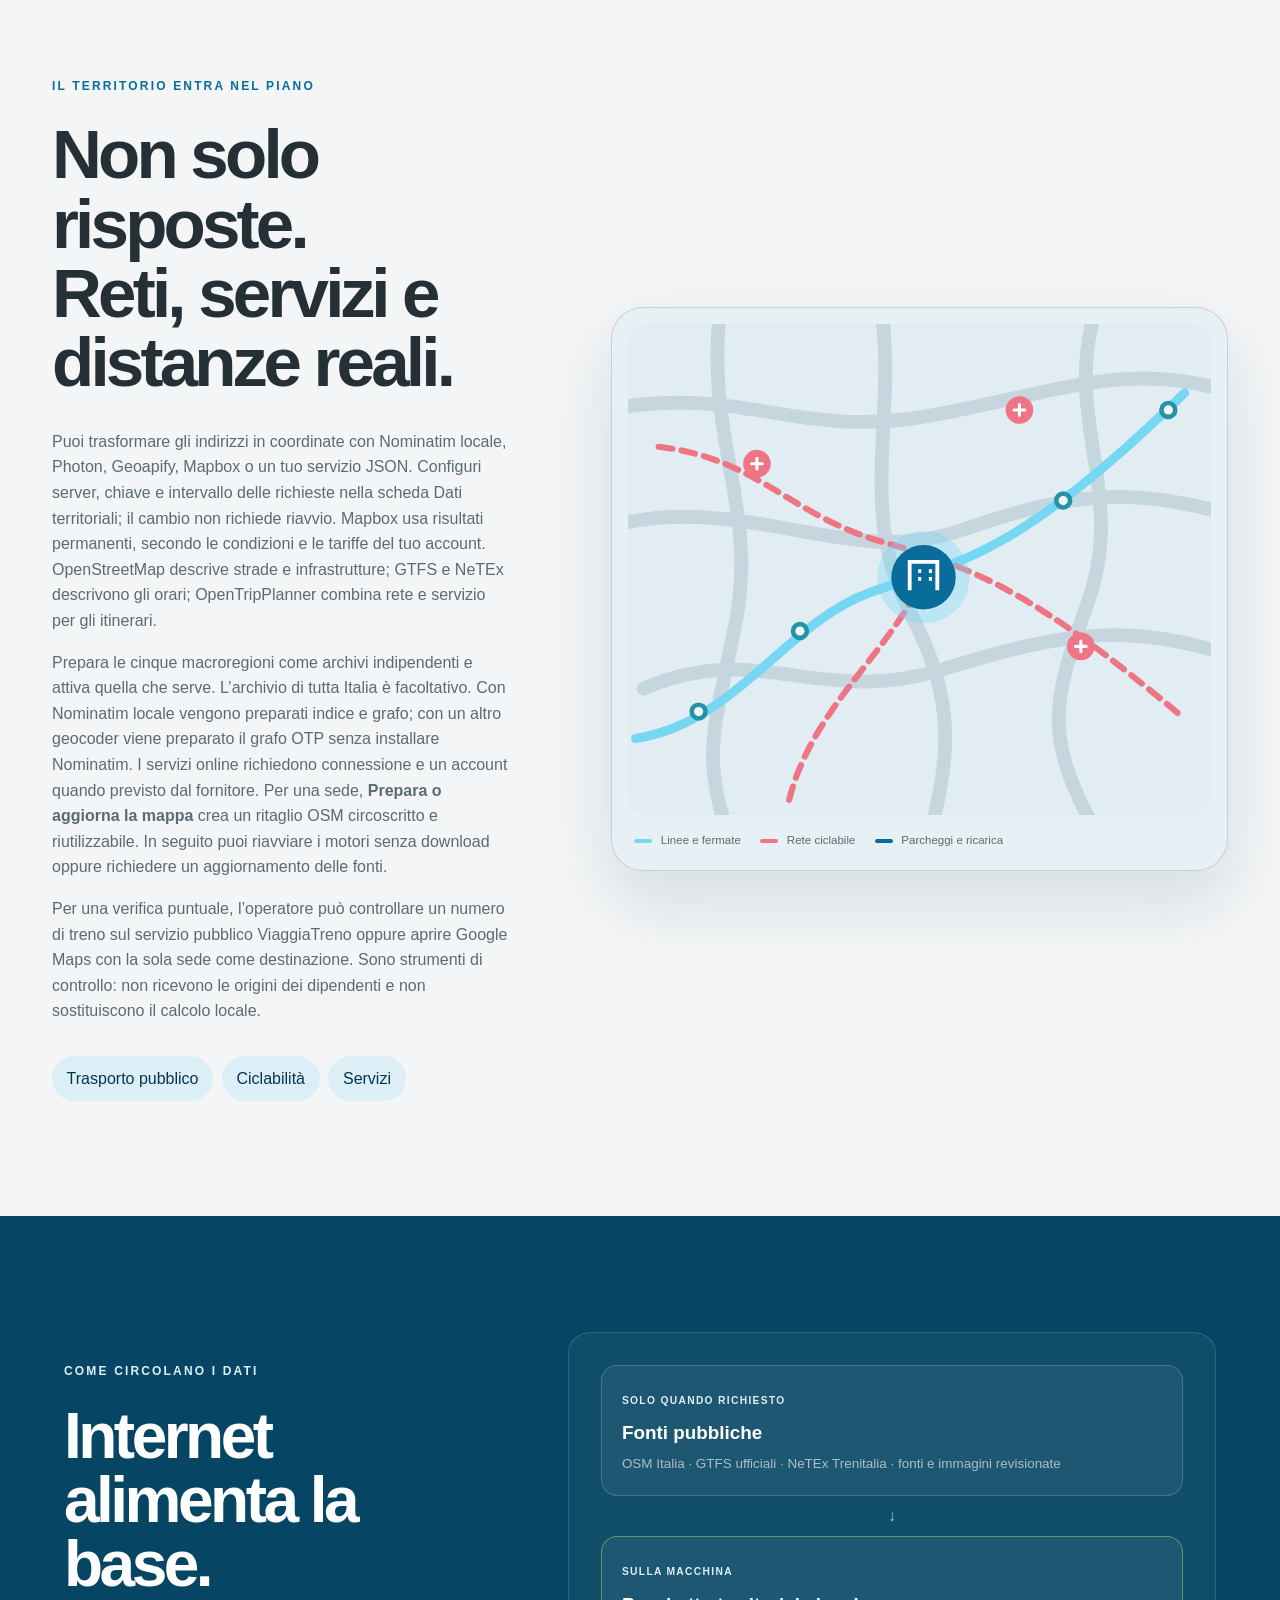
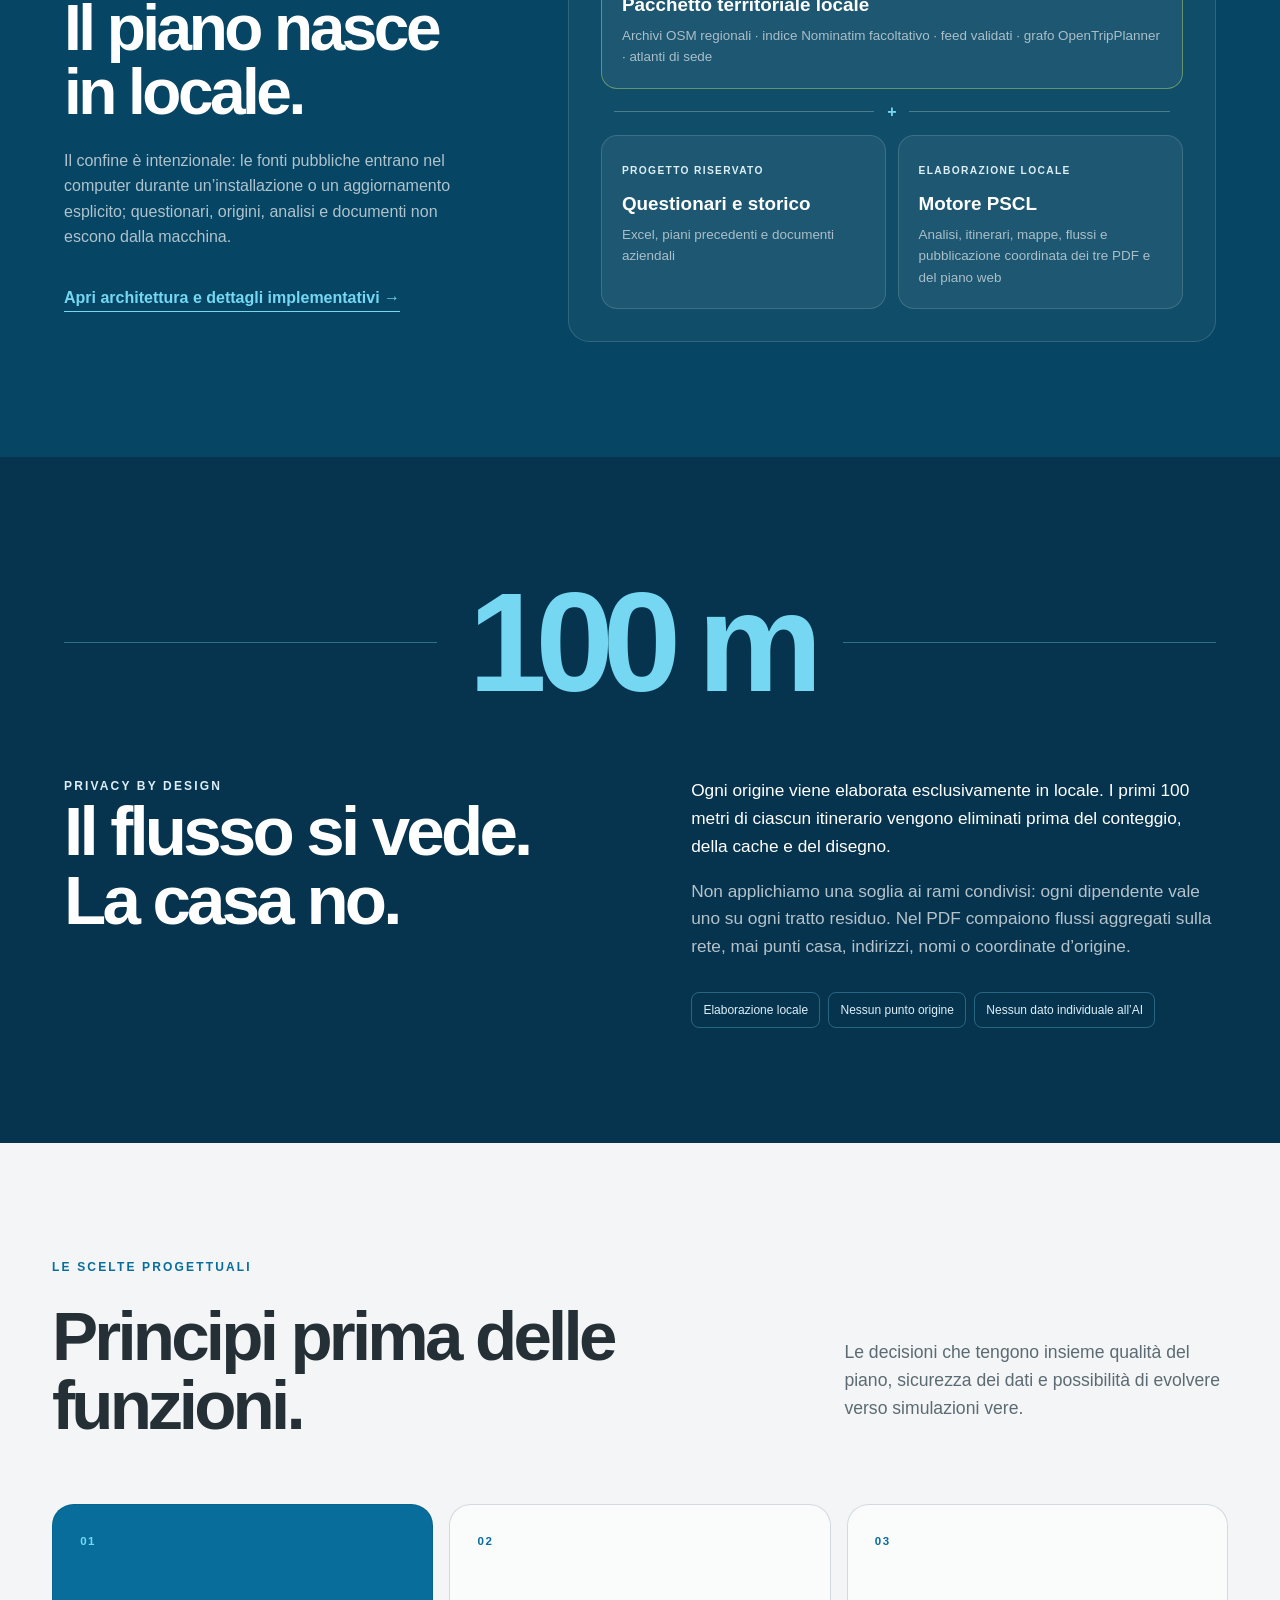
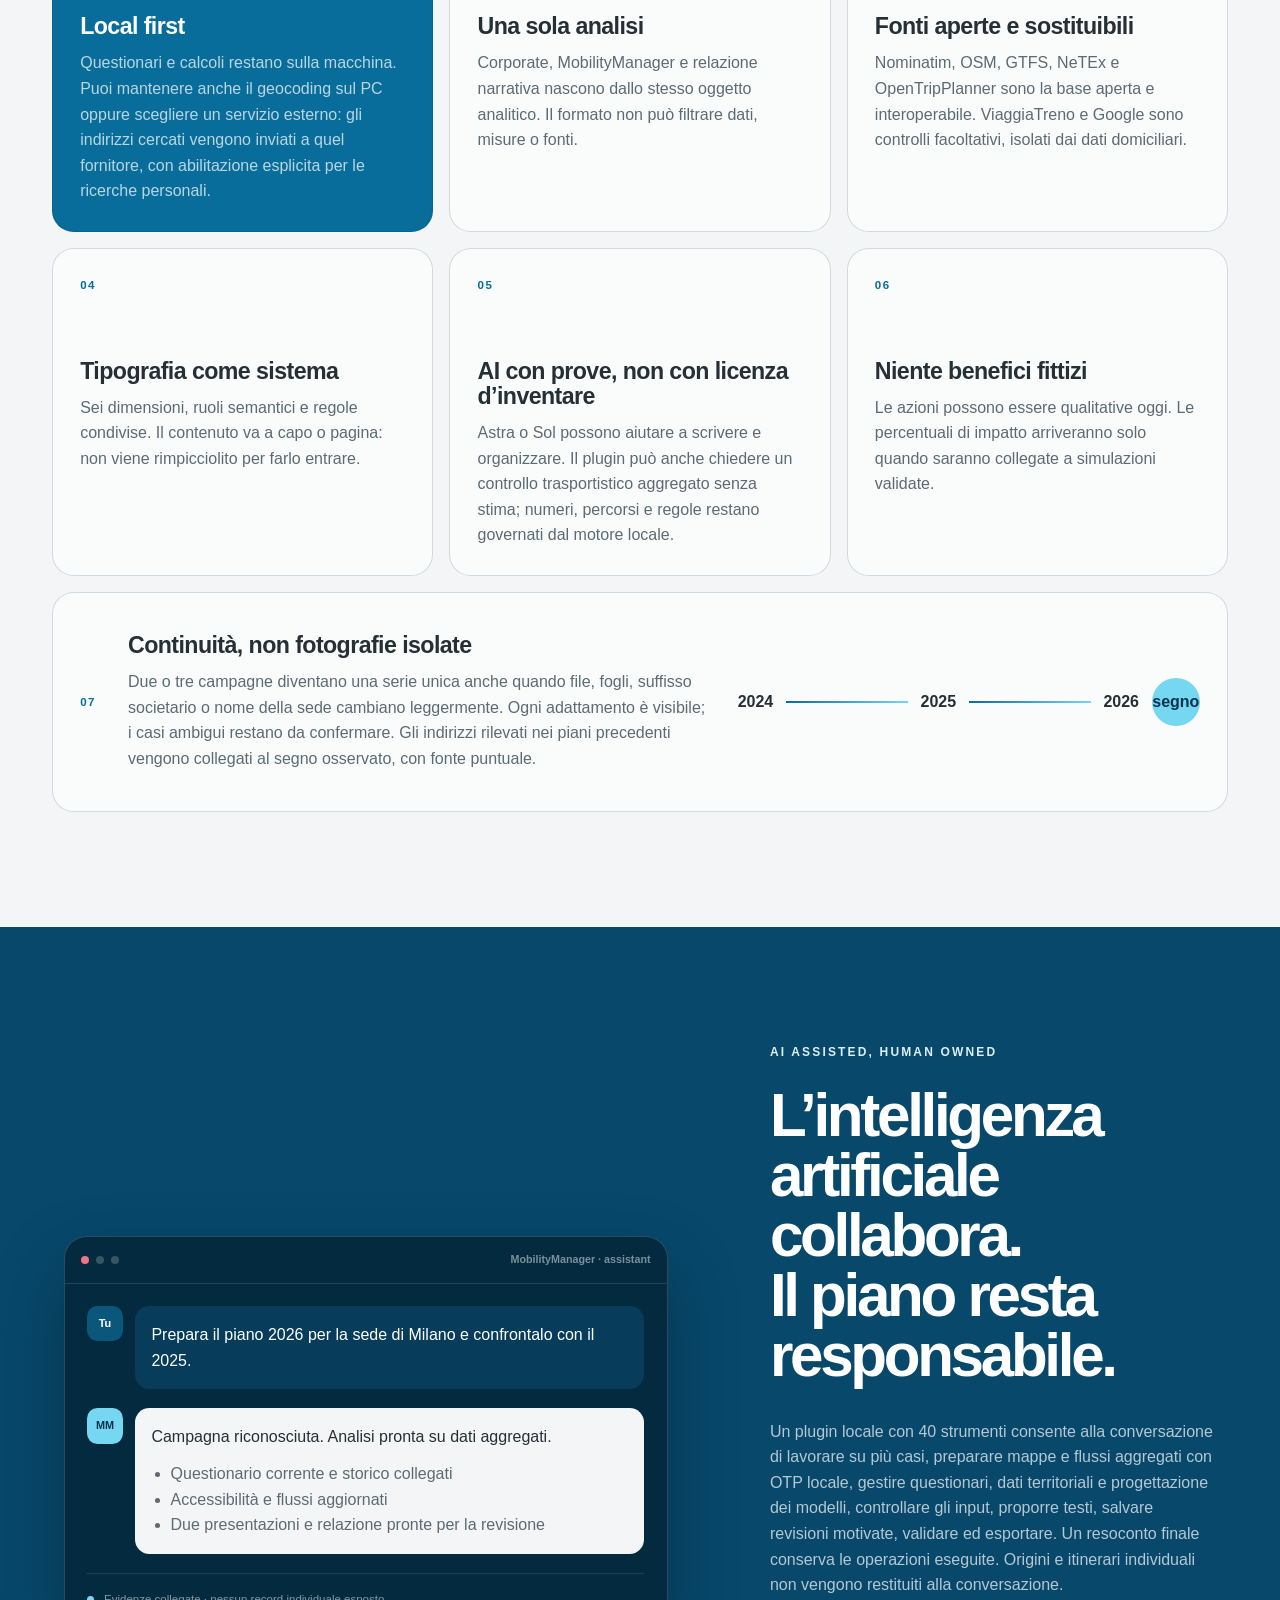
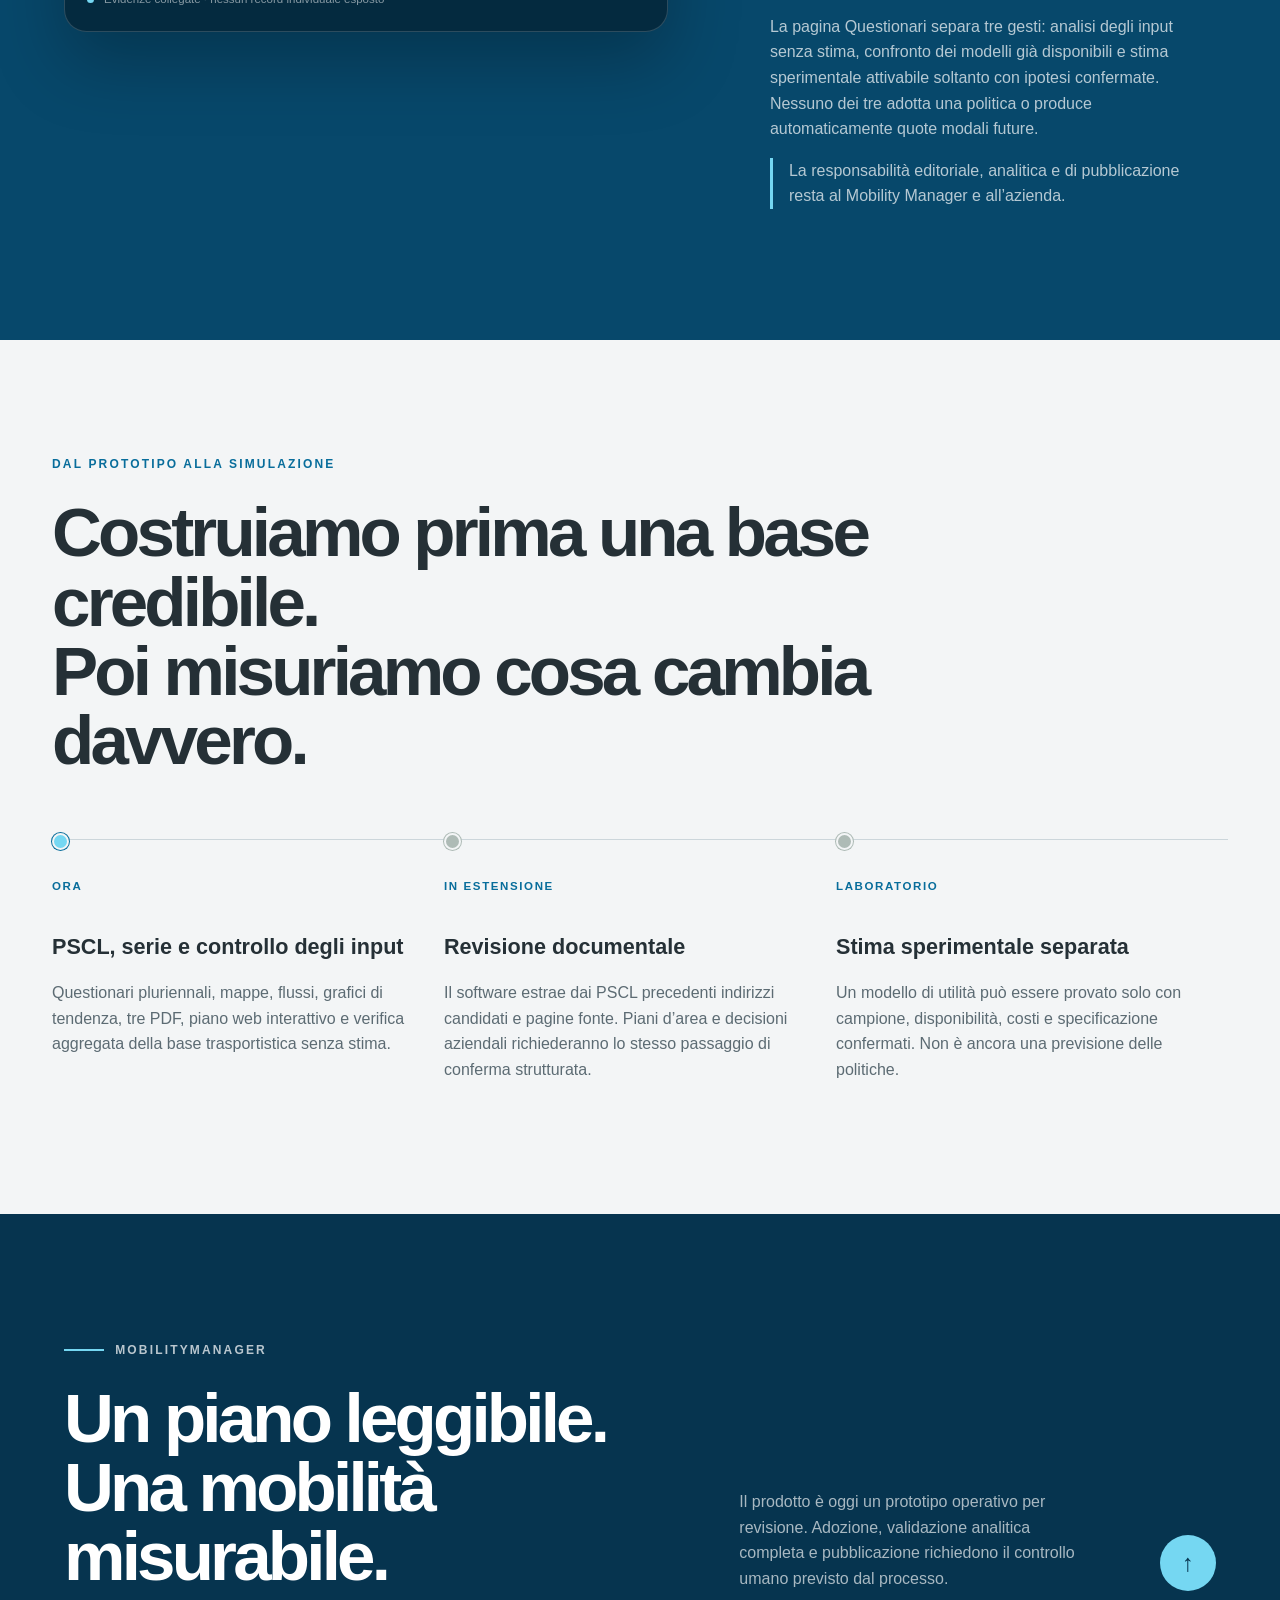
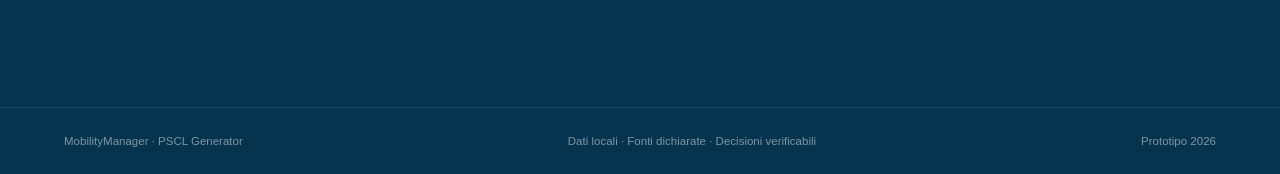
==== commit 72ef4736: "Publish dev57 with selectable geocoding services" ====
--- a/index.html
+++ b/index.html
@@ -34,11 +34,11 @@
         <h1 id="hero-title">Dal questionario<br>al piano che <em>muove</em><br>le decisioni.</h1>
         <p class="hero-lede">Una piattaforma che legge le campagne di mobilità, ricostruisce il territorio, misura i comportamenti e genera quattro output coordinati: due presentazioni, una relazione narrativa e un piano web locale interattivo.</p>
         <div class="hero-actions">
-          <a class="button button-primary" href="https://github.com/GuidoGentile/mobilitymanager-download/releases/download/v0.1.0-dev56.2/MobilityManager-Setup-0.1.0-dev56.2-x64.exe">Scarica per Windows</a>
-          <a class="button button-ghost" href="https://github.com/GuidoGentile/mobilitymanager-download/releases/download/v0.1.0-dev56.2/MobilityManager-Setup-0.1.0-dev56.2-x64.zip">Scarica ZIP</a>
+          <a class="button button-primary" href="https://github.com/GuidoGentile/mobilitymanager-download/releases/download/v0.1.0-dev57/MobilityManager-Setup-0.1.0-dev57-x64.exe">Scarica per Windows</a>
+          <a class="button button-ghost" href="https://github.com/GuidoGentile/mobilitymanager-download/releases/download/v0.1.0-dev57/MobilityManager-Setup-0.1.0-dev57-x64.zip">Scarica ZIP</a>
           <a class="button button-ghost" href="#prodotto">Scopri il prodotto</a>
         </div>
-        <p class="hero-download-note">Windows a 64 bit · 22,2 MiB · Versione di test 0.1.0-dev56.2</p>
+        <p class="hero-download-note">Windows a 64 bit · 22,2 MiB · Versione di test 0.1.0-dev57</p>
       </div>
       <div class="hero-proof" aria-label="Stato del prototipo">
         <div><strong>01</strong><span>analisi condivisa</span></div>
@@ -60,17 +60,17 @@
           <li>Apri l’eseguibile e conferma le cartelle proposte. Se i tuoi file sono altrove, incolla il percorso nella pagina dell’installer; la cartella di lavoro può contenere più aziende e casi.</li>
           <li>Avvia MobilityManager dal desktop e scegli il caso. Puoi cambiare la cartella di lavoro dall’app.</li>
           <li>Accanto alla cartella trovi il calendario della rete: usa il mercoledì feriale precedente al calcolo, oppure scegli una data. App e assistente condividono la stessa impostazione.</li>
-          <li>Al primo utilizzo, seleziona con i checkbox una o più macroregioni nella pagina <strong>Dati territoriali</strong>. Dopo la conferma, l’app si riavvia automaticamente; potrai quindi preparare i motori locali.</li>
+          <li>Nella pagina <strong>Dati territoriali</strong> scegli il geocoder, prepara i cinque archivi regionali e attiva l’area che serve. Tutta Italia è facoltativa. Il cambio di geocoder è immediato; il cambio di area aggiorna automaticamente la pagina.</li>
           <li>Per usare l’assistente, apri una nuova attività Codex: puoi selezionare la cartella del progetto anche dalla chat.</li>
         </ol>
         <p>I resoconti del lavoro vengono salvati nella cartella di lavoro in nuovi file, senza sovrascrivere i precedenti. File esportati, mappe e flussi OTP hanno verifiche distinte; la revisione visiva resta necessaria.</p>
         <p>Nel piano Web, Liberty è lo sfondo iniziale quando sei online. Una sola tendina permette di cambiare sfondo al volo; senza rete torna la mappa locale inclusa nel file. Nella legenda puoi mostrare o nascondere i livelli e regolare linee e simboli.</p>
-        <p>Novità dev56.2: cinque archivi regionali indipendenti da preparare e riutilizzare, con tutta Italia facoltativa. Il plugin locale espone 37 strumenti, anche per questionari, modelli e dati territoriali. Corretto il collegamento su percorsi Windows accentati.</p>
+        <p>Novità dev57: scegli Nominatim, Photon, Geoapify, Mapbox oppure un servizio personale con API JSON configurabile. Cambio immediato, chiavi personali e prova della connessione. Con un altro geocoder la preparazione degli archivi salta Nominatim. Il plugin locale espone 40 strumenti.</p>
         <p>La versione di test non è firmata digitalmente: Windows può mostrare un avviso di protezione.</p>
         <details class="package-details">
           <summary>Dettagli e verifica del file</summary>
-          <code>SHA-256<br>341b3730104d91a597f0d0175626ba8b85bd06784804e8c73de5342514c499d2</code>
-          <div class="download-links"><a href="downloads/MobilityManager-Setup-0.1.0-dev56.2-x64.sha256.txt" download>Verifica EXE</a><a href="downloads/MobilityManager-Setup-0.1.0-dev56.2-x64.zip.sha256.txt" download>Verifica ZIP</a><a href="downloads/MobilityManager-Setup-0.1.0-dev56.2-x64.json" download>Informazioni sul pacchetto</a></div>
+          <code>SHA-256<br>5bc55afe26d00fbe091f1d934fd08cdb7999a037aa47c051f4ab7d9d3e71ebd0</code>
+          <div class="download-links"><a href="downloads/MobilityManager-Setup-0.1.0-dev57-x64.sha256.txt" download>Verifica EXE</a><a href="downloads/MobilityManager-Setup-0.1.0-dev57-x64.zip.sha256.txt" download>Verifica ZIP</a><a href="downloads/MobilityManager-Setup-0.1.0-dev57-x64.json" download>Informazioni sul pacchetto</a></div>
         </details>
       </div>
     </section>
@@ -105,7 +105,7 @@
         </article>
       </div>
       <div class="local-app-callout">
-        <div><span>WEBAPP LOCALE</span><h3>Sei pagine, un processo leggibile.</h3><p>Progetto, questionari, campagna, documenti, dati territoriali e test della rete sono ambienti distinti. La pagina Test rete verifica direttamente Nominatim e OpenTripPlanner con una ricerca indirizzi e un itinerario locale, senza salvare i dati di prova. Sulla mappa ogni tratta del percorso ha il colore del proprio mezzo, anche quando l'itinerario combina piedi, metro e bus. Nella campagna configuri sede e mappe e scegli colori e foto proposti dal sito aziendale. Webapp e assistente riutilizzano le impostazioni salvate nel progetto. Ogni azienda, sede e anno produce una sottocartella dedicata con tre PDF e un piano web autonomo.</p></div>
+        <div><span>WEBAPP LOCALE</span><h3>Sei pagine, un processo leggibile.</h3><p>Progetto, questionari, campagna, documenti, dati territoriali e test della rete sono ambienti distinti. La pagina Mappa usa il geocoder scelto e calcola gli itinerari con OpenTripPlanner locale, senza salvare i dati di prova. Un geocoder esterno riceve gli indirizzi cercati. Sulla mappa ogni tratta del percorso ha il colore del proprio mezzo, anche quando l'itinerario combina piedi, metro e bus. Nella campagna configuri sede e mappe e scegli colori e foto proposti dal sito aziendale. Webapp e assistente riutilizzano le impostazioni salvate nel progetto. Ogni azienda, sede e anno produce una sottocartella dedicata con tre PDF e un piano web autonomo.</p></div>
         <div class="local-app-actions"><a class="button button-primary" href="http://mobilitymanager.localhost:8765/">Apri la webapp locale</a><a href="tecnologia.html#pacchetto-dati">Come si installano i dati →</a><small>Il collegamento si apre solo quando MobilityManager è già avviato sul computer.</small></div>
       </div>
     </section>
@@ -161,8 +161,8 @@
       <div class="territory-copy">
         <div class="section-kicker">IL TERRITORIO ENTRA NEL PIANO</div>
         <h2 id="territory-title">Non solo risposte.<br>Reti, servizi e distanze reali.</h2>
-        <p>Nominatim trasforma localmente gli indirizzi in coordinate usando gli estratti OSM delle macroregioni scelte. OpenStreetMap descrive strade e infrastrutture; GTFS e NeTEx descrivono gli orari; OpenTripPlanner combina rete e servizio per gli itinerari.</p>
-        <p>L’applicazione gestisce Nominatim e OpenTripPlanner, ma non incorpora l’intero archivio territoriale. Prima di attivare i motori, scegli una o più macroregioni con i checkbox: l’app acquisisce solo i rispettivi estratti, costruisce l’indice degli indirizzi e il grafo per l’area scelta. Per una sede, <strong>Prepara o aggiorna la mappa</strong> crea un ritaglio OSM circoscritto e riutilizzabile. In seguito puoi riavviare i motori senza download oppure richiedere un aggiornamento delle fonti.</p>
+        <p>Puoi trasformare gli indirizzi in coordinate con Nominatim locale, Photon, Geoapify, Mapbox o un tuo servizio JSON. Configuri server, chiave e intervallo delle richieste nella scheda Dati territoriali; il cambio non richiede riavvio. Mapbox usa risultati permanenti, secondo le condizioni e le tariffe del tuo account. OpenStreetMap descrive strade e infrastrutture; GTFS e NeTEx descrivono gli orari; OpenTripPlanner combina rete e servizio per gli itinerari.</p>
+        <p>Prepara le cinque macroregioni come archivi indipendenti e attiva quella che serve. L’archivio di tutta Italia è facoltativo. Con Nominatim locale vengono preparati indice e grafo; con un altro geocoder viene preparato il grafo OTP senza installare Nominatim. I servizi online richiedono connessione e un account quando previsto dal fornitore. Per una sede, <strong>Prepara o aggiorna la mappa</strong> crea un ritaglio OSM circoscritto e riutilizzabile. In seguito puoi riavviare i motori senza download oppure richiedere un aggiornamento delle fonti.</p>
         <p>Per una verifica puntuale, l’operatore può controllare un numero di treno sul servizio pubblico ViaggiaTreno oppure aprire Google Maps con la sola sede come destinazione. Sono strumenti di controllo: non ricevono le origini dei dipendenti e non sostituiscono il calcolo locale.</p>
         <div class="layer-controls" aria-label="Livelli della mappa concettuale">
           <button type="button" class="layer active" data-layer="transit" aria-pressed="true">Trasporto pubblico</button>
@@ -214,7 +214,7 @@
       <div class="system-diagram" aria-label="Schema dell'architettura MobilityManager">
         <article class="system-source"><span>SOLO QUANDO RICHIESTO</span><h3>Fonti pubbliche</h3><p>OSM Italia · GTFS ufficiali · NeTEx Trenitalia · fonti e immagini revisionate</p></article>
         <div class="system-arrow" aria-hidden="true">↓</div>
-        <article class="system-runtime"><span>SULLA MACCHINA</span><h3>Pacchetto territoriale locale</h3><p>OSM Italia · indice Nominatim · feed validati · grafo OpenTripPlanner · atlanti di sede</p></article>
+        <article class="system-runtime"><span>SULLA MACCHINA</span><h3>Pacchetto territoriale locale</h3><p>Archivi OSM regionali · indice Nominatim facoltativo · feed validati · grafo OpenTripPlanner · atlanti di sede</p></article>
         <div class="system-split" aria-hidden="true"><i></i><b>+</b><i></i></div>
         <div class="system-bottom">
           <article><span>PROGETTO RISERVATO</span><h3>Questionari e storico</h3><p>Excel, piani precedenti e documenti aziendali</p></article>
@@ -250,7 +250,7 @@
       <div class="decision-grid">
         <article class="decision-card featured">
           <span>01</span><h3>Local first</h3>
-          <p>Questionari, origini e calcoli sensibili restano sulla macchina. Il prodotto funziona senza dipendere da Google o da un servizio pubblico esterno.</p>
+          <p>Questionari e calcoli restano sulla macchina. Puoi mantenere anche il geocoding sul PC oppure scegliere un servizio esterno: gli indirizzi cercati vengono inviati a quel fornitore, con abilitazione esplicita per le ricerche personali.</p>
         </article>
         <article class="decision-card">
           <span>02</span><h3>Una sola analisi</h3>
@@ -292,7 +292,7 @@
       <div class="ai-copy">
         <div class="section-kicker light">AI ASSISTED, HUMAN OWNED</div>
         <h2 id="ai-title">L’intelligenza artificiale collabora.<br>Il piano resta responsabile.</h2>
-        <p>Un plugin locale con 37 strumenti consente alla conversazione di lavorare su più casi, preparare mappe e flussi aggregati con OTP locale, gestire questionari, dati territoriali e progettazione dei modelli, controllare gli input, proporre testi, salvare revisioni motivate, validare ed esportare. Un resoconto finale conserva le operazioni eseguite. Origini e itinerari individuali non vengono restituiti alla conversazione.</p>
+        <p>Un plugin locale con 40 strumenti consente alla conversazione di lavorare su più casi, preparare mappe e flussi aggregati con OTP locale, gestire questionari, dati territoriali e progettazione dei modelli, controllare gli input, proporre testi, salvare revisioni motivate, validare ed esportare. Un resoconto finale conserva le operazioni eseguite. Origini e itinerari individuali non vengono restituiti alla conversazione.</p>
         <p>La pagina Questionari separa tre gesti: analisi degli input senza stima, confronto dei modelli già disponibili e stima sperimentale attivabile soltanto con ipotesi confermate. Nessuno dei tre adotta una politica o produce automaticamente quote modali future.</p>
         <p class="ai-note">La responsabilità editoriale, analitica e di pubblicazione resta al Mobility Manager e all’azienda.</p>
       </div>
